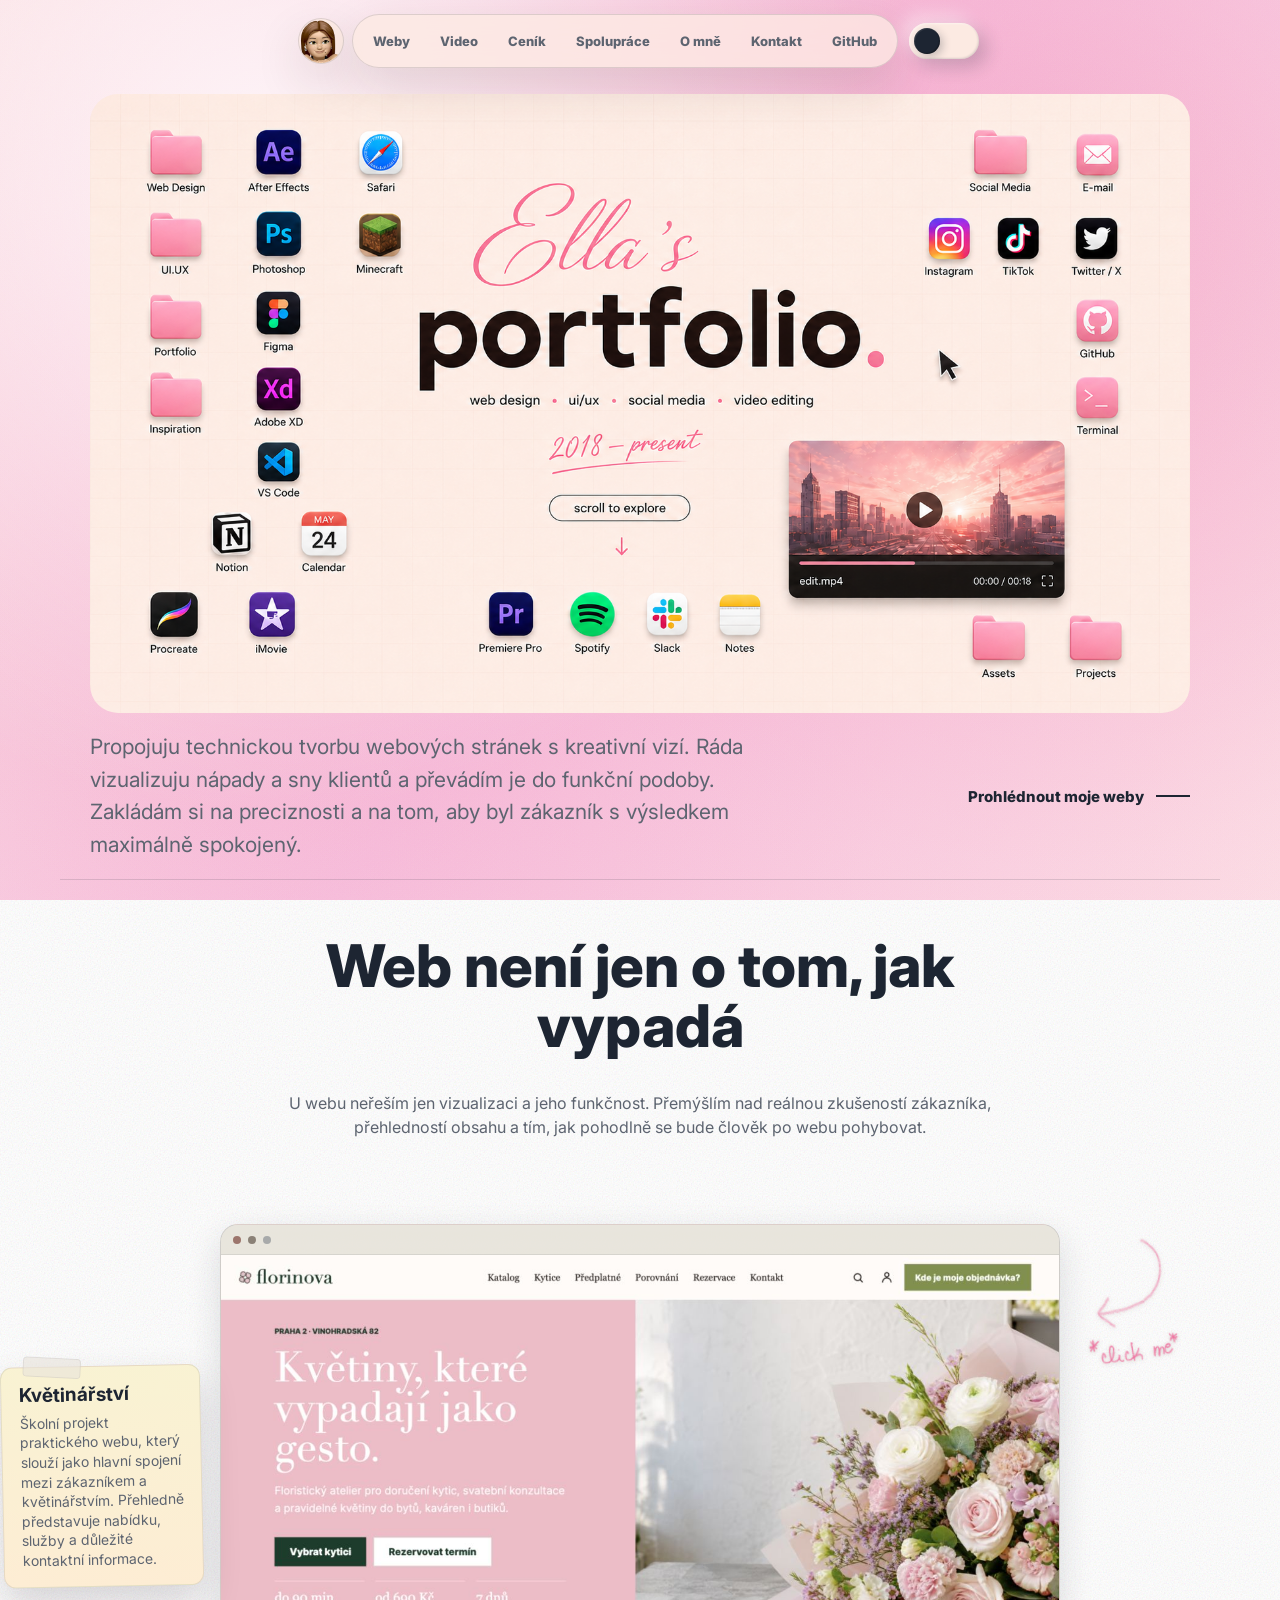
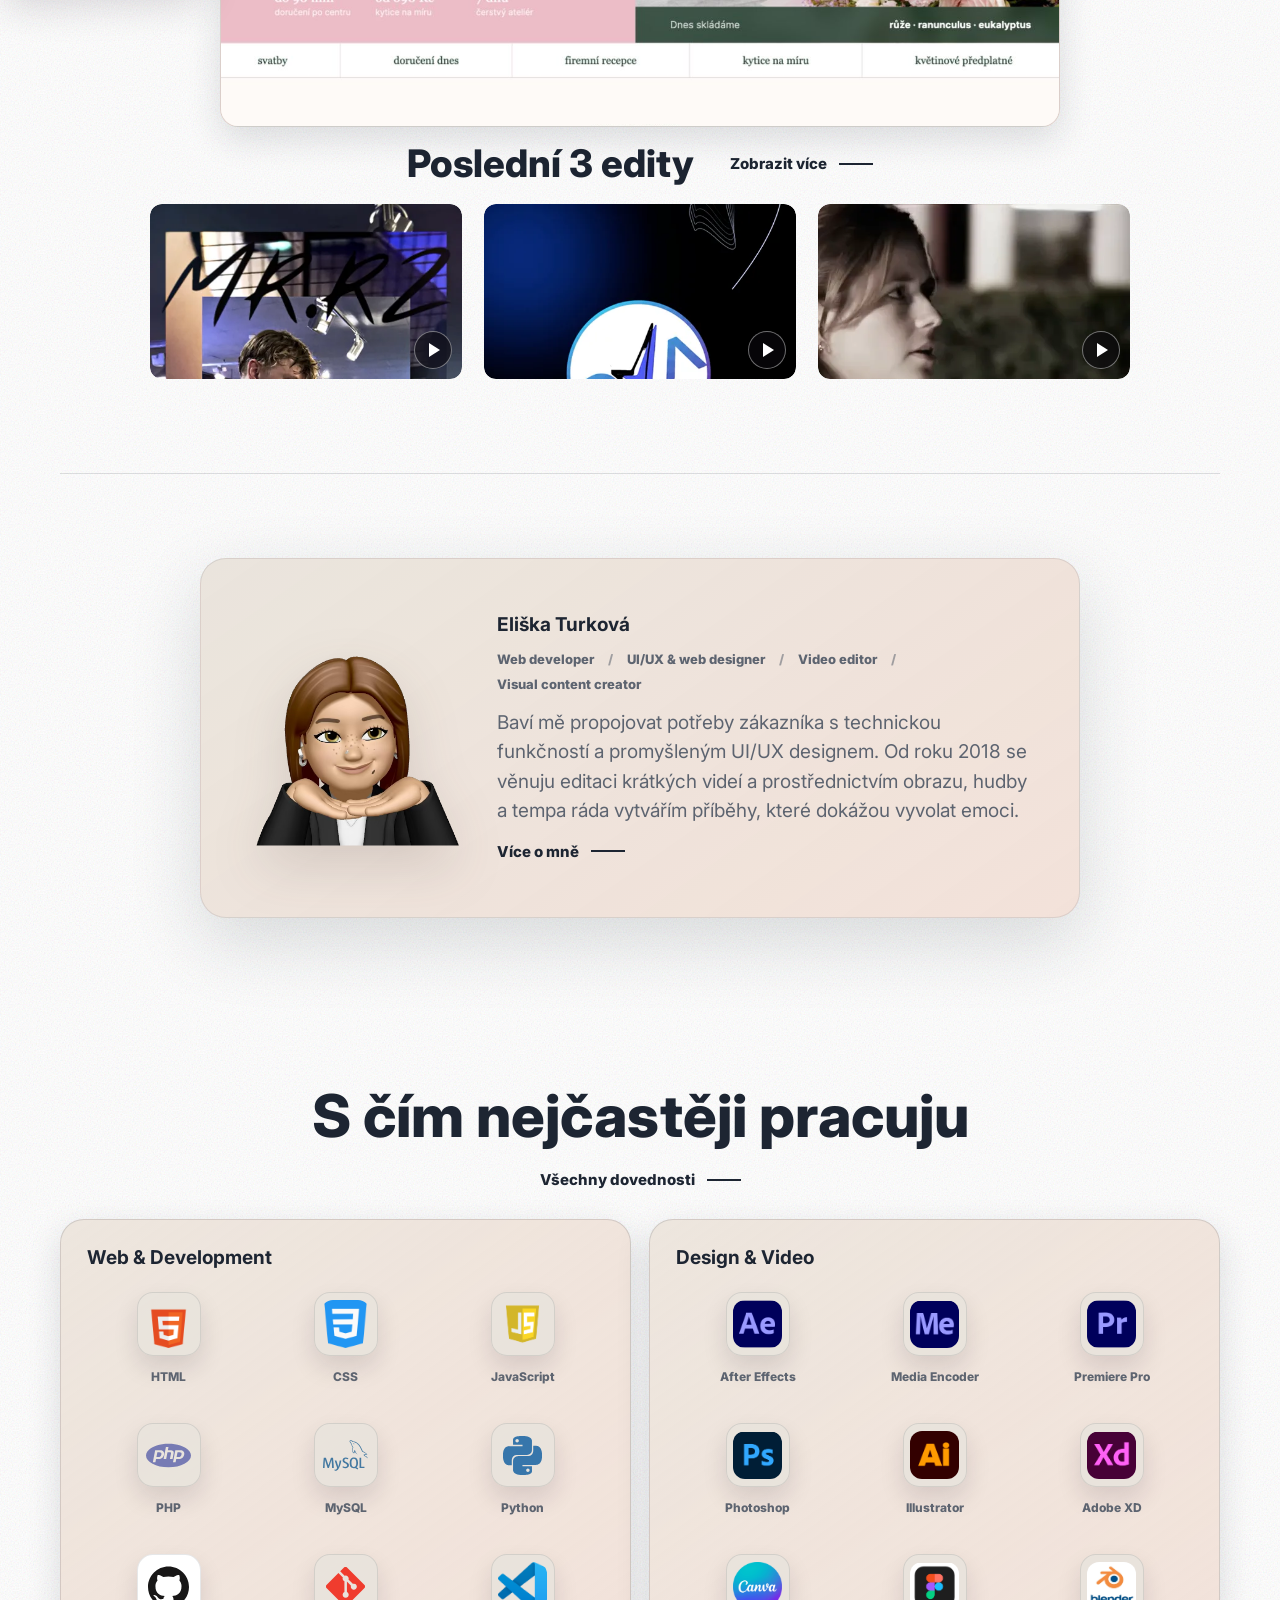
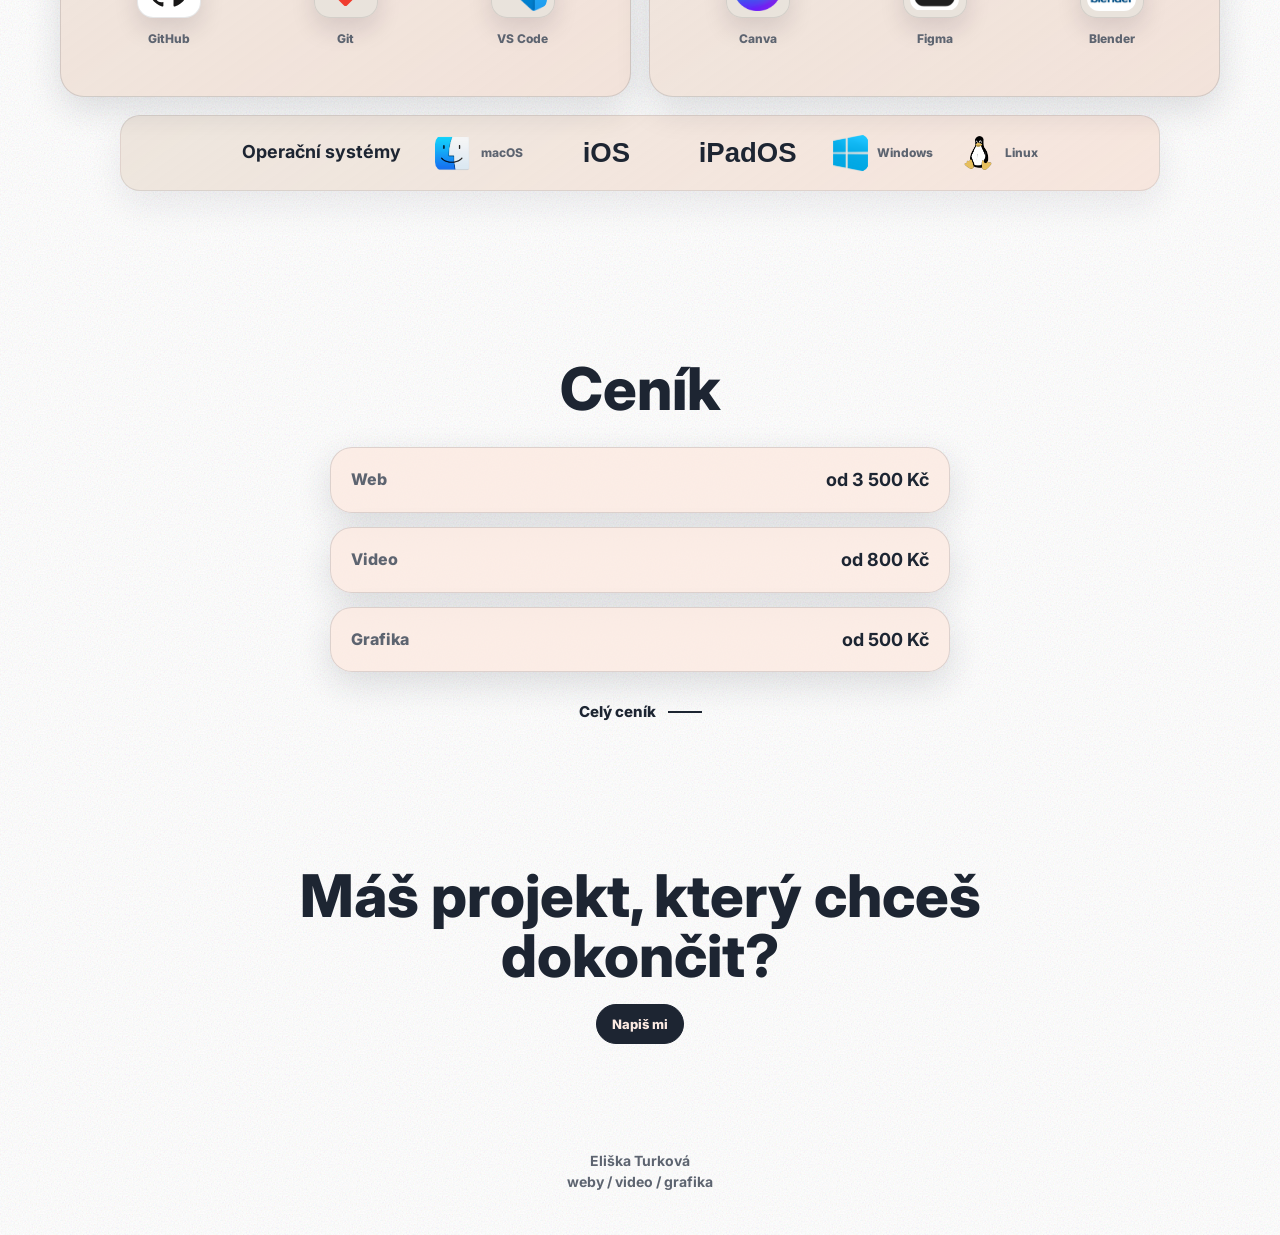
==== index.html @ 4e41598b "Apply final homepage copy" ====
<!doctype html>
<html lang="cs" data-theme="light">
  <head>
    <meta charset="utf-8">
    <meta name="viewport" content="width=device-width, initial-scale=1">
    <meta name="description" content="Portfolio Elišky Turkové: webový vývoj, UI/UX design, video editace a vizuální obsah.">
    <title>Portfolio | Eliška Turková</title>
    <link rel="preconnect" href="https://fonts.googleapis.com">
    <link rel="preconnect" href="https://fonts.gstatic.com" crossorigin>
    <link href="https://fonts.googleapis.com/css2?family=Caveat:wght@600;700&family=Inter:wght@400;500;600;700;800&family=Playfair+Display:ital,wght@1,700&display=swap" rel="stylesheet">
    <link rel="stylesheet" href="assets/styles.css?v=20260708-copy-v2">
    <script src="assets/app.js?v=20260708-copy-v2" defer></script>
  </head>
  <body>
    <header class="site-header">
      <div class="header-shell">
        <a class="brand" href="index.html" aria-label="Domů">
          <img class="brand-memoji" src="assets/memoji-about.png" alt="Eliška Turková">
        </a>
        <div class="nav-shell">
          <button class="nav-toggle" type="button" aria-expanded="false" aria-controls="site-nav">
            <span></span>
            <span></span>
          </button>
          <nav class="site-nav" id="site-nav" aria-label="Hlavní navigace">
            <a href="weby.html">Weby</a>
            <a href="work.html">Video</a>
            <a href="pricing.html">Ceník</a>
            <a href="spoluprace.html">Spolupráce</a>
            <a href="about.html">O mně</a>
            <a href="contact.html">Kontakt</a>
            <a href="https://github.com/ellaaep" target="_blank" rel="noreferrer">GitHub</a>
          </nav>
        </div>
        <div class="header-actions">
          <button class="theme-toggle" type="button" aria-label="Přepnout barevný režim">
            <span class="theme-thumb" aria-hidden="true"></span>
          </button>
        </div>
      </div>
    </header>

    <main>
      <section class="cover home-cover">
        <div class="hero-preview" aria-label="Portfolio hero náhled">
          <img class="hero-image hero-image-light" src="assets/hero-light-current.png" width="1672" height="941" alt="Světlá verze úvodního portfolia">
          <img class="hero-image hero-image-dark" src="assets/hero-dark-current.png" width="1672" height="941" alt="Tmavá verze úvodního portfolia">
        </div>
        <div class="cover-footer">
          <p>Propojuju technickou tvorbu webových stránek s kreativní vizí. Ráda vizualizuju nápady a sny klientů a převádím je do funkční podoby. Zakládám si na preciznosti a na tom, aby byl zákazník s výsledkem maximálně spokojený.</p>
          <a class="text-link" href="weby.html">Prohlédnout moje weby</a>
        </div>
      </section>

      <section class="section intro-grid home-intro">
        <div>
          <h2>Web není jen o tom, jak vypadá</h2>
        </div>
        <p class="section-note">U webu neřeším jen vizualizaci a jeho funkčnost. Přemýšlím nad reálnou zkušeností zákazníka, přehledností obsahu a tím, jak pohodlně se bude člověk po webu pohybovat.</p>
      </section>

      <section class="showcase-grid" aria-label="Vybraná práce">
        <article class="featured-web">
          <a class="featured-web-screen" href="weby.html" aria-label="Prohlédnout moje weby">
            <span class="browser-bar" aria-hidden="true"><span></span><span></span><span></span></span>
            <span class="featured-web-viewport">
              <img src="assets/preview-web-kvetinarstvi.jpg" alt="Celý náhled webového projektu Květinářství">
            </span>
          </a>
          <div class="featured-web-note">
            <h3>Květinářství</h3>
            <p>Školní projekt praktického webu, který slouží jako hlavní spojení mezi zákazníkem a květinářstvím. Přehledně představuje nabídku, služby a důležité kontaktní informace.</p>
          </div>
          <a class="featured-web-button click-arrow-link" href="weby.html" aria-label="Zobrazit další weby">
            <span class="click-arrow-asset theme-asset" aria-hidden="true">
              <img class="theme-asset-light" src="assets/handdrawn/light/sipka-02-svetly-rezim.png" alt="">
              <img class="theme-asset-dark" src="assets/handdrawn/dark/sipka-01-tmavy-rezim.png" alt="">
            </span>
            <span class="click-text-asset theme-asset" aria-hidden="true">
              <img class="theme-asset-light" src="assets/handdrawn/light/text-click-me-svetly-rezim.png" alt="">
              <img class="theme-asset-dark" src="assets/handdrawn/dark/text-click-me-tmavy-rezim.png" alt="">
            </span>
          </a>
        </article>

        <div class="home-video-strip">
          <div class="home-video-heading">
            <h2>Poslední 3 edity</h2>
            <a class="text-link" href="work.html#video">Zobrazit více</a>
          </div>
          <div class="home-video-grid">
            <a class="video-showcase-card" href="work.html#video" aria-label="Otevřít vybrané video">
              <span class="video-showcase-poster">
                <img src="assets/media/posters/akcni-reel.webp" alt="Náhled vybraného videa" loading="lazy">
                <span class="motion-play-icon" aria-hidden="true"></span>
              </span>
            </a>
            <a class="video-showcase-card" href="work.html#video" aria-label="Otevřít vybrané video">
              <span class="video-showcase-poster">
                <img src="assets/media/posters/outro-2026.webp" alt="Náhled vybraného videa" loading="lazy">
                <span class="motion-play-icon" aria-hidden="true"></span>
              </span>
            </a>
            <a class="video-showcase-card" href="work.html#video" aria-label="Otevřít vybrané video">
              <span class="video-showcase-poster">
                <img src="assets/media/posters/edit-2026-02.webp" alt="Náhled vybraného videa" loading="lazy">
                <span class="motion-play-icon" aria-hidden="true"></span>
              </span>
            </a>
          </div>
        </div>
      </section>

      <section class="section about-slice">
        <div class="ios-profile-card home-profile-card">
          <div class="memoji-photo-card">
            <img src="assets/memoji-about.png" alt="Memoji portrét Elišky">
          </div>
          <div class="home-profile-content">
            <h3>Eliška Turková</h3>
            <ul class="profile-lines" aria-label="Zaměření">
              <li>Web developer</li>
              <li>UI/UX &amp; web designer</li>
              <li>Video editor</li>
              <li>Visual content creator</li>
            </ul>
            <p>Baví mě propojovat potřeby zákazníka s technickou funkčností a promyšleným UI/UX designem. Od roku 2018 se věnuju editaci krátkých videí a prostřednictvím obrazu, hudby a tempa ráda vytvářím příběhy, které dokážou vyvolat emoci.</p>
            <a class="text-link" href="about.html">Více o mně</a>
          </div>
        </div>
      </section>

      <section class="section skills-preview-section">
        <div class="section-heading centered-heading">
          <div>
            <h2>S čím nejčastěji pracuju</h2>
          </div>
          <a class="text-link" href="about.html#skills">Všechny dovednosti</a>
        </div>
        <div class="ios-folders-preview">
          <article class="ios-skill-folder">
            <h3>Web &amp; Development</h3>
            <div class="apps-grid compact">
              <div class="app"><span class="app-icon"><img src="assets/logos/skills/html-clean.png" alt="" aria-hidden="true" class="logo-real"></span><p>HTML</p></div>
              <div class="app"><span class="app-icon"><img src="assets/logos/skills/css-3.png" alt="" aria-hidden="true" class="logo-real"></span><p>CSS</p></div>
              <div class="app"><span class="app-icon"><img src="assets/logos/skills/javascript-clean.webp" alt="" aria-hidden="true" class="logo-real"></span><p>JavaScript</p></div>
              <div class="app"><span class="app-icon"><img src="assets/logos/skills/php.svg" alt="" aria-hidden="true" class="logo-wide"></span><p>PHP</p></div>
              <div class="app"><span class="app-icon"><img src="assets/logos/skills/mysql.svg" alt="" aria-hidden="true" class="logo-wide"></span><p>MySQL</p></div>
              <div class="app"><span class="app-icon"><img src="assets/logos/skills/python.svg" alt="" aria-hidden="true"></span><p>Python</p></div>
              <div class="app"><span class="app-icon logo-github-box"><img src="assets/logos/skills/github.svg" alt="" aria-hidden="true" class="logo-github"></span><p>GitHub</p></div>
              <div class="app"><span class="app-icon"><img src="assets/logos/skills/git.svg" alt="" aria-hidden="true"></span><p>Git</p></div>
              <div class="app"><span class="app-icon"><img src="assets/logos/skills/vscode.webp" alt="" aria-hidden="true" class="logo-real"></span><p>VS Code</p></div>
            </div>
          </article>
          <article class="ios-skill-folder">
            <h3>Design &amp; Video</h3>
            <div class="apps-grid compact">
              <div class="app"><span class="app-icon"><img src="assets/logos/skills/after-effects.webp" alt="" aria-hidden="true" class="logo-real"></span><p>After Effects</p></div>
              <div class="app"><span class="app-icon"><img src="assets/logos/skills/media-encoder.webp" alt="" aria-hidden="true" class="logo-real"></span><p>Media Encoder</p></div>
              <div class="app"><span class="app-icon"><img src="assets/logos/skills/premiere-pro.webp" alt="" aria-hidden="true" class="logo-real"></span><p>Premiere Pro</p></div>
              <div class="app"><span class="app-icon"><img src="assets/logos/skills/photoshop.webp" alt="" aria-hidden="true" class="logo-real"></span><p>Photoshop</p></div>
              <div class="app"><span class="app-icon"><img src="assets/logos/skills/illustrator.webp" alt="" aria-hidden="true" class="logo-real"></span><p>Illustrator</p></div>
              <div class="app"><span class="app-icon"><img src="assets/logos/skills/adobe-xd.webp" alt="" aria-hidden="true" class="logo-real"></span><p>Adobe XD</p></div>
              <div class="app"><span class="app-icon"><img src="assets/logos/skills/canva.png" alt="" aria-hidden="true" class="logo-real"></span><p>Canva</p></div>
              <div class="app"><span class="app-icon"><img src="assets/logos/skills/figma.png" alt="" aria-hidden="true" class="logo-real"></span><p>Figma</p></div>
              <div class="app"><span class="app-icon"><img src="assets/logos/skills/blender.jpeg" alt="" aria-hidden="true" class="logo-real"></span><p>Blender</p></div>
            </div>
          </article>
        </div>
        <div class="os-strip" aria-label="Operační systémy">
          <h3>Operační systémy</h3>
          <div class="os-list">
            <div class="os-item"><img src="assets/logos/os/macos-icon.png" alt="" aria-hidden="true"><span>macOS</span></div>
            <div class="os-item os-wordmark os-ios" aria-label="iOS"><span class="os-logo-text">iOS</span></div>
            <div class="os-item os-wordmark os-ipados" aria-label="iPadOS"><span class="os-logo-text">iPadOS</span></div>
            <div class="os-item"><img src="assets/logos/os/windows.png" alt="" aria-hidden="true"><span>Windows</span></div>
            <div class="os-item"><img src="assets/logos/os/linux.png" alt="" aria-hidden="true"><span>Linux</span></div>
          </div>
        </div>
      </section>

      <section class="section pricing-preview">
        <div class="pricing-preview-heading">
          <h2>Ceník</h2>
        </div>
        <div class="pricing-mini-grid">
          <a class="price-mini" href="pricing.html">
            <span>Web</span>
            <strong>od 3 500 Kč</strong>
          </a>
          <a class="price-mini" href="pricing.html">
            <span>Video</span>
            <strong>od 800 Kč</strong>
          </a>
          <a class="price-mini" href="pricing.html">
            <span>Grafika</span>
            <strong>od 500 Kč</strong>
          </a>
        </div>
        <a class="text-link" href="pricing.html">Celý ceník</a>
      </section>

      <section class="contact-band">
        <h2>Máš projekt, který chceš dokončit?</h2>
        <a class="button button-small" href="contact.html">Napiš mi</a>
      </section>
    </main>

    <footer class="site-footer">
      <span>Eliška Turková</span>
      <span>weby / video / grafika</span>
    </footer>
  </body>
</html>
---- assets/styles.css ----
:root {
  color-scheme: light;
    --toggle-light: #fceae2;
  --toggle-dark: #1d2532;
  --noise-layer: url("data:image/svg+xml,%3Csvg viewBox='0 0 160 160' xmlns='http://www.w3.org/2000/svg'%3E%3Cfilter id='noise'%3E%3CfeTurbulence type='fractalNoise' baseFrequency='0.72' numOctaves='4' stitchTiles='stitch'/%3E%3C/filter%3E%3Crect width='100%25' height='100%25' filter='url(%23noise)' opacity='0.18'/%3E%3C/svg%3E");
  --bg: var(--toggle-light);
  --bg-soft: #f9d4ed;
  --scribble-pink: #ee719e;
  --surface: var(--toggle-light);
  --surface-strong: #e8e4dc;
  --text: var(--toggle-dark);
  --muted: #5d6470;
  --line: rgba(29, 37, 50, 0.14);
  --accent: #8b8177;
  --accent-strong: var(--toggle-dark);
  --rose: #9c756c;
  --folder: #c7c1b7;
  --folder-deep: #a9a197;
  --shadow: 0 24px 70px rgba(29, 37, 50, 0.15);
  --shadow-tight: 0 12px 34px rgba(29, 37, 50, 0.14);
  --radius: 8px;
  --window-radius: 18px;
  --panel-radius: 24px;
  --max: 1160px;
}

[data-theme="dark"] {
  color-scheme: dark;
  --bg: var(--toggle-dark);
  --bg-soft: #252f3d;
  --surface: var(--toggle-dark);
  --surface-strong: #273242;
  --text: var(--toggle-light);
  --muted: #bbb5ab;
  --line: rgba(222, 218, 211, 0.15);
  --accent: #b8b2aa;
  --accent-strong: var(--toggle-light);
  --rose: #dedad3;
  --folder: #343f50;
  --folder-deep: #4a5668;
  --shadow: 0 26px 90px rgba(0, 0, 0, 0.42);
  --shadow-tight: 0 14px 44px rgba(0, 0, 0, 0.36);
}

* {
  box-sizing: border-box;
}

html {
  scroll-behavior: smooth;
}

body {
  margin: 0;
  min-width: 320px;
  background:
    var(--noise-layer),
    radial-gradient(
      circle at 14% 12%,
      rgba(255, 255, 255, 0.82) 0%,
      rgba(255, 255, 255, 0) 32%
    ),
    radial-gradient(
      circle at 88% 18%,
      rgba(238, 113, 158, 0.38) 0%,
      rgba(238, 113, 158, 0.12) 27%,
      rgba(238, 113, 158, 0) 55%
    ),
    radial-gradient(
      circle at 18% 82%,
      rgba(238, 113, 158, 0.28) 0%,
      rgba(238, 113, 158, 0.08) 30%,
      rgba(238, 113, 158, 0) 58%
    ),
    linear-gradient(
      125deg,
      #fceae2 0%,
      #f9d4ed 32%,
      #fff3ee 63%,
      #fceae2 100%
    );
  background-size: 160px 160px, 150% 150%, 175% 175%, 165% 165%, 220% 220%;
  background-position: 0 0, 0% 0%, 100% 8%, 12% 100%, 0% 50%;
  background-blend-mode: soft-light, normal, normal, normal, normal;
  background-attachment: scroll, fixed, fixed, fixed, fixed;
  animation: portfolio-gradient-flow 18s ease-in-out infinite alternate;
  color: var(--text);
  font-family: Inter, system-ui, -apple-system, BlinkMacSystemFont, "Segoe UI", sans-serif;
  font-size: 16px;
  line-height: 1.55;
}

[data-theme="dark"] body {
  background:
    var(--noise-layer),
    radial-gradient(
      circle at 14% 12%,
      rgba(255, 236, 226, 0.10) 0%,
      rgba(255, 236, 226, 0) 34%
    ),
    radial-gradient(
      circle at 88% 18%,
      rgba(238, 113, 158, 0.30) 0%,
      rgba(238, 113, 158, 0.10) 28%,
      rgba(238, 113, 158, 0) 56%
    ),
    radial-gradient(
      circle at 18% 82%,
      rgba(238, 113, 158, 0.22) 0%,
      rgba(238, 113, 158, 0.07) 31%,
      rgba(238, 113, 158, 0) 59%
    ),
    linear-gradient(
      125deg,
      #1d2532 0%,
      #2a2130 34%,
      #202938 66%,
      #302232 100%
    );
  background-size: 160px 160px, 150% 150%, 175% 175%, 165% 165%, 220% 220%;
  background-position: 0 0, 0% 0%, 100% 8%, 12% 100%, 0% 50%;
  background-blend-mode: soft-light, normal, normal, normal, normal;
  background-attachment: scroll, fixed, fixed, fixed, fixed;
}

@keyframes portfolio-gradient-flow {
  0% {
    background-position: 0 0, 0% 0%, 100% 8%, 12% 100%, 0% 50%;
  }

  50% {
    background-position: 24px 14px, 24% 18%, 72% 34%, 42% 72%, 52% 50%;
  }

  100% {
    background-position: 0 0, 46% 30%, 54% 58%, 72% 40%, 100% 50%;
  }
}

@media (prefers-reduced-motion: reduce) {
  body {
    animation: none;
  }
}

a {
  color: inherit;
  text-decoration: none;
}

img {
  display: block;
  max-width: 100%;
}

.theme-asset {
  display: block;
  pointer-events: none;
  user-select: none;
}

.theme-asset img {
  display: block;
  width: 100%;
  height: auto;
  pointer-events: none;
  user-select: none;
}

.theme-asset img.theme-asset-dark {
  display: none;
}

[data-theme="dark"] .theme-asset img.theme-asset-light {
  display: none;
}

[data-theme="dark"] .theme-asset img.theme-asset-dark {
  display: block;
}

[data-theme="dark"] .click-arrow-link .theme-asset img.theme-asset-dark {
  filter:
    brightness(0)
    saturate(100%)
    invert(92%)
    sepia(9%)
    saturate(205%)
    hue-rotate(353deg)
    brightness(98%)
    contrast(88%)
    drop-shadow(0 2px 4px rgba(0, 0, 0, 0.28));
}

button,
input,
textarea {
  font: inherit;
}

.site-header {
  position: sticky;
  top: 14px;
  z-index: 40;
  width: min(var(--max), calc(100% - 32px));
  margin: 0 auto 16px;
  padding: 0;
  pointer-events: none;
}

.header-shell {
  display: flex;
  align-items: center;
  justify-content: center;
  gap: 8px;
  width: 100%;
  min-height: 54px;
  pointer-events: none;
}

.header-shell > * {
  pointer-events: auto;
}

.brand,
.nav-shell,
.header-actions {
  border: 1px solid var(--line);
  background: color-mix(in srgb, var(--surface) 78%, transparent);
  box-shadow: 0 18px 48px rgba(61, 43, 36, 0.14);
  backdrop-filter: blur(22px) saturate(1.35);
}

[data-theme="dark"] .brand,
[data-theme="dark"] .nav-shell,
[data-theme="dark"] .header-actions {
  background: color-mix(in srgb, var(--surface) 72%, transparent);
}

.nav-shell {
  position: relative;
  display: flex;
  gap: 8px;
  align-items: center;
  justify-content: center;
  width: max-content;
  max-width: 100%;
  margin: 0;
  padding: 8px;
  border-radius: 999px;
}

.brand {
  display: inline-flex;
  align-items: center;
  justify-content: center;
  width: 46px;
  height: 46px;
  min-height: 46px;
  overflow: hidden;
  flex: 0 0 auto;
  padding: 0;
  border-radius: 50%;
  font-weight: 800;
  white-space: nowrap;
}

.brand-memoji {
  width: 100%;
  height: 100%;
  border-radius: 0;
  object-fit: cover;
  object-position: center 35%;
  transform: scale(1.62) translateY(8%);
  transform-origin: center;
}

.site-nav {
  display: flex;
  justify-content: center;
  gap: 6px;
  padding: 0;
  border: 0;
  border-radius: 999px;
  background: transparent;
  color: var(--muted);
  font-size: 13px;
  font-weight: 800;
}

.site-nav a {
  position: relative;
  padding: 8px 12px;
  border-radius: 999px;
}

.site-nav a::after {
  content: none;
}

.site-nav a:hover,
.site-nav a[aria-current="page"] {
  color: var(--text);
  background: color-mix(in srgb, var(--surface-strong) 72%, transparent);
}

.theme-toggle,
.nav-toggle {
  border: 0;
  background: transparent;
  color: var(--text);
  cursor: pointer;
  box-shadow: none;
}

.header-actions {
  display: grid;
  width: 76px;
  height: 46px;
  place-items: center;
  flex: 0 0 auto;
  padding: 0;
  border: 0;
  border-radius: 999px;
  background: transparent;
  box-shadow: none;
  backdrop-filter: none;
}

.theme-toggle {
  position: relative;
  display: grid;
  width: 70px;
  height: 36px;
  place-items: center;
  padding: 0;
  overflow: hidden;
  border-radius: 999px;
  background: var(--toggle-light);
  box-shadow:
    8px 8px 18px color-mix(in srgb, var(--toggle-dark) 20%, transparent),
    -8px -8px 18px rgba(255, 255, 255, 0.4),
    inset 1px 1px 2px rgba(255, 255, 255, 0.48),
    inset -1px -1px 2px color-mix(in srgb, var(--toggle-dark) 14%, transparent);
}

[data-theme="dark"] .theme-toggle {
  background: var(--toggle-dark);
  box-shadow:
    8px 8px 18px rgba(0, 0, 0, 0.3),
    -8px -8px 18px rgba(222, 218, 211, 0.04),
    inset 1px 1px 2px rgba(222, 218, 211, 0.08),
    inset -1px -1px 2px rgba(0, 0, 0, 0.42);
}

.theme-thumb {
  position: absolute;
  top: 5px;
  left: 5px;
  z-index: 1;
  display: block;
  width: 26px;
  height: 26px;
  border-radius: 50%;
  background: var(--toggle-dark);
  box-shadow:
    3px 3px 8px rgba(29, 37, 50, 0.24),
    -2px -2px 6px rgba(255, 255, 255, 0.25),
    inset 1px 1px 1px rgba(222, 218, 211, 0.12),
    inset -1px -1px 1px rgba(0, 0, 0, 0.3);
  transition: background 180ms ease, box-shadow 180ms ease, transform 180ms ease;
}

.theme-thumb::after {
  content: none;
}

[data-theme="dark"] .theme-thumb {
  transform: translateX(34px);
  background: var(--toggle-light);
  box-shadow:
    3px 3px 8px rgba(0, 0, 0, 0.32),
    -2px -2px 6px rgba(222, 218, 211, 0.08),
    inset 1px 1px 1px rgba(255, 255, 255, 0.28),
    inset -1px -1px 1px rgba(29, 37, 50, 0.18);
}

[data-theme="dark"] .theme-thumb::after {
  content: none;
}

.nav-toggle {
  position: relative;
  display: none;
  width: 48px;
  height: 42px;
  place-items: center;
  overflow: hidden;
  border-radius: 999px;
  background:
    linear-gradient(135deg, rgba(255, 255, 255, 0.72), rgba(255, 255, 255, 0.34)),
    color-mix(in srgb, var(--surface) 78%, transparent);
}

[data-theme="dark"] .nav-toggle {
  background:
    linear-gradient(135deg, rgba(155, 124, 255, 0.18), rgba(255, 255, 255, 0.06)),
    color-mix(in srgb, var(--surface-strong) 82%, transparent);
}

.nav-toggle::before,
.nav-toggle span {
  position: absolute;
  left: 14px;
  display: block;
  width: 18px;
  height: 2px;
  border-radius: 999px;
  background: var(--text);
  transition: transform 180ms ease, opacity 180ms ease, top 180ms ease;
}

.nav-toggle::before {
  top: 20px;
  content: "";
}

.nav-toggle span:first-child {
  top: 15px;
}

.nav-toggle span:last-child {
  top: 25px;
}

.nav-toggle[aria-expanded="true"]::before {
  opacity: 0;
}

.nav-toggle[aria-expanded="true"] span:first-child {
  top: 20px;
  transform: rotate(42deg);
}

.nav-toggle[aria-expanded="true"] span:last-child {
  top: 20px;
  transform: rotate(-42deg);
}

main {
  width: min(var(--max), calc(100% - 32px));
  margin: 0 auto;
}

.cover {
  min-height: calc(100svh - 82px);
  padding: 26px 0 86px;
}

.home-cover {
  min-height: auto;
  padding: 10px 0 18px;
}

.hero-preview {
  position: relative;
  width: min(96%, 1100px);
  margin: 14px auto 0;
  overflow: hidden;
  border: 0;
  border-radius: 28px;
  background: transparent;
  box-shadow: none;
}

.hero-image {
  width: 100%;
  height: auto;
  aspect-ratio: 1672 / 941;
  object-fit: cover;
  image-rendering: auto;
}

.hero-image-dark {
  display: none;
}

[data-theme="dark"] .hero-image-light {
  display: none;
}

[data-theme="dark"] .hero-image-dark {
  display: block;
}

.cover-kicker {
  display: flex;
  justify-content: space-between;
  gap: 18px;
  margin-bottom: 24px;
  color: var(--text);
  font-size: 14px;
  font-weight: 800;
}

.desktop-board {
  position: relative;
  min-height: 600px;
  overflow: hidden;
  border: 1px solid var(--line);
  border-radius: var(--radius);
  background: color-mix(in srgb, var(--surface) 86%, transparent);
  box-shadow: var(--shadow);
  isolation: isolate;
}

.home-desktop {
  min-height: 640px;
  overflow: visible;
  border: 0;
  background: transparent;
  box-shadow: none;
}

.desktop-board::before {
  position: absolute;
  inset: 0;
  z-index: -1;
  background:
    linear-gradient(135deg, transparent 0 58%, color-mix(in srgb, var(--accent) 16%, transparent) 58% 100%),
    linear-gradient(180deg, color-mix(in srgb, var(--surface-strong) 62%, transparent), transparent);
  content: "";
}

.home-desktop::before {
  inset: 32px 0 16px;
  border: 1px solid color-mix(in srgb, var(--line) 54%, transparent);
  border-radius: 30px;
  background:
    linear-gradient(135deg, transparent 0 58%, color-mix(in srgb, var(--accent) 13%, transparent) 58% 100%),
    color-mix(in srgb, var(--surface) 42%, transparent);
  box-shadow: var(--shadow);
  backdrop-filter: blur(4px);
}

[data-theme="dark"] .desktop-board::before {
  background:
    linear-gradient(135deg, transparent 0 56%, rgba(111, 141, 255, 0.12) 56% 100%),
    linear-gradient(180deg, rgba(155, 124, 255, 0.12), transparent);
}

[data-theme="dark"] .home-desktop::before {
  background:
    linear-gradient(135deg, transparent 0 58%, rgba(111, 141, 255, 0.12) 58% 100%),
    color-mix(in srgb, var(--surface) 48%, transparent);
}

.cover-title {
  position: absolute;
  top: 50%;
  left: 50%;
  z-index: 3;
  width: min(760px, 88%);
  text-align: center;
  transform: translate(-50%, -50%);
  pointer-events: none;
}

.cover-title p {
  position: absolute;
  top: -42px;
  left: 8%;
  margin: 0;
  color: var(--accent-strong);
  font-family: "Playfair Display", Georgia, serif;
  font-size: clamp(46px, 8vw, 104px);
  font-style: italic;
  font-weight: 700;
  line-height: 1;
}

.cover-title h1 {
  margin: 0;
  color: var(--text);
  font-size: clamp(61px, 11.2vw, 142px);
  font-weight: 800;
  letter-spacing: 0;
  line-height: 0.9;
}

[data-theme="dark"] .cover-title h1 {
  -webkit-text-stroke: 1px rgba(11, 6, 20, 0.5);
  text-shadow: 0 14px 28px rgba(11, 6, 20, 0.72);
}

.cover-title span {
  display: block;
  margin-top: 22px;
  font-size: clamp(24px, 5vw, 44px);
  font-weight: 700;
}

.desktop-folder,
.desktop-file,
.desktop-window,
.desktop-app {
  position: absolute;
  z-index: 2;
}

.desktop-folder {
  display: grid;
  gap: 10px;
  justify-items: center;
  color: var(--text);
  font-size: 13px;
  font-weight: 700;
}

.folder-shape {
  position: relative;
  display: block;
  width: 112px;
  height: 78px;
  border: 1px solid color-mix(in srgb, var(--folder-deep) 48%, var(--line));
  border-radius: 7px;
  background: linear-gradient(180deg, var(--folder), var(--folder-deep));
  box-shadow: var(--shadow-tight);
}

.folder-shape::before {
  position: absolute;
  top: -13px;
  left: 10px;
  width: 48px;
  height: 18px;
  border: 1px solid color-mix(in srgb, var(--folder-deep) 48%, var(--line));
  border-bottom: 0;
  border-radius: 6px 6px 0 0;
  background: var(--folder);
  content: "";
}

.folder-web {
  top: 120px;
  left: 94px;
}

.folder-media {
  right: 84px;
  bottom: 92px;
}

.desktop-file,
.desktop-window {
  overflow: hidden;
  border: 1px solid var(--line);
  border-radius: var(--radius);
  background: var(--surface-strong);
  box-shadow: var(--shadow-tight);
}

.desktop-file {
  width: 132px;
  padding: 8px;
  color: var(--muted);
  font-size: 12px;
  font-weight: 700;
}

.desktop-file img {
  width: 100%;
  aspect-ratio: 1;
  object-fit: cover;
  border-radius: 6px;
  margin-bottom: 8px;
}

.file-video {
  top: 86px;
  right: 184px;
}

.desktop-window {
  right: 184px;
  bottom: 150px;
  width: 260px;
  padding: 10px;
  font-size: 12px;
  font-weight: 700;
}

.desktop-window img {
  width: 100%;
  aspect-ratio: 1.45;
  object-fit: cover;
  border-radius: 6px;
  margin-bottom: 8px;
}

.desktop-app {
  top: 178px;
  right: 90px;
  display: grid;
  width: 68px;
  height: 68px;
  place-items: center;
  padding: 10px;
  border: 1px solid color-mix(in srgb, var(--line) 76%, transparent);
  border-radius: 18px;
  background: color-mix(in srgb, var(--surface-strong) 86%, transparent);
  color: var(--text);
  box-shadow: var(--shadow-tight);
  font-weight: 800;
}

.desktop-app svg {
  display: block;
  width: 100%;
  height: 100%;
}

.home-desktop .bg-app {
  z-index: 1;
  width: 60px;
  height: 60px;
  padding: 9px;
  opacity: 0.78;
}

.bg-html { top: 94px; left: 22%; }
.bg-css { top: 120px; left: 60%; }
.bg-js { right: 19%; top: 254px; }
.bg-php { left: 22%; bottom: 180px; }
.bg-ae { left: 33%; bottom: 96px; }
.bg-ps { right: 33%; bottom: 86px; }
.bg-canva { right: 9%; bottom: 185px; }
.bg-pr { left: 7%; top: 300px; }

.home-desktop .bg-folder {
  z-index: 1;
  opacity: 0.72;
}

.bg-folder-one {
  left: 48%;
  top: 84px;
}

.bg-folder-two {
  right: 26%;
  bottom: 120px;
}

.home-desktop .folder-web,
.home-desktop .file-video,
.home-desktop .folder-media,
.home-desktop .desktop-window,
.home-desktop .app-figma {
  z-index: 2;
}

.cursor-arrow {
  position: absolute;
  right: 320px;
  bottom: 198px;
  z-index: 3;
  width: 0;
  height: 0;
  border-top: 34px solid var(--text);
  border-right: 20px solid transparent;
  border-left: 12px solid transparent;
  transform: rotate(-38deg);
}

.cursor-arrow::after {
  position: absolute;
  top: -30px;
  left: -7px;
  width: 0;
  height: 0;
  border-top: 22px solid var(--surface);
  border-right: 13px solid transparent;
  border-left: 8px solid transparent;
  content: "";
}

.cover-footer {
  display: grid;
  grid-template-columns: minmax(0, 1fr) auto;
  gap: 24px;
  align-items: center;
  width: min(96%, 1100px);
  margin: 18px auto 0;
}

.cover-footer p {
  max-width: 700px;
  margin: 0;
  color: var(--muted);
  font-size: clamp(18px, 2vw, 21px);
}

.section {
  padding: 84px 0;
}

.home-cover + .intro-grid {
  padding-top: 56px;
}

.intro-grid,
.about-slice,
.contact-layout {
  display: grid;
  grid-template-columns: minmax(0, 0.8fr) minmax(320px, 0.9fr);
  gap: clamp(28px, 5vw, 72px);
  border-top: 1px solid var(--line);
}

.home-intro {
  grid-template-columns: minmax(0, 820px);
  justify-content: center;
  justify-items: center;
  gap: 16px;
  text-align: center;
}

.home-intro h2 {
  max-width: 820px;
  margin-inline: auto;
}

.home-intro .section-note {
  max-width: 720px;
  margin: 0 auto;
}

h1,
h2,
h3,
p {
  margin-top: 0;
}

h1,
h2 {
  line-height: 1.02;
  letter-spacing: 0;
}

h1 {
  max-width: min(72vw, 920px);
  margin-bottom: 22px;
  font-size: clamp(37px, 5.6vw, 67px);
  font-weight: 800;
}

h2 {
  margin-bottom: 18px;
  font-size: clamp(34px, 4.6vw, 64px);
  font-weight: 800;
}

h3 {
  margin-bottom: 8px;
  font-size: 19px;
  line-height: 1.25;
}

.lead,
.section-note,
.project-card p,
.media-card p,
.bio-window p,
.contact-links p,
.about-slice p {
  color: var(--muted);
}

.lead {
  max-width: 680px;
  margin-bottom: 0;
  font-size: clamp(18px, 2.2vw, 22px);
}

.text-link {
  display: inline-flex;
  align-items: center;
  color: var(--text);
  font-size: 15px;
  font-weight: 800;
}

.text-link::after {
  width: 34px;
  height: 2px;
  margin-left: 12px;
  background: currentColor;
  content: "";
  transition: transform 180ms ease;
}

.text-link:hover::after {
  transform: translateX(5px);
}

.button {
  display: inline-flex;
  min-height: 50px;
  align-items: center;
  justify-content: center;
  gap: 10px;
  padding: 0 22px;
  border: 1px solid var(--text);
  border-radius: 999px;
  background: var(--text);
  color: var(--bg);
  font-weight: 800;
  cursor: pointer;
}

.button:hover {
  background: transparent;
  color: var(--text);
}

.button-small {
  min-height: 40px;
  padding: 0 15px;
  font-size: 13px;
}

.button-secondary {
  border-color: var(--line);
  background: color-mix(in srgb, var(--surface-strong) 76%, transparent);
  color: var(--text);
}

.button-secondary:hover {
  border-color: var(--text);
  background: var(--text);
  color: var(--bg);
}

.button-symbol {
  position: relative;
  display: inline-block;
  width: 16px;
  height: 16px;
  flex: 0 0 auto;
}

.play-symbol::before {
  position: absolute;
  top: 3px;
  left: 5px;
  border-top: 5px solid transparent;
  border-bottom: 5px solid transparent;
  border-left: 8px solid currentColor;
  content: "";
}

.external-symbol::before {
  position: absolute;
  top: 3px;
  right: 2px;
  width: 8px;
  height: 8px;
  border-top: 2px solid currentColor;
  border-right: 2px solid currentColor;
  content: "";
}

.external-symbol::after {
  position: absolute;
  right: 4px;
  bottom: 3px;
  width: 11px;
  height: 2px;
  border-radius: 999px;
  background: currentColor;
  content: "";
  transform: rotate(-45deg);
  transform-origin: right center;
}

.next-symbol::before {
  position: absolute;
  top: 7px;
  left: 2px;
  width: 12px;
  height: 2px;
  border-radius: 999px;
  background: currentColor;
  content: "";
}

.next-symbol::after {
  position: absolute;
  top: 4px;
  right: 2px;
  width: 7px;
  height: 7px;
  border-top: 2px solid currentColor;
  border-right: 2px solid currentColor;
  content: "";
  transform: rotate(45deg);
}

.mail-symbol::before {
  position: absolute;
  inset: 3px 1px;
  border: 2px solid currentColor;
  border-radius: 3px;
  content: "";
}

.mail-symbol::after {
  position: absolute;
  top: 5px;
  left: 3px;
  width: 10px;
  height: 10px;
  border-right: 2px solid currentColor;
  border-bottom: 2px solid currentColor;
  content: "";
  transform: rotate(45deg);
}

.showcase-grid {
  display: grid;
  grid-template-columns: repeat(3, minmax(0, 1fr));
  gap: 18px;
  padding-bottom: 94px;
}

.featured-web {
  position: relative;
  display: grid;
  grid-template-columns: 1fr;
  justify-items: center;
  grid-column: 1 / -1;
  align-items: start;
  overflow: visible;
  --web-window: min(70vw, 840px);
  --web-half: min(35vw, 420px);
  --side-note: 200px;
  --side-gap: 18px;
}

.featured-web-screen {
  position: relative;
  display: block;
  grid-column: 1;
  grid-row: 1;
  width: var(--web-window);
  max-width: 100%;
  min-width: 0;
  overflow: hidden;
  border: 1px solid var(--line);
  border-radius: var(--window-radius);
  background:
    linear-gradient(180deg, color-mix(in srgb, var(--surface-strong) 82%, transparent), color-mix(in srgb, var(--surface) 94%, transparent));
  box-shadow: var(--shadow-tight);
}

.featured-web-screen .browser-bar {
  border: 0;
  border-bottom: 1px solid color-mix(in srgb, var(--line) 62%, transparent);
  border-radius: 0;
  background: color-mix(in srgb, var(--surface-strong) 82%, transparent);
}

.featured-web-viewport {
  position: relative;
  display: block;
  overflow: hidden;
  aspect-ratio: 16 / 9;
  border: 0;
  border-radius: 0;
  background: color-mix(in srgb, var(--surface-strong) 80%, transparent);
}

.featured-web-viewport img {
  width: calc(100% + 32px);
  max-width: none;
  height: 100%;
  object-fit: cover;
  object-position: top center;
  transform: translateX(-16px);
}

.featured-web-note {
  position: absolute;
  z-index: 2;
  top: 50%;
  left: calc(50% - var(--web-half) - var(--side-note) - var(--side-gap));
  width: var(--side-note);
  padding: 16px 18px;
  border: 1px solid color-mix(in srgb, var(--line) 68%, transparent);
  border-radius: 12px;
  background:
    linear-gradient(180deg, color-mix(in srgb, #fff8cf 72%, var(--surface-strong)), color-mix(in srgb, #fff2b8 34%, var(--surface))),
    var(--surface);
  box-shadow: 0 18px 38px rgba(31, 18, 40, 0.16);
  transform: translateY(-50%) rotate(-1.2deg);
}

[data-theme="dark"] .featured-web-note {
  background:
    linear-gradient(180deg, color-mix(in srgb, var(--surface-strong) 84%, #f58ac2 8%), color-mix(in srgb, var(--surface) 86%, #9b7cff 12%)),
    var(--surface);
}

.featured-web-note::before {
  position: absolute;
  top: -10px;
  left: 22px;
  width: 56px;
  height: 18px;
  border: 1px solid color-mix(in srgb, var(--line) 50%, transparent);
  border-radius: 4px;
  background: color-mix(in srgb, var(--surface-strong) 62%, transparent);
  content: "";
  transform: rotate(4deg);
}

.featured-web-note h3,
.featured-web-note p {
  margin-bottom: 0;
}

.featured-web-note p {
  margin-top: 6px;
  color: var(--muted);
  font-size: 14px;
  line-height: 1.4;
}

.featured-web-button {
  position: absolute;
  z-index: 2;
  top: 12px;
  left: calc(50% + var(--web-half) + var(--side-gap));
}

.home-video-strip {
  display: grid;
  grid-column: 1 / -1;
  gap: clamp(16px, 2vw, 22px);
  justify-items: center;
  width: min(100%, 820px);
  margin-inline: auto;
}

.home-video-heading {
  display: flex;
  align-items: center;
  justify-content: center;
  gap: clamp(18px, 4vw, 36px);
  width: 100%;
  text-align: center;
}

.home-video-heading h2 {
  margin: 0;
  font-size: clamp(24px, 3vw, 38px);
  line-height: 0.95;
}

.home-video-grid {
  display: grid;
  grid-template-columns: repeat(3, minmax(0, 1fr));
  justify-content: center;
  gap: clamp(14px, 2vw, 22px);
  width: 100%;
}

.showcase-card {
  position: relative;
  overflow: hidden;
  min-height: 310px;
  border: 1px solid var(--line);
  border-radius: var(--radius);
  background: var(--surface);
  box-shadow: var(--shadow-tight);
}

.showcase-card.wide {
  grid-row: span 2;
}

.showcase-card img {
  width: 100%;
  height: 100%;
  min-height: 220px;
  object-fit: cover;
}

.showcase-card span {
  position: absolute;
  right: 18px;
  bottom: 18px;
  left: 18px;
  display: grid;
  gap: 4px;
  padding: 18px;
  border: 1px solid var(--line);
  border-radius: var(--radius);
  background: color-mix(in srgb, var(--surface-strong) 88%, transparent);
  backdrop-filter: blur(14px);
}

.showcase-card strong {
  font-size: 20px;
}

.showcase-card small {
  color: var(--muted);
  font-size: 13px;
  font-weight: 700;
}

.video-showcase-card {
  display: grid;
  justify-items: stretch;
  overflow: hidden;
  padding: 12px;
  border: 1px solid var(--line);
  border-radius: var(--window-radius);
  background: var(--surface);
  box-shadow: var(--shadow-tight);
  text-align: center;
  transition: transform 180ms ease, border-color 180ms ease;
}

.video-showcase-card:hover {
  border-color: var(--accent);
  transform: translateY(-3px);
}

.video-showcase-poster {
  position: relative;
  display: grid;
  place-items: center;
  overflow: hidden;
  width: 100%;
  aspect-ratio: 1;
  border: 1px solid color-mix(in srgb, var(--text) 18%, transparent);
  border-radius: calc(var(--window-radius) - 6px);
  background: #080711;
}

.video-showcase-poster img {
  width: 100%;
  height: 100%;
  object-fit: contain;
}

.video-showcase-placeholder,
.media-placeholder {
  display: grid;
  min-height: 260px;
  place-items: center;
  padding: 28px;
  background:
    linear-gradient(135deg, color-mix(in srgb, var(--surface-strong) 72%, transparent), color-mix(in srgb, var(--rose) 10%, var(--surface))),
    var(--surface);
  color: var(--muted);
  font-family: Caveat, "Bradley Hand", cursive;
  font-size: clamp(28px, 4vw, 42px);
  font-weight: 700;
  line-height: 1;
  text-align: center;
}

.year-strip {
  display: grid;
  grid-template-columns: repeat(3, minmax(0, 1fr));
  gap: 18px;
  border-top: 1px solid var(--line);
}

.year-card {
  padding: 28px;
  border: 1px solid var(--line);
  border-radius: var(--radius);
  background: var(--surface);
  box-shadow: var(--shadow-tight);
}

.year-card span,
.timeline-year {
  color: var(--rose);
  font-family: "Playfair Display", Georgia, serif;
  font-size: clamp(42px, 6vw, 74px);
  font-style: italic;
  font-weight: 700;
  line-height: 0.95;
}

.year-card p {
  margin: 18px 0 0;
  font-weight: 800;
}

.ios-profile-card {
  display: grid;
  grid-template-columns: auto minmax(0, 1fr);
  gap: 24px;
  align-items: center;
  min-height: 360px;
  padding: 32px;
  border: 1px solid color-mix(in srgb, var(--line) 72%, transparent);
  border-radius: var(--panel-radius);
  background:
    linear-gradient(145deg, color-mix(in srgb, var(--surface-strong) 92%, transparent), color-mix(in srgb, var(--accent) 8%, var(--surface))),
    var(--surface);
  box-shadow: var(--shadow);
}

[data-theme="dark"] .ios-profile-card {
  background:
    radial-gradient(circle at 34% 18%, rgba(155, 124, 255, 0.28), transparent 32%),
    linear-gradient(145deg, var(--surface-strong), var(--surface));
}

.about-profile-card {
  min-height: 420px;
  grid-template-columns: 1fr;
  align-content: center;
  justify-items: center;
  grid-row: auto;
  text-align: center;
}

.about-profile-card .memoji-photo-card.large {
  width: min(100%, 260px);
}

.about-profile-card h2 {
  font-size: clamp(34px, 4vw, 52px);
}

.ios-profile-card h2,
.ios-profile-card h3,
.ios-profile-card p {
  margin-bottom: 0;
}

.ios-profile-card h2 {
  font-size: clamp(36px, 4.5vw, 64px);
}

.memoji-photo-card {
  display: grid;
  width: clamp(150px, 18vw, 230px);
  aspect-ratio: 1;
  place-items: end center;
  overflow: visible;
  border-radius: 0;
  background: transparent;
  box-shadow: none;
}

.memoji-photo-card.large {
  width: min(100%, 300px);
}

.memoji-photo-card img {
  width: 112%;
  max-width: none;
  filter: drop-shadow(0 20px 26px rgba(61, 43, 36, 0.14));
  transform: translateY(5%);
}

.profile-lines {
  display: grid;
  gap: 2px;
  margin: 8px 0 0;
  padding: 0;
  color: var(--muted);
  font-size: clamp(17px, 2vw, 20px);
  line-height: 1.35;
  list-style: none;
}

.about-copy {
  display: grid;
  justify-items: center;
  align-content: center;
  max-width: 720px;
  text-align: center;
}

.about-copy p {
  max-width: 620px;
}

.about-copy .text-link {
  justify-self: end;
}

.portrait-panel {
  min-height: 360px;
  border: 1px solid var(--line);
  border-radius: var(--radius);
  background:
    linear-gradient(135deg, color-mix(in srgb, var(--folder) 26%, transparent), transparent),
    var(--surface);
  box-shadow: var(--shadow-tight);
  display: grid;
  place-items: center;
}

.portrait-shape {
  display: grid;
  width: min(70%, 320px);
  aspect-ratio: 1;
  place-items: center;
  border-radius: 28% 42% 34% 46%;
  background: linear-gradient(145deg, var(--text), color-mix(in srgb, var(--rose) 58%, var(--text)));
  color: var(--surface);
  font-size: clamp(54px, 9vw, 108px);
  font-weight: 800;
  box-shadow: var(--shadow);
}

.contact-band {
  display: grid;
  grid-template-columns: 1fr;
  gap: 18px;
  justify-items: center;
  align-items: center;
  padding: 58px 0 72px;
  border-top: 1px solid var(--line);
  text-align: center;
}

.contact-band h2 {
  max-width: 820px;
  margin: 0;
}

.pricing-preview {
  display: grid;
  grid-template-columns: 1fr;
  justify-items: center;
  gap: 28px;
  border-top: 1px solid var(--line);
  text-align: center;
}

.pricing-preview-heading {
  display: grid;
  justify-items: center;
  gap: 6px;
}

.pricing-preview-heading h2 {
  margin-bottom: 0;
}

.pricing-mini-grid {
  display: grid;
  gap: 14px;
  width: min(620px, 100%);
}

.price-mini {
  display: flex;
  justify-content: space-between;
  gap: 18px;
  align-items: center;
  padding: 18px 20px;
  border: 1px solid var(--line);
  border-radius: 22px;
  background: color-mix(in srgb, var(--surface) 86%, transparent);
  box-shadow: var(--shadow-tight);
}

.price-mini span {
  color: var(--muted);
  font-weight: 800;
}

.price-mini strong {
  font-size: 18px;
}

.site-footer {
  display: grid;
  justify-items: center;
  width: min(var(--max), calc(100% - 32px));
  margin: 0 auto;
  padding: 34px 0 42px;
  border-top: 1px solid var(--line);
  color: var(--muted);
  font-size: 14px;
  font-weight: 700;
}

.footer-socials {
  display: flex;
  flex-wrap: wrap;
  justify-content: center;
  gap: 12px;
}

.footer-icon {
  display: grid;
  place-items: center;
  width: 46px;
  aspect-ratio: 1;
  border: 1px solid var(--line);
  border-radius: 16px;
  background: color-mix(in srgb, var(--surface) 84%, transparent);
  box-shadow: var(--shadow-tight);
  color: var(--text);
  transition: transform 180ms ease, border-color 180ms ease, background 180ms ease;
}

.footer-icon:hover {
  border-color: rgba(238, 113, 158, 0.54);
  background: color-mix(in srgb, var(--surface-strong) 88%, var(--rose) 8%);
  transform: translateY(-2px);
}

.footer-icon svg,
.footer-icon img {
  width: 22px;
  height: 22px;
  object-fit: contain;
}

.footer-icon svg {
  fill: none;
  stroke: currentColor;
  stroke-linecap: round;
  stroke-linejoin: round;
  stroke-width: 1.8;
}

[data-theme="dark"] .footer-icon img {
  filter: invert(1);
}

.page-cover {
  padding: 92px 0 74px;
  border-bottom: 1px solid var(--line);
  margin-inline: auto;
  text-align: center;
}

.page-cover h1,
.page-cover .lead {
  margin-inline: auto;
}

.about-cover,
.contact-cover,
.websites-cover,
.pricing-cover {
  max-width: min(900px, 100%);
}

.timeline-board {
  display: grid;
  gap: 0;
  padding: 70px 0 20px;
  border-bottom: 1px solid var(--line);
}

.timeline-group {
  display: grid;
  grid-template-columns: 170px minmax(0, 1fr);
  gap: clamp(24px, 5vw, 72px);
  padding: 28px 0;
  border-top: 1px solid var(--line);
}

.timeline-grid {
  display: grid;
  grid-template-columns: repeat(2, minmax(0, 1fr));
  gap: 18px;
}

.timeline-card {
  display: grid;
  grid-template-columns: 128px minmax(0, 1fr);
  gap: 18px;
  align-items: center;
  min-height: 138px;
  padding: 14px;
  border: 1px solid var(--line);
  border-radius: var(--radius);
  background: var(--surface);
  box-shadow: var(--shadow-tight);
  font-weight: 800;
  transition: transform 180ms ease, border-color 180ms ease;
}

.timeline-card:hover {
  border-color: var(--accent);
  transform: translateY(-3px);
}

.timeline-card img {
  width: 128px;
  aspect-ratio: 1.18;
  object-fit: cover;
  border-radius: 6px;
  border: 1px solid var(--line);
}

.work-category {
  padding: 78px 0;
  border-bottom: 1px solid var(--line);
}

.section-heading {
  display: flex;
  justify-content: space-between;
  gap: 22px;
  align-items: end;
  margin-bottom: 28px;
}

.section-heading h2 {
  margin: 0;
}

.centered-heading {
  flex-direction: column;
  align-items: center;
  justify-content: center;
  text-align: center;
}

.centered-heading h2 {
  max-width: 860px;
}

.section-actions {
  display: flex;
  flex-wrap: wrap;
  gap: 10px;
  justify-content: flex-end;
}

.project-grid {
  display: grid;
  grid-template-columns: repeat(3, minmax(0, 1fr));
  gap: 18px;
}

.project-card,
.media-card,
.bio-window,
.mail-window,
.contact-links,
.skill-folder,
.ios-skill-folder,
.website-card {
  border: 1px solid var(--line);
  border-radius: var(--window-radius);
  background: var(--surface);
  box-shadow: var(--shadow-tight);
}

.project-card {
  overflow: hidden;
}

.project-card img,
.media-card img,
.media-placeholder {
  width: 100%;
  aspect-ratio: 1.32;
  object-fit: cover;
}

.project-copy,
.media-card {
  padding: 22px;
}

.project-title {
  display: flex;
  gap: 14px;
  align-items: baseline;
  justify-content: space-between;
}

.project-title h3 {
  margin-bottom: 8px;
}

.project-title span {
  color: var(--rose);
  font-size: 14px;
  font-weight: 800;
}

.media-grid {
  display: grid;
  grid-template-columns: repeat(2, minmax(0, 1fr));
  gap: 18px;
}

.video-grid {
  grid-template-columns: repeat(3, minmax(0, 1fr));
}

.more-videos {
  margin-top: 18px;
  animation: revealVideos 220ms ease both;
}

.more-videos[hidden] {
  display: none;
}

@keyframes revealVideos {
  from {
    opacity: 0;
    transform: translateY(10px);
  }

  to {
    opacity: 1;
    transform: translateY(0);
  }
}

@media (prefers-reduced-motion: reduce) {
  .more-videos {
    animation: none;
  }
}

.media-card {
  display: grid;
  gap: 14px;
}

.media-card img {
  margin: -22px -22px 2px;
  width: calc(100% + 44px);
}

.equal-grid > * {
  min-height: 100%;
}

.card-actions {
  display: flex;
  flex-wrap: wrap;
  gap: 10px;
  align-self: end;
  margin-top: auto;
}

/* Video work section */
.motion-section {
  display: grid;
  gap: clamp(28px, 5vw, 52px);
  text-align: center;
}

.motion-heading {
  display: grid;
  justify-items: center;
  text-align: center;
}

.motion-heading h2 {
  margin-bottom: 14px;
}

.motion-heading p {
  width: min(100%, 720px);
  margin: 0;
  color: var(--muted);
  font-size: clamp(16px, 2vw, 20px);
  font-weight: 700;
}

.motion-block {
  display: grid;
  gap: 20px;
  justify-items: center;
}

.motion-subheading {
  display: grid;
  gap: 18px;
  justify-items: center;
  width: 100%;
  text-align: center;
}

.motion-subheading h2,
.motion-subheading h3 {
  margin: 0;
  font-size: clamp(24px, 3.2vw, 38px);
  line-height: 0.95;
}

.motion-subheading-filtered {
  align-items: center;
}

.motion-featured-grid,
.motion-year-grid {
  display: grid;
  align-items: start;
  gap: clamp(14px, 2vw, 22px);
}

.motion-featured-grid {
  grid-template-columns: repeat(3, minmax(0, 220px));
  justify-content: center;
  width: min(100%, 860px);
  margin-inline: auto;
}

.motion-featured-item {
  display: grid;
  align-content: start;
  gap: 12px;
  justify-items: center;
  min-width: 0;
}

.motion-year-groups {
  display: grid;
  gap: clamp(28px, 5vw, 48px);
}

.motion-year-group {
  display: grid;
  gap: 16px;
  justify-items: center;
  width: 100%;
  animation: motionReveal 180ms ease both;
}

.motion-year-heading {
  display: grid;
  gap: 8px;
  justify-items: center;
  min-height: 54px;
  text-align: center;
}

.motion-year-heading h4 {
  margin: 0;
  font-size: clamp(22px, 3vw, 34px);
  line-height: 1;
}

.motion-year-heading p {
  width: min(100%, 560px);
  min-height: 1.35em;
  margin: 0;
  color: var(--muted);
  font-size: 14px;
  font-weight: 700;
  line-height: 1.35;
  letter-spacing: 0;
  text-transform: lowercase;
}

.motion-filters {
  display: flex;
  flex-wrap: wrap;
  gap: 8px;
  justify-content: center;
}

.motion-filters button {
  min-height: 36px;
  padding: 0 14px;
  border: 1px solid var(--line);
  border-radius: 999px;
  background: color-mix(in srgb, var(--surface) 82%, transparent);
  color: var(--text);
  cursor: pointer;
  font: inherit;
  font-size: 13px;
  font-weight: 900;
  box-shadow: var(--shadow-tight);
  transition: transform 180ms ease, border-color 180ms ease, background 180ms ease;
}

.motion-filters button[aria-pressed="true"] {
  border-color: rgba(238, 113, 158, 0.68);
  background: rgba(238, 113, 158, 0.16);
  color: var(--text);
}

.motion-filters button:hover {
  transform: translateY(-2px);
}

.motion-filters button:focus-visible,
.motion-video-card:focus-visible,
.video-modal-close:focus-visible {
  outline: 3px solid rgba(238, 113, 158, 0.42);
  outline-offset: 4px;
}

.motion-year-grid {
  grid-template-columns: repeat(auto-fit, minmax(clamp(130px, 14vw, 168px), clamp(130px, 14vw, 168px)));
  justify-content: center;
  width: 100%;
}

.motion-video-card {
  display: grid;
  gap: 10px;
  min-width: 0;
  padding: clamp(9px, 1.2vw, 12px);
  border: 1px solid color-mix(in srgb, var(--text) 18%, transparent);
  border-radius: var(--window-radius);
  background: color-mix(in srgb, var(--surface) 88%, transparent);
  box-shadow: var(--shadow-tight);
  color: var(--text);
  cursor: pointer;
  font: inherit;
  text-align: center;
  transition: transform 180ms ease, border-color 180ms ease, box-shadow 180ms ease;
}

.motion-video-card-featured {
  width: 100%;
  padding: 0;
  border: 0;
  background: transparent;
  box-shadow: none;
}

.motion-video-card-featured:hover {
  box-shadow: none;
}

.motion-video-card-featured[data-format="portrait"] .motion-poster-wrap {
  aspect-ratio: 9 / 16;
}

.motion-video-card-featured[data-format="landscape"] .motion-poster-wrap {
  aspect-ratio: 16 / 9;
}

.motion-video-card-featured[data-format="square"] .motion-poster-wrap {
  aspect-ratio: 1;
}

.motion-video-card:hover {
  border-color: rgba(238, 113, 158, 0.52);
  box-shadow: var(--shadow);
  transform: translateY(-3px);
}

.motion-poster-wrap {
  position: relative;
  display: grid;
  place-items: center;
  overflow: hidden;
  width: 100%;
  aspect-ratio: 1;
  border: 1px solid color-mix(in srgb, var(--text) 20%, transparent);
  border-radius: calc(var(--window-radius) - 6px);
  background: #171521;
}

.motion-poster-wrap img {
  width: 100%;
  height: 100%;
  object-fit: contain;
}

.motion-featured-caption {
  min-height: 2.7em;
  margin: 0;
  color: var(--muted);
  font-size: 14px;
  font-weight: 800;
  line-height: 1.35;
  text-align: center;
}

.motion-featured-caption a {
  color: var(--text);
  text-decoration: underline;
  text-decoration-thickness: 1px;
  text-underline-offset: 4px;
}

.motion-play-icon {
  position: absolute;
  inset: auto 12px 12px auto;
  display: grid;
  place-items: center;
  width: clamp(34px, 4vw, 44px);
  aspect-ratio: 1;
  border: 1px solid rgba(255, 255, 255, 0.42);
  border-radius: 50%;
  background: rgba(12, 9, 15, 0.58);
  backdrop-filter: blur(10px);
  transition: transform 180ms ease;
}

.motion-play-icon::before {
  content: "";
  width: 0;
  height: 0;
  margin-left: 3px;
  border-top: 7px solid transparent;
  border-bottom: 7px solid transparent;
  border-left: 11px solid #fff;
}

.motion-video-card:hover .motion-play-icon {
  transform: scale(1.08);
}

[data-theme="dark"] .motion-filters button,
[data-theme="dark"] .motion-video-card {
  background: color-mix(in srgb, var(--surface-strong) 74%, transparent);
}

[data-theme="dark"] .motion-video-card-featured {
  background: transparent;
}

[data-theme="dark"] .motion-poster-wrap {
  border-color: rgba(222, 218, 211, 0.12);
  background: #080711;
}

body.video-modal-open {
  overflow: hidden;
}

.video-modal[hidden] {
  display: none;
}

.video-modal {
  position: fixed;
  inset: 0;
  z-index: 1000;
  display: grid;
  place-items: center;
  padding: clamp(14px, 3vw, 34px);
}

.video-modal-backdrop {
  position: absolute;
  inset: 0;
  background: rgba(10, 8, 13, 0.72);
  backdrop-filter: blur(14px);
}

.video-modal-panel {
  position: relative;
  display: grid;
  gap: 16px;
  width: min(100%, 960px);
  max-height: calc(100vh - 28px);
  padding: clamp(16px, 3vw, 24px);
  overflow: auto;
  border: 1px solid var(--line);
  border-radius: var(--panel-radius);
  background: color-mix(in srgb, var(--surface) 94%, transparent);
  box-shadow: var(--shadow);
}

[data-theme="dark"] .video-modal-panel {
  background: color-mix(in srgb, var(--toggle-dark) 94%, transparent);
}

.video-modal-close {
  position: absolute;
  top: 12px;
  right: 12px;
  z-index: 2;
  display: grid;
  place-items: center;
  width: 38px;
  aspect-ratio: 1;
  border: 1px solid var(--line);
  border-radius: 50%;
  background: rgba(238, 113, 158, 0.16);
  color: var(--text);
  cursor: pointer;
  font: inherit;
  font-size: 24px;
  font-weight: 800;
  line-height: 1;
}

.video-modal-copy {
  display: grid;
  gap: 4px;
  padding-right: 42px;
}

.video-modal-copy span {
  color: #ee719e;
  font-size: 12px;
  font-weight: 900;
  letter-spacing: 0;
  text-transform: uppercase;
}

.video-modal-copy h2 {
  margin: 0;
  font-size: clamp(24px, 4vw, 40px);
}

.video-modal-media {
  display: grid;
  place-items: center;
  justify-self: center;
  width: 100%;
  max-height: calc(100vh - 170px);
  overflow: hidden;
  border: 1px solid var(--line);
  border-radius: calc(var(--panel-radius) - 8px);
  background: #080711;
}

.video-modal-media[data-format="portrait"] {
  width: min(100%, 430px);
  aspect-ratio: 9 / 16;
}

.video-modal-media[data-format="square"] {
  width: min(100%, 620px);
  aspect-ratio: 1;
}

.video-modal-media[data-format="landscape"] {
  aspect-ratio: 16 / 9;
}

.video-modal-media video {
  display: block;
  width: 100%;
  height: 100%;
  max-height: calc(100vh - 170px);
  background: #080711;
  object-fit: contain;
}

@keyframes motionReveal {
  from {
    opacity: 0;
    transform: translateY(8px);
  }

  to {
    opacity: 1;
    transform: translateY(0);
  }
}

@media (prefers-reduced-motion: reduce) {
  .motion-year-group,
  .motion-filters button,
  .motion-video-card,
  .motion-play-icon {
    animation: none;
    transition: none;
  }
}

@media (max-width: 1120px) {
  .motion-year-grid {
    grid-template-columns: repeat(4, minmax(0, 1fr));
  }
}

@media (max-width: 860px) {
  .home-video-grid,
  .motion-featured-grid {
    grid-template-columns: repeat(3, minmax(0, 1fr));
  }

  .motion-year-grid {
    grid-template-columns: repeat(auto-fit, minmax(min(100%, 150px), 150px));
    justify-content: center;
  }

  .home-video-grid .video-showcase-card:nth-child(3),
  .motion-featured-grid .motion-video-card:nth-child(3) {
    grid-column: auto;
    width: 100%;
    justify-self: center;
  }

  .motion-subheading-filtered {
    align-items: center;
  }

  .motion-filters {
    justify-content: center;
  }
}

@media (max-width: 620px) {
  .home-video-heading {
    display: grid;
    justify-items: center;
  }

  .home-video-grid {
    grid-template-columns: repeat(3, minmax(0, 1fr));
    justify-items: stretch;
  }

  .motion-section {
    gap: 32px;
  }

  .home-video-grid,
  .motion-featured-grid,
  .motion-year-grid {
    gap: 12px;
  }

  .motion-video-card {
    padding: 9px;
  }

  .video-modal-panel {
    width: 100%;
    padding: 16px;
  }

  .video-modal-media,
  .video-modal-media video {
    max-height: calc(100vh - 150px);
  }
}

@media (max-width: 380px) {
  .home-video-grid,
  .motion-featured-grid,
  .motion-year-grid {
    grid-template-columns: 1fr;
  }

  .home-video-grid .video-showcase-card:nth-child(3),
  .motion-featured-grid .motion-video-card:nth-child(3) {
    grid-column: auto;
    width: 100%;
  }
}

.about-layout {
  display: grid;
  grid-template-columns: minmax(300px, 0.85fr) minmax(0, 0.75fr);
  gap: clamp(28px, 5vw, 72px);
  align-items: stretch;
  max-width: 1040px;
  margin-inline: auto;
  padding: 72px 0 96px;
}

.bio-window {
  position: relative;
  display: grid;
  align-content: start;
  align-self: stretch;
  min-height: 420px;
  padding: 28px;
  border-radius: var(--panel-radius);
}

.window-bar {
  display: flex;
  width: 100%;
  gap: 7px;
  align-items: center;
  justify-content: flex-start;
  margin: 0 0 24px;
  padding: 0;
}

.window-bar span {
  width: 11px;
  height: 11px;
  border-radius: 50%;
  background: var(--line);
}

.window-bar span:nth-child(1) {
  background: var(--rose);
}

.window-bar span:nth-child(2) {
  background: var(--folder);
}

.window-bar span:nth-child(3) {
  background: var(--accent-strong);
}

.skills-desktop {
  display: grid;
  grid-template-columns: repeat(2, minmax(0, 1fr));
  gap: 18px;
}

.skill-folder {
  padding: 28px;
}

.skill-folder .folder-shape {
  width: 86px;
  height: 60px;
  margin-bottom: 22px;
}

.skill-folder p {
  margin-bottom: 0;
  color: var(--muted);
}

.skills-preview-section,
.skills-section {
  border-top: 1px solid var(--line);
}

.skills-section {
  padding: 0 0 96px;
}

.skills-section .section-heading {
  justify-content: center;
  text-align: center;
}

.skills-section .ios-folders-preview {
  max-width: 1040px;
  margin-inline: auto;
}

.ios-folders-preview {
  display: grid;
  grid-template-columns: repeat(2, minmax(0, 1fr));
  gap: 18px;
}

.ios-skill-folder {
  position: relative;
  overflow: hidden;
  padding: 26px;
  border-radius: var(--panel-radius);
  background:
    linear-gradient(145deg, color-mix(in srgb, var(--surface-strong) 74%, transparent), color-mix(in srgb, var(--folder) 18%, var(--surface))),
    var(--surface);
}

[data-theme="dark"] .ios-skill-folder {
  background:
    radial-gradient(circle at 20% 12%, rgba(155, 124, 255, 0.24), transparent 34%),
    var(--surface);
}

.ios-skill-folder h3 {
  margin-bottom: 22px;
}

.apps-grid {
  display: grid;
  grid-template-columns: repeat(3, minmax(0, 1fr));
  gap: 16px 14px;
}

.apps-grid.compact {
  grid-template-columns: repeat(3, minmax(0, 1fr));
}

.app {
  display: flex;
  min-height: clamp(104px, 9vw, 128px);
  flex-direction: column;
  align-items: center;
  justify-content: flex-start;
  gap: 0;
  min-width: 0;
  text-align: center;
}

.app p {
  width: 100%;
  margin: 0;
  color: var(--muted);
  font-size: 12px;
  font-weight: 800;
  line-height: 1.15;
  overflow-wrap: anywhere;
}

.app-icon {
  display: grid;
  width: clamp(64px, 5vw, 88px);
  aspect-ratio: 1;
  place-items: center;
  margin-bottom: 14px;
  overflow: hidden;
  padding: 0;
  border: 1px solid color-mix(in srgb, var(--line) 78%, transparent);
  border-radius: 16px;
  background: color-mix(in srgb, var(--surface-strong) 86%, transparent);
  color: var(--text);
  box-shadow: 0 12px 24px rgba(30, 20, 45, 0.12);
  font-size: 14px;
  font-weight: 900;
}

.app-icon img {
  display: block;
  width: 62%;
  height: 62%;
  object-fit: contain;
  object-position: center;
}

.app-icon .logo-wide {
  width: 72%;
  height: 72%;
}

.app-icon .logo-tall {
  width: 56%;
  height: 72%;
}

.app-icon .logo-small {
  width: 58%;
  height: 58%;
}

.app-icon .logo-github {
  width: 66%;
  height: 66%;
}

.app-icon .logo-real {
  width: 78%;
  height: 78%;
  border-radius: 12px;
}

.logo-github-box {
  background: #fff;
  color: #181717;
}

[data-theme="dark"] .logo-github-box,
[data-theme="dark"] .logo-figma-box,
[data-theme="dark"] .logo-blender-box {
  border-color: rgba(255, 255, 255, 0.16);
  background: rgba(255, 255, 255, 0.055);
  box-shadow:
    inset 0 0 0 1px rgba(255, 255, 255, 0.035),
    0 12px 26px rgba(0, 0, 0, 0.28);
}

[data-theme="dark"] .logo-github {
  filter: invert(1);
}

[data-theme="dark"] .logo-figma,
[data-theme="dark"] .logo-blender {
  filter: drop-shadow(0 5px 9px rgba(0, 0, 0, 0.32));
}

.os-strip {
  display: flex;
  width: min(100%, 1040px);
  margin: 18px auto 0;
  align-items: center;
  justify-content: center;
  gap: clamp(16px, 3vw, 34px);
  padding: clamp(14px, 2vw, 18px) clamp(18px, 3vw, 28px);
  border: 1px solid color-mix(in srgb, var(--line) 72%, transparent);
  border-radius: 20px;
  background:
    linear-gradient(145deg, color-mix(in srgb, var(--surface-strong) 72%, transparent), color-mix(in srgb, var(--folder) 10%, var(--surface))),
    var(--surface);
  box-shadow: 0 14px 34px rgba(30, 20, 45, 0.08);
}

[data-theme="dark"] .os-strip {
  background:
    radial-gradient(circle at 18% 0%, rgba(155, 124, 255, 0.16), transparent 32%),
    color-mix(in srgb, var(--surface) 92%, transparent);
}

.os-strip h3 {
  margin: 0;
  color: var(--text);
  font-size: clamp(15px, 1.4vw, 18px);
  white-space: nowrap;
}

.os-list {
  display: flex;
  min-width: 0;
  align-items: center;
  justify-content: center;
  gap: clamp(12px, 2.4vw, 26px);
  flex-wrap: wrap;
}

.os-item {
  display: inline-flex;
  align-items: center;
  gap: 8px;
  color: var(--muted);
  font-size: 12px;
  font-weight: 800;
  line-height: 1;
  white-space: nowrap;
}

.os-item img {
  display: block;
  width: clamp(28px, 3vw, 38px);
  aspect-ratio: 1;
  border-radius: 10px;
  object-fit: contain;
}

.os-item.os-wordmark {
  width: clamp(88px, 9vw, 116px);
  height: clamp(30px, 3vw, 38px);
  justify-content: center;
}

.os-logo-text {
  display: inline-flex;
  align-items: center;
  justify-content: center;
  height: 100%;
  color: var(--toggle-dark);
  font-family: -apple-system, BlinkMacSystemFont, "SF Pro Display", "Helvetica Neue", Arial, sans-serif;
  font-size: clamp(20px, 2.15vw, 28px);
  font-weight: 900;
  letter-spacing: 0;
  line-height: 1;
}

.os-ios .os-logo-text {
  font-size: clamp(20px, 2.15vw, 28px);
}

[data-theme="dark"] .os-logo-text {
  color: var(--toggle-light);
}

.contact-layout {
  padding: 72px 0 96px;
  align-items: start;
  max-width: 980px;
  margin-inline: auto;
}

.contact-form {
  display: grid;
  gap: 18px;
  padding: 28px;
  border-radius: var(--panel-radius);
}

.contact-form label {
  display: grid;
  gap: 8px;
  color: var(--muted);
  font-size: 14px;
  font-weight: 800;
}

.contact-form input,
.contact-form textarea {
  width: 100%;
  border: 1px solid var(--line);
  border-radius: var(--radius);
  background: var(--surface-strong);
  color: var(--text);
  outline: 0;
}

.contact-form input {
  min-height: 54px;
  padding: 0 16px;
}

.contact-form textarea {
  resize: vertical;
  padding: 14px 16px;
}

.contact-form input:focus,
.contact-form textarea:focus {
  border-color: var(--accent);
  box-shadow: 0 0 0 4px color-mix(in srgb, var(--accent) 22%, transparent);
}

.contact-form .button {
  justify-self: center;
}

.mail-toolbar {
  display: grid;
  grid-template-columns: auto 1fr auto;
  gap: 14px;
  align-items: center;
  margin-bottom: 8px;
}

.mail-toolbar .window-bar {
  margin-bottom: 0;
}

.mail-title {
  color: var(--muted);
  font-size: 14px;
  font-weight: 800;
}

.send-mail-btn {
  display: grid;
  width: 38px;
  height: 38px;
  place-items: center;
  border: 0;
  border-radius: 50%;
  background: var(--accent);
  color: #fff;
  cursor: pointer;
  font-size: 20px;
  font-weight: 900;
}

.contact-links {
  padding: 28px;
  border-radius: var(--panel-radius);
  text-align: center;
}

.contact-links h2 {
  font-size: clamp(32px, 4vw, 48px);
}

.contact-links a {
  display: block;
  padding: 15px 0;
  border-top: 1px solid var(--line);
  font-weight: 800;
}

.contact-links a:last-of-type {
  border-bottom: 1px solid var(--line);
}

.contact-links p {
  margin: 22px 0 0;
}

.websites-grid {
  position: relative;
  left: 50%;
  display: grid;
  grid-template-columns: repeat(2, minmax(0, 1fr));
  gap: clamp(34px, 4vw, 56px) clamp(32px, 4vw, 62px);
  width: min(1480px, calc(100vw - 32px));
  margin: 0 auto;
  padding: 72px 0 72px;
  transform: translateX(-50%);
}

.website-card {
  position: relative;
  display: grid;
  grid-template-columns: clamp(118px, 9vw, 145px) minmax(0, 1fr);
  gap: clamp(14px, 1.5vw, 24px);
  justify-items: stretch;
  align-items: center;
  align-self: start;
  overflow: visible;
  border: 0;
  border-radius: 0;
  background: transparent;
  box-shadow: none;
  width: 100%;
  min-width: 0;
  padding: 0;
  --side-note: 100%;
}

.website-card:nth-child(even) {
  grid-template-columns: minmax(0, 1fr) clamp(118px, 9vw, 145px);
}

.website-side-info {
  display: flex;
  min-width: 0;
  flex-direction: column;
  align-items: center;
  gap: 4px;
  grid-column: 1;
  grid-row: 1;
  justify-self: stretch;
}

.website-card:nth-child(even) .website-side-info {
  grid-column: 2;
}

.website-screen {
  position: relative;
  display: block;
  grid-column: 2;
  grid-row: 1;
  width: 100%;
  max-width: 100%;
  min-width: 0;
  overflow: hidden;
  border: 1px solid var(--line);
  border-radius: var(--window-radius);
  background:
    linear-gradient(180deg, color-mix(in srgb, var(--surface-strong) 82%, transparent), color-mix(in srgb, var(--surface) 94%, transparent));
  box-shadow: var(--shadow-tight);
}

.website-card:nth-child(even) .website-screen {
  grid-column: 1;
}

.website-screen .browser-bar {
  border: 0;
  border-bottom: 1px solid color-mix(in srgb, var(--line) 62%, transparent);
  border-radius: 0;
  background: color-mix(in srgb, var(--surface-strong) 82%, transparent);
}

.browser-bar {
  display: flex;
  gap: 7px;
  align-items: center;
  height: 30px;
  padding: 0 12px;
  border: 1px solid color-mix(in srgb, var(--line) 62%, transparent);
  border-bottom: 0;
  border-radius: 16px 16px 0 0;
  background: color-mix(in srgb, var(--surface-strong) 88%, transparent);
}

.browser-bar span {
  width: 8px;
  height: 8px;
  border-radius: 50%;
  background: color-mix(in srgb, var(--muted) 46%, transparent);
}

.browser-bar span:first-child {
  background: var(--rose);
}

.browser-bar span:nth-child(2) {
  background: var(--accent);
}

.website-viewport {
  position: relative;
  display: block;
  overflow: hidden;
  aspect-ratio: 16 / 10;
  border: 0;
  border-radius: 0;
  background: color-mix(in srgb, var(--surface-strong) 80%, transparent);
}

.website-viewport img {
  width: 100%;
  height: 100%;
  object-fit: cover;
  object-position: top;
}

.website-note {
  position: relative;
  z-index: 2;
  display: grid;
  gap: 6px;
  width: var(--side-note);
  padding: 10px 11px;
  border: 1px solid color-mix(in srgb, var(--line) 68%, transparent);
  border-radius: 10px;
  background:
    linear-gradient(180deg, color-mix(in srgb, #fff8cf 72%, var(--surface-strong)), color-mix(in srgb, #fff2b8 34%, var(--surface))),
    var(--surface);
  box-shadow: 0 12px 24px rgba(31, 18, 40, 0.12);
  transform: rotate(1.3deg);
}

[data-theme="dark"] .website-note {
  background:
    linear-gradient(180deg, color-mix(in srgb, var(--surface-strong) 84%, #f58ac2 8%), color-mix(in srgb, var(--surface) 86%, #9b7cff 12%)),
    var(--surface);
}

.website-note::before {
  position: absolute;
  top: -10px;
  left: 18px;
  width: 44px;
  height: 14px;
  border: 1px solid color-mix(in srgb, var(--line) 50%, transparent);
  border-radius: 4px;
  background: color-mix(in srgb, var(--surface-strong) 62%, transparent);
  content: "";
  transform: rotate(4deg);
}

.website-card:nth-child(even) .website-note {
  left: auto;
  transform: rotate(-1.2deg);
}

.website-open-button {
  position: static;
  white-space: nowrap;
}

.website-card:nth-child(even) .website-open-button {
  left: auto;
}

.click-arrow-link {
  display: grid;
  width: clamp(72px, 6vw, 96px);
  gap: 0;
  justify-items: center;
  filter: drop-shadow(0 1px 2px rgba(80, 55, 45, 0.25));
  transform: rotate(-5deg);
}

.featured-web-button.click-arrow-link,
.website-open-button.click-arrow-link {
  width: clamp(78px, 6vw, 102px);
}

.featured-web-button.click-arrow-link {
  width: clamp(104px, 8vw, 138px);
}

.website-open-button.click-arrow-link {
  transform: rotate(-4deg);
}

.click-arrow-asset {
  width: 74%;
  margin-bottom: -2px;
  transform: scaleX(-1) scaleY(-1);
}

.website-card:nth-child(even) .click-arrow-asset {
  transform: scaleY(-1);
}

.websites-page .click-arrow-asset {
  transform: scaleX(-1);
}

.websites-page .website-card:nth-child(even) .click-arrow-asset {
  transform: none;
}

.featured-web-button .click-arrow-asset {
  transform: none;
}

.website-card:nth-child(even) .click-arrow-link {
  transform: rotate(4deg);
}

.click-text-asset {
  width: 100%;
}

.website-card h2,
.website-card p {
  margin-bottom: 0;
}

.website-card h2 {
  font-size: clamp(15px, 1.35vw, 19px);
  line-height: 1.08;
}

.website-card p {
  color: var(--muted);
  font-size: 12px;
  line-height: 1.4;
}

.pricing-table-section {
  display: grid;
  justify-items: center;
  gap: 18px;
  padding: 72px 0 96px;
}

.pricing-note {
  width: min(980px, 100%);
  max-width: 980px;
  margin: 0;
  padding: 0 8px;
  border: 0;
  border-radius: 0;
  background: transparent;
  color: var(--muted);
  font-size: 14px;
  font-weight: 800;
  text-align: center;
}

.pricing-contact {
  display: flex;
  gap: 18px;
  align-items: center;
  justify-content: center;
  width: min(980px, 100%);
  padding: 20px;
  border: 1px solid color-mix(in srgb, var(--line) 76%, transparent);
  border-radius: var(--panel-radius);
  background: color-mix(in srgb, var(--surface) 92%, transparent);
  box-shadow: var(--shadow-tight);
}

.pricing-contact p {
  max-width: 560px;
  margin: 0;
  color: var(--muted);
  font-weight: 800;
  text-align: center;
}

.pricing-table-wrap {
  width: min(980px, 100%);
  overflow-x: auto;
  border: 1px solid color-mix(in srgb, var(--line) 76%, transparent);
  border-radius: var(--panel-radius);
  background: color-mix(in srgb, var(--surface) 92%, transparent);
  box-shadow: var(--shadow-tight);
}

.pricing-table {
  width: 100%;
  min-width: 680px;
  border-collapse: collapse;
}

.pricing-table th,
.pricing-table td {
  padding: 22px 24px;
  border-bottom: 1px solid var(--line);
  text-align: left;
  vertical-align: top;
}

.pricing-table th {
  color: var(--rose);
  font-size: 12px;
  font-weight: 900;
  letter-spacing: 0.12em;
  text-transform: uppercase;
}

.pricing-table td:first-child,
.pricing-table td:last-child {
  color: var(--text);
  font-weight: 900;
}

.pricing-table td:nth-child(2) {
  color: var(--muted);
}

.pricing-table td:last-child {
  white-space: nowrap;
}

.pricing-table tr:last-child td {
  border-bottom: 0;
}

.collaboration-cover {
  display: flex;
  max-width: min(930px, 100%);
  flex-direction: column;
  align-items: center;
  padding: 86px 0 80px;
  text-align: center;
}

.collaboration-cover h1,
.collaboration-cover .lead {
  margin-inline: auto;
}

.collaboration-cover h1 {
  max-width: 920px;
}

.collaboration-cover .lead {
  max-width: 850px;
}

.collaboration-cover-copy {
  display: grid;
  justify-items: center;
  gap: 22px;
}

.collaboration-actions {
  display: flex;
  flex-wrap: wrap;
  gap: 12px;
  align-items: center;
  justify-content: center;
}

.collaboration-intro {
  display: grid;
  justify-items: center;
  gap: 18px;
  align-items: center;
  max-width: 820px;
  margin-inline: auto;
  padding: 72px 0;
  border-bottom: 1px solid var(--line);
  text-align: center;
}

.collaboration-intro h2 {
  max-width: 720px;
  margin-bottom: 16px;
}

.collaboration-intro p {
  max-width: 720px;
  margin: 0;
  color: var(--muted);
  font-size: 18px;
}

.process-timeline {
  position: relative;
  display: grid;
  left: 50%;
  width: min(1500px, calc(100vw - 32px));
  max-width: 1500px;
  gap: clamp(30px, 4vw, 56px);
  margin-inline: auto;
  padding: 76px 0 36px;
  transform: translateX(-50%);
}

.process-axis {
  position: absolute;
  top: 82px;
  bottom: 48px;
  left: 50%;
  z-index: 0;
  width: clamp(34px, 3.8vw, 54px);
  overflow: hidden;
  transform: translateX(-50%);
}

.process-axis img {
  width: 100%;
  height: 100%;
  object-fit: fill;
  object-position: center;
}

.process-step {
  position: relative;
  display: grid;
  grid-template-columns: minmax(0, 1fr) clamp(72px, 6.8vw, 104px) minmax(0, 1fr);
  gap: clamp(16px, 2vw, 28px);
  align-items: center;
  width: 100%;
  min-height: clamp(236px, 23vw, 340px);
}

.process-window {
  position: relative;
  z-index: 1;
  grid-column: 1;
  grid-row: 1;
  justify-self: end;
  width: min(96%, 820px);
  padding: clamp(26px, 3.2vw, 46px);
  overflow: visible;
  border: 1px solid color-mix(in srgb, var(--line) 82%, transparent);
  border-radius: var(--panel-radius);
  background:
    linear-gradient(160deg, color-mix(in srgb, var(--surface-strong) 84%, transparent), color-mix(in srgb, var(--surface) 94%, transparent));
  box-shadow: var(--shadow-tight);
}

.process-step:nth-of-type(even) .process-window {
  grid-column: 3;
  justify-self: start;
}

.process-window-grid {
  display: block;
}

.process-copy {
  display: grid;
  align-content: center;
  gap: 20px;
}

.process-copy h2 {
  width: 100%;
  min-width: 0;
  max-width: 760px;
  margin: 0;
  font-size: clamp(28px, 3.1vw, 44px);
  line-height: 1.06;
  overflow-wrap: anywhere;
}

.process-copy p {
  width: 100%;
  min-width: 0;
  max-width: 720px;
  margin: 0;
  color: var(--muted);
  font-size: clamp(15px, 1.1vw, 17px);
  line-height: 1.65;
  overflow-wrap: anywhere;
}

.process-copy .process-small-copy {
  max-width: 760px;
  padding-top: 0;
  font-size: 14px;
}

.process-optional {
  position: relative;
  display: grid;
  justify-items: center;
  gap: 14px;
  padding: 40px 0 82px;
  border-bottom: 1px solid var(--line);
}

.optional-window {
  background:
    linear-gradient(145deg, color-mix(in srgb, var(--surface-strong) 88%, var(--rose) 4%), color-mix(in srgb, var(--surface) 92%, var(--accent) 5%));
}

.process-optional .process-step {
  display: block;
  min-height: auto;
  max-width: 900px;
  margin-inline: auto;
}

.process-optional .process-window {
  width: 100%;
  max-width: 900px;
  margin-inline: auto;
}

.process-optional .process-copy {
  justify-items: center;
  text-align: center;
}

.optional-handwritten {
  width: min(100%, 430px);
  margin: 0 auto 4px;
  transform: rotate(-1deg);
}

.collaboration-cta {
  padding-top: 72px;
}

.collaboration-cta p {
  max-width: 680px;
  margin: 0;
  color: var(--muted);
  font-size: 18px;
}

.websites-process-cta {
  display: grid;
  justify-items: center;
  gap: 14px;
  width: min(820px, 100%);
  margin: 10px auto 82px;
  padding: 34px clamp(20px, 4vw, 42px);
  border: 1px solid var(--line);
  border-radius: var(--panel-radius);
  background: color-mix(in srgb, var(--surface) 88%, transparent);
  box-shadow: var(--shadow-tight);
  text-align: center;
}

.websites-process-cta h2 {
  margin: 0;
  font-size: clamp(28px, 3.8vw, 46px);
}

.websites-process-cta p {
  max-width: 560px;
  margin: 0;
  color: var(--muted);
}

@media (max-width: 1120px) {
  .video-grid {
    grid-template-columns: repeat(2, minmax(0, 1fr));
  }
}

@media (max-width: 980px) {
  .header-shell {
    justify-content: center;
  }

  .cover {
    min-height: auto;
  }

  .desktop-board {
    min-height: 560px;
  }

  .home-desktop {
    min-height: 620px;
  }

  .folder-web {
    top: 92px;
    left: 44px;
  }

  .folder-media {
    right: 36px;
    bottom: 68px;
  }

  .file-video {
    top: 72px;
    right: 96px;
  }

  .desktop-window {
    right: 92px;
    bottom: 142px;
    width: 220px;
  }

  .desktop-app {
    right: 34px;
  }

  .home-desktop .bg-app {
    opacity: 0.58;
  }

  .cursor-arrow {
    right: 256px;
  }

  .intro-grid,
  .about-slice,
  .contact-layout,
  .about-layout,
  .timeline-group {
    grid-template-columns: 1fr;
  }

  .showcase-grid,
  .project-grid,
  .media-grid,
  .year-strip,
  .ios-folders-preview,
  .pricing-preview {
    grid-template-columns: 1fr;
  }

  .websites-grid {
    grid-template-columns: repeat(2, minmax(0, 1fr));
    gap: 30px 22px;
  }

  .website-card {
    grid-template-columns: clamp(96px, 22vw, 128px) minmax(0, 1fr);
    gap: clamp(10px, 1.8vw, 16px);
  }

  .website-card:nth-child(even) {
    grid-template-columns: minmax(0, 1fr) clamp(96px, 22vw, 128px);
  }

  .featured-web-screen,
  .featured-web-note,
  .featured-web-button {
    position: static;
    inset: auto;
    transform: none;
  }

  .featured-web {
    grid-template-columns: clamp(96px, 22vw, 128px) minmax(0, 1fr) clamp(70px, 12vw, 94px);
    grid-template-rows: auto;
    gap: clamp(10px, 1.8vw, 16px);
    align-items: center;
  }

  .featured-web-screen {
    grid-column: 2;
    grid-row: 1;
  }

  .featured-web-note {
    grid-column: 1;
    grid-row: 1;
    width: 100%;
    margin: 0;
    padding: 10px 11px;
    align-self: end;
    transform: rotate(1deg);
  }

  .website-side-info {
    grid-column: 1;
    grid-row: 1;
    justify-self: stretch;
    width: 100%;
  }

  .website-card:nth-child(even) .website-side-info {
    grid-column: 2;
    grid-row: 1;
    justify-self: stretch;
    width: 100%;
  }

  .website-screen {
    grid-column: 2;
    grid-row: 1;
  }

  .website-card:nth-child(even) .website-screen {
    grid-column: 1;
    grid-row: 1;
  }

  .website-note,
  .website-card:nth-child(even) .website-note {
    transform: rotate(1deg);
  }

  .featured-web-button {
    grid-column: 3;
    grid-row: 1;
    width: clamp(70px, 12vw, 94px);
    margin: 12px 0 0;
    justify-self: center;
    align-self: start;
    transform: rotate(-4deg);
  }

  .website-open-button.click-arrow-link {
    width: 102px;
    transform: rotate(-4deg);
  }

  .website-screen {
    border: 1px solid var(--line);
  }

  .showcase-card.wide {
    grid-row: auto;
  }

  .timeline-grid,
  .skills-desktop {
    grid-template-columns: 1fr;
  }

  .contact-band {
    grid-template-columns: 1fr;
  }

  .contact-band .button {
    justify-self: center;
  }

  .collaboration-cover {
    padding: 78px 0 64px;
  }

  .collaboration-actions {
    justify-content: center;
  }

  .process-timeline {
    gap: 34px;
    padding-top: 68px;
  }

  .process-axis {
    top: 66px;
    bottom: 34px;
    left: clamp(44px, 8vw, 78px);
    width: clamp(28px, 5vw, 42px);
  }

  .process-step {
    grid-template-columns: clamp(76px, 11vw, 104px) minmax(0, 1fr);
    gap: clamp(14px, 3vw, 24px);
    min-height: auto;
  }

  .process-window,
  .process-step:nth-of-type(even) .process-window {
    grid-column: 2;
    width: 100%;
    max-width: none;
    justify-self: stretch;
  }

}

@media (max-width: 900px) {
  .websites-grid {
    grid-template-columns: 1fr;
    gap: 28px;
  }
}

@media (max-width: 760px) {
  .process-optional {
    padding-bottom: 66px;
  }

  .collaboration-cta {
    padding-top: 60px;
  }
}

@media (max-width: 760px) {
  .site-header {
    width: min(100% - 18px, var(--max));
  }

  .header-shell {
    justify-content: center;
    gap: 6px;
  }

  .brand {
    width: 44px;
    height: 44px;
    min-height: 44px;
  }

  .header-actions {
    width: 68px;
    height: 44px;
    min-height: 44px;
  }

  .theme-toggle {
    width: 62px;
    height: 32px;
  }

  [data-theme="dark"] .theme-thumb {
    transform: translateX(28px);
  }

  .nav-shell {
    padding: 6px;
  }

  .nav-toggle {
    display: grid;
    gap: 5px;
    width: 42px;
    height: 32px;
  }

  .nav-toggle::before,
  .nav-toggle span {
    left: 12px;
  }

  .nav-toggle::before,
  .nav-toggle[aria-expanded="true"] span:first-child,
  .nav-toggle[aria-expanded="true"] span:last-child {
    top: 15px;
  }

  .nav-toggle span:first-child {
    top: 10px;
  }

  .nav-toggle span:last-child {
    top: 20px;
  }

  .site-nav {
    position: absolute;
    top: 52px;
    left: 50%;
    display: none;
    flex-direction: column;
    gap: 8px;
    width: min(300px, calc(100vw - 24px));
    padding: 18px;
    border: 1px solid var(--line);
    border-radius: 24px;
    background: color-mix(in srgb, var(--surface) 94%, transparent);
    box-shadow: var(--shadow);
    backdrop-filter: blur(18px);
    transform: translateX(-50%);
  }

  .site-nav.is-open {
    display: flex;
  }
}

@media (max-width: 620px) {
  body {
    background-size: 160px 160px, auto;
  }

  [data-theme="dark"] body {
    background-size: 160px 160px, auto;
  }

  .site-header,
  main,
  .site-footer {
    width: min(100% - 24px, var(--max));
  }

  .collaboration-cover {
    padding: 58px 0 52px;
  }

  .collaboration-cover-copy {
    gap: 18px;
  }

  .collaboration-actions {
    display: grid;
    width: 100%;
  }

  .collaboration-actions .button,
  .collaboration-cta .button {
    width: 100%;
  }

  .collaboration-intro {
    padding: 58px 0;
  }

  .collaboration-intro p,
  .collaboration-cta p {
    font-size: 16px;
  }

  .process-timeline {
    gap: 26px;
    padding: 50px 0 22px;
  }

  .process-axis {
    top: 50px;
    bottom: 22px;
    left: clamp(29px, 10vw, 46px);
    width: clamp(22px, 7vw, 32px);
  }

  .process-step {
    grid-template-columns: clamp(46px, 15vw, 62px) minmax(0, 1fr);
    gap: 10px;
  }

  .process-window {
    padding: 24px;
    border-radius: 20px;
  }

  .process-copy h2 {
    font-size: clamp(26px, 10vw, 34px);
  }

  .video-showcase-placeholder,
  .media-placeholder {
    min-height: clamp(150px, 46vw, 180px);
  }

  .video-showcase-card {
    width: min(100%, 300px);
    min-height: 0;
    justify-self: center;
  }

  .video-grid {
    justify-items: center;
  }

  .video-grid .media-card {
    width: min(100%, 320px);
  }

  .video-grid .media-card img,
  .video-grid .media-card video,
  .video-grid .media-card iframe {
    width: 100%;
    min-height: 0;
    aspect-ratio: 1.32;
    object-fit: cover;
  }

  .video-showcase-poster img {
    width: 100%;
    height: 100%;
    min-height: 0;
    aspect-ratio: auto;
    object-fit: contain;
  }

  .website-card {
    grid-template-columns: clamp(84px, 28vw, 108px) minmax(0, 1fr);
    gap: 8px;
  }

  .website-card:nth-child(even) {
    grid-template-columns: minmax(0, 1fr) clamp(84px, 28vw, 108px);
  }

  .website-note {
    gap: 4px;
    padding: 8px;
  }

  .website-note::before {
    top: -7px;
    left: 14px;
    width: 34px;
    height: 11px;
  }

  .website-card h2 {
    font-size: clamp(12px, 3.8vw, 15px);
  }

  .website-card p {
    display: -webkit-box;
    overflow: hidden;
    font-size: 10px;
    line-height: 1.25;
    -webkit-box-orient: vertical;
    -webkit-line-clamp: 4;
  }

  .website-open-button.click-arrow-link {
    width: clamp(64px, 22vw, 84px);
  }

  .click-arrow-asset {
    width: 82%;
  }

  .websites-process-cta {
    margin-bottom: 64px;
  }

  .brand span:last-child {
    display: none;
  }

  .cover-kicker {
    flex-direction: column;
    gap: 6px;
  }

  .desktop-board {
    min-height: 500px;
  }

  .cover-title {
    top: 44%;
    width: 94%;
  }

  .cover-title p {
    top: -42px;
    left: 5%;
    font-size: 48px;
  }

  .cover-title h1 {
    font-size: clamp(46px, 14.4vw, 59px);
  }

  .cover-title span {
    margin-top: 12px;
    font-size: 30px;
  }

  .folder-shape {
    width: 86px;
    height: 60px;
  }

  .folder-web {
    top: 74px;
    left: 24px;
  }

  .folder-media {
    right: 22px;
    bottom: 58px;
  }

  .file-video {
    top: 78px;
    right: 22px;
    width: 96px;
  }

  .desktop-window {
    right: auto;
    bottom: 42px;
    left: 50%;
    width: 162px;
    transform: translateX(-50%);
  }

  .desktop-app {
    display: none;
  }

  .home-desktop .bg-app,
  .home-desktop .bg-folder {
    display: grid;
  }

  .home-desktop .bg-app {
    opacity: 0.36;
  }

  .bg-html { top: 74px; left: 36px; }
  .bg-css { top: 82px; left: auto; right: 28px; }
  .bg-js { top: 250px; right: 26px; }
  .bg-php { left: 28px; bottom: 160px; }
  .home-desktop .bg-ae,
  .home-desktop .bg-ps,
  .home-desktop .bg-canva,
  .home-desktop .bg-pr,
  .home-desktop .bg-folder-one,
  .home-desktop .bg-folder-two {
    display: none;
  }

  .cursor-arrow {
    display: none;
  }

  .cover-footer {
    grid-template-columns: 1fr;
  }

  .featured-web {
    grid-template-columns: clamp(96px, 26vw, 118px) minmax(0, 1fr);
    grid-template-rows: auto;
  }

  .featured-web-screen {
    grid-column: 2;
    grid-row: 1;
  }

  .featured-web-note {
    grid-column: 1;
    grid-row: 1;
    width: 100%;
    margin: 0;
    transform: rotate(1deg);
  }

  .featured-web-note::before {
    display: block;
  }

  .featured-web-button {
    position: absolute;
    top: 8px;
    right: 0;
    bottom: auto;
    left: auto;
    grid-column: auto;
    grid-row: auto;
    width: clamp(64px, 22vw, 84px);
    margin: 0;
    transform: rotate(-4deg);
  }

  .section-heading {
    flex-direction: column;
    align-items: flex-start;
  }

  .section-actions,
  .card-actions {
    justify-content: flex-start;
  }

  .pricing-contact {
    flex-direction: column;
    align-items: center;
  }

  h1 {
    max-width: 100%;
    font-size: 35px;
  }

  h2 {
    font-size: 36px;
  }

  .section,
  .work-category {
    padding: 58px 0;
  }

  .page-cover {
    padding: 64px 0 52px;
  }

  .timeline-card {
    grid-template-columns: 96px minmax(0, 1fr);
  }

  .timeline-card img {
    width: 96px;
  }

  .project-title {
    align-items: flex-start;
  }

  .site-footer {
    flex-direction: column;
  }

  .ios-profile-card,
  .about-profile-card {
    grid-template-columns: 1fr;
    min-height: auto;
  }

  .memoji-photo-card.large,
  .memoji-photo-card {
    width: min(100%, 210px);
  }

  .apps-grid,
  .apps-grid.compact {
    grid-template-columns: repeat(3, minmax(0, 1fr));
  }

  .app-icon {
    width: clamp(54px, 14vw, 62px);
    border-radius: 14px;
  }

  .os-strip {
    flex-direction: column;
    gap: 12px;
    padding: 14px;
    text-align: center;
  }

  .os-list {
    width: 100%;
    gap: 12px 14px;
  }

  .os-item {
    font-size: 11px;
  }

  .pricing-table {
    min-width: 0;
  }

  .pricing-table thead {
    display: none;
  }

  .pricing-table,
  .pricing-table tbody,
  .pricing-table tr,
  .pricing-table td {
    display: block;
    width: 100%;
  }

  .pricing-table tr {
    padding: 18px 0;
    border-bottom: 1px solid var(--line);
  }

  .pricing-table tr:last-child {
    border-bottom: 0;
  }

  .pricing-table td {
    padding: 5px 18px;
    border-bottom: 0;
  }

  .pricing-table td:last-child {
    padding-top: 12px;
  }
}

@media (max-width: 360px) {
  body {
    min-width: 0;
  }
}
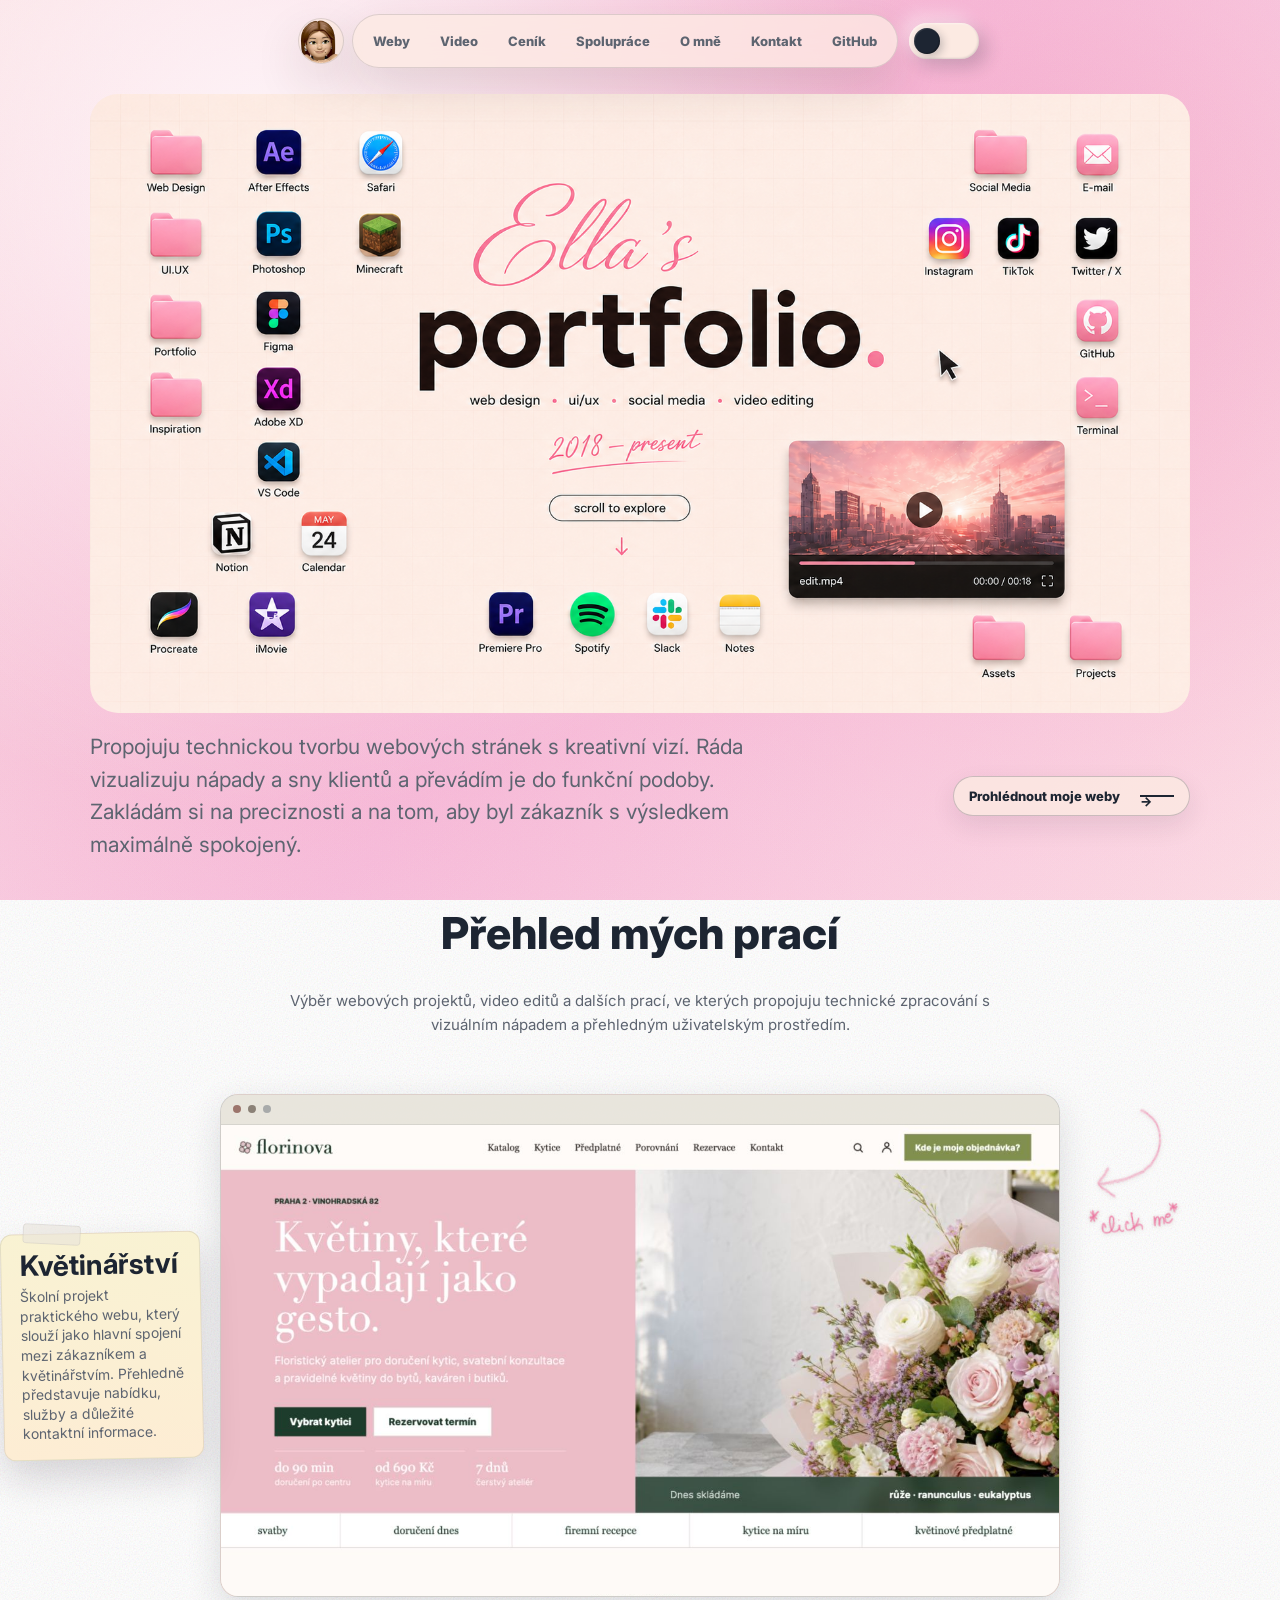
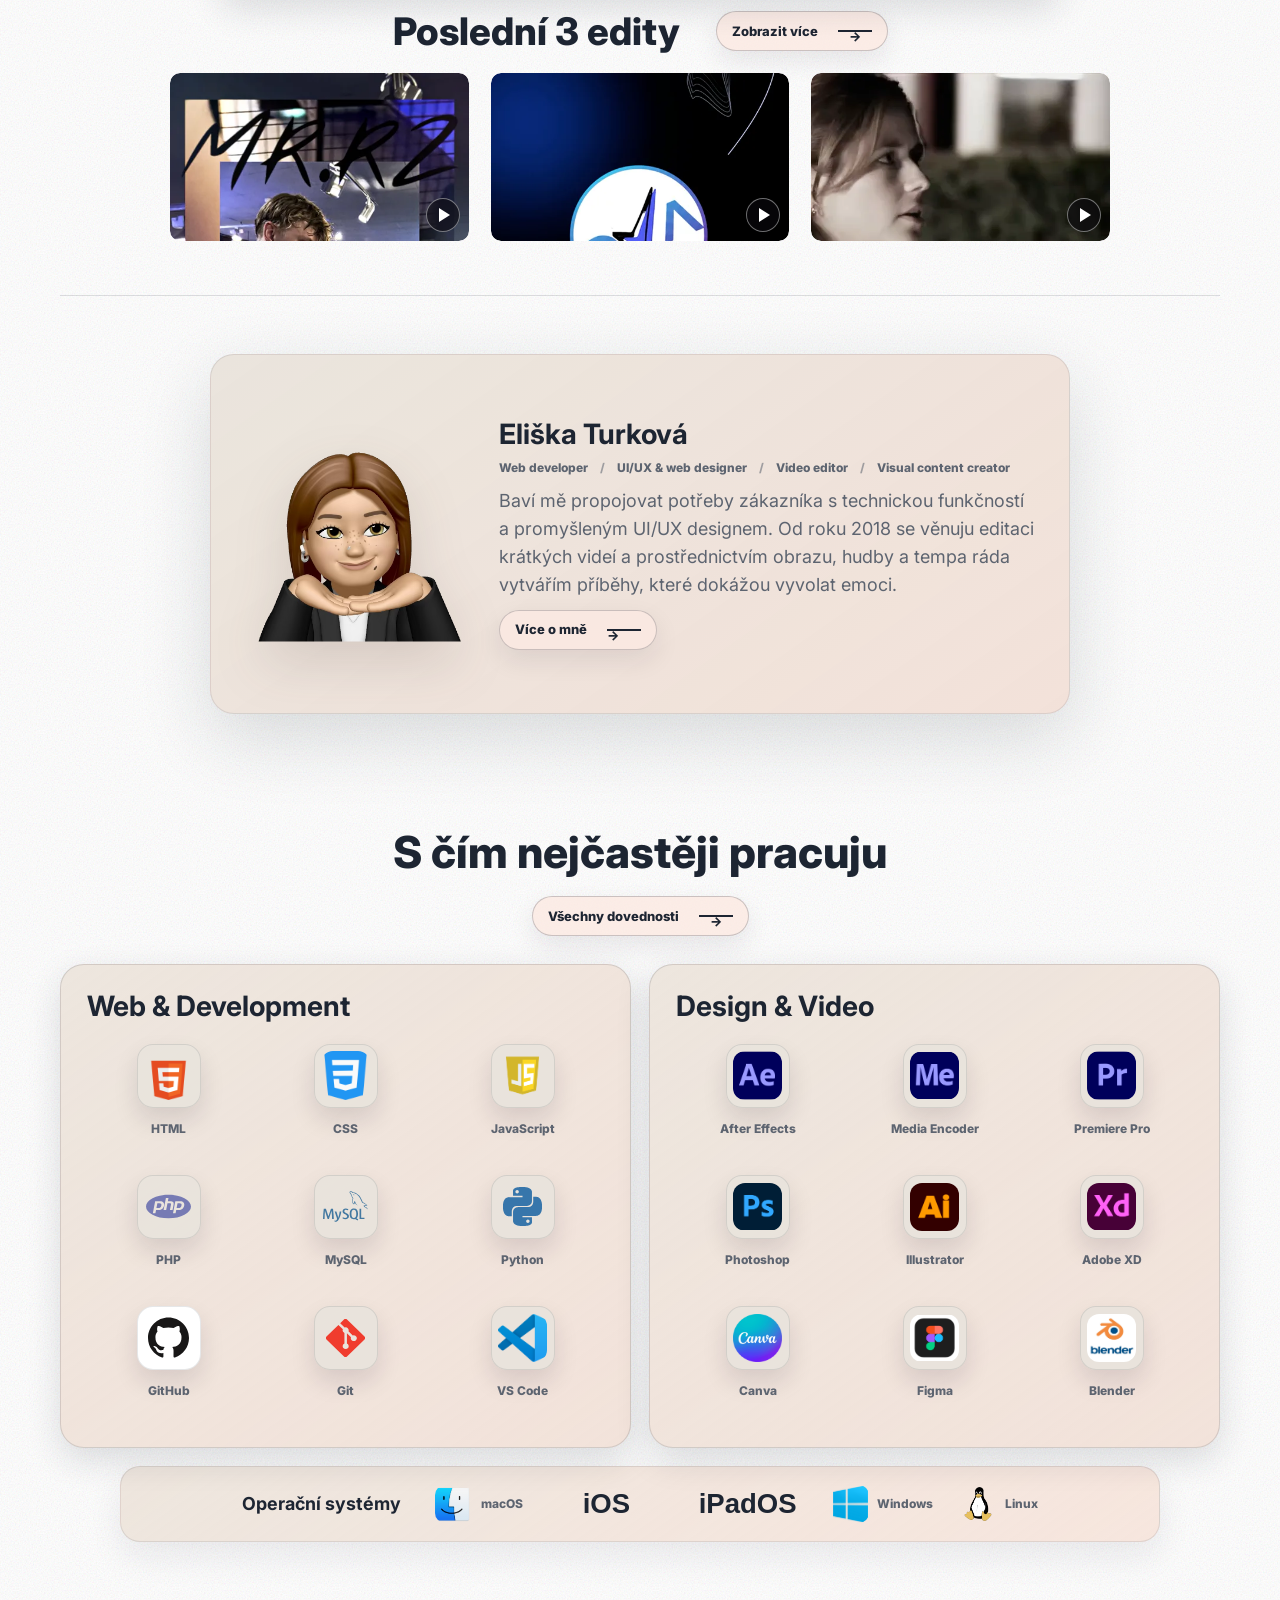
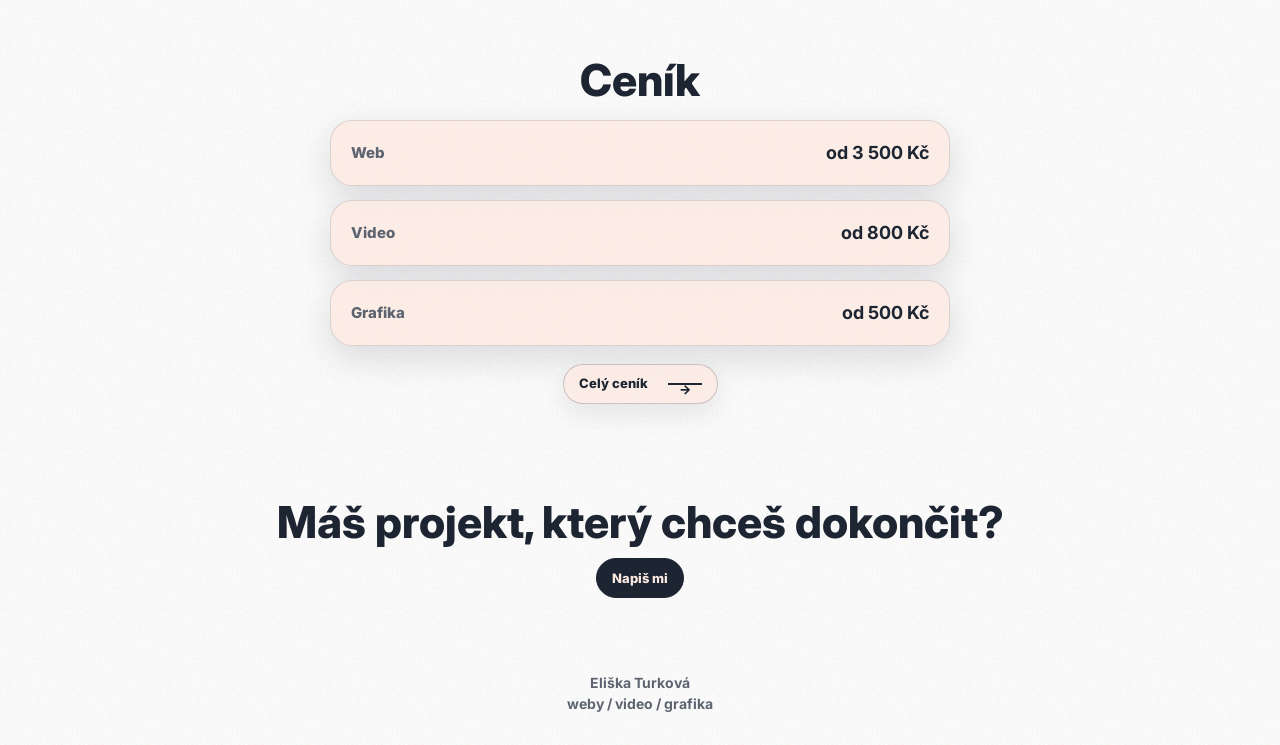
==== commit 9b4aec4a: "Refine homepage heading and compact link presentation" ====
--- a/index.html
+++ b/index.html
@@ -8,8 +8,8 @@
     <link rel="preconnect" href="https://fonts.googleapis.com">
     <link rel="preconnect" href="https://fonts.gstatic.com" crossorigin>
     <link href="https://fonts.googleapis.com/css2?family=Caveat:wght@600;700&family=Inter:wght@400;500;600;700;800&family=Playfair+Display:ital,wght@1,700&display=swap" rel="stylesheet">
-    <link rel="stylesheet" href="assets/styles.css?v=20260708-copy-v2">
-    <script src="assets/app.js?v=20260708-copy-v2" defer></script>
+    <link rel="stylesheet" href="assets/styles.css?v=20260708-copy-v3">
+    <script src="assets/app.js?v=20260708-copy-v3" defer></script>
   </head>
   <body>
     <header class="site-header">
@@ -54,9 +54,9 @@
 
       <section class="section intro-grid home-intro">
         <div>
-          <h2>Web není jen o tom, jak vypadá</h2>
-        </div>
-        <p class="section-note">U webu neřeším jen vizualizaci a jeho funkčnost. Přemýšlím nad reálnou zkušeností zákazníka, přehledností obsahu a tím, jak pohodlně se bude člověk po webu pohybovat.</p>
+          <h2>Přehled mých prací</h2>
+        </div>
+        <p class="section-note">Výběr webových projektů, video editů a dalších prací, ve kterých propojuju technické zpracování s vizuálním nápadem a přehledným uživatelským prostředím.</p>
       </section>
 
       <section class="showcase-grid" aria-label="Vybraná práce">
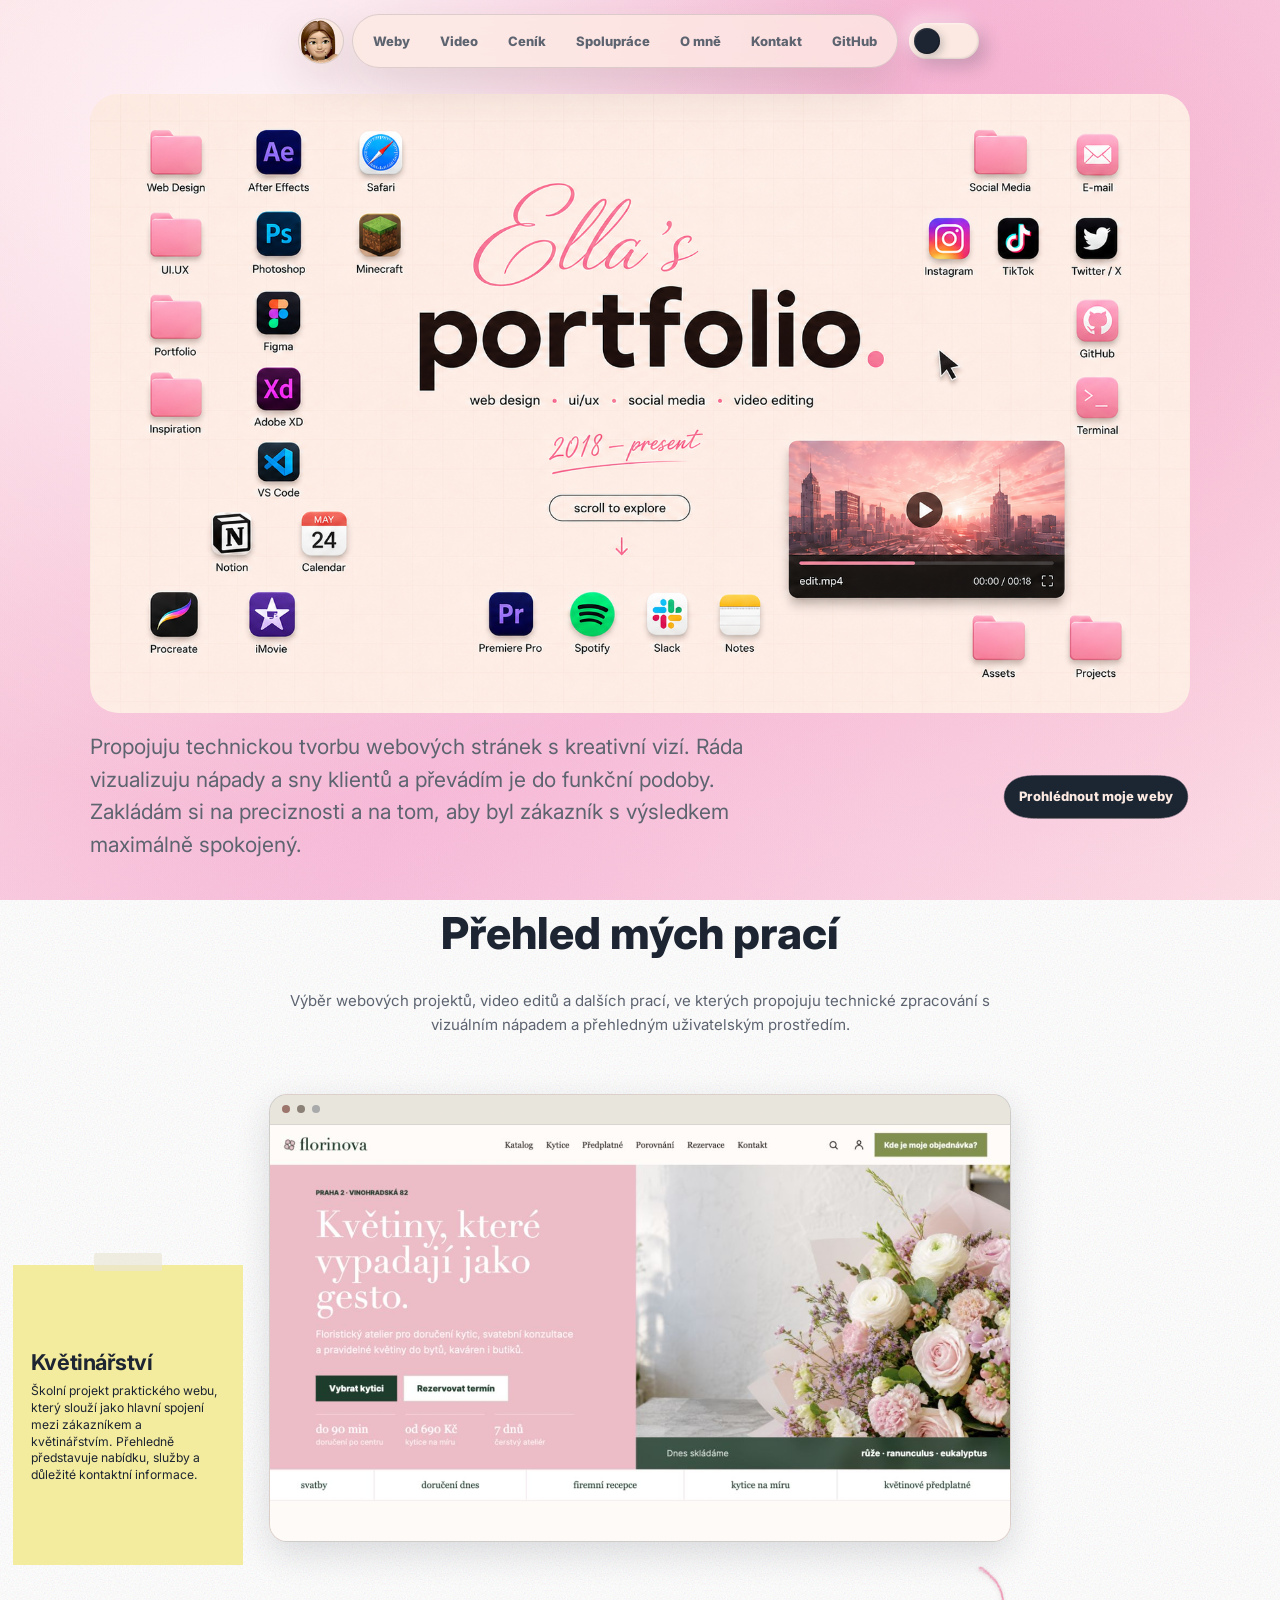
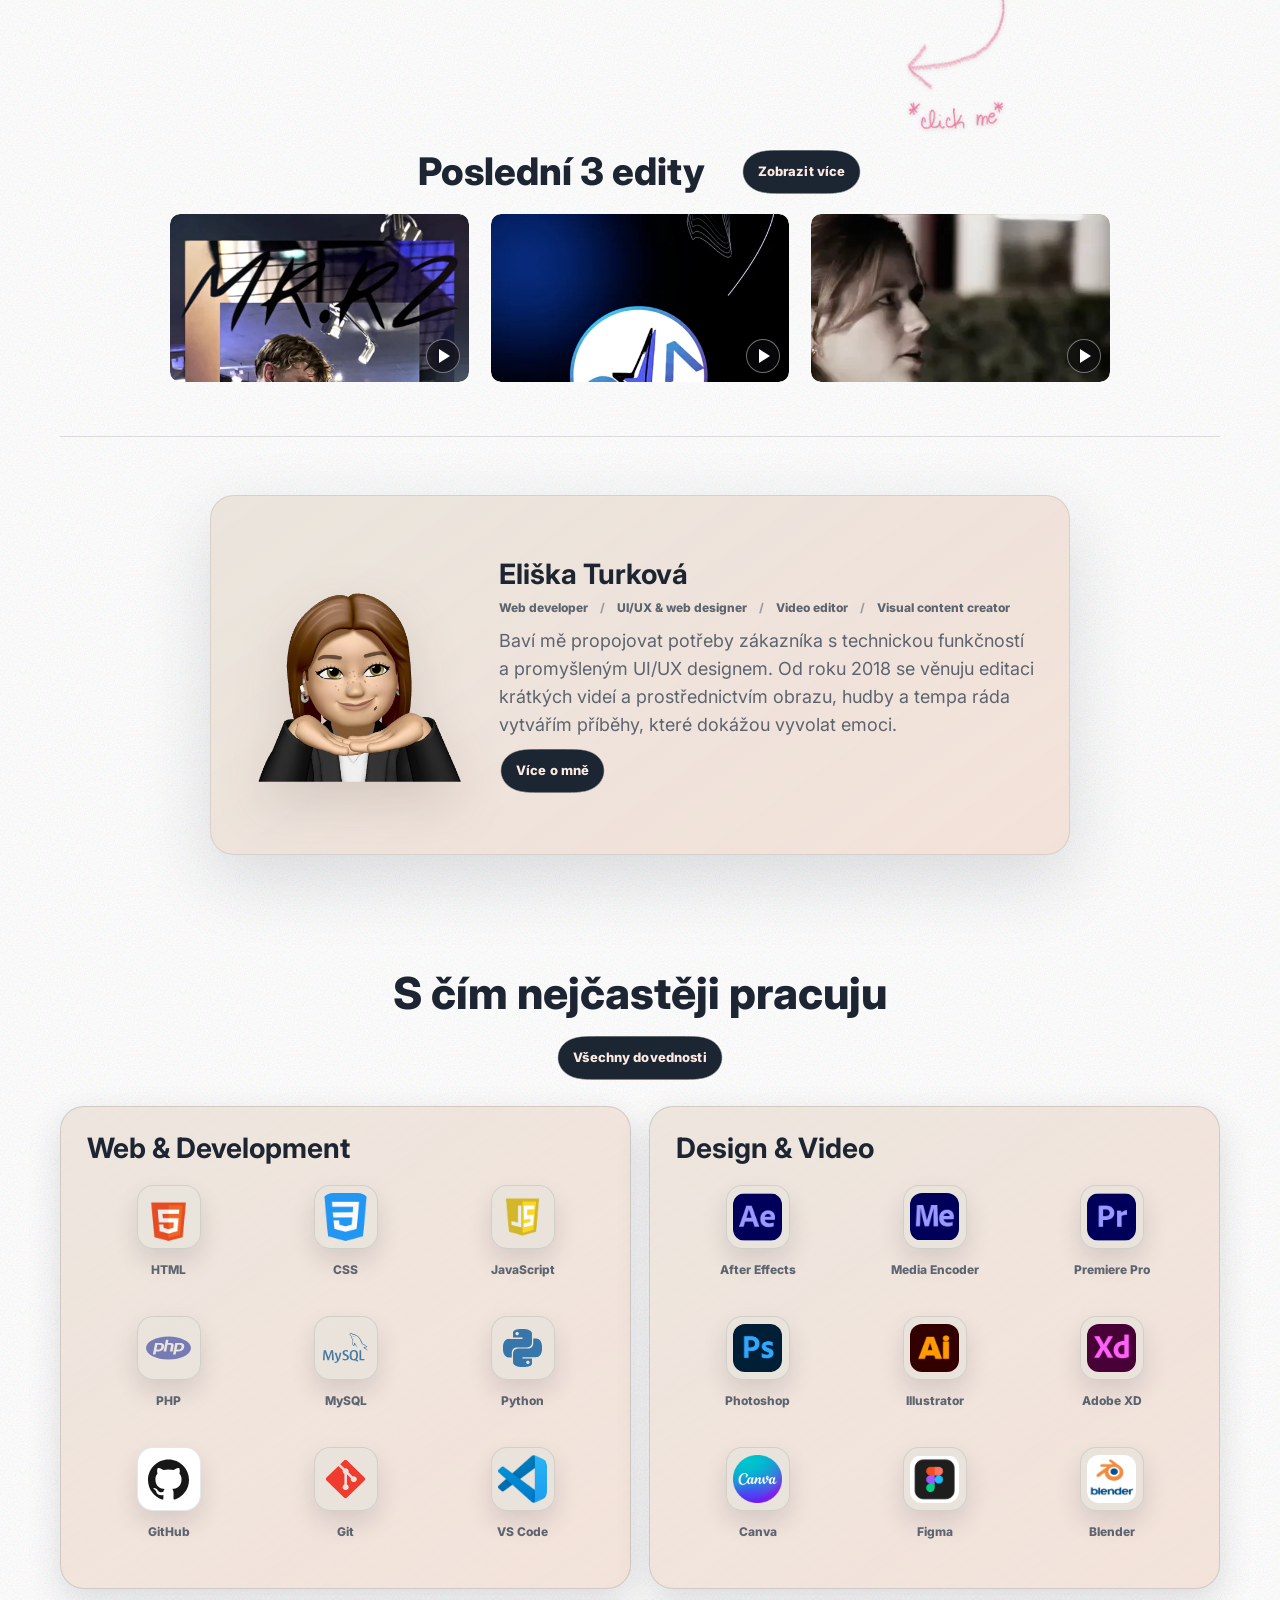
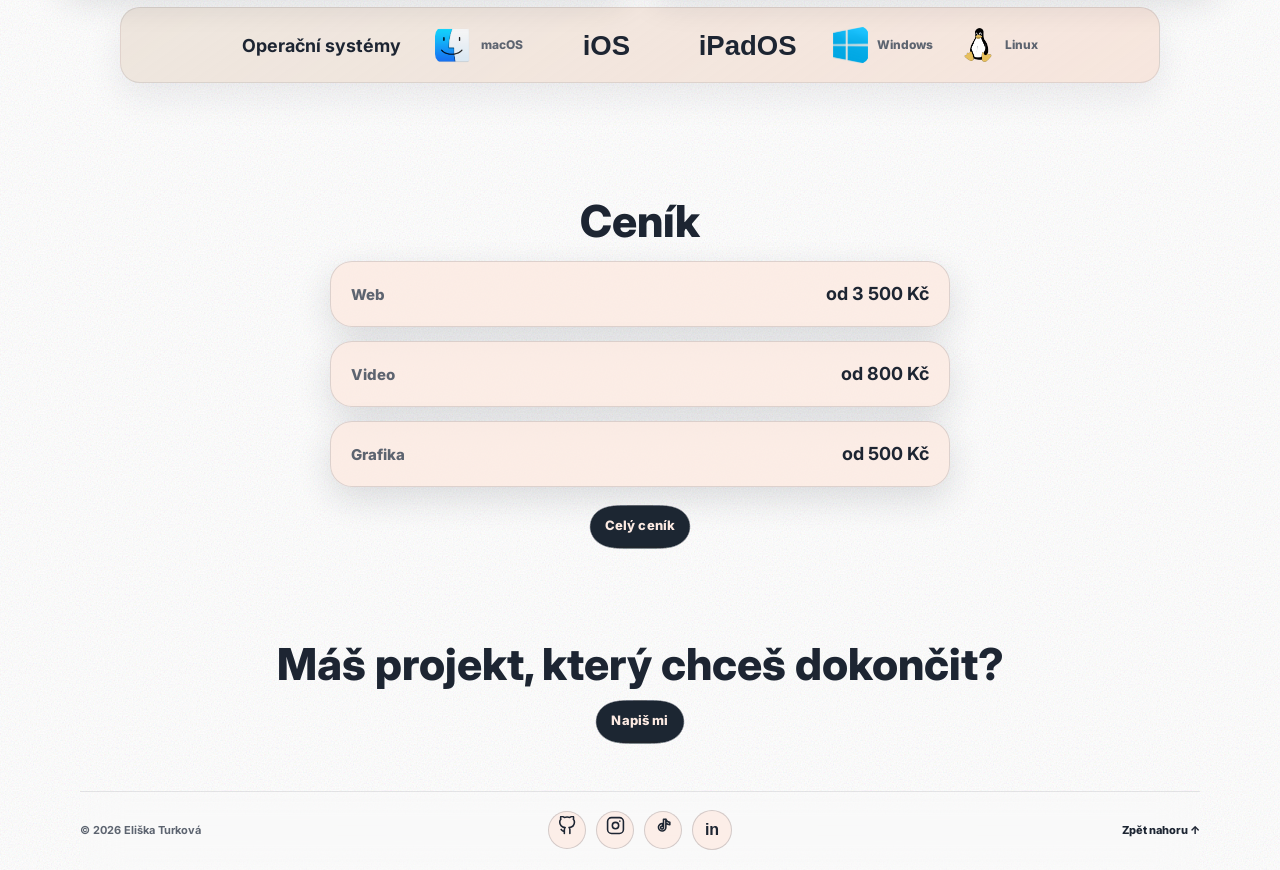
==== commit ec22d7e4: "Consolidate all CSS into styles.css" ====
--- a/index.html
+++ b/index.html
@@ -8,7 +8,7 @@
     <link rel="preconnect" href="https://fonts.googleapis.com">
     <link rel="preconnect" href="https://fonts.gstatic.com" crossorigin>
     <link href="https://fonts.googleapis.com/css2?family=Caveat:wght@600;700&family=Inter:wght@400;500;600;700;800&family=Playfair+Display:ital,wght@1,700&display=swap" rel="stylesheet">
-    <link rel="stylesheet" href="assets/styles.css?v=20260708-copy-v3">
+    <link rel="stylesheet" href="assets/styles.css?v=20260708-single-v1">
     <script src="assets/app.js?v=20260708-copy-v3" defer></script>
   </head>
   <body>
--- a/assets/styles.css
+++ b/assets/styles.css
@@ -3962,3 +3962,2179 @@
     min-width: 0;
   }
 }
+
+/* ===== CONSOLIDATED PORTFOLIO OVERRIDES ===== */
+
+/* Source: content-overrides.css */
+/* Compact typography, spacing and media layout — 2026-07-08 */
+
+.sr-only {
+  position: absolute;
+  width: 1px;
+  height: 1px;
+  padding: 0;
+  margin: -1px;
+  overflow: hidden;
+  clip: rect(0, 0, 0, 0);
+  white-space: nowrap;
+  border: 0;
+}
+
+body {
+  font-size: 15px;
+}
+
+h1 {
+  font-size: clamp(36px, 5.4vw, 64px);
+  line-height: 0.98;
+}
+
+h2 {
+  font-size: clamp(27px, 3.6vw, 44px);
+  line-height: 1;
+}
+
+h3 {
+  font-size: clamp(19px, 2.2vw, 28px);
+  line-height: 1.08;
+}
+
+.lead {
+  font-size: clamp(16px, 1.8vw, 20px);
+}
+
+hr {
+  display: none;
+}
+
+.page-cover,
+.work-category,
+.skills-preview-section,
+.skills-section,
+.contact-band,
+.pricing-preview,
+.site-footer,
+.timeline-board,
+.timeline-group,
+.year-strip,
+.home-intro,
+.websites-process-cta,
+.process-optional,
+.pricing-table-section {
+  border-top: 0 !important;
+  border-bottom: 0 !important;
+}
+
+.section,
+.work-category {
+  padding-block: clamp(38px, 5vw, 58px);
+}
+
+.page-cover {
+  padding: clamp(48px, 7vw, 70px) 0 clamp(34px, 5vw, 48px);
+}
+
+.home-cover + .intro-grid {
+  padding-top: 32px;
+}
+
+.showcase-grid {
+  gap: 14px;
+  padding-bottom: 54px;
+}
+
+.about-layout,
+.contact-layout {
+  padding: 48px 0 64px;
+}
+
+.skills-section {
+  padding-bottom: 64px;
+}
+
+.websites-grid {
+  gap: 30px 36px;
+  padding: 48px 0 54px;
+}
+
+.websites-process-cta {
+  margin-bottom: 54px;
+  padding: 26px clamp(18px, 3vw, 32px);
+}
+
+.pricing-table-section {
+  padding: 44px 0 62px;
+}
+
+.pricing-preview {
+  gap: 18px;
+}
+
+.contact-band {
+  gap: 14px;
+  padding: 38px 0 50px;
+}
+
+.process-timeline {
+  gap: 24px;
+  padding-top: 48px;
+}
+
+.process-window {
+  padding: clamp(20px, 3vw, 28px);
+}
+
+.process-optional {
+  padding-bottom: 52px;
+}
+
+.site-footer {
+  padding: 24px 0 30px;
+  text-align: center;
+}
+
+/* Make important text links read as buttons */
+.text-link {
+  display: inline-flex;
+  min-height: 40px;
+  align-items: center;
+  justify-content: center;
+  gap: 8px;
+  padding: 0 15px;
+  border: 1px solid color-mix(in srgb, var(--text) 22%, transparent);
+  border-radius: 999px;
+  background: color-mix(in srgb, var(--surface) 82%, transparent);
+  box-shadow: 0 10px 26px rgba(30, 20, 45, 0.09);
+  color: var(--text);
+  font-size: 13px;
+  font-weight: 800;
+  line-height: 1;
+  transition: transform 180ms ease, background 180ms ease, box-shadow 180ms ease;
+}
+
+.text-link::after {
+  display: inline-block;
+  content: "→";
+  transition: transform 180ms ease;
+}
+
+.text-link:hover {
+  background: color-mix(in srgb, var(--surface-strong) 88%, var(--rose) 7%);
+  box-shadow: 0 14px 30px rgba(30, 20, 45, 0.14);
+  transform: translateY(-2px);
+}
+
+.text-link:hover::after {
+  transform: translateX(4px);
+}
+
+/* Home profile */
+.home-profile-card {
+  grid-column: 1 / -1;
+  width: min(860px, 100%);
+  margin-inline: auto;
+  padding: clamp(22px, 3.5vw, 34px);
+  border-radius: 24px;
+}
+
+.home-profile-content {
+  display: grid;
+  gap: 11px;
+  min-width: 0;
+}
+
+.home-profile-content h3,
+.home-profile-content p {
+  margin: 0;
+}
+
+.home-profile-content p {
+  color: var(--muted);
+  font-size: clamp(15px, 1.6vw, 18px);
+}
+
+.home-profile-content .text-link {
+  justify-self: start;
+}
+
+.home-profile-card .profile-lines {
+  display: flex;
+  flex-wrap: wrap;
+  gap: 7px 12px;
+  margin: 0;
+  padding: 0;
+  list-style: none;
+  color: var(--muted);
+  font-size: 12px;
+  font-weight: 800;
+}
+
+.home-profile-card .profile-lines li:not(:last-child)::after {
+  margin-left: 12px;
+  color: color-mix(in srgb, var(--muted) 55%, transparent);
+  content: "/";
+}
+
+/* Clean video presentation */
+.home-video-strip {
+  width: min(100%, 940px);
+}
+
+.home-video-grid,
+.motion-featured-grid {
+  grid-template-columns: repeat(3, minmax(0, 1fr));
+  width: min(100%, 940px);
+}
+
+.video-showcase-card,
+.motion-video-card {
+  overflow: hidden;
+  padding: 0;
+  border: 0;
+  border-radius: 10px;
+  background: transparent;
+  box-shadow: none;
+}
+
+.video-showcase-card:hover,
+.motion-video-card:hover {
+  border-color: transparent;
+  box-shadow: none;
+  transform: translateY(-3px);
+}
+
+.video-showcase-poster,
+.motion-poster-wrap,
+.motion-video-card-featured[data-format="portrait"] .motion-poster-wrap,
+.motion-video-card-featured[data-format="square"] .motion-poster-wrap,
+.motion-video-card-featured[data-format="landscape"] .motion-poster-wrap {
+  width: 100%;
+  aspect-ratio: 16 / 9;
+  border: 0;
+  border-radius: 10px;
+  background: #080711;
+}
+
+.video-showcase-poster img,
+.motion-poster-wrap img {
+  width: 100%;
+  height: 100%;
+  object-fit: cover;
+  object-position: center;
+}
+
+.video-showcase-copy,
+.motion-featured-caption {
+  display: none;
+}
+
+.motion-featured-item {
+  gap: 0;
+}
+
+.motion-play-icon {
+  right: 9px;
+  bottom: 9px;
+  width: 34px;
+}
+
+/* Selected-work placeholders */
+.featured-placeholder-card {
+  display: grid;
+  gap: 12px;
+  min-width: 0;
+}
+
+.featured-placeholder-visual {
+  position: relative;
+  display: grid;
+  aspect-ratio: 16 / 9;
+  place-items: center;
+  overflow: hidden;
+  border-radius: 10px;
+  background:
+    radial-gradient(circle at 22% 18%, rgba(238, 113, 158, 0.35), transparent 36%),
+    linear-gradient(135deg, color-mix(in srgb, var(--surface-strong) 78%, transparent), color-mix(in srgb, var(--toggle-dark) 84%, var(--rose) 16%));
+  color: rgba(255, 255, 255, 0.78);
+  font-size: clamp(30px, 5vw, 58px);
+  font-weight: 800;
+  letter-spacing: -0.04em;
+}
+
+.featured-placeholder-copy {
+  display: grid;
+  gap: 4px;
+  text-align: left;
+}
+
+.featured-placeholder-copy h3,
+.featured-placeholder-copy p {
+  margin: 0;
+}
+
+.featured-placeholder-copy h3 {
+  font-size: 17px;
+}
+
+.featured-placeholder-copy p {
+  color: var(--muted);
+  font-size: 13px;
+  line-height: 1.45;
+}
+
+/* Year selector and horizontal edit row */
+.motion-year-select-wrap {
+  position: relative;
+  width: min(100%, 300px);
+  margin-inline: auto;
+}
+
+.motion-year-select {
+  width: 100%;
+  min-height: 44px;
+  padding: 0 44px 0 15px;
+  border: 1px solid var(--line);
+  border-radius: 13px;
+  appearance: none;
+  background:
+    linear-gradient(45deg, transparent 50%, var(--text) 50%) calc(100% - 20px) 19px / 6px 6px no-repeat,
+    linear-gradient(135deg, var(--text) 50%, transparent 50%) calc(100% - 14px) 19px / 6px 6px no-repeat,
+    color-mix(in srgb, var(--surface) 88%, transparent);
+  color: var(--text);
+  box-shadow: var(--shadow-tight);
+  font-size: 14px;
+  font-weight: 800;
+  cursor: pointer;
+}
+
+.motion-year-select:focus-visible {
+  outline: 3px solid rgba(238, 113, 158, 0.38);
+  outline-offset: 3px;
+}
+
+.motion-filters {
+  display: none;
+}
+
+.motion-year-groups,
+.motion-year-group {
+  width: 100%;
+  margin-inline: auto;
+}
+
+.motion-year-heading {
+  display: none;
+}
+
+.motion-year-grid {
+  display: flex;
+  width: fit-content;
+  max-width: 100%;
+  gap: clamp(12px, 1.8vw, 18px);
+  justify-content: center;
+  margin-inline: auto;
+  padding: 4px 2px 14px;
+  overflow-x: auto;
+  overscroll-behavior-inline: contain;
+  scroll-snap-type: inline mandatory;
+  scrollbar-width: thin;
+}
+
+.motion-year-grid .motion-video-card {
+  flex: 0 0 clamp(210px, 24vw, 285px);
+  scroll-snap-align: center;
+}
+
+/* Lighter full-screen video modal */
+.video-modal-panel {
+  width: min(100%, 1080px);
+  padding: 0;
+  border: 0;
+  border-radius: 0;
+  overflow: visible;
+  background: transparent;
+  box-shadow: none;
+}
+
+[data-theme="dark"] .video-modal-panel {
+  background: transparent;
+}
+
+.video-modal-copy {
+  color: #fff;
+}
+
+.video-modal-copy span {
+  color: rgba(255, 255, 255, 0.72);
+}
+
+.video-modal-media {
+  border: 0;
+  border-radius: 10px;
+  box-shadow: 0 24px 90px rgba(0, 0, 0, 0.45);
+}
+
+.video-modal-close {
+  top: -8px;
+  right: -8px;
+  border-color: rgba(255, 255, 255, 0.28);
+  background: rgba(10, 8, 13, 0.72);
+  color: #fff;
+  backdrop-filter: blur(12px);
+}
+
+@media (max-width: 760px) {
+  h1 {
+    font-size: clamp(34px, 11vw, 48px);
+  }
+
+  h2 {
+    font-size: clamp(25px, 8vw, 34px);
+  }
+
+  .section,
+  .work-category {
+    padding-block: 36px;
+  }
+}
+
+@media (max-width: 620px) {
+  body,
+  [data-theme="dark"] body {
+    background-repeat: repeat, no-repeat, no-repeat, no-repeat, no-repeat;
+    background-attachment: scroll;
+    background-size: 160px 160px, 175% 175%, 190% 190%, 190% 190%, 230% 230%;
+  }
+
+  .page-cover {
+    padding: 44px 0 30px;
+  }
+
+  .home-profile-card {
+    grid-template-columns: 1fr;
+    justify-items: center;
+    text-align: center;
+  }
+
+  .home-profile-content {
+    justify-items: center;
+  }
+
+  .home-profile-content .text-link {
+    justify-self: center;
+  }
+
+  .home-profile-card .profile-lines {
+    justify-content: center;
+  }
+
+  .home-video-grid,
+  .motion-featured-grid {
+    display: flex;
+    justify-content: flex-start;
+    gap: 12px;
+    padding: 2px 2px 12px;
+    overflow-x: auto;
+    scroll-snap-type: inline mandatory;
+  }
+
+  .home-video-grid .video-showcase-card,
+  .motion-featured-grid .motion-featured-item {
+    flex: 0 0 min(82vw, 300px);
+    width: min(82vw, 300px);
+    scroll-snap-align: center;
+  }
+
+  .motion-year-grid {
+    width: 100%;
+    justify-content: flex-start;
+    margin-inline: 0;
+  }
+
+  .motion-year-grid .motion-video-card {
+    flex-basis: min(82vw, 300px);
+  }
+
+  .video-modal {
+    padding: 12px;
+  }
+
+  .video-modal-copy {
+    padding-inline: 4px 44px;
+  }
+
+  .video-modal-close {
+    top: 0;
+    right: 0;
+  }
+}
+
+/* Source: responsive-fixes.css */
+/* Responsive presentation fixes, paper notes and full footer. */
+
+[data-theme="dark"] body {
+  background:
+    var(--noise-layer),
+    radial-gradient(circle at 82% 14%, rgba(155, 124, 255, 0.18), transparent 38%),
+    radial-gradient(circle at 16% 84%, rgba(238, 113, 158, 0.09), transparent 42%),
+    linear-gradient(135deg, #1d2532 0%, #222c3b 52%, #1d2532 100%);
+  background-size: 160px 160px, 160% 160%, 170% 170%, 100% 100%;
+  background-position: 0 0, 100% 0%, 0% 100%, 0 0;
+  background-attachment: scroll, fixed, fixed, fixed;
+}
+
+/* Paper notes on desktop */
+.website-note {
+  isolation: isolate;
+  border-color: rgba(109, 82, 53, 0.20);
+  background:
+    radial-gradient(circle at 14% 12%, rgba(255, 255, 255, 0.48), transparent 28%),
+    radial-gradient(circle at 82% 78%, rgba(100, 68, 38, 0.07), transparent 36%),
+    linear-gradient(180deg, #ead9b8 0%, #dfc99e 100%);
+  box-shadow:
+    0 12px 24px rgba(64, 42, 24, 0.14),
+    inset 0 1px 0 rgba(255, 255, 255, 0.45);
+}
+
+.website-note::after {
+  position: absolute;
+  inset: 0;
+  z-index: -1;
+  border-radius: inherit;
+  background-image: url("data:image/svg+xml,%3Csvg xmlns='http://www.w3.org/2000/svg' width='130' height='130' viewBox='0 0 130 130'%3E%3Cfilter id='paper'%3E%3CfeTurbulence type='fractalNoise' baseFrequency='.78' numOctaves='3' seed='8' stitchTiles='stitch'/%3E%3C/filter%3E%3Crect width='130' height='130' filter='url(%23paper)' opacity='.30'/%3E%3C/svg%3E");
+  background-size: 130px 130px;
+  content: "";
+  mix-blend-mode: multiply;
+  opacity: 0.20;
+  pointer-events: none;
+}
+
+[data-theme="dark"] .website-note {
+  border-color: rgba(171, 211, 239, 0.30);
+  background:
+    radial-gradient(circle at 14% 12%, rgba(255, 255, 255, 0.45), transparent 28%),
+    radial-gradient(circle at 82% 78%, rgba(40, 79, 112, 0.10), transparent 38%),
+    linear-gradient(180deg, #bfdcf0 0%, #9fc5df 100%);
+  box-shadow:
+    0 14px 30px rgba(0, 0, 0, 0.30),
+    inset 0 1px 0 rgba(255, 255, 255, 0.50);
+  color: #1d2532;
+}
+
+[data-theme="dark"] .website-note h2 {
+  color: #1d2532;
+}
+
+[data-theme="dark"] .website-note p {
+  color: #40566c;
+}
+
+[data-theme="dark"] .website-note::after {
+  opacity: 0.15;
+}
+
+/* Mobile text link replacing the hand-drawn Click me artwork */
+.featured-web-mobile-link {
+  display: none !important;
+  justify-self: center;
+  margin-top: 4px;
+}
+
+/* Arrow-controlled media carousel */
+.media-arrow-carousel {
+  position: relative;
+  width: 100%;
+  min-width: 0;
+}
+
+.media-arrow-carousel__button {
+  position: absolute;
+  top: 50%;
+  z-index: 8;
+  display: none;
+  width: 42px;
+  height: 42px;
+  place-items: center;
+  padding: 0;
+  border: 1px solid color-mix(in srgb, var(--text) 20%, transparent);
+  border-radius: 50%;
+  background: color-mix(in srgb, var(--surface) 88%, transparent);
+  color: var(--text);
+  box-shadow: var(--shadow-tight);
+  cursor: pointer;
+  font: inherit;
+  font-size: 24px;
+  font-weight: 800;
+  line-height: 1;
+  transform: translateY(-50%);
+  backdrop-filter: blur(12px);
+  transition: transform 160ms ease, opacity 160ms ease, background 160ms ease;
+}
+
+.media-arrow-carousel__button:hover {
+  background: color-mix(in srgb, var(--surface-strong) 76%, var(--scribble-pink) 12%);
+  transform: translateY(-50%) scale(1.06);
+}
+
+[data-theme="dark"] .media-arrow-carousel__button:hover {
+  background: color-mix(in srgb, var(--surface-strong) 72%, #9b7cff 20%);
+}
+
+.media-arrow-carousel__button:disabled {
+  opacity: 0.28;
+  cursor: default;
+  transform: translateY(-50%);
+}
+
+.media-arrow-carousel__button--previous {
+  left: 0;
+}
+
+.media-arrow-carousel__button--next {
+  right: 0;
+}
+
+/* Full footer used on every page */
+.site-footer {
+  display: block;
+  width: min(1160px, calc(100% - 32px));
+  margin: 0 auto;
+  padding: 34px 0 26px;
+  border-top: 0;
+  color: var(--text);
+}
+
+.footer-shell {
+  display: grid;
+  grid-template-columns: minmax(220px, 1.2fr) minmax(180px, 0.8fr) minmax(180px, 0.8fr);
+  gap: 26px 42px;
+  align-items: start;
+  padding: clamp(24px, 4vw, 38px);
+  border: 1px solid color-mix(in srgb, var(--line) 72%, transparent);
+  border-radius: 24px;
+  background: color-mix(in srgb, var(--surface) 86%, transparent);
+  box-shadow: 0 16px 42px rgba(29, 37, 50, 0.09);
+  backdrop-filter: blur(18px);
+}
+
+[data-theme="dark"] .footer-shell {
+  background: color-mix(in srgb, #1d2532 90%, transparent);
+  box-shadow: 0 18px 46px rgba(0, 0, 0, 0.28);
+}
+
+.footer-brand,
+.footer-column,
+.footer-socials {
+  display: grid;
+  gap: 9px;
+}
+
+.footer-brand strong {
+  font-size: clamp(22px, 2.6vw, 34px);
+  line-height: 1;
+  letter-spacing: -0.04em;
+}
+
+.footer-brand span,
+.footer-column span {
+  color: var(--muted);
+  font-size: 13px;
+  font-weight: 700;
+}
+
+.footer-column strong,
+.footer-socials strong {
+  margin-bottom: 3px;
+  font-size: 13px;
+  letter-spacing: 0.08em;
+  text-transform: uppercase;
+}
+
+.footer-column a,
+.footer-socials a,
+.footer-bottom a {
+  width: fit-content;
+  color: var(--text);
+  font-size: 14px;
+  font-weight: 800;
+  text-decoration: none;
+  text-underline-offset: 4px;
+  transition: color 160ms ease, transform 160ms ease;
+}
+
+.footer-column a:hover,
+.footer-socials a:hover,
+.footer-bottom a:hover {
+  color: var(--scribble-pink);
+  transform: translateX(3px);
+}
+
+[data-theme="dark"] .footer-column a:hover,
+[data-theme="dark"] .footer-socials a:hover,
+[data-theme="dark"] .footer-bottom a:hover {
+  color: #9b7cff;
+}
+
+.footer-bottom {
+  display: flex;
+  grid-column: 1 / -1;
+  align-items: center;
+  justify-content: space-between;
+  gap: 16px;
+  padding-top: 20px;
+  border-top: 1px solid color-mix(in srgb, var(--line) 72%, transparent);
+  color: var(--muted);
+  font-size: 12px;
+  font-weight: 700;
+}
+
+@media (max-width: 1120px) {
+  .websites-grid {
+    grid-template-columns: 1fr;
+    width: min(900px, calc(100vw - 32px));
+    gap: 52px;
+  }
+
+  .website-card,
+  .website-card:nth-child(even) {
+    grid-template-columns: minmax(0, 1fr);
+    gap: 14px;
+    width: 100%;
+    max-width: 900px;
+    margin-inline: auto;
+  }
+
+  .website-screen,
+  .website-card:nth-child(even) .website-screen {
+    grid-column: 1;
+    grid-row: 1;
+  }
+
+  .website-side-info,
+  .website-card:nth-child(even) .website-side-info {
+    grid-column: 1;
+    grid-row: 2;
+    width: min(720px, 100%);
+    margin-inline: auto;
+  }
+
+  .website-note,
+  .website-card:nth-child(even) .website-note {
+    left: auto;
+    width: 100%;
+    padding: 12px 4px 0;
+    border: 0;
+    border-radius: 0;
+    background: transparent;
+    box-shadow: none;
+    color: var(--text);
+    text-align: center;
+    transform: none;
+  }
+
+  [data-theme="dark"] .website-note,
+  [data-theme="dark"] .website-note h2 {
+    background: transparent;
+    color: var(--text);
+  }
+
+  [data-theme="dark"] .website-note p {
+    color: var(--muted);
+  }
+
+  .website-note::before,
+  .website-note::after {
+    display: none;
+  }
+
+  .website-open-button.click-arrow-link {
+    display: none;
+  }
+
+  .website-card h2 {
+    font-size: clamp(20px, 3vw, 26px);
+  }
+
+  .website-card p {
+    max-width: 680px;
+    margin-inline: auto;
+    font-size: 14px;
+    line-height: 1.55;
+  }
+}
+
+@media (max-width: 760px) {
+  main,
+  .section-heading,
+  .centered-heading,
+  .home-video-heading,
+  .cover-footer,
+  .about-copy,
+  .pricing-preview-heading,
+  .process-copy,
+  .websites-process-cta,
+  .contact-band,
+  .contact-links,
+  .featured-placeholder-copy {
+    text-align: center;
+  }
+
+  .section-heading,
+  .centered-heading,
+  .home-video-heading,
+  .pricing-preview-heading {
+    align-items: center;
+    justify-content: center;
+    justify-items: center;
+  }
+
+  .section-heading .text-link,
+  .centered-heading .text-link,
+  .home-video-heading .text-link,
+  .pricing-preview .text-link {
+    justify-self: center;
+    margin-inline: auto;
+  }
+
+  .lead,
+  .section-note,
+  .about-copy p,
+  .process-copy p,
+  .contact-band p,
+  .websites-process-cta p {
+    margin-inline: auto;
+  }
+
+  .ios-skill-folder h3,
+  .os-strip h3 {
+    text-align: center;
+  }
+
+  .contact-form label,
+  .contact-form input,
+  .contact-form textarea {
+    text-align: left;
+  }
+
+  .website-card,
+  .website-card:nth-child(even) {
+    gap: 10px;
+  }
+
+  .website-note,
+  .website-card:nth-child(even) .website-note {
+    padding-top: 10px;
+  }
+
+  .featured-web-button.click-arrow-link {
+    display: none;
+  }
+
+  .featured-web-mobile-link {
+    display: inline-grid !important;
+  }
+
+  .media-arrow-carousel {
+    padding-inline: 48px;
+  }
+
+  .media-arrow-carousel__button {
+    display: grid;
+  }
+
+  .media-arrow-carousel .home-video-grid,
+  .media-arrow-carousel .motion-featured-grid {
+    display: flex;
+    width: 100%;
+    max-width: 100%;
+    justify-content: flex-start;
+    gap: 0;
+    padding: 0;
+    overflow-x: auto;
+    overflow-y: hidden;
+    scroll-behavior: smooth;
+    scroll-snap-type: x mandatory;
+    scrollbar-width: none;
+    -ms-overflow-style: none;
+  }
+
+  .media-arrow-carousel .home-video-grid::-webkit-scrollbar,
+  .media-arrow-carousel .motion-featured-grid::-webkit-scrollbar {
+    display: none;
+  }
+
+  .media-arrow-carousel .home-video-grid > *,
+  .media-arrow-carousel .motion-featured-grid > * {
+    flex: 0 0 100% !important;
+    width: 100% !important;
+    max-width: none;
+    scroll-snap-align: center;
+  }
+
+  .featured-placeholder-copy {
+    justify-items: center;
+    padding-top: 10px;
+  }
+
+  .footer-shell {
+    grid-template-columns: 1fr 1fr;
+  }
+
+  .footer-brand {
+    grid-column: 1 / -1;
+    justify-items: center;
+    text-align: center;
+  }
+}
+
+@media (max-width: 620px) {
+  [data-theme="dark"] body {
+    background-repeat: repeat, no-repeat, no-repeat, no-repeat;
+    background-attachment: scroll;
+    background-size: 160px 160px, 210% 210%, 220% 220%, 100% 100%;
+  }
+
+  .websites-grid {
+    width: min(100% - 24px, 900px);
+    gap: 42px;
+  }
+
+  .website-card p {
+    font-size: 13px;
+  }
+
+  .media-arrow-carousel {
+    padding-inline: 42px;
+  }
+
+  .media-arrow-carousel__button {
+    width: 36px;
+    height: 36px;
+    font-size: 21px;
+  }
+
+  .site-footer {
+    width: min(100% - 24px, 1160px);
+    padding-top: 26px;
+  }
+
+  .footer-shell {
+    grid-template-columns: 1fr;
+    gap: 24px;
+    padding: 24px 20px;
+    text-align: center;
+  }
+
+  .footer-column,
+  .footer-socials {
+    justify-items: center;
+  }
+
+  .footer-bottom {
+    flex-direction: column;
+    justify-content: center;
+    text-align: center;
+  }
+}
+
+/* Source: final-ui-fixes.css */
+/* Final visual corrections: aligned website previews, paper sticky notes and compact footer. */
+
+/* Bubble buttons stay perfectly centred before their hover animation starts. */
+.bubble-button__particle {
+  opacity: 0 !important;
+}
+
+.bubble-button__core {
+  top: 50% !important;
+  transform: translateY(-50%) !important;
+}
+
+.bubble-button:hover .bubble-button__core,
+.bubble-button:focus-visible .bubble-button__core {
+  animation-name: bubble-core-bounce !important;
+}
+
+/* Sticky notes: plain coloured paper, visible fibres, no folds or colour gradients. */
+.featured-web-note,
+.website-note {
+  position: relative !important;
+  isolation: isolate;
+  overflow: visible !important;
+  border: 1px solid rgba(76, 69, 61, 0.16) !important;
+  border-radius: 3px 4px 10px 4px / 3px 4px 7px 4px !important;
+  background: #ebe6dc !important;
+  color: #1d2532 !important;
+  box-shadow:
+    -2px 3px 12px rgba(40, 34, 28, 0.17),
+    0 12px 22px rgba(40, 34, 28, 0.10) !important;
+  transform-origin: 50% 0;
+}
+
+.featured-web-note h3,
+.featured-web-note p,
+.website-note h2,
+.website-note p {
+  position: relative;
+  z-index: 2;
+  color: #1d2532 !important;
+}
+
+/* Real paper surface inspired by the supplied Post-it texture, without creases. */
+.featured-web-note::after,
+.website-note::after {
+  position: absolute !important;
+  inset: 0 !important;
+  z-index: 1 !important;
+  display: block !important;
+  border-radius: inherit !important;
+  background-image:
+    url("https://www.101computing.net/wp/wp-content/uploads/post-it.jpg"),
+    url("data:image/svg+xml,%3Csvg xmlns='http://www.w3.org/2000/svg' width='260' height='260' viewBox='0 0 260 260'%3E%3Cfilter id='paper'%3E%3CfeTurbulence type='fractalNoise' baseFrequency='.022 .12' numOctaves='3' seed='18' result='fibres'/%3E%3CfeTurbulence type='fractalNoise' baseFrequency='.7' numOctaves='2' seed='7' result='grain'/%3E%3CfeBlend in='fibres' in2='grain' mode='multiply' result='paper'/%3E%3CfeColorMatrix in='paper' type='matrix' values='.55 0 0 0 .16  0 .55 0 0 .14  0 0 .55 0 .12  0 0 0 .48 0'/%3E%3C/filter%3E%3Crect width='260' height='260' filter='url(%23paper)' opacity='.92'/%3E%3C/svg%3E") !important;
+  background-repeat: no-repeat, repeat !important;
+  background-position: center, 0 0 !important;
+  background-size: cover, 260px 260px !important;
+  background-blend-mode: multiply, multiply !important;
+  content: "" !important;
+  filter: grayscale(1) contrast(1.36) brightness(1.12) !important;
+  mix-blend-mode: multiply !important;
+  opacity: 0.34 !important;
+  pointer-events: none !important;
+}
+
+/* Semi-transparent paper tape. */
+.featured-web-note::before,
+.website-note::before {
+  position: absolute !important;
+  z-index: 4 !important;
+  top: -11px !important;
+  left: 50% !important;
+  width: 58px !important;
+  height: 19px !important;
+  border: 1px solid rgba(97, 88, 76, 0.16) !important;
+  border-radius: 2px !important;
+  background-color: rgba(224, 218, 205, 0.72) !important;
+  background-image: url("data:image/svg+xml,%3Csvg xmlns='http://www.w3.org/2000/svg' width='80' height='30' viewBox='0 0 80 30'%3E%3Cfilter id='tape'%3E%3CfeTurbulence type='fractalNoise' baseFrequency='.5' numOctaves='2' seed='5'/%3E%3C/filter%3E%3Crect width='80' height='30' filter='url(%23tape)' opacity='.18'/%3E%3C/svg%3E") !important;
+  background-size: 80px 30px !important;
+  box-shadow: 0 2px 5px rgba(41, 35, 28, 0.10) !important;
+  content: "" !important;
+  opacity: 0.88 !important;
+  transform: translateX(-50%) rotate(-2deg) !important;
+}
+
+[data-theme="dark"] .featured-web-note,
+[data-theme="dark"] .website-note {
+  border-color: rgba(93, 128, 151, 0.24) !important;
+  background: #bddbea !important;
+  color: #1d2532 !important;
+  box-shadow:
+    -2px 3px 14px rgba(0, 0, 0, 0.28),
+    0 13px 24px rgba(0, 0, 0, 0.20) !important;
+}
+
+[data-theme="dark"] .featured-web-note::after,
+[data-theme="dark"] .website-note::after {
+  filter: grayscale(1) contrast(1.42) brightness(1.18) !important;
+  opacity: 0.29 !important;
+}
+
+[data-theme="dark"] .featured-web-note::before,
+[data-theme="dark"] .website-note::before {
+  border-color: rgba(96, 129, 150, 0.20) !important;
+  background-color: rgba(210, 226, 236, 0.72) !important;
+}
+
+/* Homepage project: note on the left, website on the right, action directly below it. */
+.featured-web {
+  display: grid !important;
+  grid-template-columns: clamp(150px, 17vw, 195px) minmax(0, min(68vw, 780px)) !important;
+  grid-template-rows: auto auto !important;
+  grid-template-areas:
+    "note screen"
+    ". action" !important;
+  gap: 18px 24px !important;
+  align-items: center !important;
+  justify-content: center !important;
+  justify-items: stretch !important;
+  width: 100% !important;
+}
+
+.featured-web-note {
+  position: relative !important;
+  inset: auto !important;
+  grid-area: note !important;
+  width: 100% !important;
+  min-height: 220px !important;
+  margin: 0 !important;
+  padding: 22px 18px 20px !important;
+  align-content: center !important;
+  text-align: left !important;
+  transform: rotate(-0.8deg) !important;
+}
+
+.featured-web-screen {
+  grid-area: screen !important;
+  width: 100% !important;
+  max-width: 780px !important;
+  margin: 0 !important;
+}
+
+.featured-web-button {
+  position: static !important;
+  inset: auto !important;
+  grid-area: action !important;
+  justify-self: center !important;
+  margin: 0 !important;
+}
+
+.featured-web-mobile-link {
+  display: none !important;
+  grid-area: action !important;
+  justify-self: center !important;
+  margin: 0 !important;
+}
+
+/* Website portfolio: previews align to each other, notes have the same footprint. */
+.websites-grid {
+  position: relative !important;
+  left: auto !important;
+  grid-template-columns: repeat(2, minmax(0, 1fr)) !important;
+  align-items: start !important;
+  width: min(1320px, calc(100vw - 36px)) !important;
+  gap: 44px 38px !important;
+  margin: 0 auto !important;
+  transform: none !important;
+}
+
+.website-card,
+.website-card:nth-child(even) {
+  position: relative !important;
+  display: grid !important;
+  grid-template-columns: clamp(128px, 11vw, 158px) minmax(0, 1fr) !important;
+  grid-template-rows: auto !important;
+  gap: 18px !important;
+  align-items: start !important;
+  width: 100% !important;
+  max-width: none !important;
+  margin: 0 !important;
+}
+
+.website-side-info,
+.website-card:nth-child(even) .website-side-info {
+  position: static !important;
+  display: grid !important;
+  grid-column: 1 !important;
+  grid-row: 1 !important;
+  width: 100% !important;
+  min-width: 0 !important;
+  align-self: start !important;
+  justify-items: stretch !important;
+  margin: 0 !important;
+}
+
+.website-note,
+.website-card:nth-child(even) .website-note {
+  position: relative !important;
+  inset: auto !important;
+  left: auto !important;
+  width: 100% !important;
+  min-height: 222px !important;
+  max-height: 222px !important;
+  margin: 0 !important;
+  padding: 19px 14px 15px !important;
+  align-content: start !important;
+  text-align: left !important;
+  transform: rotate(-0.65deg) !important;
+}
+
+.website-card:nth-child(even) .website-note {
+  transform: rotate(0.65deg) !important;
+}
+
+.website-note h2 {
+  font-size: clamp(15px, 1.3vw, 18px) !important;
+}
+
+.website-note p {
+  font-size: 11.5px !important;
+  line-height: 1.38 !important;
+}
+
+.website-screen,
+.website-card:nth-child(even) .website-screen {
+  position: relative !important;
+  inset: auto !important;
+  grid-column: 2 !important;
+  grid-row: 1 !important;
+  width: 100% !important;
+  max-width: none !important;
+  margin: 0 !important;
+}
+
+.website-viewport {
+  aspect-ratio: 16 / 10 !important;
+}
+
+/* The handwritten arrow belongs to its website preview, not beside the note. */
+.website-open-button,
+.website-card:nth-child(even) .website-open-button {
+  position: absolute !important;
+  z-index: 5 !important;
+  right: 10px !important;
+  bottom: 8px !important;
+  left: auto !important;
+  width: clamp(68px, 6vw, 84px) !important;
+  margin: 0 !important;
+  transform: rotate(-4deg) !important;
+}
+
+.website-card:nth-child(even) .click-arrow-asset,
+.websites-page .website-card:nth-child(even) .click-arrow-asset,
+.websites-page .click-arrow-asset {
+  transform: scaleX(-1) !important;
+}
+
+/* Compact footer in the same colour as the page. */
+.site-footer,
+[data-theme="dark"] .site-footer {
+  display: block !important;
+  width: 100% !important;
+  max-width: none !important;
+  margin: 0 !important;
+  padding: 0 !important;
+  border: 0 !important;
+  background: transparent !important;
+  color: var(--text) !important;
+}
+
+.footer-shell {
+  display: grid !important;
+  width: min(1120px, calc(100% - 32px)) !important;
+  grid-template-columns: minmax(0, 1fr) auto minmax(0, 1fr) !important;
+  gap: 18px !important;
+  align-items: center !important;
+  justify-items: stretch !important;
+  margin: 0 auto !important;
+  padding: 18px 0 20px !important;
+  border: 0 !important;
+  border-top: 1px solid color-mix(in srgb, var(--line) 72%, transparent) !important;
+  border-radius: 0 !important;
+  background: transparent !important;
+  box-shadow: none !important;
+  color: var(--text) !important;
+}
+
+.footer-brand,
+.footer-column {
+  display: none !important;
+}
+
+.footer-socials {
+  grid-column: 2 !important;
+  grid-row: 1 !important;
+  display: flex !important;
+  align-items: center !important;
+  justify-content: center !important;
+  gap: 10px !important;
+}
+
+.footer-bottom {
+  display: contents !important;
+}
+
+.footer-bottom span {
+  grid-column: 1 !important;
+  grid-row: 1 !important;
+  justify-self: start !important;
+  color: var(--muted) !important;
+  font-size: 11px !important;
+  font-weight: 700 !important;
+}
+
+.footer-bottom a {
+  grid-column: 3 !important;
+  grid-row: 1 !important;
+  justify-self: end !important;
+  color: var(--text) !important;
+  font-size: 11px !important;
+  font-weight: 800 !important;
+  text-decoration: none !important;
+}
+
+.footer-bottom a:hover {
+  color: var(--scribble-pink) !important;
+  transform: none !important;
+}
+
+[data-theme="dark"] .footer-bottom a:hover {
+  color: #9b7cff !important;
+}
+
+@media (max-width: 980px) {
+  .websites-grid {
+    grid-template-columns: 1fr !important;
+    width: min(760px, calc(100vw - 28px)) !important;
+    gap: 38px !important;
+  }
+
+  .website-card,
+  .website-card:nth-child(even) {
+    grid-template-columns: clamp(130px, 24vw, 168px) minmax(0, 1fr) !important;
+  }
+
+  .website-note,
+  .website-card:nth-child(even) .website-note {
+    min-height: 228px !important;
+    max-height: 228px !important;
+  }
+}
+
+@media (max-width: 760px) {
+  .featured-web {
+    grid-template-columns: minmax(118px, 0.52fr) minmax(0, 1.48fr) !important;
+    gap: 14px 14px !important;
+  }
+
+  .featured-web-note {
+    min-height: 205px !important;
+    padding: 18px 13px 15px !important;
+  }
+
+  .featured-web-note h3 {
+    font-size: 18px !important;
+  }
+
+  .featured-web-note p {
+    font-size: 11.5px !important;
+    line-height: 1.35 !important;
+  }
+
+  .featured-web-button {
+    display: none !important;
+  }
+
+  .featured-web-mobile-link {
+    display: inline-grid !important;
+  }
+
+  .website-card,
+  .website-card:nth-child(even) {
+    grid-template-columns: minmax(116px, 0.52fr) minmax(0, 1.48fr) !important;
+    gap: 13px !important;
+  }
+
+  .website-note,
+  .website-card:nth-child(even) .website-note {
+    min-height: 214px !important;
+    max-height: 214px !important;
+    padding: 17px 12px 14px !important;
+  }
+
+  .website-note p {
+    font-size: 10.7px !important;
+    line-height: 1.34 !important;
+  }
+
+  .website-open-button,
+  .website-card:nth-child(even) .website-open-button {
+    width: 64px !important;
+    right: 6px !important;
+    bottom: 4px !important;
+  }
+
+  .footer-shell {
+    width: min(100% - 22px, 1120px) !important;
+    grid-template-columns: 1fr auto 1fr !important;
+    gap: 10px !important;
+    padding: 14px 0 16px !important;
+  }
+}
+
+@media (max-width: 480px) {
+  .featured-web {
+    grid-template-columns: 110px minmax(0, 1fr) !important;
+    gap: 12px !important;
+  }
+
+  .featured-web-note {
+    min-height: 194px !important;
+    padding: 17px 11px 13px !important;
+  }
+
+  .featured-web-note h3 {
+    font-size: 16px !important;
+  }
+
+  .featured-web-note p {
+    font-size: 10.4px !important;
+  }
+
+  .website-card,
+  .website-card:nth-child(even) {
+    grid-template-columns: 108px minmax(0, 1fr) !important;
+    gap: 11px !important;
+  }
+
+  .website-note,
+  .website-card:nth-child(even) .website-note {
+    min-height: 202px !important;
+    max-height: 202px !important;
+    padding: 16px 10px 12px !important;
+  }
+
+  .website-note h2 {
+    font-size: 14px !important;
+  }
+
+  .website-note p {
+    font-size: 9.9px !important;
+    line-height: 1.31 !important;
+  }
+
+  .footer-shell {
+    grid-template-columns: 1fr !important;
+    justify-items: center !important;
+    gap: 10px !important;
+  }
+
+  .footer-socials,
+  .footer-bottom span,
+  .footer-bottom a {
+    grid-column: 1 !important;
+  }
+
+  .footer-socials {
+    grid-row: 1 !important;
+  }
+
+  .footer-bottom span {
+    grid-row: 2 !important;
+    justify-self: center !important;
+  }
+
+  .footer-bottom a {
+    grid-row: 3 !important;
+    justify-self: center !important;
+  }
+}
+
+/* Source: footer-icons-overrides.css */
+/* Minimal footer icons placed between copyright and the back-to-top link. */
+
+.bubble-button:hover .bubble-button__particle,
+.bubble-button:focus-visible .bubble-button__particle {
+  opacity: 1 !important;
+}
+
+.footer-brand,
+.footer-column,
+.footer-socials > strong {
+  display: none !important;
+}
+
+.footer-socials a[href="contact.html"] {
+  display: none !important;
+}
+
+.footer-socials a,
+.footer-socials::after {
+  display: grid !important;
+  width: 38px !important;
+  height: 38px !important;
+  place-items: center !important;
+  overflow: hidden !important;
+  border: 1px solid color-mix(in srgb, var(--text) 18%, transparent) !important;
+  border-radius: 50% !important;
+  background: color-mix(in srgb, var(--surface) 74%, transparent) !important;
+  color: var(--text) !important;
+  box-shadow: none !important;
+  text-decoration: none !important;
+  transform: none !important;
+  transition: background 160ms ease, border-color 160ms ease, color 160ms ease, transform 160ms ease !important;
+}
+
+.footer-socials a {
+  font-size: 0 !important;
+}
+
+.footer-socials a::before {
+  display: block;
+  width: 19px;
+  height: 19px;
+  background: currentColor;
+  content: "";
+  mask-position: center;
+  mask-repeat: no-repeat;
+  mask-size: contain;
+  -webkit-mask-position: center;
+  -webkit-mask-repeat: no-repeat;
+  -webkit-mask-size: contain;
+}
+
+.footer-socials a[href*="github"]::before {
+  mask-image: url("data:image/svg+xml,%3Csvg xmlns='http://www.w3.org/2000/svg' viewBox='0 0 24 24'%3E%3Cpath d='M15 22v-4a4.8 4.8 0 0 0-1-3.5c3.3-.4 6.8-1.6 6.8-7A5.4 5.4 0 0 0 19.4 4 5 5 0 0 0 19.3.5S18.2.1 15 1.8a13.4 13.4 0 0 0-7 0C4.8.1 3.7.5 3.7.5A5 5 0 0 0 3.6 4a5.4 5.4 0 0 0-1.4 3.7c0 5.4 3.5 6.6 6.8 7A4.8 4.8 0 0 0 8 18v4M8 19c-3 .9-3-1.5-4-2' fill='none' stroke='black' stroke-width='2' stroke-linecap='round' stroke-linejoin='round'/%3E%3C/svg%3E");
+  -webkit-mask-image: url("data:image/svg+xml,%3Csvg xmlns='http://www.w3.org/2000/svg' viewBox='0 0 24 24'%3E%3Cpath d='M15 22v-4a4.8 4.8 0 0 0-1-3.5c3.3-.4 6.8-1.6 6.8-7A5.4 5.4 0 0 0 19.4 4 5 5 0 0 0 19.3.5S18.2.1 15 1.8a13.4 13.4 0 0 0-7 0C4.8.1 3.7.5 3.7.5A5 5 0 0 0 3.6 4a5.4 5.4 0 0 0-1.4 3.7c0 5.4 3.5 6.6 6.8 7A4.8 4.8 0 0 0 8 18v4M8 19c-3 .9-3-1.5-4-2' fill='none' stroke='black' stroke-width='2' stroke-linecap='round' stroke-linejoin='round'/%3E%3C/svg%3E");
+}
+
+.footer-socials a[href*="instagram"]::before {
+  mask-image: url("data:image/svg+xml,%3Csvg xmlns='http://www.w3.org/2000/svg' viewBox='0 0 24 24'%3E%3Crect x='2' y='2' width='20' height='20' rx='5' ry='5' fill='none' stroke='black' stroke-width='2'/%3E%3Ccircle cx='12' cy='12' r='4' fill='none' stroke='black' stroke-width='2'/%3E%3Ccircle cx='17.5' cy='6.5' r='1' fill='black'/%3E%3C/svg%3E");
+  -webkit-mask-image: url("data:image/svg+xml,%3Csvg xmlns='http://www.w3.org/2000/svg' viewBox='0 0 24 24'%3E%3Crect x='2' y='2' width='20' height='20' rx='5' ry='5' fill='none' stroke='black' stroke-width='2'/%3E%3Ccircle cx='12' cy='12' r='4' fill='none' stroke='black' stroke-width='2'/%3E%3Ccircle cx='17.5' cy='6.5' r='1' fill='black'/%3E%3C/svg%3E");
+}
+
+.footer-socials a[href*="tiktok"]::before {
+  mask-image: url("data:image/svg+xml,%3Csvg xmlns='http://www.w3.org/2000/svg' viewBox='0 0 24 24'%3E%3Cpath d='M15 4v10.2a4.7 4.7 0 1 1-4-4.6V13a1.8 1.8 0 1 0 1 1.6V4h3Zm0 0c.8 2.2 2.3 3.6 5 4v3.1c-2.1-.2-3.7-1-5-2.1' fill='none' stroke='black' stroke-width='2' stroke-linecap='round' stroke-linejoin='round'/%3E%3C/svg%3E");
+  -webkit-mask-image: url("data:image/svg+xml,%3Csvg xmlns='http://www.w3.org/2000/svg' viewBox='0 0 24 24'%3E%3Cpath d='M15 4v10.2a4.7 4.7 0 1 1-4-4.6V13a1.8 1.8 0 1 0 1 1.6V4h3Zm0 0c.8 2.2 2.3 3.6 5 4v3.1c-2.1-.2-3.7-1-5-2.1' fill='none' stroke='black' stroke-width='2' stroke-linecap='round' stroke-linejoin='round'/%3E%3C/svg%3E");
+}
+
+.footer-socials::after {
+  content: "in" !important;
+  font-family: Arial, sans-serif !important;
+  font-size: 16px !important;
+  font-weight: 800 !important;
+  line-height: 1 !important;
+}
+
+.footer-socials a:hover,
+.footer-socials::after:hover {
+  border-color: #ee719e !important;
+  background: #ee719e !important;
+  color: #ffffff !important;
+  transform: translateY(-2px) scale(1.03) !important;
+}
+
+[data-theme="dark"] .footer-socials a:hover,
+[data-theme="dark"] .footer-socials::after:hover {
+  border-color: #9b7cff !important;
+  background: #9b7cff !important;
+}
+
+@media (max-width: 620px) {
+  .footer-socials a,
+  .footer-socials::after {
+    width: 36px !important;
+    height: 36px !important;
+  }
+}
+
+/* Source: bubble-buttons.css */
+/* Gooey bubble buttons based on the referenced CodePen, adapted to the portfolio palette. */
+
+.bubble-button {
+  --bubble-base: #1d2532;
+  --bubble-action: #ee719e;
+  --bubble-label: #fceae2;
+  position: relative;
+  z-index: 0;
+  display: inline-grid !important;
+  min-height: auto !important;
+  place-items: center;
+  overflow: visible !important;
+  padding: 0 !important;
+  border: 0 !important;
+  border-radius: 999px !important;
+  background: transparent !important;
+  box-shadow: none !important;
+  color: var(--bubble-label) !important;
+  isolation: isolate;
+  text-decoration: none;
+  transform: translateZ(0);
+  transition: transform 120ms ease;
+}
+
+[data-theme="dark"] .bubble-button {
+  --bubble-base: #fceae2;
+  --bubble-action: #9b7cff;
+  --bubble-label: #1d2532;
+}
+
+.bubble-button.text-link::after {
+  content: none !important;
+}
+
+.bubble-button__label {
+  position: relative;
+  z-index: 3;
+  display: inline-flex;
+  min-height: 44px;
+  width: 100%;
+  align-items: center;
+  justify-content: center;
+  padding: 0 20px;
+  border-radius: inherit;
+  color: inherit;
+  font-size: 13px;
+  font-weight: 800;
+  line-height: 1;
+  letter-spacing: 0.01em;
+  white-space: nowrap;
+  transition: color 120ms ease;
+}
+
+.button-small.bubble-button .bubble-button__label,
+.text-link.bubble-button .bubble-button__label {
+  min-height: 41px;
+  padding-inline: 17px;
+}
+
+.send-mail-btn.bubble-button .bubble-button__label {
+  min-height: 38px;
+  width: 38px;
+  padding: 0;
+  font-size: 20px;
+}
+
+.bubble-button__effect {
+  position: absolute;
+  z-index: 1;
+  display: block;
+  width: 200%;
+  height: 400%;
+  top: -150%;
+  left: -50%;
+  overflow: visible;
+  pointer-events: none;
+  filter: url("#portfolio-bubble-goo");
+  -webkit-filter: url("#portfolio-bubble-goo");
+}
+
+.bubble-button__core {
+  position: absolute;
+  z-index: 1;
+  width: 50%;
+  height: 25%;
+  top: 50%;
+  left: 25%;
+  border-radius: 999px;
+  background: var(--bubble-base);
+  box-shadow: 0 12px 26px color-mix(in srgb, var(--bubble-base) 24%, transparent);
+  transform: translateY(-50%);
+  transition: background 100ms ease, box-shadow 140ms ease;
+}
+
+.bubble-button__particle {
+  position: absolute;
+  z-index: 2;
+  width: 25px;
+  height: 25px;
+  border-radius: 50%;
+  background: var(--bubble-base);
+  opacity: 1;
+  transition: background 100ms ease;
+  will-change: transform, opacity;
+}
+
+.bubble-button__particle.top-left {
+  top: 40%;
+  left: 27%;
+}
+
+.bubble-button__particle.bottom-right {
+  right: 27%;
+  bottom: 40%;
+}
+
+.bubble-button:hover .bubble-button__core,
+.bubble-button:hover .bubble-button__particle,
+.bubble-button:focus-visible .bubble-button__core,
+.bubble-button:focus-visible .bubble-button__particle {
+  background: var(--bubble-action);
+}
+
+.bubble-button:hover .bubble-button__core,
+.bubble-button:focus-visible .bubble-button__core {
+  box-shadow: 0 16px 34px color-mix(in srgb, var(--bubble-action) 40%, transparent);
+  animation: bubble-core-bounce 720ms 120ms cubic-bezier(0.16, 1.2, 0.3, 1) both;
+}
+
+.bubble-button:hover .bubble-button__label,
+.bubble-button:focus-visible .bubble-button__label {
+  color: #fff;
+}
+
+.bubble-button:hover .top-left.bubble-one,
+.bubble-button:focus-visible .top-left.bubble-one {
+  animation: bubble-top-left-one 820ms cubic-bezier(0.16, 0.84, 0.44, 1) both;
+}
+
+.bubble-button:hover .top-left.bubble-two,
+.bubble-button:focus-visible .top-left.bubble-two {
+  animation: bubble-top-left-two 900ms 30ms cubic-bezier(0.16, 0.84, 0.44, 1) both;
+}
+
+.bubble-button:hover .top-left.bubble-three,
+.bubble-button:focus-visible .top-left.bubble-three {
+  animation: bubble-top-left-three 860ms 55ms cubic-bezier(0.16, 0.84, 0.44, 1) both;
+}
+
+.bubble-button:hover .bottom-right.bubble-one,
+.bubble-button:focus-visible .bottom-right.bubble-one {
+  animation: bubble-bottom-right-one 840ms 70ms cubic-bezier(0.16, 0.84, 0.44, 1) both;
+}
+
+.bubble-button:hover .bottom-right.bubble-two,
+.bubble-button:focus-visible .bottom-right.bubble-two {
+  animation: bubble-bottom-right-two 920ms 25ms cubic-bezier(0.16, 0.84, 0.44, 1) both;
+}
+
+.bubble-button:hover .bottom-right.bubble-three,
+.bubble-button:focus-visible .bottom-right.bubble-three {
+  animation: bubble-bottom-right-three 860ms 90ms cubic-bezier(0.16, 0.84, 0.44, 1) both;
+}
+
+.bubble-button:active {
+  transform: scale(0.95);
+}
+
+.bubble-button:focus-visible {
+  outline: 3px solid color-mix(in srgb, var(--bubble-action) 48%, transparent);
+  outline-offset: 6px;
+}
+
+.bubble-goo-defs {
+  position: absolute;
+  width: 0;
+  height: 0;
+  overflow: hidden;
+  pointer-events: none;
+}
+
+@keyframes bubble-core-bounce {
+  0% { transform: translateY(-50%) scale(1); }
+  35% { transform: translateY(-50%) scale(1.04, 1.16); }
+  68% { transform: translateY(-50%) scale(0.99, 0.96); }
+  100% { transform: translateY(-50%) scale(1); }
+}
+
+@keyframes bubble-top-left-one {
+  0% { opacity: 1; transform: translate(0, 0) rotate(-45deg) scale(1); }
+  42% { opacity: 1; transform: translate(-25px, -25px) rotate(-45deg) scale(0.2, 2); }
+  52% { opacity: 1; transform: translate(-19px, -27px) rotate(-45deg) scale(0.2); }
+  100% { opacity: 0; transform: translate(-24px, -42px) rotate(-45deg) scale(0); }
+}
+
+@keyframes bubble-top-left-two {
+  0% { opacity: 1; transform: translate(0, 0) rotate(-45deg) scale(1); }
+  42% { opacity: 1; transform: translate(-25px, -25px) rotate(-45deg) scale(1, 2); }
+  52% { opacity: 1; transform: translate(-35px, -32px) rotate(-45deg) scale(1, 0.8); }
+  100% { opacity: 0; transform: translate(-45px, -42px) rotate(-45deg) scale(0.4); }
+}
+
+@keyframes bubble-top-left-three {
+  0% { opacity: 1; transform: translate(0, 0) rotate(-45deg) scale(1); }
+  42% { opacity: 1; transform: translate(-25px, -25px) rotate(-45deg) scale(0.2, 2); }
+  52% { opacity: 1; transform: translate(-40px, -19px) rotate(-45deg) scale(0.2); }
+  100% { opacity: 0; transform: translate(-55px, -14px) rotate(-45deg) scale(0); }
+}
+
+@keyframes bubble-bottom-right-one {
+  0% { opacity: 1; transform: translate(0, 0) rotate(45deg) scale(1); }
+  42% { opacity: 1; transform: translate(30px, 30px) rotate(45deg) scale(0.2, 2); }
+  52% { opacity: 1; transform: translate(24px, 33px) rotate(45deg) scale(0.2); }
+  100% { opacity: 0; transform: translate(29px, 48px) rotate(45deg) scale(0); }
+}
+
+@keyframes bubble-bottom-right-two {
+  0% { opacity: 1; transform: translate(0, 0) rotate(45deg) scale(1); }
+  42% { opacity: 1; transform: translate(30px, 30px) rotate(45deg) scale(1, 2); }
+  52% { opacity: 1; transform: translate(37px, 33px) rotate(45deg) scale(0.8); }
+  100% { opacity: 0; transform: translate(44px, 40px) rotate(45deg) scale(0.4); }
+}
+
+@keyframes bubble-bottom-right-three {
+  0% { opacity: 1; transform: translate(0, 0) rotate(45deg) scale(1); }
+  42% { opacity: 1; transform: translate(30px, 30px) rotate(45deg) scale(0.2, 2); }
+  52% { opacity: 1; transform: translate(45px, 24px) rotate(45deg) scale(0.2); }
+  100% { opacity: 0; transform: translate(60px, 19px) rotate(45deg) scale(0); }
+}
+
+@media (prefers-reduced-motion: reduce) {
+  .bubble-button,
+  .bubble-button__core,
+  .bubble-button__label,
+  .bubble-button__particle {
+    animation: none !important;
+    transition: none !important;
+  }
+}
+
+/* Source: screenshot-fixes.css */
+.featured-web-note,
+.website-note,
+.website-card:nth-child(even) .website-note {
+  position: relative !important;
+  overflow: visible !important;
+  background: #f3eb9d !important;
+  background-image: none !important;
+  border: none !important;
+  border-radius: 0 !important;
+  box-shadow: none !important;
+  filter: none !important;
+  transform: none !important;
+}
+
+[data-theme="dark"] .featured-web-note,
+[data-theme="dark"] .website-note,
+[data-theme="dark"] .website-card:nth-child(even) .website-note {
+  background: #b8d8ea !important;
+  background-image: none !important;
+  border: none !important;
+  box-shadow: none !important;
+}
+
+.featured-web-note::after,
+.website-note::after,
+.website-card:nth-child(even) .website-note::after {
+  display: none !important;
+  content: none !important;
+}
+
+/* izolepa ven z lístečku */
+.featured-web-note::before,
+.website-note::before,
+.website-card:nth-child(even) .website-note::before {
+  content: "" !important;
+  position: absolute !important;
+  top: -12px !important;
+  left: 50% !important;
+  transform: translateX(-50%) !important;
+  width: 68px !important;
+  height: 18px !important;
+  background: rgba(235, 230, 215, 0.78) !important;
+  border: none !important;
+  border-radius: 2px !important;
+  box-shadow: none !important;
+  z-index: 5 !important;
+}
+
+[data-theme="dark"] .featured-web-note::before,
+[data-theme="dark"] .website-note::before,
+[data-theme="dark"] .website-card:nth-child(even) .website-note::before {
+  background: rgba(226, 235, 242, 0.78) !important;
+}
+
+/* text v lístku */
+.featured-web-note h3,
+.website-note h2,
+.website-card:nth-child(even) .website-note h2 {
+  margin: 0 0 10px !important;
+  line-height: 1.05 !important;
+  letter-spacing: -0.02em !important;
+  color: #1d2532 !important;
+}
+
+.featured-web-note p,
+.website-note p,
+.website-card:nth-child(even) .website-note p {
+  margin: 0 !important;
+  line-height: 1.38 !important;
+  color: #1d2532 !important;
+}
+
+/* menší nápis na homepage */
+.featured-web-note h3 {
+  font-size: clamp(18px, 1.7vw, 23px) !important;
+}
+
+.featured-web-note p {
+  font-size: clamp(12px, 0.95vw, 14px) !important;
+}
+
+/* větší lístečky na stránce weby */
+.website-note,
+.website-card:nth-child(even) .website-note {
+  min-height: 310px !important;
+  height: 310px !important;
+  width: 230px !important;
+  padding: 22px 18px 18px !important;
+}
+
+.website-note h2,
+.website-card:nth-child(even) .website-note h2 {
+  font-size: clamp(18px, 1.25vw, 22px) !important;
+}
+
+.website-note p,
+.website-card:nth-child(even) .website-note p {
+  font-size: clamp(12px, 0.9vw, 14px) !important;
+}
+
+/* -------------------------
+   2) HOMEPAGE
+   web uprostřed,
+   lístek vlevo,
+   šipka vpravo od webu
+-------------------------- */
+.featured-web {
+  position: relative !important;
+  display: grid !important;
+  grid-template-columns: 1fr !important;
+  grid-template-rows: auto auto !important;
+  grid-template-areas:
+    "screen"
+    "action" !important;
+  justify-items: center !important;
+  align-items: start !important;
+  row-gap: 18px !important;
+  width: 100% !important;
+}
+
+.featured-web-screen {
+  grid-area: screen !important;
+  width: min(58vw, 840px) !important;
+  max-width: 100% !important;
+  margin: 0 auto !important;
+}
+
+.featured-web-note {
+  position: absolute !important;
+  top: 50% !important;
+  left: calc(50% - min(29vw, 420px) - 230px - 26px) !important;
+  transform: translateY(-50%) !important;
+  width: 230px !important;
+  min-height: 300px !important;
+  height: 300px !important;
+  padding: 22px 18px 18px !important;
+  text-align: left !important;
+  z-index: 4 !important;
+}
+
+.featured-web-button {
+  grid-area: action !important;
+  position: static !important;
+  display: grid !important;
+  width: min(58vw, 840px) !important;
+  max-width: 100% !important;
+  justify-self: center !important;
+  justify-items: end !important;
+  margin: 0 !important;
+  padding-right: 0 !important;
+  transform: none !important;
+}
+
+.featured-web-button .click-arrow-asset,
+.featured-web-button .click-text-asset {
+  width: 110px !important;
+}
+
+/* mobilní tlačítko nech schované na desktopu */
+.featured-web-mobile-link {
+  display: none !important;
+}
+
+/* -------------------------
+   3) STRÁNKA WEBY
+   všechno na střed,
+   levé projekty = lístek vlevo
+   pravé projekty = lístek vpravo
+-------------------------- */
+.websites-grid {
+  display: grid !important;
+  grid-template-columns: repeat(2, minmax(0, 1fr)) !important;
+  gap: 52px 40px !important;
+  width: min(1420px, calc(100vw - 48px)) !important;
+  margin: 0 auto !important;
+  justify-items: center !important;
+  align-items: start !important;
+  left: auto !important;
+  transform: none !important;
+}
+
+.website-card,
+.website-card:nth-child(even) {
+  position: relative !important;
+  display: grid !important;
+  align-items: center !important;
+  justify-content: center !important;
+  gap: 22px !important;
+  width: 100% !important;
+  max-width: 700px !important;
+  margin: 0 auto !important;
+}
+
+/* levé karty = lístek vlevo */
+.website-card:nth-child(odd) {
+  grid-template-columns: 230px minmax(0, 1fr) !important;
+  grid-template-areas: "note screen" !important;
+}
+
+/* pravé karty = lístek vpravo */
+.website-card:nth-child(even) {
+  grid-template-columns: minmax(0, 1fr) 230px !important;
+  grid-template-areas: "screen note" !important;
+}
+
+.website-side-info,
+.website-card:nth-child(even) .website-side-info {
+  grid-area: note !important;
+  position: static !important;
+  width: 230px !important;
+  margin: 0 !important;
+  justify-self: center !important;
+}
+
+.website-note,
+.website-card:nth-child(even) .website-note {
+  position: relative !important;
+  inset: auto !important;
+  left: auto !important;
+  text-align: left !important;
+}
+
+.website-screen,
+.website-card:nth-child(even) .website-screen {
+  grid-area: screen !important;
+  position: relative !important;
+  inset: auto !important;
+  width: 100% !important;
+  max-width: 470px !important;
+  margin: 0 !important;
+  justify-self: center !important;
+}
+
+.website-viewport {
+  aspect-ratio: 16 / 10 !important;
+}
+
+/* -------------------------
+   4) ŠIPKY "CLICK ME"
+   mají mířit od lístku
+   směrem na web
+-------------------------- */
+
+/* projekty s lístkem vlevo -> šipka zleva doprava */
+.website-card:nth-child(odd) .website-open-button {
+  position: absolute !important;
+  left: -82px !important;
+  right: auto !important;
+  bottom: 20px !important;
+  width: 92px !important;
+  margin: 0 !important;
+  transform: none !important;
+}
+
+.website-card:nth-child(odd) .click-arrow-asset,
+.website-card:nth-child(odd) .click-text-asset {
+  transform: scaleX(-1) !important;
+}
+
+/* projekty s lístkem vpravo -> šipka zprava doleva */
+.website-card:nth-child(even) .website-open-button {
+  position: absolute !important;
+  right: -82px !important;
+  left: auto !important;
+  bottom: 20px !important;
+  width: 92px !important;
+  margin: 0 !important;
+  transform: none !important;
+}
+
+.website-card:nth-child(even) .click-arrow-asset,
+.website-card:nth-child(even) .click-text-asset {
+  transform: none !important;
+}
+
+/* homepage šipka taky vpravo */
+.featured-web-button .click-arrow-asset,
+.featured-web-button .click-text-asset {
+  transform: none !important;
+}
+
+/* -------------------------
+   5) HOVER BARVY TLAČÍTEK
+-------------------------- */
+.bubble-button {
+  --bubble-action: #f5a6c2 !important;
+}
+
+[data-theme="dark"] .bubble-button {
+  --bubble-action: #7052c7 !important;
+}
+
+/* -------------------------
+   6) TABLET
+-------------------------- */
+@media (max-width: 1180px) {
+  .websites-grid {
+    grid-template-columns: 1fr !important;
+    width: min(780px, calc(100vw - 32px)) !important;
+    gap: 44px !important;
+  }
+
+  .website-card:nth-child(odd) {
+    grid-template-columns: 230px minmax(0, 1fr) !important;
+  }
+
+  .website-card:nth-child(even) {
+    grid-template-columns: minmax(0, 1fr) 230px !important;
+  }
+}
+
+/* -------------------------
+   7) MOBIL
+-------------------------- */
+@media (max-width: 760px) {
+  .featured-web {
+    grid-template-columns: 1fr !important;
+    grid-template-areas:
+      "screen"
+      "note"
+      "action" !important;
+    justify-items: center !important;
+  }
+
+  .featured-web-note {
+    position: relative !important;
+    top: auto !important;
+    left: auto !important;
+    transform: none !important;
+    width: min(320px, 92vw) !important;
+    min-height: auto !important;
+    height: auto !important;
+    text-align: center !important;
+  }
+
+  .featured-web-button {
+    justify-items: center !important;
+    width: auto !important;
+  }
+
+  .websites-grid {
+    grid-template-columns: 1fr !important;
+    width: min(92vw, 860px) !important;
+  }
+
+  .website-card,
+  .website-card:nth-child(even),
+  .website-card:nth-child(odd) {
+    grid-template-columns: 1fr !important;
+    grid-template-areas:
+      "screen"
+      "note" !important;
+    justify-items: center !important;
+  }
+
+  .website-side-info,
+  .website-card:nth-child(even) .website-side-info,
+  .website-note,
+  .website-card:nth-child(even) .website-note {
+    width: min(320px, 92vw) !important;
+    min-height: auto !important;
+    height: auto !important;
+    text-align: center !important;
+  }
+
+  .website-card:nth-child(odd) .website-open-button,
+  .website-card:nth-child(even) .website-open-button {
+    right: 8px !important;
+    left: auto !important;
+    bottom: 8px !important;
+    width: 82px !important;
+  }
+
+  .website-card:nth-child(odd) .click-arrow-asset,
+  .website-card:nth-child(odd) .click-text-asset,
+  .website-card:nth-child(even) .click-arrow-asset,
+  .website-card:nth-child(even) .click-text-asset {
+    transform: none !important;
+  }
+}
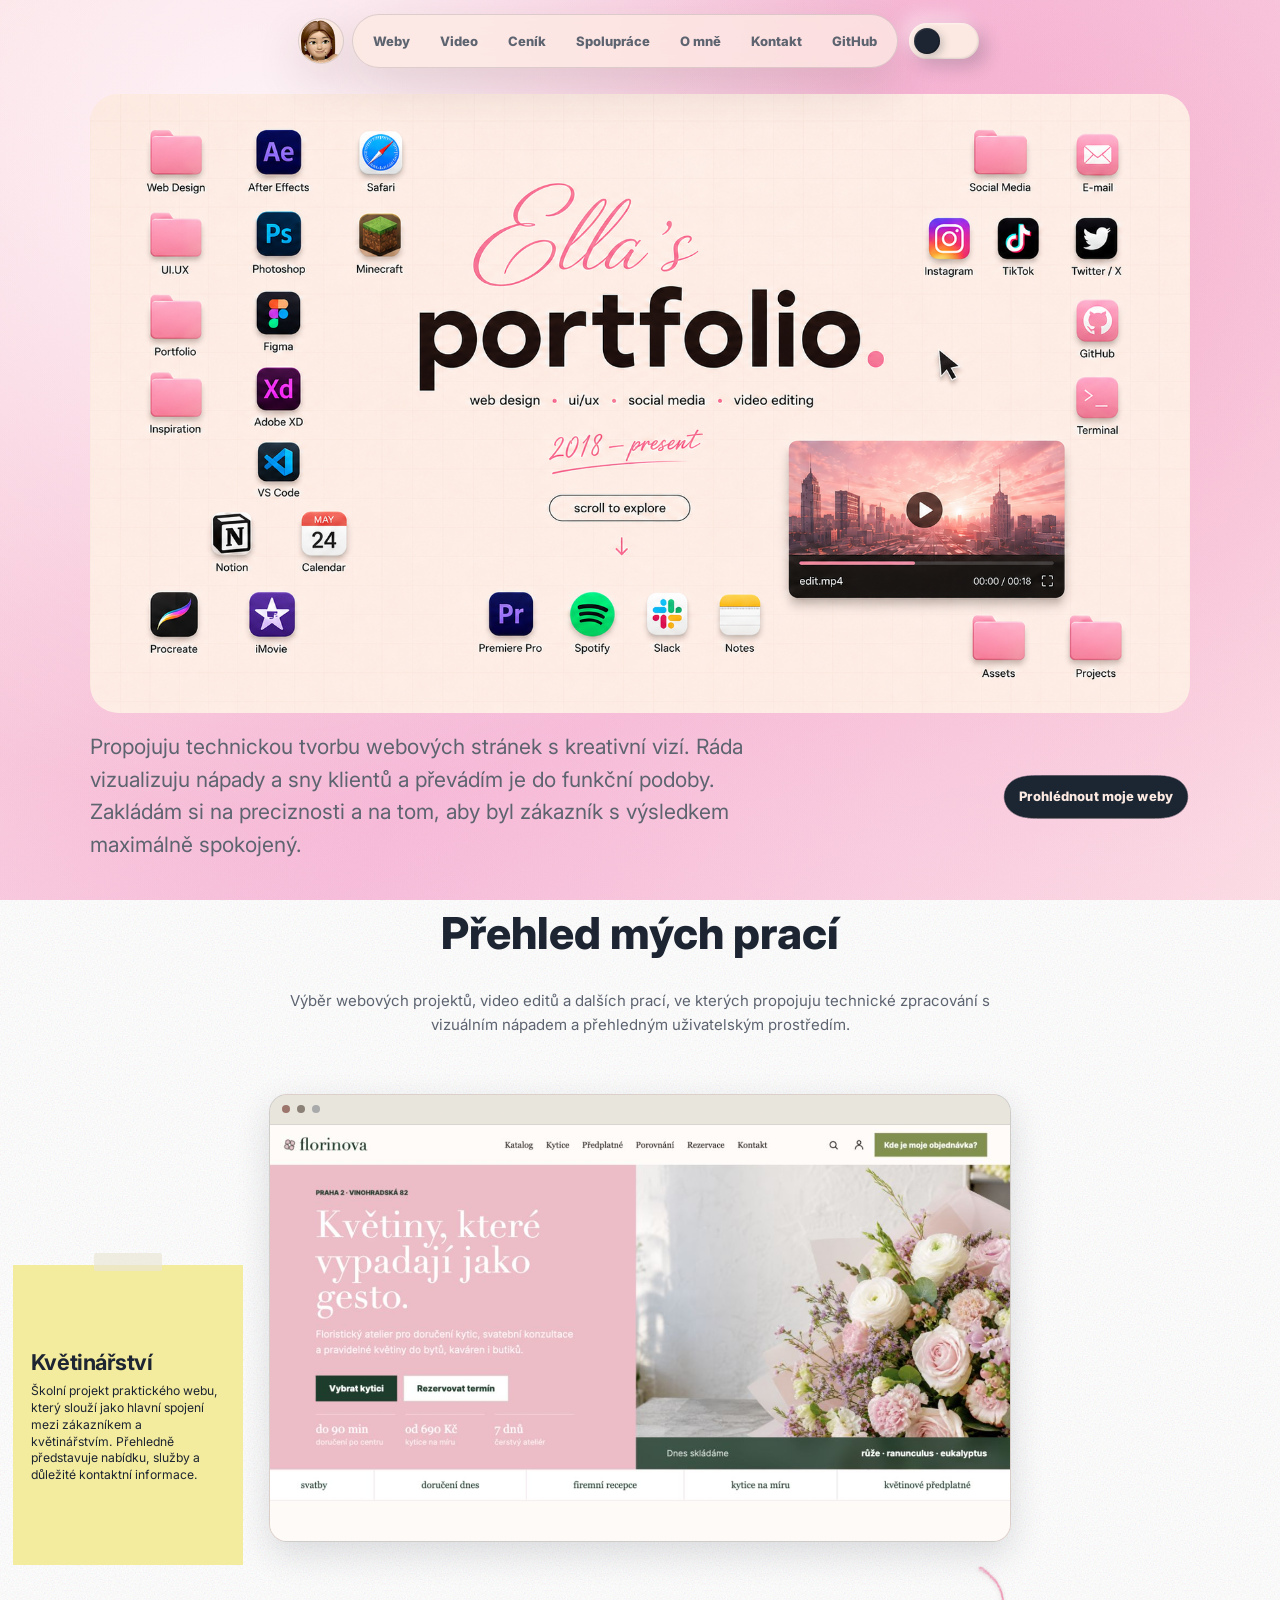
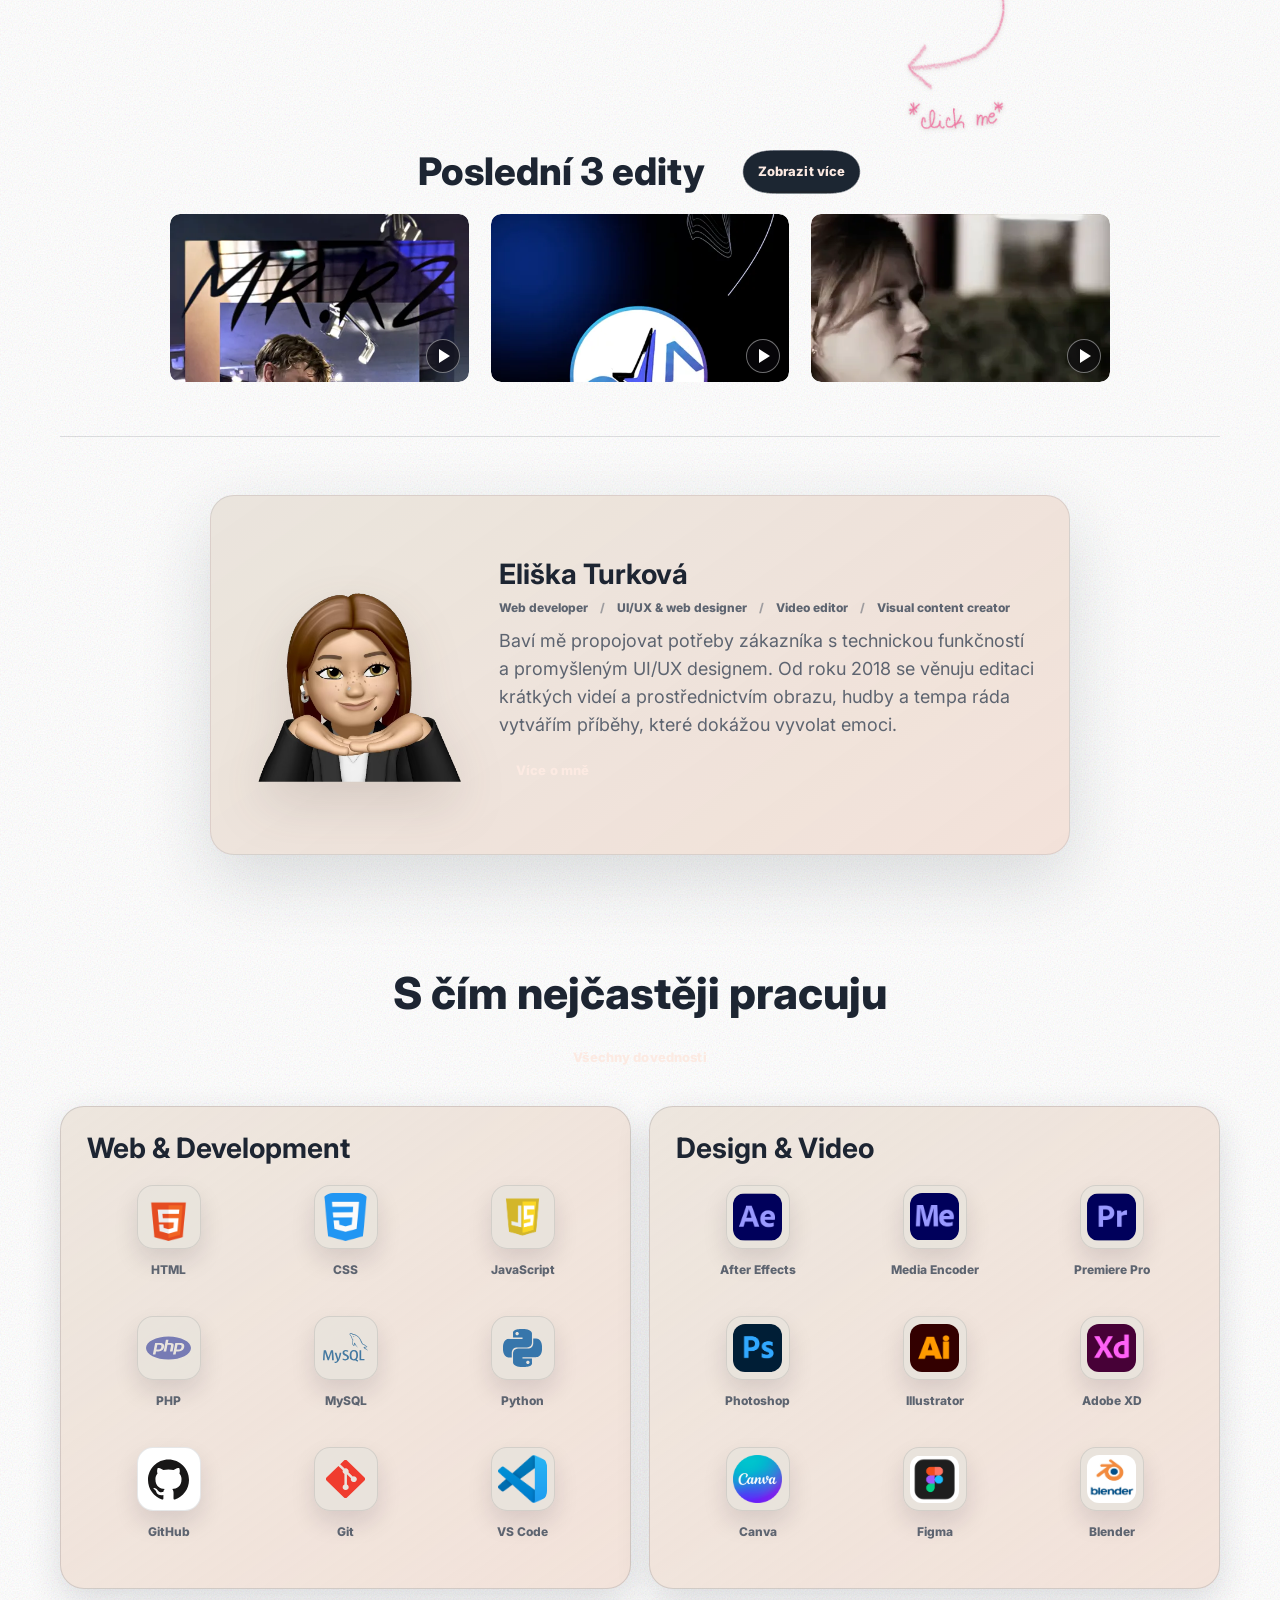
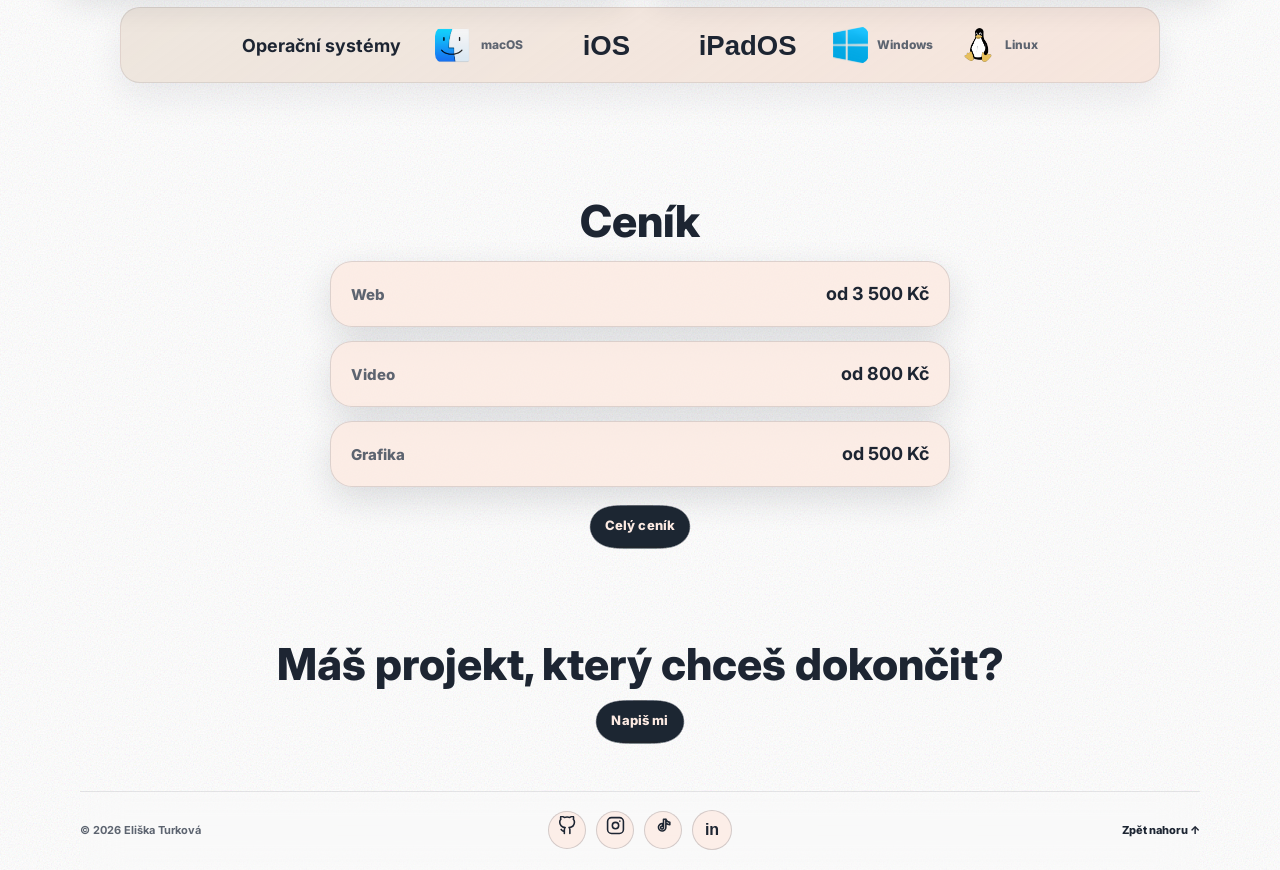
==== commit 23b0eb1f: "Refresh app.js cache key after CSS consolidation" ====
--- a/index.html
+++ b/index.html
@@ -9,7 +9,7 @@
     <link rel="preconnect" href="https://fonts.gstatic.com" crossorigin>
     <link href="https://fonts.googleapis.com/css2?family=Caveat:wght@600;700&family=Inter:wght@400;500;600;700;800&family=Playfair+Display:ital,wght@1,700&display=swap" rel="stylesheet">
     <link rel="stylesheet" href="assets/styles.css?v=20260708-single-v1">
-    <script src="assets/app.js?v=20260708-copy-v3" defer></script>
+    <script src="assets/app.js?v=20260708-single-v1" defer></script>
   </head>
   <body>
     <header class="site-header">
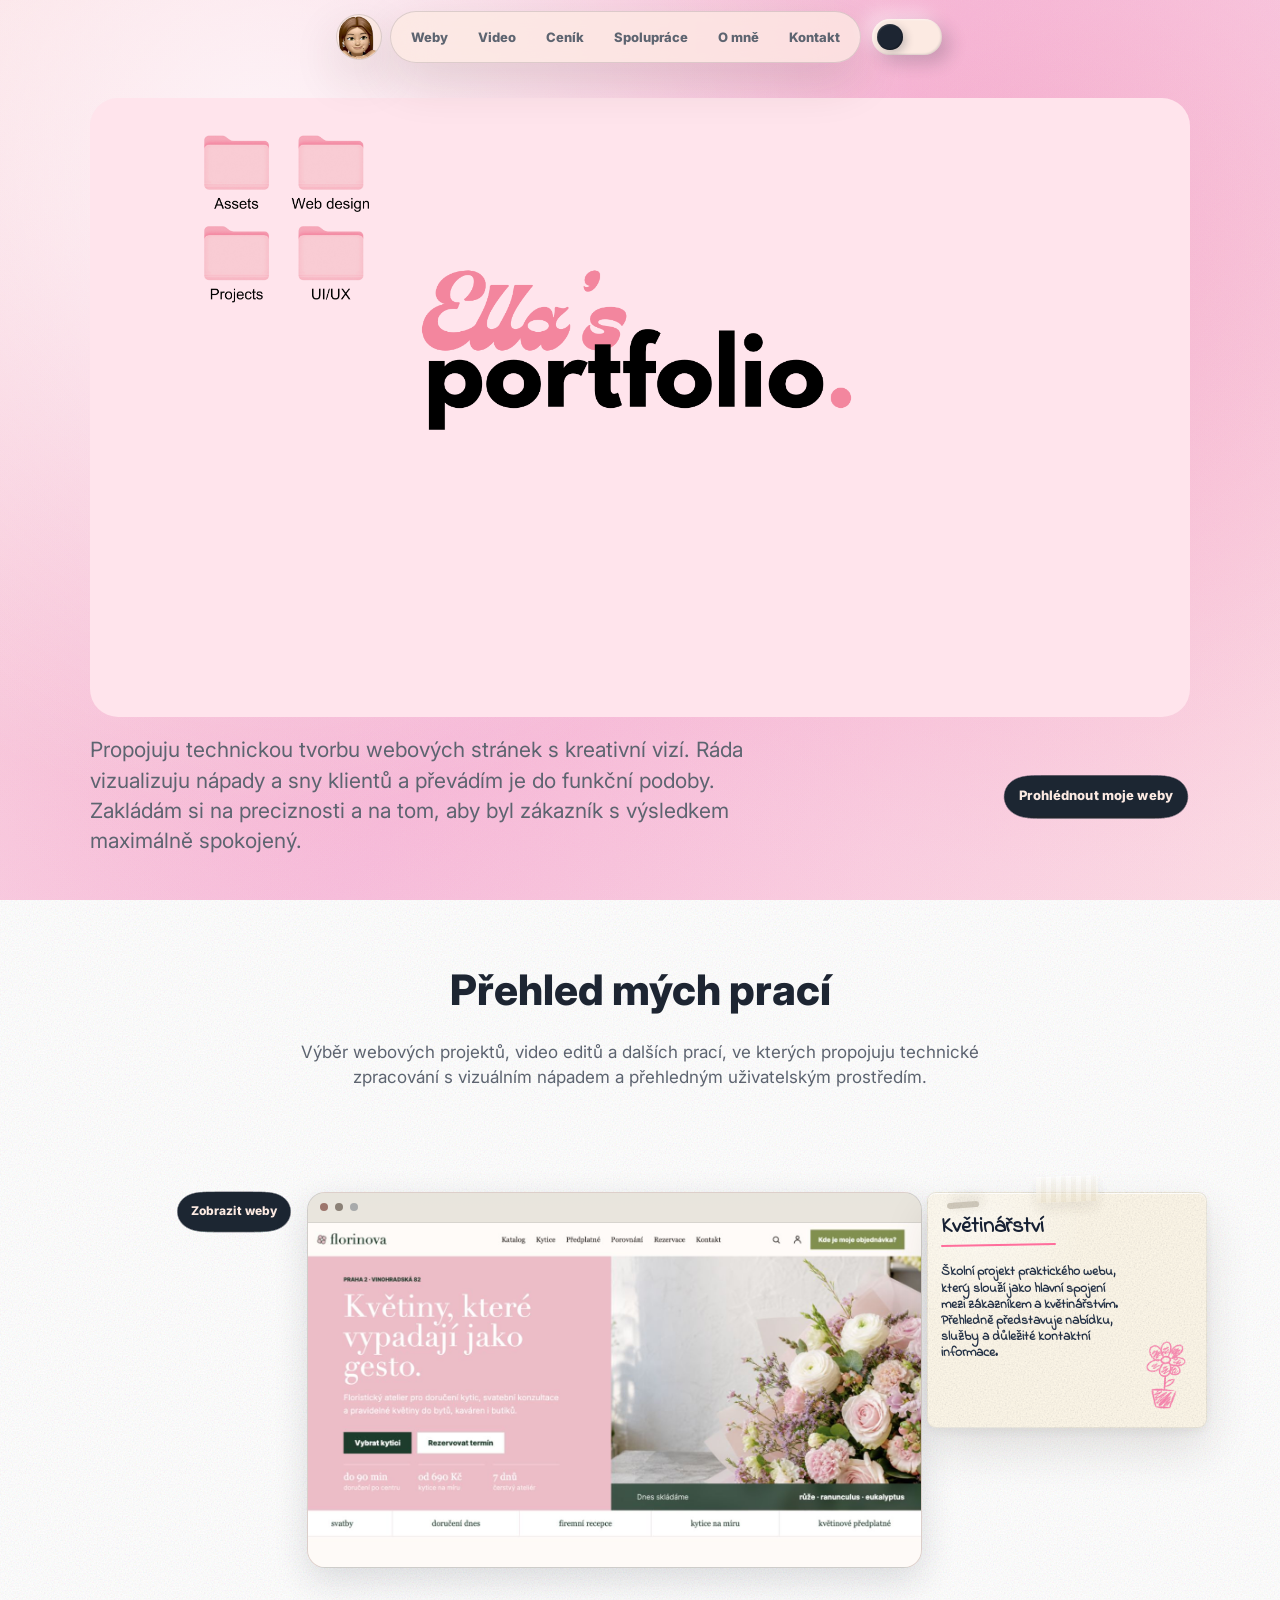
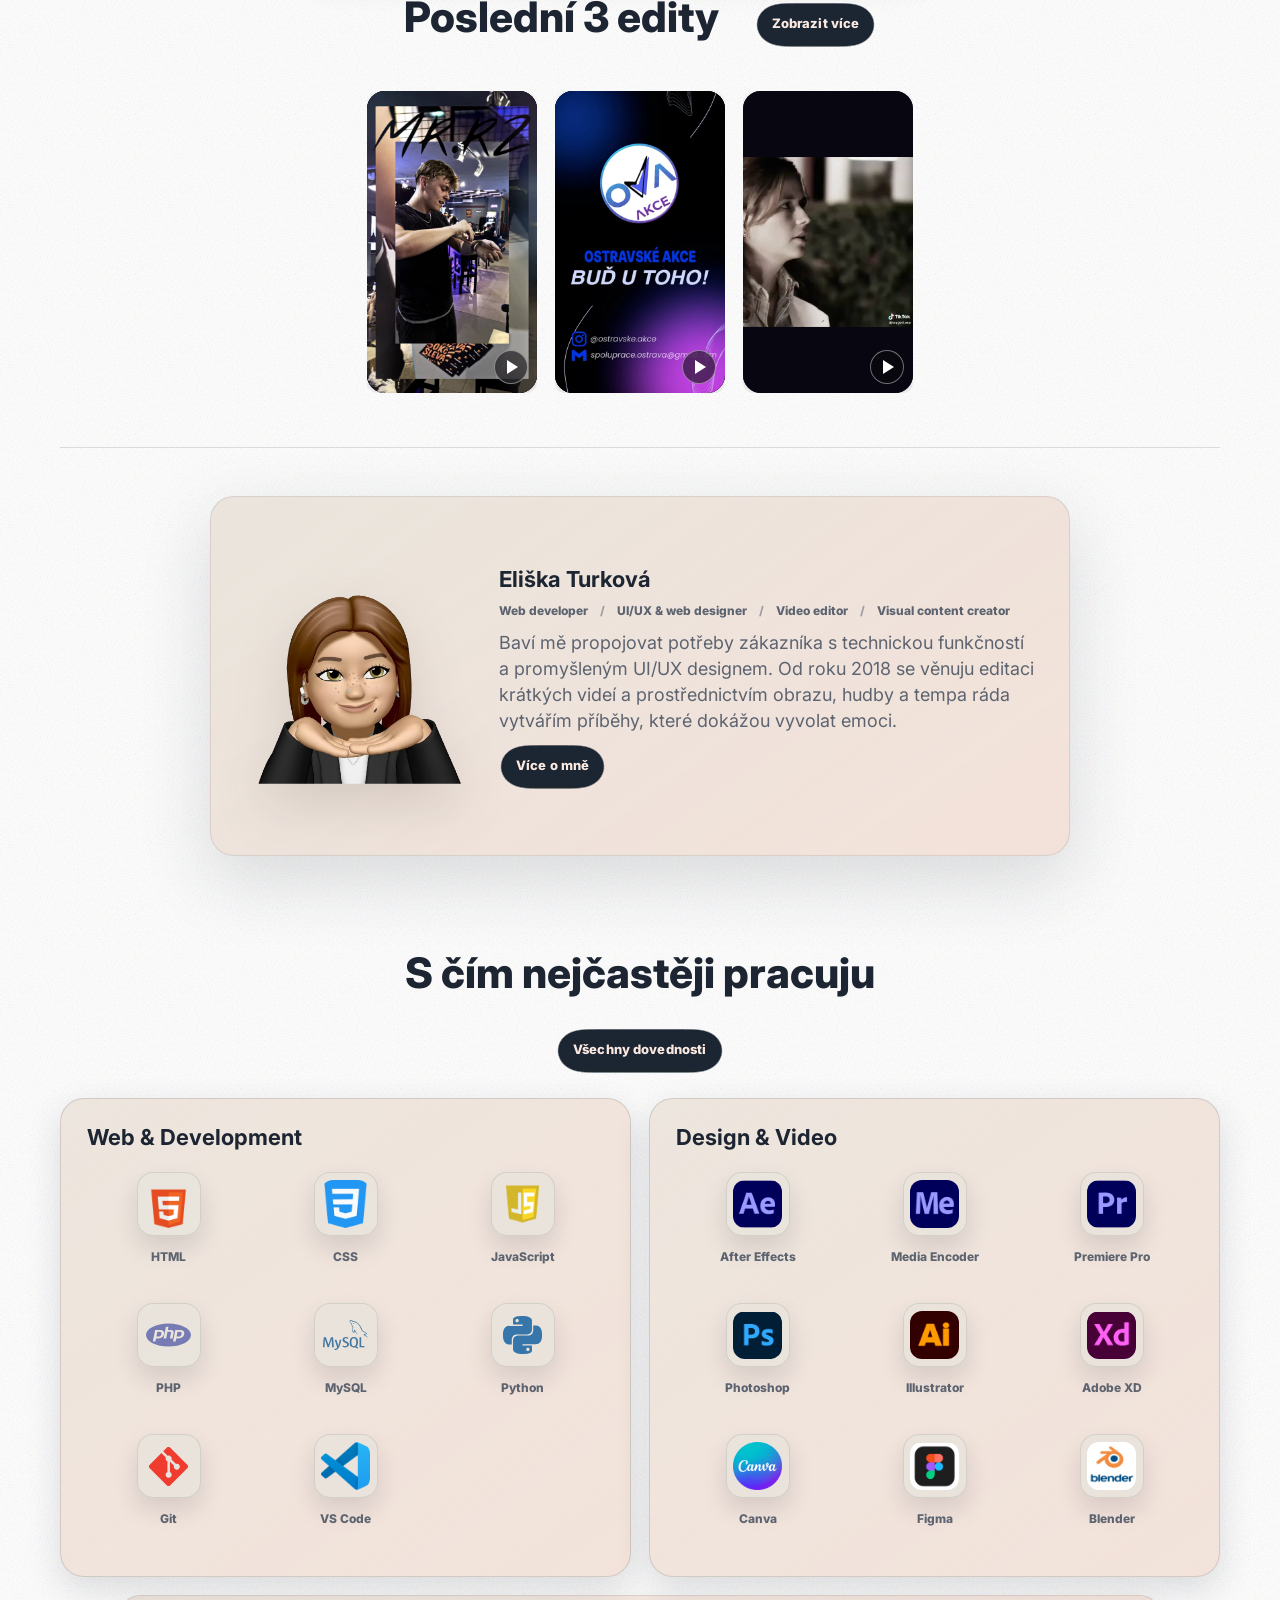
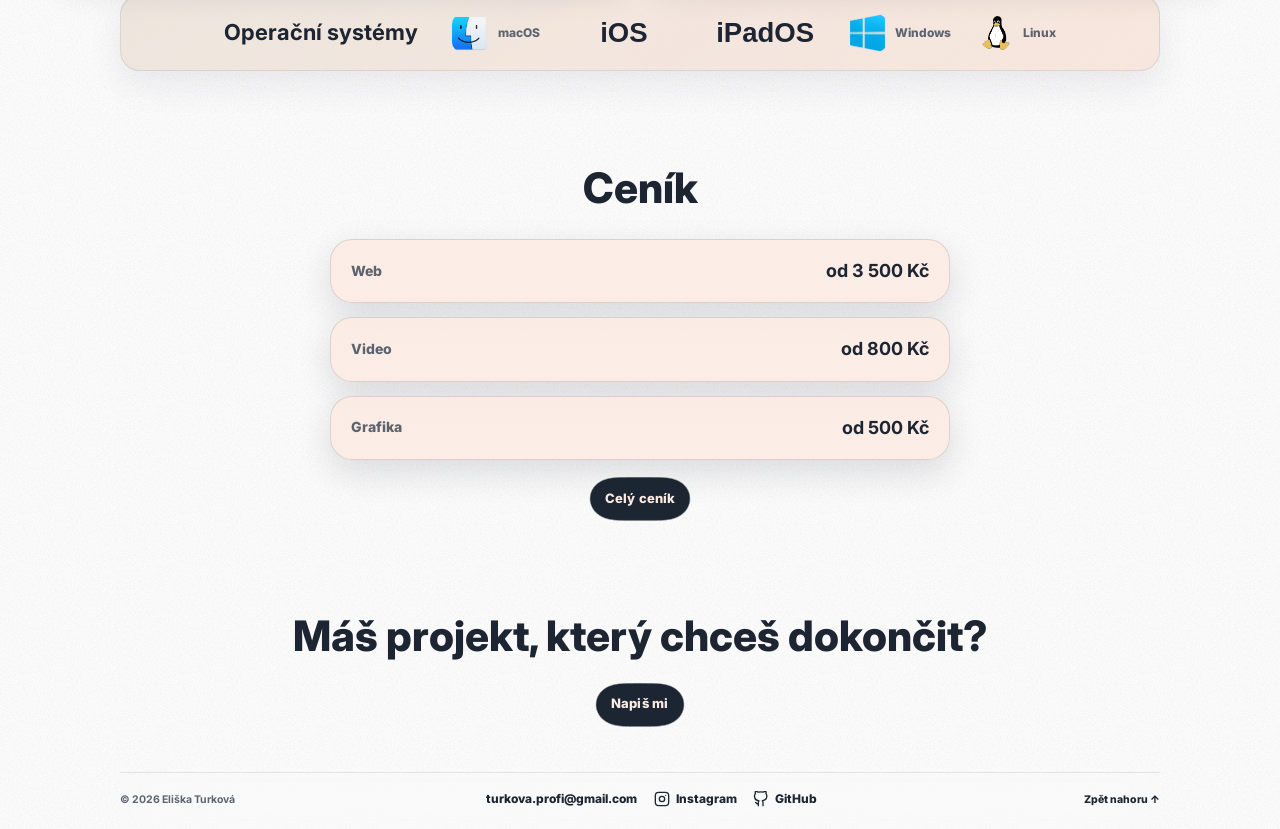
==== commit af4bccf6: "Update portfolio design" ====
--- a/index.html
+++ b/index.html
@@ -7,9 +7,10 @@
     <title>Portfolio | Eliška Turková</title>
     <link rel="preconnect" href="https://fonts.googleapis.com">
     <link rel="preconnect" href="https://fonts.gstatic.com" crossorigin>
-    <link href="https://fonts.googleapis.com/css2?family=Caveat:wght@600;700&family=Inter:wght@400;500;600;700;800&family=Playfair+Display:ital,wght@1,700&display=swap" rel="stylesheet">
-    <link rel="stylesheet" href="assets/styles.css?v=20260708-single-v1">
-    <script src="assets/app.js?v=20260708-single-v1" defer></script>
+    <link href="https://fonts.googleapis.com/css2?family=Caveat:wght@600;700&family=Indie+Flower&family=Inter:wght@400;500;600;700;800&family=Patrick+Hand&family=Playfair+Display:ital,wght@1,700&display=swap" rel="stylesheet">
+    <link rel="stylesheet" href="assets/styles.css?v=20260709-final-portrait-fix">
+    <link rel="stylesheet" href="assets/final-notes.css?v=20260708-notes-v1">
+    <script src="assets/app.js?v=20260709-final-portrait-fix" defer></script>
   </head>
   <body>
     <header class="site-header">
@@ -29,8 +30,7 @@
             <a href="spoluprace.html">Spolupráce</a>
             <a href="about.html">O mně</a>
             <a href="contact.html">Kontakt</a>
-            <a href="https://github.com/ellaaep" target="_blank" rel="noreferrer">GitHub</a>
-          </nav>
+                      </nav>
         </div>
         <div class="header-actions">
           <button class="theme-toggle" type="button" aria-label="Přepnout barevný režim">
@@ -61,6 +61,7 @@
 
       <section class="showcase-grid" aria-label="Vybraná práce">
         <article class="featured-web">
+          <a class="featured-web-cta-button" href="weby.html">Zobrazit weby</a>
           <a class="featured-web-screen" href="weby.html" aria-label="Prohlédnout moje weby">
             <span class="browser-bar" aria-hidden="true"><span></span><span></span><span></span></span>
             <span class="featured-web-viewport">
@@ -68,19 +69,14 @@
             </span>
           </a>
           <div class="featured-web-note">
+            <span class="sticky-tape" aria-hidden="true"></span>
             <h3>Květinářství</h3>
             <p>Školní projekt praktického webu, který slouží jako hlavní spojení mezi zákazníkem a květinářstvím. Přehledně představuje nabídku, služby a důležité kontaktní informace.</p>
-          </div>
-          <a class="featured-web-button click-arrow-link" href="weby.html" aria-label="Zobrazit další weby">
-            <span class="click-arrow-asset theme-asset" aria-hidden="true">
-              <img class="theme-asset-light" src="assets/handdrawn/light/sipka-02-svetly-rezim.png" alt="">
-              <img class="theme-asset-dark" src="assets/handdrawn/dark/sipka-01-tmavy-rezim.png" alt="">
+            <span class="note-doodle note-doodle-flower theme-asset" aria-hidden="true">
+              <img class="theme-asset-light" src="assets/custom-doodles/light-mode-pink-flower-transparent.png" alt="">
+              <img class="theme-asset-dark" src="assets/custom-doodles/dark-mode-purple-flower-transparent.png" alt="">
             </span>
-            <span class="click-text-asset theme-asset" aria-hidden="true">
-              <img class="theme-asset-light" src="assets/handdrawn/light/text-click-me-svetly-rezim.png" alt="">
-              <img class="theme-asset-dark" src="assets/handdrawn/dark/text-click-me-tmavy-rezim.png" alt="">
-            </span>
-          </a>
+          </div>
         </article>
 
         <div class="home-video-strip">
@@ -88,26 +84,7 @@
             <h2>Poslední 3 edity</h2>
             <a class="text-link" href="work.html#video">Zobrazit více</a>
           </div>
-          <div class="home-video-grid">
-            <a class="video-showcase-card" href="work.html#video" aria-label="Otevřít vybrané video">
-              <span class="video-showcase-poster">
-                <img src="assets/media/posters/akcni-reel.webp" alt="Náhled vybraného videa" loading="lazy">
-                <span class="motion-play-icon" aria-hidden="true"></span>
-              </span>
-            </a>
-            <a class="video-showcase-card" href="work.html#video" aria-label="Otevřít vybrané video">
-              <span class="video-showcase-poster">
-                <img src="assets/media/posters/outro-2026.webp" alt="Náhled vybraného videa" loading="lazy">
-                <span class="motion-play-icon" aria-hidden="true"></span>
-              </span>
-            </a>
-            <a class="video-showcase-card" href="work.html#video" aria-label="Otevřít vybrané video">
-              <span class="video-showcase-poster">
-                <img src="assets/media/posters/edit-2026-02.webp" alt="Náhled vybraného videa" loading="lazy">
-                <span class="motion-play-icon" aria-hidden="true"></span>
-              </span>
-            </a>
-          </div>
+          <div class="home-video-grid" data-home-videos></div>
         </div>
       </section>
 
@@ -147,7 +124,6 @@
               <div class="app"><span class="app-icon"><img src="assets/logos/skills/php.svg" alt="" aria-hidden="true" class="logo-wide"></span><p>PHP</p></div>
               <div class="app"><span class="app-icon"><img src="assets/logos/skills/mysql.svg" alt="" aria-hidden="true" class="logo-wide"></span><p>MySQL</p></div>
               <div class="app"><span class="app-icon"><img src="assets/logos/skills/python.svg" alt="" aria-hidden="true"></span><p>Python</p></div>
-              <div class="app"><span class="app-icon logo-github-box"><img src="assets/logos/skills/github.svg" alt="" aria-hidden="true" class="logo-github"></span><p>GitHub</p></div>
               <div class="app"><span class="app-icon"><img src="assets/logos/skills/git.svg" alt="" aria-hidden="true"></span><p>Git</p></div>
               <div class="app"><span class="app-icon"><img src="assets/logos/skills/vscode.webp" alt="" aria-hidden="true" class="logo-real"></span><p>VS Code</p></div>
             </div>
@@ -206,6 +182,21 @@
       </section>
     </main>
 
+    <div class="video-modal" data-video-modal hidden role="dialog" aria-modal="true" aria-labelledby="video-modal-title">
+      <div class="video-modal-backdrop" data-video-close></div>
+      <div class="video-modal-panel">
+        <button class="video-modal-close" type="button" data-video-close aria-label="Zavřít video">×</button>
+        <div class="video-modal-copy">
+          <span data-video-modal-meta></span>
+          <h2 id="video-modal-title" data-video-modal-title>Ukázka</h2>
+          <p data-video-modal-description></p>
+        </div>
+        <div class="video-modal-media" data-video-modal-media>
+          <video controls preload="none" playsinline data-video-player></video>
+        </div>
+      </div>
+    </div>
+
     <footer class="site-footer">
       <span>Eliška Turková</span>
       <span>weby / video / grafika</span>
--- a/assets/styles.css
+++ b/assets/styles.css
@@ -137,6 +137,662 @@
   }
 }
 
+/* Video gallery polish: bigger centered previews, hidden native scrollbar and custom year picker */
+.home-video-strip,
+.motion-block {
+  justify-items: center !important;
+}
+
+.home-video-strip .media-arrow-carousel,
+.motion-block .media-arrow-carousel {
+  width: min(100%, 1120px) !important;
+  padding-inline: 54px !important;
+}
+
+.motion-featured-grid,
+.motion-year-grid,
+.home-video-grid,
+.media-arrow-carousel .motion-featured-grid,
+.media-arrow-carousel .motion-year-grid,
+.media-arrow-carousel .home-video-grid {
+  justify-content: center !important;
+  overflow-x: auto !important;
+  scrollbar-width: none !important;
+  -ms-overflow-style: none !important;
+}
+
+.motion-featured-grid::-webkit-scrollbar,
+.motion-year-grid::-webkit-scrollbar,
+.home-video-grid::-webkit-scrollbar,
+.media-arrow-carousel .motion-featured-grid::-webkit-scrollbar,
+.media-arrow-carousel .motion-year-grid::-webkit-scrollbar,
+.media-arrow-carousel .home-video-grid::-webkit-scrollbar {
+  display: none !important;
+  width: 0 !important;
+  height: 0 !important;
+}
+
+.media-arrow-carousel.is-scrollable .motion-featured-grid,
+.media-arrow-carousel.is-scrollable .motion-year-grid,
+.media-arrow-carousel.is-scrollable .home-video-grid {
+  justify-content: flex-start !important;
+}
+
+.motion-featured-item,
+.home-video-grid .video-showcase-card {
+  flex: 0 0 clamp(300px, 31vw, 370px) !important;
+  width: clamp(300px, 31vw, 370px) !important;
+}
+
+.motion-year-grid .motion-video-card {
+  flex: 0 0 clamp(280px, 28vw, 350px) !important;
+  width: clamp(280px, 28vw, 350px) !important;
+}
+
+.video-showcase-poster,
+.motion-poster-wrap,
+.motion-video-card-featured[data-format="portrait"] .motion-poster-wrap,
+.motion-video-card-featured[data-format="square"] .motion-poster-wrap,
+.motion-video-card-featured[data-format="landscape"] .motion-poster-wrap {
+  aspect-ratio: 4 / 3 !important;
+  border-radius: 16px !important;
+  background:
+    radial-gradient(circle at 24% 16%, rgba(238, 113, 158, 0.22), transparent 36%),
+    #080711 !important;
+  box-shadow:
+    inset 0 0 0 1px rgba(255, 255, 255, 0.08),
+    0 16px 40px rgba(29, 37, 50, 0.16) !important;
+}
+
+.video-showcase-poster img,
+.motion-poster-wrap img {
+  filter: saturate(1.08) contrast(1.04) brightness(1.02) !important;
+  object-fit: cover !important;
+  object-position: center 38% !important;
+}
+
+.motion-video-card[data-video-id="edit-2022-01"] .motion-poster-wrap img,
+.motion-video-card[data-video-id="edit-2024-01"] .motion-poster-wrap img,
+.motion-video-card[data-video-id="edit-2025-02"] .motion-poster-wrap img {
+  object-position: center 30% !important;
+}
+
+.motion-video-card[data-video-id="outro-2026"] .motion-poster-wrap img,
+.video-showcase-card[data-video-id="outro-2026"] .video-showcase-poster img {
+  object-position: center 42% !important;
+}
+
+.motion-year-note {
+  width: min(680px, 100%) !important;
+  margin: -4px auto 10px !important;
+  color: var(--muted) !important;
+  font-size: clamp(13px, 1.1vw, 15px) !important;
+  font-weight: 750 !important;
+  line-height: 1.45 !important;
+  text-align: center !important;
+}
+
+.motion-year-select-wrap {
+  width: min(100%, 230px) !important;
+}
+
+.motion-year-picker {
+  position: relative !important;
+  width: min(100%, 230px) !important;
+  margin-inline: auto !important;
+}
+
+.motion-year-picker .motion-year-select {
+  position: absolute !important;
+  width: 1px !important;
+  height: 1px !important;
+  overflow: hidden !important;
+  clip: rect(0 0 0 0) !important;
+  white-space: nowrap !important;
+}
+
+.motion-year-picker__button {
+  display: flex !important;
+  width: 100% !important;
+  min-height: 44px !important;
+  align-items: center !important;
+  justify-content: space-between !important;
+  gap: 12px !important;
+  padding: 0 16px !important;
+  border: 1px solid color-mix(in srgb, var(--text) 16%, transparent) !important;
+  border-radius: 16px !important;
+  background: color-mix(in srgb, var(--surface) 88%, transparent) !important;
+  color: var(--text) !important;
+  box-shadow: var(--shadow-tight) !important;
+  cursor: pointer !important;
+  font: inherit !important;
+  font-size: 14px !important;
+  font-weight: 900 !important;
+}
+
+.motion-year-picker__button::after {
+  width: 8px !important;
+  height: 8px !important;
+  border-right: 2px solid currentColor !important;
+  border-bottom: 2px solid currentColor !important;
+  content: "" !important;
+  transform: translateY(-2px) rotate(45deg) !important;
+}
+
+.motion-year-picker__menu {
+  position: absolute !important;
+  top: calc(100% + 8px) !important;
+  left: 0 !important;
+  z-index: 30 !important;
+  display: grid !important;
+  width: 100% !important;
+  gap: 4px !important;
+  padding: 8px !important;
+  border: 1px solid color-mix(in srgb, var(--text) 16%, transparent) !important;
+  border-radius: 16px !important;
+  background: color-mix(in srgb, var(--surface) 94%, transparent) !important;
+  box-shadow: var(--shadow) !important;
+  backdrop-filter: blur(18px) !important;
+}
+
+.motion-year-picker__menu[hidden] {
+  display: none !important;
+}
+
+.motion-year-picker__option {
+  min-height: 34px !important;
+  padding: 0 11px !important;
+  border: 0 !important;
+  border-radius: 11px !important;
+  background: transparent !important;
+  color: var(--text) !important;
+  cursor: pointer !important;
+  font: inherit !important;
+  font-size: 13px !important;
+  font-weight: 850 !important;
+  text-align: left !important;
+}
+
+.motion-year-picker__option:hover,
+.motion-year-picker__option[aria-selected="true"] {
+  background: color-mix(in srgb, var(--scribble-pink) 18%, var(--surface) 82%) !important;
+}
+
+.video-modal-copy {
+  width: min(100%, 760px) !important;
+  margin: 0 auto 12px !important;
+  text-align: center !important;
+}
+
+.video-modal-copy span {
+  display: none !important;
+}
+
+.video-modal-copy h2 {
+  margin-bottom: 8px !important;
+}
+
+.video-modal-copy p {
+  width: min(100%, 620px) !important;
+  margin: 0 auto !important;
+  color: rgba(255, 255, 255, 0.78) !important;
+  font-size: 14px !important;
+  font-weight: 700 !important;
+  line-height: 1.45 !important;
+}
+
+.video-modal-copy a {
+  color: #fff !important;
+  text-decoration: underline !important;
+  text-underline-offset: 3px !important;
+}
+
+@media (max-width: 760px) {
+  .home-video-strip .media-arrow-carousel,
+  .motion-block .media-arrow-carousel {
+    padding-inline: 42px !important;
+  }
+
+  .motion-featured-item,
+  .home-video-grid .video-showcase-card,
+  .motion-year-grid .motion-video-card {
+    flex-basis: min(76vw, 320px) !important;
+    width: min(76vw, 320px) !important;
+  }
+
+  .video-showcase-poster,
+  .motion-poster-wrap,
+  .motion-video-card-featured[data-format="portrait"] .motion-poster-wrap,
+  .motion-video-card-featured[data-format="square"] .motion-poster-wrap,
+  .motion-video-card-featured[data-format="landscape"] .motion-poster-wrap {
+    aspect-ratio: 1 / 1 !important;
+  }
+}
+
+/* end-of-file final overrides anchor */
+
+/* Absolute last note override: photo-reference paper notes and top click arrows. */
+.featured-web-note,
+.website-note,
+.website-card:nth-child(even) .website-note {
+  overflow: visible !important;
+  border: 1px solid rgba(32, 38, 48, 0.08) !important;
+  border-radius: 9px !important;
+  background:
+    radial-gradient(circle at 18% 14%, rgba(255, 255, 255, 0.88), transparent 34%),
+    linear-gradient(155deg, rgba(255, 255, 255, 0.42), transparent 42%),
+    var(--sticky-fibers),
+    var(--note-paper-final, #fff8e8) !important;
+  box-shadow:
+    0 22px 46px rgba(38, 31, 22, 0.12),
+    0 4px 12px rgba(38, 31, 22, 0.06),
+    inset 0 1px 0 rgba(255, 255, 255, 0.82) !important;
+  color: var(--note-ink-final, #162033) !important;
+}
+
+.featured-web-note::before,
+.website-note::before,
+.website-card:nth-child(even) .website-note::before {
+  display: block !important;
+  position: absolute !important;
+  top: 9px !important;
+  left: 19px !important;
+  z-index: 0 !important;
+  width: 32px !important;
+  height: 6px !important;
+  border-radius: 999px !important;
+  background: rgba(76, 63, 45, 0.055) !important;
+  content: "" !important;
+  transform: rotate(-4deg) !important;
+}
+
+.featured-web-note::after,
+.website-note::after,
+.website-card:nth-child(even) .website-note::after {
+  display: block !important;
+  position: absolute !important;
+  right: 18px !important;
+  bottom: 17px !important;
+  z-index: 2 !important;
+  width: 34px !important;
+  height: 40px !important;
+  background-color: var(--note-line-final, #ff6e9c) !important;
+  content: "" !important;
+  opacity: 0.94 !important;
+  transform: rotate(-5deg) !important;
+  mask-position: center !important;
+  mask-repeat: no-repeat !important;
+  mask-size: contain !important;
+  -webkit-mask-position: center !important;
+  -webkit-mask-repeat: no-repeat !important;
+  -webkit-mask-size: contain !important;
+}
+
+.featured-web-note::after,
+.website-card:nth-child(1) .website-note::after {
+  mask-image: url("data:image/svg+xml,%3Csvg viewBox='0 0 42 48' xmlns='http://www.w3.org/2000/svg'%3E%3Cpath d='M21 42C11 31 5 22 8 14c2-5 8-6 13 2 5-8 12-7 14-2 3 8-4 17-14 28Z' fill='none' stroke='black' stroke-width='3' stroke-linejoin='round'/%3E%3C/svg%3E") !important;
+  -webkit-mask-image: url("data:image/svg+xml,%3Csvg viewBox='0 0 42 48' xmlns='http://www.w3.org/2000/svg'%3E%3Cpath d='M21 42C11 31 5 22 8 14c2-5 8-6 13 2 5-8 12-7 14-2 3 8-4 17-14 28Z' fill='none' stroke='black' stroke-width='3' stroke-linejoin='round'/%3E%3C/svg%3E") !important;
+}
+
+.website-card:nth-child(2) .website-note::after {
+  mask-image: url("data:image/svg+xml,%3Csvg viewBox='0 0 44 48' xmlns='http://www.w3.org/2000/svg'%3E%3Cpath d='M23 5l4 14 13 2-11 8 4 14-11-9-12 9 5-14L4 21l14-2 5-14Z' fill='none' stroke='black' stroke-width='3' stroke-linejoin='round'/%3E%3C/svg%3E") !important;
+  -webkit-mask-image: url("data:image/svg+xml,%3Csvg viewBox='0 0 44 48' xmlns='http://www.w3.org/2000/svg'%3E%3Cpath d='M23 5l4 14 13 2-11 8 4 14-11-9-12 9 5-14L4 21l14-2 5-14Z' fill='none' stroke='black' stroke-width='3' stroke-linejoin='round'/%3E%3C/svg%3E") !important;
+}
+
+.website-card:nth-child(3) .website-note::after {
+  mask-image: url("data:image/svg+xml,%3Csvg viewBox='0 0 36 48' xmlns='http://www.w3.org/2000/svg'%3E%3Cpath d='M21 3L7 27h12l-5 18 16-26H18l3-16Z' fill='none' stroke='black' stroke-width='3' stroke-linejoin='round'/%3E%3C/svg%3E") !important;
+  -webkit-mask-image: url("data:image/svg+xml,%3Csvg viewBox='0 0 36 48' xmlns='http://www.w3.org/2000/svg'%3E%3Cpath d='M21 3L7 27h12l-5 18 16-26H18l3-16Z' fill='none' stroke='black' stroke-width='3' stroke-linejoin='round'/%3E%3C/svg%3E") !important;
+}
+
+.website-card:nth-child(4) .website-note::after {
+  width: 38px !important;
+  mask-image: url("data:image/svg+xml,%3Csvg viewBox='0 0 42 48' xmlns='http://www.w3.org/2000/svg'%3E%3Cpath d='M19 5v24M11 18v15M27 18v14M35 23v12c0 6-5 10-12 10h-3c-8 0-13-5-13-12v-5c0-3 5-3 6 0l2 5M8 39l-5 3M8 35H2M12 42l-3 4' fill='none' stroke='black' stroke-width='3' stroke-linecap='round' stroke-linejoin='round'/%3E%3C/svg%3E") !important;
+  -webkit-mask-image: url("data:image/svg+xml,%3Csvg viewBox='0 0 42 48' xmlns='http://www.w3.org/2000/svg'%3E%3Cpath d='M19 5v24M11 18v15M27 18v14M35 23v12c0 6-5 10-12 10h-3c-8 0-13-5-13-12v-5c0-3 5-3 6 0l2 5M8 39l-5 3M8 35H2M12 42l-3 4' fill='none' stroke='black' stroke-width='3' stroke-linecap='round' stroke-linejoin='round'/%3E%3C/svg%3E") !important;
+}
+
+.sticky-tape {
+  top: -17px !important;
+  left: 50% !important;
+  width: 62px !important;
+  height: 26px !important;
+  border-radius: 2px !important;
+  background:
+    repeating-linear-gradient(90deg, rgba(255, 255, 255, 0.16) 0 5px, rgba(172, 154, 118, 0.055) 5px 10px),
+    linear-gradient(180deg, rgba(255, 255, 255, 0.48), var(--note-tape-final, rgba(232, 222, 198, 0.64))) !important;
+  box-shadow:
+    0 7px 13px rgba(46, 34, 20, 0.09),
+    inset 0 1px 0 rgba(255, 255, 255, 0.45) !important;
+  opacity: 0.86 !important;
+  transform: translateX(-50%) rotate(-2deg) !important;
+}
+
+.website-card:nth-child(even) .sticky-tape {
+  transform: translateX(-50%) rotate(2deg) !important;
+}
+
+.featured-web-note h3,
+.website-note h2,
+.website-card:nth-child(even) .website-note h2 {
+  position: relative !important;
+  display: inline-block !important;
+  margin-bottom: 18px !important;
+  color: var(--note-ink-final, #162033) !important;
+  font-family: "Indie Flower", "Patrick Hand", "Segoe Print", cursive !important;
+  font-size: clamp(22px, 1.75vw, 27px) !important;
+  font-weight: 600 !important;
+  line-height: 1.05 !important;
+}
+
+.featured-web-note h3::after,
+.website-note h2::after,
+.website-card:nth-child(even) .website-note h2::after {
+  position: absolute !important;
+  left: 0 !important;
+  bottom: -8px !important;
+  width: 112% !important;
+  height: 2px !important;
+  border-radius: 999px !important;
+  background: var(--note-line-final, #ff6e9c) !important;
+  content: "" !important;
+  transform: rotate(-1deg) !important;
+}
+
+.featured-web-note p,
+.website-note p,
+.website-card:nth-child(even) .website-note p {
+  color: var(--note-muted-final, #233146) !important;
+  font-family: "Indie Flower", "Patrick Hand", "Segoe Print", cursive !important;
+  font-size: clamp(13.5px, 1vw, 15.8px) !important;
+  font-weight: 600 !important;
+  line-height: 1.2 !important;
+}
+
+.websites-top-click {
+  gap: 8px !important;
+  width: min(390px, 90vw) !important;
+  min-height: 96px !important;
+  margin: clamp(8px, 1.8vw, 20px) auto clamp(20px, 3vw, 36px) !important;
+}
+
+.websites-top-click .click-text-asset {
+  width: clamp(156px, 19vw, 228px) !important;
+}
+
+.websites-top-click .click-arrow-asset {
+  width: clamp(112px, 13vw, 168px) !important;
+  transform: translateY(4px) rotate(4deg) !important;
+}
+
+.websites-top-click::before,
+.websites-top-click::after {
+  display: block !important;
+  position: absolute !important;
+  top: 54px !important;
+  width: 84px !important;
+  height: 48px !important;
+  background-color: var(--note-line-final, #ff6e9c) !important;
+  content: "" !important;
+  opacity: 0.8 !important;
+  pointer-events: none !important;
+  mask-image: url("data:image/svg+xml,%3Csvg viewBox='0 0 92 54' xmlns='http://www.w3.org/2000/svg'%3E%3Cpath d='M5 8c28 5 52 15 77 35M70 25l13 18-23 2' fill='none' stroke='black' stroke-width='4' stroke-linecap='round' stroke-linejoin='round'/%3E%3C/svg%3E") !important;
+  mask-position: center !important;
+  mask-repeat: no-repeat !important;
+  mask-size: contain !important;
+  -webkit-mask-image: url("data:image/svg+xml,%3Csvg viewBox='0 0 92 54' xmlns='http://www.w3.org/2000/svg'%3E%3Cpath d='M5 8c28 5 52 15 77 35M70 25l13 18-23 2' fill='none' stroke='black' stroke-width='4' stroke-linecap='round' stroke-linejoin='round'/%3E%3C/svg%3E") !important;
+  -webkit-mask-position: center !important;
+  -webkit-mask-repeat: no-repeat !important;
+  -webkit-mask-size: contain !important;
+}
+
+.websites-top-click::before {
+  left: -74px !important;
+  transform: scaleX(-1) rotate(-4deg) !important;
+}
+
+.websites-top-click::after {
+  right: -74px !important;
+  transform: rotate(-4deg) !important;
+}
+
+@media (max-width: 760px) {
+  .websites-top-click::before,
+  .websites-top-click::after {
+    display: none !important;
+  }
+
+  .websites-top-click {
+    width: min(304px, 90vw) !important;
+    min-height: 86px !important;
+  }
+
+  .websites-top-click .click-text-asset {
+    width: clamp(132px, 42vw, 164px) !important;
+  }
+
+  .websites-top-click .click-arrow-asset {
+    width: clamp(86px, 26vw, 110px) !important;
+  }
+}
+
+/* Final sticky-note pass from the photo references. */
+:root {
+  --note-paper-final: #fff8e8;
+  --note-ink-final: #162033;
+  --note-muted-final: #233146;
+  --note-line-final: #ff6e9c;
+  --note-tape-final: rgba(232, 222, 198, 0.64);
+}
+
+[data-theme="dark"] {
+  --note-paper-final: #efe8d9;
+  --note-ink-final: #141b2a;
+  --note-muted-final: #243046;
+  --note-line-final: #f06a98;
+  --note-tape-final: rgba(239, 232, 214, 0.64);
+}
+
+.featured-web-note,
+.website-note,
+.website-card:nth-child(even) .website-note {
+  overflow: visible !important;
+  border: 1px solid rgba(32, 38, 48, 0.08) !important;
+  border-radius: 9px !important;
+  background:
+    radial-gradient(circle at 18% 14%, rgba(255, 255, 255, 0.88), transparent 34%),
+    linear-gradient(155deg, rgba(255, 255, 255, 0.42), transparent 42%),
+    var(--sticky-fibers),
+    var(--note-paper-final) !important;
+  box-shadow:
+    0 22px 46px rgba(38, 31, 22, 0.12),
+    0 4px 12px rgba(38, 31, 22, 0.06),
+    inset 0 1px 0 rgba(255, 255, 255, 0.82) !important;
+  color: var(--note-ink-final) !important;
+}
+
+.featured-web-note::before,
+.website-note::before,
+.website-card:nth-child(even) .website-note::before {
+  display: block !important;
+  position: absolute !important;
+  top: 9px !important;
+  left: 19px !important;
+  z-index: 0 !important;
+  width: 32px !important;
+  height: 6px !important;
+  border-radius: 999px !important;
+  background: rgba(76, 63, 45, 0.055) !important;
+  content: "" !important;
+  transform: rotate(-4deg) !important;
+}
+
+.featured-web-note::after,
+.website-note::after,
+.website-card:nth-child(even) .website-note::after {
+  display: block !important;
+  position: absolute !important;
+  right: 18px !important;
+  bottom: 17px !important;
+  z-index: 2 !important;
+  width: 34px !important;
+  height: 40px !important;
+  background-color: var(--note-line-final) !important;
+  content: "" !important;
+  opacity: 0.94 !important;
+  transform: rotate(-5deg) !important;
+  mask-position: center !important;
+  mask-repeat: no-repeat !important;
+  mask-size: contain !important;
+  -webkit-mask-position: center !important;
+  -webkit-mask-repeat: no-repeat !important;
+  -webkit-mask-size: contain !important;
+}
+
+.featured-web-note::after,
+.website-card:nth-child(1) .website-note::after {
+  mask-image: url("data:image/svg+xml,%3Csvg viewBox='0 0 42 48' xmlns='http://www.w3.org/2000/svg'%3E%3Cpath d='M21 42C11 31 5 22 8 14c2-5 8-6 13 2 5-8 12-7 14-2 3 8-4 17-14 28Z' fill='none' stroke='black' stroke-width='3' stroke-linejoin='round'/%3E%3C/svg%3E");
+  -webkit-mask-image: url("data:image/svg+xml,%3Csvg viewBox='0 0 42 48' xmlns='http://www.w3.org/2000/svg'%3E%3Cpath d='M21 42C11 31 5 22 8 14c2-5 8-6 13 2 5-8 12-7 14-2 3 8-4 17-14 28Z' fill='none' stroke='black' stroke-width='3' stroke-linejoin='round'/%3E%3C/svg%3E");
+}
+
+.website-card:nth-child(2) .website-note::after {
+  mask-image: url("data:image/svg+xml,%3Csvg viewBox='0 0 44 48' xmlns='http://www.w3.org/2000/svg'%3E%3Cpath d='M23 5l4 14 13 2-11 8 4 14-11-9-12 9 5-14L4 21l14-2 5-14Z' fill='none' stroke='black' stroke-width='3' stroke-linejoin='round'/%3E%3C/svg%3E");
+  -webkit-mask-image: url("data:image/svg+xml,%3Csvg viewBox='0 0 44 48' xmlns='http://www.w3.org/2000/svg'%3E%3Cpath d='M23 5l4 14 13 2-11 8 4 14-11-9-12 9 5-14L4 21l14-2 5-14Z' fill='none' stroke='black' stroke-width='3' stroke-linejoin='round'/%3E%3C/svg%3E");
+}
+
+.website-card:nth-child(3) .website-note::after {
+  mask-image: url("data:image/svg+xml,%3Csvg viewBox='0 0 36 48' xmlns='http://www.w3.org/2000/svg'%3E%3Cpath d='M21 3L7 27h12l-5 18 16-26H18l3-16Z' fill='none' stroke='black' stroke-width='3' stroke-linejoin='round'/%3E%3C/svg%3E");
+  -webkit-mask-image: url("data:image/svg+xml,%3Csvg viewBox='0 0 36 48' xmlns='http://www.w3.org/2000/svg'%3E%3Cpath d='M21 3L7 27h12l-5 18 16-26H18l3-16Z' fill='none' stroke='black' stroke-width='3' stroke-linejoin='round'/%3E%3C/svg%3E");
+}
+
+.website-card:nth-child(4) .website-note::after {
+  width: 38px !important;
+  mask-image: url("data:image/svg+xml,%3Csvg viewBox='0 0 42 48' xmlns='http://www.w3.org/2000/svg'%3E%3Cpath d='M19 5v24M11 18v15M27 18v14M35 23v12c0 6-5 10-12 10h-3c-8 0-13-5-13-12v-5c0-3 5-3 6 0l2 5M8 39l-5 3M8 35H2M12 42l-3 4' fill='none' stroke='black' stroke-width='3' stroke-linecap='round' stroke-linejoin='round'/%3E%3C/svg%3E");
+  -webkit-mask-image: url("data:image/svg+xml,%3Csvg viewBox='0 0 42 48' xmlns='http://www.w3.org/2000/svg'%3E%3Cpath d='M19 5v24M11 18v15M27 18v14M35 23v12c0 6-5 10-12 10h-3c-8 0-13-5-13-12v-5c0-3 5-3 6 0l2 5M8 39l-5 3M8 35H2M12 42l-3 4' fill='none' stroke='black' stroke-width='3' stroke-linecap='round' stroke-linejoin='round'/%3E%3C/svg%3E");
+}
+
+.sticky-tape {
+  top: -17px !important;
+  left: 50% !important;
+  width: 62px !important;
+  height: 26px !important;
+  border-radius: 2px !important;
+  background:
+    repeating-linear-gradient(90deg, rgba(255, 255, 255, 0.16) 0 5px, rgba(172, 154, 118, 0.055) 5px 10px),
+    linear-gradient(180deg, rgba(255, 255, 255, 0.48), var(--note-tape-final)) !important;
+  box-shadow:
+    0 7px 13px rgba(46, 34, 20, 0.09),
+    inset 0 1px 0 rgba(255, 255, 255, 0.45) !important;
+  opacity: 0.86 !important;
+  transform: translateX(-50%) rotate(-2deg) !important;
+}
+
+.website-card:nth-child(even) .sticky-tape {
+  transform: translateX(-50%) rotate(2deg) !important;
+}
+
+.featured-web-note h3,
+.website-note h2,
+.website-card:nth-child(even) .website-note h2 {
+  position: relative !important;
+  display: inline-block !important;
+  margin-bottom: 18px !important;
+  color: var(--note-ink-final) !important;
+  font-family: "Indie Flower", "Patrick Hand", "Segoe Print", cursive !important;
+  font-size: clamp(22px, 1.75vw, 27px) !important;
+  font-weight: 600 !important;
+  line-height: 1.05 !important;
+}
+
+.featured-web-note h3::after,
+.website-note h2::after,
+.website-card:nth-child(even) .website-note h2::after {
+  position: absolute !important;
+  left: 0 !important;
+  bottom: -8px !important;
+  width: 112% !important;
+  height: 2px !important;
+  border-radius: 999px !important;
+  background: var(--note-line-final) !important;
+  content: "" !important;
+  transform: rotate(-1deg) !important;
+}
+
+.featured-web-note p,
+.website-note p,
+.website-card:nth-child(even) .website-note p {
+  color: var(--note-muted-final) !important;
+  font-family: "Indie Flower", "Patrick Hand", "Segoe Print", cursive !important;
+  font-size: clamp(13.5px, 1vw, 15.8px) !important;
+  font-weight: 600 !important;
+  line-height: 1.2 !important;
+}
+
+.websites-top-click {
+  gap: 8px !important;
+  width: min(390px, 90vw) !important;
+  min-height: 96px !important;
+  margin: clamp(8px, 1.8vw, 20px) auto clamp(20px, 3vw, 36px) !important;
+}
+
+.websites-top-click .click-text-asset {
+  width: clamp(156px, 19vw, 228px) !important;
+}
+
+.websites-top-click .click-arrow-asset {
+  width: clamp(112px, 13vw, 168px) !important;
+  transform: translateY(4px) rotate(4deg) !important;
+}
+
+.websites-top-click::before,
+.websites-top-click::after {
+  display: block !important;
+  position: absolute !important;
+  top: 54px !important;
+  width: 84px !important;
+  height: 48px !important;
+  background-color: var(--note-line-final) !important;
+  content: "" !important;
+  opacity: 0.8 !important;
+  pointer-events: none !important;
+  mask-image: url("data:image/svg+xml,%3Csvg viewBox='0 0 92 54' xmlns='http://www.w3.org/2000/svg'%3E%3Cpath d='M5 8c28 5 52 15 77 35M70 25l13 18-23 2' fill='none' stroke='black' stroke-width='4' stroke-linecap='round' stroke-linejoin='round'/%3E%3C/svg%3E");
+  mask-position: center !important;
+  mask-repeat: no-repeat !important;
+  mask-size: contain !important;
+  -webkit-mask-image: url("data:image/svg+xml,%3Csvg viewBox='0 0 92 54' xmlns='http://www.w3.org/2000/svg'%3E%3Cpath d='M5 8c28 5 52 15 77 35M70 25l13 18-23 2' fill='none' stroke='black' stroke-width='4' stroke-linecap='round' stroke-linejoin='round'/%3E%3C/svg%3E");
+  -webkit-mask-position: center !important;
+  -webkit-mask-repeat: no-repeat !important;
+  -webkit-mask-size: contain !important;
+}
+
+.websites-top-click::before {
+  left: -74px !important;
+  transform: scaleX(-1) rotate(-4deg) !important;
+}
+
+.websites-top-click::after {
+  right: -74px !important;
+  transform: rotate(-4deg) !important;
+}
+
+@media (max-width: 760px) {
+  .websites-top-click::before,
+  .websites-top-click::after {
+    display: none !important;
+  }
+
+  .websites-top-click {
+    width: min(304px, 90vw) !important;
+    min-height: 86px !important;
+  }
+
+  .websites-top-click .click-text-asset {
+    width: clamp(132px, 42vw, 164px) !important;
+  }
+
+  .websites-top-click .click-arrow-asset {
+    width: clamp(86px, 26vw, 110px) !important;
+  }
+}
+
 @media (prefers-reduced-motion: reduce) {
   body {
     animation: none;
@@ -6138,3 +6794,2625 @@
     transform: none !important;
   }
 }
+
+/* Position-only pass: keep the page design, move only sticky notes and click arrows. */
+.featured-web {
+  --featured-web-width: min(58vw, 840px);
+  --featured-web-half: min(29vw, 420px);
+  position: relative !important;
+  grid-template-columns: 1fr !important;
+  grid-template-areas: "screen" !important;
+  justify-items: center !important;
+  row-gap: 0 !important;
+}
+
+.featured-web-screen {
+  width: var(--featured-web-width) !important;
+  max-width: 100% !important;
+}
+
+.featured-web-note {
+  position: absolute !important;
+  top: 50% !important;
+  left: calc(50% + var(--featured-web-half) + 26px) !important;
+  transform: translateY(-50%) rotate(1deg) !important;
+  display: grid !important;
+  gap: 8px !important;
+  align-content: start !important;
+  justify-items: start !important;
+  width: 230px !important;
+  min-height: 300px !important;
+  height: auto !important;
+  text-align: left !important;
+}
+
+.featured-web-button {
+  position: static !important;
+  inset: auto !important;
+  grid-area: auto !important;
+  display: grid !important;
+  justify-self: end !important;
+  justify-items: end !important;
+  width: 110px !important;
+  margin: 4px 0 0 !important;
+  padding: 0 !important;
+  transform: none !important;
+}
+
+.featured-web-button .click-arrow-asset,
+.featured-web-button .click-text-asset {
+  width: 100% !important;
+  transform: none !important;
+}
+
+.website-note,
+.website-card:nth-child(even) .website-note {
+  display: grid !important;
+  gap: 8px !important;
+  align-content: start !important;
+  justify-items: start !important;
+  height: auto !important;
+  max-height: none !important;
+  min-height: 310px !important;
+}
+
+.website-note .website-open-button,
+.website-card:nth-child(even) .website-note .website-open-button {
+  position: static !important;
+  inset: auto !important;
+  left: auto !important;
+  right: auto !important;
+  bottom: auto !important;
+  display: grid !important;
+  justify-self: center !important;
+  justify-items: center !important;
+  width: 92px !important;
+  margin: 2px auto 0 !important;
+  transform: none !important;
+}
+
+.websites-page main {
+  width: min(1280px, calc(100% - 32px)) !important;
+  margin-inline: auto !important;
+}
+
+.websites-grid {
+  width: 100% !important;
+  max-width: 1280px !important;
+  margin-inline: auto !important;
+  left: auto !important;
+  transform: none !important;
+}
+
+.websites-page .website-card:nth-child(odd) .website-note .website-open-button,
+.websites-page .website-card:nth-child(even) .website-note .website-open-button {
+  position: static !important;
+  inset: auto !important;
+  left: auto !important;
+  right: auto !important;
+  bottom: auto !important;
+  justify-self: center !important;
+  width: 92px !important;
+  margin: 2px auto 0 !important;
+  transform: none !important;
+}
+
+.websites-page .website-card:nth-child(odd) .website-note .click-arrow-asset {
+  transform: scaleX(-1) !important;
+}
+
+.websites-page .website-card:nth-child(even) .website-note .click-arrow-asset,
+.websites-page .website-note .click-text-asset {
+  transform: none !important;
+}
+
+@media (max-width: 1180px) {
+  .featured-web {
+    --featured-web-width: min(56vw, 640px);
+    --featured-web-half: min(28vw, 320px);
+  }
+
+  .featured-web-note {
+    left: calc(50% + var(--featured-web-half) + 12px) !important;
+    width: clamp(144px, 17vw, 190px) !important;
+    min-height: 260px !important;
+    padding: 18px 14px 14px !important;
+  }
+
+  .featured-web-note h3 {
+    font-size: clamp(16px, 1.7vw, 20px) !important;
+  }
+
+  .featured-web-note p {
+    font-size: 12px !important;
+  }
+
+  .featured-web-button {
+    width: 94px !important;
+  }
+}
+
+@media (max-width: 760px) {
+  .featured-web {
+    grid-template-columns: minmax(0, 1fr) clamp(124px, 34vw, 156px) !important;
+    grid-template-areas: "screen note" !important;
+    gap: 10px !important;
+    align-items: center !important;
+  }
+
+  .featured-web-screen {
+    width: 100% !important;
+    max-width: none !important;
+  }
+
+  .featured-web-note {
+    position: relative !important;
+    grid-area: note !important;
+    top: auto !important;
+    left: auto !important;
+    width: 100% !important;
+    min-height: 0 !important;
+    height: auto !important;
+    padding: 9px 8px !important;
+    gap: 5px !important;
+    transform: rotate(1deg) !important;
+    text-align: left !important;
+  }
+
+  .featured-web-note h3 {
+    font-size: clamp(13px, 3.4vw, 16px) !important;
+    margin-bottom: 2px !important;
+  }
+
+  .featured-web-note p {
+    display: -webkit-box !important;
+    overflow: hidden !important;
+    -webkit-box-orient: vertical !important;
+    -webkit-line-clamp: 8 !important;
+    font-size: 10.5px !important;
+    line-height: 1.25 !important;
+  }
+
+  .featured-web-button {
+    justify-self: center !important;
+    width: clamp(72px, 22vw, 92px) !important;
+    margin-top: 2px !important;
+  }
+
+  .website-note,
+  .website-card:nth-child(even) .website-note {
+    width: min(320px, 92vw) !important;
+    min-height: auto !important;
+    height: auto !important;
+    justify-items: center !important;
+    text-align: center !important;
+  }
+
+  .website-note .website-open-button,
+  .website-card:nth-child(even) .website-note .website-open-button {
+    width: 82px !important;
+  }
+
+  .websites-page .website-card:nth-child(odd) .website-note .click-arrow-asset,
+  .websites-page .website-card:nth-child(even) .website-note .click-arrow-asset {
+    transform: none !important;
+  }
+}
+
+/* Sticky-note detail pass: post-it shape, paper grain, tape, and mobile cleanup. */
+:root {
+  --sticky-paper: #fff4a3;
+  --sticky-paper-shadow: rgba(80, 63, 20, 0.28);
+  --sticky-paper-ink: #19124c;
+  --sticky-tape: rgba(247, 238, 217, 0.76);
+  --sticky-fibers: url("data:image/svg+xml,%3Csvg viewBox='0 0 180 180' xmlns='http://www.w3.org/2000/svg'%3E%3Cfilter id='paper'%3E%3CfeTurbulence type='fractalNoise' baseFrequency='0.82' numOctaves='5' stitchTiles='stitch'/%3E%3CfeColorMatrix type='saturate' values='0'/%3E%3C/filter%3E%3Crect width='100%25' height='100%25' filter='url(%23paper)' opacity='0.28'/%3E%3C/svg%3E");
+}
+
+[data-theme="dark"] {
+  --sticky-paper: #d8c6ff;
+  --sticky-paper-shadow: rgba(16, 9, 35, 0.46);
+  --sticky-paper-ink: #171020;
+  --sticky-tape: rgba(230, 222, 252, 0.72);
+}
+
+.featured-web-note,
+.website-note,
+.website-card:nth-child(even) .website-note {
+  isolation: isolate !important;
+  overflow: visible !important;
+  border: 0 !important;
+  border-radius: 0 0 0 30px / 45px !important;
+  background:
+    linear-gradient(rgba(255, 255, 255, 0.08), rgba(42, 31, 9, 0.08)),
+    var(--sticky-fibers),
+    radial-gradient(circle at 22% 18%, rgba(255, 255, 255, 0.32), transparent 42%),
+    linear-gradient(150deg, color-mix(in srgb, var(--sticky-paper) 95%, #ffffff 5%), var(--sticky-paper)) !important;
+  background-blend-mode: soft-light, multiply, normal, normal !important;
+  box-shadow:
+    inset 0 -34px 34px rgba(55, 40, 0, 0.13),
+    inset 0 18px 10px rgba(255, 255, 255, 0.18),
+    0 16px 26px var(--sticky-paper-shadow) !important;
+  color: var(--sticky-paper-ink) !important;
+  font-family: Caveat, "Segoe Print", cursive !important;
+}
+
+.featured-web-note {
+  width: 258px !important;
+  min-height: 336px !important;
+  padding: 30px 22px 24px !important;
+}
+
+.website-note,
+.website-card:nth-child(even) .website-note {
+  width: 260px !important;
+  min-height: 336px !important;
+  padding: 30px 22px 24px !important;
+}
+
+.featured-web-note::before,
+.website-note::before,
+.website-card:nth-child(even) .website-note::before {
+  content: "" !important;
+  position: absolute !important;
+  left: 0 !important;
+  bottom: 0 !important;
+  z-index: 1 !important;
+  display: block !important;
+  width: 34px !important;
+  height: 42px !important;
+  border: 0 !important;
+  border-radius: 0 !important;
+  background:
+    var(--sticky-fibers),
+    linear-gradient(135deg, color-mix(in srgb, var(--sticky-paper) 92%, #ffffff 8%), color-mix(in srgb, var(--sticky-paper) 68%, #5b4b20 32%)) !important;
+  box-shadow:
+    4px -3px 13px rgba(45, 31, 0, 0.22),
+    inset 16px -18px 16px rgba(45, 31, 0, 0.22) !important;
+  transform: skewX(25deg) !important;
+  pointer-events: none !important;
+}
+
+.featured-web-note::after,
+.website-note::after,
+.website-card:nth-child(even) .website-note::after {
+  content: "" !important;
+  position: absolute !important;
+  left: 12% !important;
+  bottom: 7px !important;
+  z-index: 2 !important;
+  display: block !important;
+  width: 72% !important;
+  height: 20px !important;
+  border-top: 2px solid color-mix(in srgb, var(--sticky-paper-ink) 70%, transparent) !important;
+  border-radius: 50% !important;
+  opacity: 0.38 !important;
+  pointer-events: none !important;
+}
+
+.sticky-tape {
+  position: absolute !important;
+  top: -13px !important;
+  left: 50% !important;
+  z-index: 5 !important;
+  display: block !important;
+  width: 84px !important;
+  height: 24px !important;
+  border-radius: 3px !important;
+  background:
+    linear-gradient(90deg, rgba(255, 255, 255, 0.28), rgba(255, 255, 255, 0.02)),
+    repeating-linear-gradient(90deg, rgba(255, 255, 255, 0.16) 0 1px, transparent 1px 7px),
+    var(--sticky-tape) !important;
+  box-shadow: 0 4px 10px rgba(22, 16, 10, 0.16) !important;
+  transform: translateX(-50%) rotate(-2deg) !important;
+  pointer-events: none !important;
+}
+
+.website-card:nth-child(even) .sticky-tape {
+  transform: translateX(-50%) rotate(2deg) !important;
+}
+
+.featured-web-note h3,
+.featured-web-note p,
+.website-note h2,
+.website-note p,
+.website-card:nth-child(even) .website-note h2,
+.website-card:nth-child(even) .website-note p {
+  position: relative !important;
+  z-index: 3 !important;
+  color: var(--sticky-paper-ink) !important;
+  letter-spacing: 0 !important;
+}
+
+.featured-web-note h3,
+.website-note h2,
+.website-card:nth-child(even) .website-note h2 {
+  font-size: clamp(24px, 2.2vw, 31px) !important;
+  line-height: 1 !important;
+  margin-bottom: 10px !important;
+}
+
+.featured-web-note p,
+.website-note p,
+.website-card:nth-child(even) .website-note p {
+  font-size: clamp(17px, 1.35vw, 21px) !important;
+  line-height: 1.16 !important;
+}
+
+.featured-web-button,
+.website-note .website-open-button,
+.website-card:nth-child(even) .website-note .website-open-button {
+  position: relative !important;
+  z-index: 4 !important;
+}
+
+[data-theme="dark"] .click-arrow-link .theme-asset img.theme-asset-dark {
+  filter:
+    brightness(0)
+    saturate(100%)
+    invert(9%)
+    sepia(32%)
+    saturate(1850%)
+    hue-rotate(235deg)
+    brightness(82%)
+    contrast(112%)
+    drop-shadow(0 1px 2px rgba(255, 255, 255, 0.18)) !important;
+  opacity: 0.98 !important;
+}
+
+[data-theme="dark"] .featured-web-note,
+[data-theme="dark"] .website-note,
+[data-theme="dark"] .website-card:nth-child(even) .website-note {
+  background:
+    linear-gradient(rgba(255, 255, 255, 0.10), rgba(25, 13, 55, 0.10)),
+    var(--sticky-fibers),
+    radial-gradient(circle at 20% 16%, rgba(255, 255, 255, 0.32), transparent 44%),
+    linear-gradient(150deg, #e0ceff 0%, #cab1ff 100%) !important;
+  background-blend-mode: soft-light, multiply, normal, normal !important;
+  box-shadow:
+    inset 0 -34px 34px rgba(39, 20, 80, 0.15),
+    inset 0 18px 10px rgba(255, 255, 255, 0.18),
+    0 18px 32px rgba(4, 0, 16, 0.54) !important;
+  color: #15101d !important;
+}
+
+[data-theme="dark"] .featured-web-note::before,
+[data-theme="dark"] .website-note::before,
+[data-theme="dark"] .website-card:nth-child(even) .website-note::before {
+  background:
+    var(--sticky-fibers),
+    linear-gradient(135deg, #e5d6ff 0%, #9f83e5 100%) !important;
+  box-shadow:
+    4px -3px 13px rgba(26, 13, 58, 0.30),
+    inset 16px -18px 16px rgba(33, 16, 72, 0.28) !important;
+}
+
+[data-theme="dark"] .featured-web-note::after,
+[data-theme="dark"] .website-note::after,
+[data-theme="dark"] .website-card:nth-child(even) .website-note::after {
+  border-top-color: rgba(34, 18, 72, 0.55) !important;
+}
+
+[data-theme="dark"] .sticky-tape {
+  background:
+    linear-gradient(90deg, rgba(255, 255, 255, 0.28), rgba(255, 255, 255, 0.02)),
+    repeating-linear-gradient(90deg, rgba(65, 42, 122, 0.16) 0 1px, transparent 1px 7px),
+    rgba(230, 222, 252, 0.82) !important;
+}
+
+[data-theme="dark"] .featured-web-note h3,
+[data-theme="dark"] .featured-web-note p,
+[data-theme="dark"] .website-note h2,
+[data-theme="dark"] .website-note p,
+[data-theme="dark"] .website-card:nth-child(even) .website-note h2,
+[data-theme="dark"] .website-card:nth-child(even) .website-note p {
+  color: #15101d !important;
+}
+
+[data-theme="dark"] .click-arrow-link .click-arrow-asset img.theme-asset-dark,
+[data-theme="dark"] .click-arrow-link .click-text-asset img.theme-asset-dark {
+  filter:
+    brightness(0)
+    saturate(100%)
+    invert(8%)
+    sepia(16%)
+    saturate(1516%)
+    hue-rotate(231deg)
+    brightness(78%)
+    contrast(112%)
+    drop-shadow(0 1px 1px rgba(255, 255, 255, 0.20)) !important;
+}
+
+.theme-thumb {
+  top: 50% !important;
+  left: 5px !important;
+  transform: translateY(-50%) !important;
+}
+
+[data-theme="dark"] .theme-thumb {
+  transform: translate(34px, -50%) !important;
+}
+
+@media (min-width: 761px) {
+  .website-card:nth-child(odd) {
+    grid-template-columns: 260px minmax(0, 1fr) !important;
+  }
+
+  .website-card:nth-child(even) {
+    grid-template-columns: minmax(0, 1fr) 260px !important;
+  }
+}
+
+@media (max-width: 1180px) and (min-width: 761px) {
+  .featured-web-note {
+    width: clamp(196px, 20vw, 230px) !important;
+    min-height: 306px !important;
+    padding: 28px 18px 22px !important;
+  }
+
+  .featured-web-note h3,
+  .website-note h2,
+  .website-card:nth-child(even) .website-note h2 {
+    font-size: clamp(22px, 2.2vw, 28px) !important;
+  }
+
+  .featured-web-note p,
+  .website-note p,
+  .website-card:nth-child(even) .website-note p {
+    font-size: clamp(16px, 1.55vw, 19px) !important;
+  }
+}
+
+@media (max-width: 760px) {
+  .theme-toggle {
+    width: 62px !important;
+    height: 32px !important;
+  }
+
+  .theme-thumb {
+    top: 50% !important;
+    left: 4px !important;
+    width: 24px !important;
+    height: 24px !important;
+    transform: translateY(-50%) !important;
+  }
+
+  [data-theme="dark"] .theme-thumb {
+    transform: translate(30px, -50%) !important;
+  }
+
+  .featured-web {
+    grid-template-columns: minmax(0, 1fr) clamp(154px, 42vw, 210px) !important;
+    gap: 8px !important;
+  }
+
+  .featured-web-note {
+    width: 100% !important;
+    min-height: 212px !important;
+    padding: 24px 12px 18px !important;
+  }
+
+  .website-note,
+  .website-card:nth-child(even) .website-note {
+    width: min(350px, 92vw) !important;
+    min-height: 228px !important;
+    padding: 28px 20px 22px !important;
+  }
+
+  .featured-web-note h3,
+  .website-note h2,
+  .website-card:nth-child(even) .website-note h2 {
+    font-size: clamp(23px, 7.1vw, 30px) !important;
+  }
+
+  .featured-web-note p,
+  .website-note p,
+  .website-card:nth-child(even) .website-note p {
+    display: block !important;
+    overflow: visible !important;
+    -webkit-line-clamp: unset !important;
+    font-size: clamp(15px, 4.8vw, 18px) !important;
+    line-height: 1.12 !important;
+  }
+
+  .featured-web-button,
+  .website-note .website-open-button,
+  .website-card:nth-child(even) .website-note .website-open-button {
+    display: none !important;
+  }
+}
+
+@media (max-width: 360px) {
+  .featured-web {
+    grid-template-columns: 1fr !important;
+    grid-template-areas:
+      "screen"
+      "note" !important;
+  }
+
+  .featured-web-note {
+    width: min(330px, 92vw) !important;
+    justify-self: center !important;
+  }
+}
+
+/* Final polish: smaller readable notes, no folded corner/line, index CTA, centered footer icons. */
+.featured-web-note,
+.website-note,
+.website-card:nth-child(even) .website-note {
+  overflow: visible !important;
+  border-radius: 2px !important;
+  font-family: Inter, system-ui, -apple-system, BlinkMacSystemFont, "Segoe UI", sans-serif !important;
+  box-shadow:
+    inset 0 12px 10px rgba(255, 255, 255, 0.14),
+    0 12px 22px color-mix(in srgb, var(--sticky-paper-shadow) 76%, transparent) !important;
+}
+
+.featured-web-note::before,
+.featured-web-note::after,
+.website-note::before,
+.website-note::after,
+.website-card:nth-child(even) .website-note::before,
+.website-card:nth-child(even) .website-note::after {
+  display: none !important;
+  content: none !important;
+}
+
+.sticky-tape {
+  top: -10px !important;
+  width: 66px !important;
+  height: 18px !important;
+  opacity: 0.88 !important;
+}
+
+.featured-web-note h3,
+.featured-web-note p,
+.website-note h2,
+.website-note p,
+.website-card:nth-child(even) .website-note h2,
+.website-card:nth-child(even) .website-note p {
+  font-family: Inter, system-ui, -apple-system, BlinkMacSystemFont, "Segoe UI", sans-serif !important;
+  font-style: normal !important;
+  font-weight: 700 !important;
+  letter-spacing: 0 !important;
+}
+
+.featured-web-note h3,
+.website-note h2,
+.website-card:nth-child(even) .website-note h2 {
+  font-size: clamp(16px, 1.45vw, 20px) !important;
+  line-height: 1.08 !important;
+  margin: 0 0 8px !important;
+}
+
+.featured-web-note p,
+.website-note p,
+.website-card:nth-child(even) .website-note p {
+  font-size: clamp(10.5px, 0.82vw, 12.5px) !important;
+  font-weight: 650 !important;
+  line-height: 1.32 !important;
+}
+
+.website-note,
+.website-card:nth-child(even) .website-note {
+  width: 190px !important;
+  min-height: 230px !important;
+  max-height: 248px !important;
+  padding: 22px 14px 14px !important;
+  gap: 5px !important;
+}
+
+.featured-web {
+  display: grid !important;
+  grid-template-columns: clamp(116px, 11vw, 146px) minmax(0, min(48vw, 620px)) clamp(152px, 14vw, 188px) !important;
+  grid-template-areas: "cta screen note" !important;
+  gap: 16px !important;
+  align-items: center !important;
+  justify-content: center !important;
+  justify-items: center !important;
+  width: 100% !important;
+}
+
+.featured-web-screen {
+  grid-area: screen !important;
+  width: 100% !important;
+  max-width: 620px !important;
+  margin: 0 !important;
+}
+
+.featured-web-note {
+  position: relative !important;
+  grid-area: note !important;
+  top: auto !important;
+  left: auto !important;
+  width: 178px !important;
+  min-height: 216px !important;
+  max-height: 236px !important;
+  padding: 22px 13px 14px !important;
+  transform: rotate(1deg) !important;
+}
+
+.featured-web-cta-button {
+  grid-area: cta !important;
+  justify-self: end !important;
+  display: inline-flex !important;
+  align-items: center !important;
+  justify-content: center !important;
+  min-width: 116px !important;
+  min-height: 42px !important;
+  padding: 10px 16px !important;
+  border-radius: 999px !important;
+  background: var(--text) !important;
+  color: var(--bg) !important;
+  font-size: 13px !important;
+  font-weight: 800 !important;
+  line-height: 1 !important;
+  text-align: center !important;
+  box-shadow: 0 12px 24px rgba(29, 37, 50, 0.16) !important;
+}
+
+[data-theme="dark"] .featured-web-cta-button {
+  background: var(--toggle-light) !important;
+  color: var(--toggle-dark) !important;
+}
+
+.websites-page .website-card:nth-child(odd),
+.websites-page .website-card:nth-child(even) {
+  gap: 14px !important;
+}
+
+.websites-page .website-card:nth-child(odd) {
+  grid-template-columns: 190px minmax(0, 1fr) !important;
+}
+
+.websites-page .website-card:nth-child(even) {
+  grid-template-columns: minmax(0, 1fr) 190px !important;
+}
+
+.websites-page .website-screen,
+.websites-page .website-card:nth-child(even) .website-screen {
+  max-width: 430px !important;
+}
+
+.footer-socials {
+  justify-content: center !important;
+  justify-items: center !important;
+  text-align: center !important;
+}
+
+.site-footer .footer-socials a,
+.site-footer .footer-socials::after {
+  margin-inline: auto !important;
+}
+
+.site-footer .footer-icon {
+  margin-inline: auto !important;
+}
+
+.featured-web-button,
+.website-note .website-open-button,
+.website-card:nth-child(even) .website-note .website-open-button {
+  display: none !important;
+}
+
+@media (max-width: 1180px) and (min-width: 761px) {
+  .featured-web {
+    grid-template-columns: clamp(104px, 12vw, 132px) minmax(0, min(50vw, 540px)) clamp(142px, 18vw, 178px) !important;
+    gap: 12px !important;
+  }
+
+  .featured-web-note {
+    width: clamp(146px, 18vw, 174px) !important;
+    min-height: 204px !important;
+    padding: 20px 12px 13px !important;
+  }
+
+  .featured-web-note h3 {
+    font-size: clamp(15px, 1.7vw, 18px) !important;
+  }
+
+  .featured-web-note p {
+    font-size: clamp(9.8px, 1.1vw, 11.5px) !important;
+    line-height: 1.28 !important;
+  }
+}
+
+@media (max-width: 760px) {
+  .featured-web {
+    grid-template-columns: minmax(0, 1fr) clamp(130px, 36vw, 160px) !important;
+    grid-template-areas:
+      "screen note"
+      "cta cta" !important;
+    gap: 10px 8px !important;
+  }
+
+  .featured-web-screen {
+    width: 100% !important;
+  }
+
+  .featured-web-note {
+    width: 100% !important;
+    min-height: 0 !important;
+    max-height: none !important;
+    padding: 16px 8px 10px !important;
+  }
+
+  .featured-web-note h3 {
+    font-size: clamp(14px, 3.8vw, 17px) !important;
+  }
+
+  .featured-web-note p {
+    font-size: clamp(8.4px, 2.45vw, 9.8px) !important;
+    line-height: 1.2 !important;
+  }
+
+  .featured-web-cta-button {
+    justify-self: center !important;
+    min-width: 132px !important;
+    min-height: 40px !important;
+    margin-top: 10px !important;
+  }
+
+  .website-note,
+  .website-card:nth-child(even) .website-note {
+    width: min(310px, 88vw) !important;
+    min-height: 184px !important;
+    max-height: none !important;
+    padding: 22px 15px 14px !important;
+  }
+
+  .website-note h2,
+  .website-card:nth-child(even) .website-note h2 {
+    font-size: clamp(16px, 4.8vw, 20px) !important;
+  }
+
+  .website-note p,
+  .website-card:nth-child(even) .website-note p {
+    font-size: clamp(10px, 3.1vw, 12px) !important;
+    line-height: 1.28 !important;
+  }
+
+  .websites-page .website-card,
+  .websites-page .website-card:nth-child(odd),
+  .websites-page .website-card:nth-child(even) {
+    display: grid !important;
+    grid-template-columns: 1fr !important;
+    grid-template-areas:
+      "screen"
+      "note" !important;
+    justify-items: center !important;
+    width: 100% !important;
+    max-width: 100% !important;
+    margin-inline: auto !important;
+  }
+
+  .websites-page .website-side-info,
+  .websites-page .website-card:nth-child(even) .website-side-info {
+    grid-area: note !important;
+    width: 100% !important;
+    justify-items: center !important;
+    margin: 0 auto !important;
+  }
+
+  .websites-page .website-screen,
+  .websites-page .website-card:nth-child(even) .website-screen {
+    grid-area: screen !important;
+    width: min(100%, 358px) !important;
+    max-width: 358px !important;
+    justify-self: center !important;
+    margin-inline: auto !important;
+  }
+
+  .websites-page .website-note,
+  .websites-page .website-card:nth-child(even) .website-note {
+    position: relative !important;
+    inset: auto !important;
+    left: auto !important;
+    right: auto !important;
+    justify-self: center !important;
+    margin-inline: auto !important;
+    transform: rotate(0.4deg) !important;
+  }
+}
+
+@media (max-width: 360px) {
+  .featured-web {
+    grid-template-columns: 1fr !important;
+    grid-template-areas:
+      "screen"
+      "note"
+      "cta" !important;
+  }
+
+  .featured-web-note {
+    width: min(300px, 88vw) !important;
+  }
+}
+
+.websites-top-click {
+  display: grid !important;
+  grid-template-columns: auto auto !important;
+  align-items: center !important;
+  justify-content: center !important;
+  justify-items: center !important;
+  gap: clamp(4px, 1.4vw, 14px) !important;
+  width: min(420px, 92vw) !important;
+  min-height: 128px !important;
+  margin: clamp(-32px, -2.5vw, -16px) auto clamp(18px, 3vw, 32px) !important;
+  text-decoration: none !important;
+  transform: rotate(-2deg) !important;
+  position: relative !important;
+  z-index: 3 !important;
+}
+
+.websites-top-click .click-text-asset,
+.websites-top-click .click-arrow-asset {
+  display: block !important;
+  position: relative !important;
+  inset: auto !important;
+  width: auto !important;
+  height: auto !important;
+  margin: 0 !important;
+  transform-origin: center !important;
+}
+
+.websites-top-click .click-text-asset {
+  width: clamp(132px, 18vw, 190px) !important;
+  transform: rotate(1deg) !important;
+}
+
+.websites-top-click .click-arrow-asset {
+  width: clamp(112px, 17vw, 178px) !important;
+  transform: rotate(11deg) translateY(4px) !important;
+}
+
+.websites-top-click .theme-asset img {
+  display: block !important;
+  width: 100% !important;
+  height: auto !important;
+  filter: none !important;
+  opacity: 1 !important;
+}
+
+.websites-top-click .theme-asset img.theme-asset-light {
+  display: block !important;
+}
+
+.websites-top-click .theme-asset img.theme-asset-dark {
+  display: none !important;
+}
+
+[data-theme="dark"] .websites-top-click .theme-asset img.theme-asset-light {
+  display: none !important;
+}
+
+[data-theme="dark"] .websites-top-click .theme-asset img.theme-asset-dark {
+  display: block !important;
+  filter: none !important;
+}
+
+.websites-page .website-note .website-open-button,
+.websites-page .website-card:nth-child(even) .website-note .website-open-button {
+  display: none !important;
+}
+
+.featured-web-note h3,
+.website-note h2,
+.website-card:nth-child(even) .website-note h2 {
+  font-weight: 600 !important;
+}
+
+.featured-web-note p,
+.website-note p,
+.website-card:nth-child(even) .website-note p {
+  font-weight: 500 !important;
+}
+
+html,
+body {
+  max-width: 100% !important;
+  overflow-x: hidden !important;
+}
+
+@media (min-width: 761px) {
+  .websites-grid {
+    width: min(1120px, calc(100vw - 72px)) !important;
+    max-width: 1120px !important;
+    justify-content: center !important;
+    margin-inline: auto !important;
+  }
+
+  .websites-page .website-card:nth-child(odd),
+  .websites-page .website-card:nth-child(even) {
+    grid-template-columns: 180px minmax(0, 1fr) !important;
+  }
+
+  .websites-page .website-card:nth-child(even) {
+    grid-template-columns: minmax(0, 1fr) 180px !important;
+  }
+
+  .websites-page .website-screen,
+  .websites-page .website-card:nth-child(even) .website-screen {
+    max-width: 400px !important;
+  }
+
+  .website-note,
+  .website-card:nth-child(even) .website-note {
+    width: 180px !important;
+  }
+}
+
+@media (max-width: 760px) {
+  .websites-top-click {
+    grid-template-columns: 1fr !important;
+    gap: 0 !important;
+    width: min(210px, 82vw) !important;
+    min-height: 172px !important;
+    margin: -18px auto 22px !important;
+    transform: rotate(-2deg) !important;
+  }
+
+  .websites-top-click .click-text-asset {
+    width: clamp(132px, 42vw, 158px) !important;
+    transform: rotate(1deg) !important;
+  }
+
+  .websites-top-click .click-arrow-asset {
+    width: clamp(84px, 28vw, 112px) !important;
+    transform: rotate(95deg) translateX(-2px) translateY(-8px) !important;
+  }
+}
+
+/* Final detail pass: downward top arrow, Patrick Hand notes, and animated index CTA. */
+.websites-top-click {
+  grid-template-columns: 1fr !important;
+  gap: 0 !important;
+  width: min(230px, 86vw) !important;
+  min-height: clamp(158px, 16vw, 190px) !important;
+  margin: clamp(-30px, -2vw, -14px) auto clamp(12px, 2.2vw, 24px) !important;
+  transform: rotate(-1.5deg) !important;
+}
+
+.websites-top-click .click-text-asset {
+  width: clamp(142px, 13vw, 174px) !important;
+  transform: rotate(1deg) !important;
+}
+
+.websites-top-click .click-arrow-asset {
+  width: clamp(92px, 8.5vw, 124px) !important;
+  transform: rotate(95deg) translateX(-2px) translateY(-8px) !important;
+}
+
+.featured-web-note h3,
+.featured-web-note p,
+.website-note h2,
+.website-note p,
+.website-card:nth-child(even) .website-note h2,
+.website-card:nth-child(even) .website-note p {
+  font-family: "Patrick Hand", "Segoe Print", "Comic Sans MS", cursive !important;
+  font-weight: 400 !important;
+}
+
+.featured-web-note h3,
+.website-note h2,
+.website-card:nth-child(even) .website-note h2 {
+  font-size: clamp(21px, 1.8vw, 25px) !important;
+  line-height: 1.02 !important;
+}
+
+.featured-web-note p,
+.website-note p,
+.website-card:nth-child(even) .website-note p {
+  font-size: clamp(13px, 1vw, 15.5px) !important;
+  line-height: 1.1 !important;
+}
+
+.featured-web {
+  align-items: start !important;
+}
+
+.featured-web-cta-button {
+  align-self: start !important;
+  justify-self: start !important;
+  margin-top: clamp(-16px, -1vw, -8px) !important;
+}
+
+.featured-web-cta-button.bubble-button {
+  display: inline-grid !important;
+  min-width: 128px !important;
+  min-height: 42px !important;
+  padding: 0 !important;
+  border: 0 !important;
+  border-radius: 999px !important;
+  background: transparent !important;
+  box-shadow: none !important;
+  color: var(--bubble-label) !important;
+  overflow: visible !important;
+}
+
+.featured-web-cta-button.bubble-button .bubble-button__label {
+  min-height: 42px !important;
+  padding-inline: 18px !important;
+  font-size: 13px !important;
+}
+
+[data-theme="dark"] .featured-web-cta-button.bubble-button {
+  background: transparent !important;
+  color: var(--bubble-label) !important;
+}
+
+@media (min-width: 761px) {
+  .websites-page .website-card:nth-child(odd) .website-note {
+    transform: translateX(24px) rotate(-0.65deg) !important;
+  }
+}
+
+@media (max-width: 760px) {
+  .featured-web {
+    grid-template-areas:
+      "cta cta"
+      "screen note" !important;
+    align-items: center !important;
+  }
+
+  .featured-web-cta-button,
+  .featured-web-cta-button.bubble-button {
+    justify-self: start !important;
+    margin: 0 0 6px !important;
+  }
+
+  .websites-top-click {
+    width: min(216px, 82vw) !important;
+    min-height: 178px !important;
+    margin: -18px auto 22px !important;
+  }
+
+  .websites-top-click .click-text-asset {
+    width: clamp(132px, 42vw, 158px) !important;
+  }
+
+  .websites-top-click .click-arrow-asset {
+    width: clamp(84px, 28vw, 112px) !important;
+  }
+
+  .featured-web-note h3,
+  .website-note h2,
+  .website-card:nth-child(even) .website-note h2 {
+    font-size: clamp(21px, 6.2vw, 27px) !important;
+  }
+
+  .featured-web-note p,
+  .website-note p,
+  .website-card:nth-child(even) .website-note p {
+    font-size: clamp(14px, 4.2vw, 16.5px) !important;
+    line-height: 1.08 !important;
+  }
+}
+
+@media (max-width: 360px) {
+  .featured-web {
+    grid-template-areas:
+      "cta"
+      "screen"
+      "note" !important;
+  }
+}
+
+/* Final arrow alignment: same downward read on mobile and desktop. */
+.websites-top-click {
+  min-height: clamp(136px, 14vw, 166px) !important;
+  margin: clamp(-30px, -2vw, -14px) auto clamp(4px, 1.4vw, 14px) !important;
+  overflow: visible !important;
+}
+
+.websites-top-click .click-arrow-asset {
+  height: clamp(96px, 8vw, 124px) !important;
+  transform: translateY(-8px) !important;
+  overflow: visible !important;
+}
+
+.websites-top-click .click-arrow-asset img {
+  transform-origin: center !important;
+}
+
+.websites-top-click .click-arrow-asset img.theme-asset-light {
+  transform: rotate(135deg) scale(0.76) !important;
+}
+
+.websites-top-click .click-arrow-asset img.theme-asset-dark {
+  transform: rotate(-45deg) scale(0.72) !important;
+}
+
+@media (min-width: 761px) {
+  .websites-page .website-card:nth-child(odd) .website-note {
+    transform: translateX(34px) rotate(-0.65deg) !important;
+  }
+}
+
+@media (max-width: 760px) {
+  .websites-top-click {
+    min-height: 150px !important;
+    margin: -18px auto 10px !important;
+  }
+
+  .websites-top-click .click-arrow-asset {
+    height: 104px !important;
+    transform: translateY(-6px) !important;
+  }
+}
+
+/* Compact readability pass: calmer typography, tighter sections, aligned CTA and plain footer links. */
+body {
+  font-size: 14px !important;
+  line-height: 1.45 !important;
+}
+
+.site-header {
+  position: sticky !important;
+  top: 10px !important;
+  z-index: 100 !important;
+  margin-bottom: 8px !important;
+}
+
+h1 {
+  font-size: clamp(30px, 4.4vw, 54px) !important;
+  line-height: 0.98 !important;
+  margin-bottom: 14px !important;
+}
+
+h2 {
+  font-size: clamp(23px, 3.4vw, 42px) !important;
+  line-height: 1.02 !important;
+  margin-bottom: 12px !important;
+}
+
+h3 {
+  font-size: clamp(17px, 2vw, 22px) !important;
+  line-height: 1.12 !important;
+}
+
+.lead,
+.section-note {
+  max-width: 720px !important;
+  font-size: clamp(14px, 1.45vw, 17px) !important;
+  line-height: 1.48 !important;
+}
+
+.section,
+.about-layout,
+.contact-layout,
+.skills-preview-section,
+.skills-section,
+.pricing-preview,
+.contact-band,
+.pricing-table-section,
+.process-optional {
+  padding-block: clamp(30px, 4.5vw, 48px) !important;
+}
+
+.page-cover {
+  padding: clamp(42px, 6vw, 64px) 0 clamp(22px, 3.8vw, 34px) !important;
+}
+
+.cover {
+  padding-bottom: clamp(42px, 6vw, 64px) !important;
+}
+
+.showcase-grid,
+.websites-grid {
+  padding-block: clamp(34px, 4.8vw, 54px) !important;
+}
+
+.process-timeline {
+  padding: clamp(40px, 5vw, 58px) 0 clamp(18px, 3vw, 28px) !important;
+}
+
+.process-window {
+  padding: clamp(18px, 2.4vw, 28px) !important;
+}
+
+.process-copy h2 {
+  font-size: clamp(23px, 2.6vw, 34px) !important;
+}
+
+.process-copy p,
+.pricing-note,
+.pricing-contact p,
+.contact-band p,
+.websites-process-cta p {
+  font-size: clamp(13px, 1.1vw, 15px) !important;
+  line-height: 1.48 !important;
+}
+
+.pricing-contact {
+  align-items: center !important;
+  gap: 14px !important;
+  padding: 15px 16px !important;
+}
+
+.pricing-table th,
+.pricing-table td {
+  padding: 15px 18px !important;
+  font-size: 13px !important;
+  line-height: 1.38 !important;
+}
+
+.pricing-table td:first-child,
+.pricing-table td:last-child {
+  font-size: 13px !important;
+}
+
+.featured-web {
+  grid-template-columns: clamp(112px, 10vw, 132px) minmax(0, min(48vw, 620px)) clamp(152px, 14vw, 188px) !important;
+  align-items: start !important;
+  gap: 14px !important;
+}
+
+.featured-web-cta-button,
+.featured-web-cta-button.bubble-button {
+  align-self: start !important;
+  justify-self: end !important;
+  min-width: 118px !important;
+  min-height: 38px !important;
+  margin: 0 !important;
+}
+
+.featured-web-cta-button.bubble-button .bubble-button__label {
+  min-height: 38px !important;
+  padding-inline: 15px !important;
+  font-size: 12px !important;
+}
+
+.featured-web-note h3,
+.website-note h2,
+.website-card:nth-child(even) .website-note h2 {
+  font-size: clamp(19px, 1.55vw, 23px) !important;
+}
+
+.featured-web-note p,
+.website-note p,
+.website-card:nth-child(even) .website-note p {
+  font-size: clamp(12px, 0.92vw, 14px) !important;
+}
+
+.site-footer {
+  padding: 0 !important;
+}
+
+.footer-shell {
+  width: min(1040px, calc(100% - 32px)) !important;
+  grid-template-columns: 1fr auto 1fr !important;
+  gap: 14px !important;
+  padding: 14px 0 18px !important;
+}
+
+.footer-socials {
+  display: flex !important;
+  align-items: center !important;
+  justify-content: center !important;
+  gap: 16px !important;
+}
+
+.footer-socials::after,
+.footer-socials a[href="contact.html"] {
+  display: none !important;
+  content: none !important;
+}
+
+.footer-socials a {
+  display: inline-flex !important;
+  width: auto !important;
+  height: auto !important;
+  min-height: 24px !important;
+  align-items: center !important;
+  justify-content: center !important;
+  gap: 6px !important;
+  overflow: visible !important;
+  border: 0 !important;
+  border-radius: 0 !important;
+  background: transparent !important;
+  box-shadow: none !important;
+  color: var(--text) !important;
+  font-size: 12px !important;
+  font-weight: 800 !important;
+  line-height: 1 !important;
+  text-decoration: none !important;
+  transform: none !important;
+}
+
+.footer-socials a::before {
+  width: 16px !important;
+  height: 16px !important;
+  flex: 0 0 16px !important;
+}
+
+.footer-socials a:hover {
+  background: transparent !important;
+  color: var(--scribble-pink) !important;
+  transform: translateY(-1px) !important;
+}
+
+[data-theme="dark"] .footer-socials a:hover {
+  color: #9b7cff !important;
+}
+
+.footer-bottom span,
+.footer-bottom a {
+  font-size: 10.5px !important;
+}
+
+@media (max-width: 760px) {
+  body {
+    font-size: 13px !important;
+  }
+
+  h1 {
+    font-size: clamp(30px, 9vw, 42px) !important;
+  }
+
+  h2 {
+    font-size: clamp(24px, 7vw, 32px) !important;
+  }
+
+  .lead,
+  .section-note {
+    font-size: 14px !important;
+    line-height: 1.42 !important;
+  }
+
+  .section,
+  .about-layout,
+  .contact-layout,
+  .skills-preview-section,
+  .skills-section,
+  .pricing-preview,
+  .contact-band,
+  .pricing-table-section,
+  .process-optional {
+    padding-block: 30px !important;
+  }
+
+  .page-cover {
+    padding: 42px 0 24px !important;
+  }
+
+  .featured-web {
+    grid-template-areas:
+      "cta cta"
+      "screen note" !important;
+    grid-template-columns: minmax(0, 1fr) clamp(126px, 34vw, 154px) !important;
+    gap: 9px 8px !important;
+  }
+
+  .featured-web-cta-button,
+  .featured-web-cta-button.bubble-button {
+    justify-self: start !important;
+    margin-left: 2px !important;
+    margin-bottom: 2px !important;
+  }
+
+  .pricing-contact {
+    text-align: center !important;
+  }
+
+  .pricing-table td {
+    font-size: 12.5px !important;
+  }
+
+  .footer-shell {
+    grid-template-columns: 1fr !important;
+    justify-items: center !important;
+    gap: 8px !important;
+  }
+
+  .footer-socials {
+    flex-wrap: wrap !important;
+    gap: 12px !important;
+  }
+
+  .footer-bottom span,
+  .footer-bottom a {
+    grid-column: 1 !important;
+    justify-self: center !important;
+  }
+}
+
+@media (max-width: 760px) {
+  main,
+  .page-cover,
+  .pricing-cover,
+  .collaboration-cover,
+  .collaboration-cover-copy,
+  .pricing-table-section,
+  .pricing-contact,
+  .pricing-table-wrap,
+  .process-timeline,
+  .process-step,
+  .process-window,
+  .process-copy,
+  .contact-band {
+    left: auto !important;
+    width: 100% !important;
+    max-width: 100% !important;
+    min-width: 0 !important;
+    transform: none !important;
+  }
+
+  .page-cover .lead,
+  .collaboration-cover .lead,
+  .pricing-cover .lead,
+  .pricing-contact p,
+  .pricing-note,
+  .process-copy p,
+  .process-copy h2,
+  .contact-band p {
+    width: 100% !important;
+    max-width: 100% !important;
+    white-space: normal !important;
+    overflow-wrap: anywhere !important;
+    word-break: normal !important;
+  }
+
+  .pricing-contact {
+    flex-direction: column !important;
+    align-items: center !important;
+  }
+
+  .pricing-table-wrap {
+    overflow: visible !important;
+  }
+
+  .pricing-table {
+    width: 100% !important;
+    min-width: 0 !important;
+  }
+
+  .pricing-table td,
+  .pricing-table th {
+    white-space: normal !important;
+    overflow-wrap: anywhere !important;
+  }
+
+  .pricing-table td:last-child {
+    white-space: normal !important;
+  }
+
+  .process-timeline {
+    gap: 18px !important;
+    padding: 28px 0 18px !important;
+  }
+
+  .process-step,
+  .process-step:nth-of-type(even) {
+    display: block !important;
+    min-height: 0 !important;
+  }
+
+  .process-window,
+  .process-step:nth-of-type(even) .process-window {
+    justify-self: stretch !important;
+    margin: 0 !important;
+  }
+
+  .process-axis {
+    left: 14px !important;
+    transform: none !important;
+    opacity: 0.55 !important;
+  }
+}
+
+/* Final mobile fit pass for pricing/collaboration pages */
+@media (max-width: 760px) {
+  html,
+  body {
+    width: 100% !important;
+    max-width: 100% !important;
+    overflow-x: hidden !important;
+  }
+
+  main {
+    overflow-x: clip !important;
+  }
+
+  .page-cover,
+  .pricing-cover,
+  .collaboration-cover,
+  .pricing-table-section,
+  .process-timeline,
+  .process-optional,
+  .contact-band {
+    padding-inline: 16px !important;
+  }
+
+  .pricing-cover .lead,
+  .collaboration-cover .lead {
+    max-width: 36rem !important;
+    margin-inline: auto !important;
+    padding-inline: 2px !important;
+    text-align: center !important;
+  }
+
+  .pricing-contact,
+  .pricing-table-wrap,
+  .pricing-note,
+  .process-window,
+  .process-step:nth-of-type(even) .process-window,
+  .collaboration-cta {
+    width: min(100%, 540px) !important;
+    max-width: calc(100vw - 32px) !important;
+    margin-inline: auto !important;
+  }
+
+  .pricing-contact {
+    padding: 16px !important;
+  }
+
+  .pricing-contact p {
+    max-width: 26rem !important;
+    margin-inline: auto !important;
+  }
+
+  .pricing-contact .button,
+  .collaboration-actions .button,
+  .collaboration-cta .button {
+    width: min(100%, 230px) !important;
+    margin-inline: auto !important;
+  }
+
+  .pricing-table-wrap {
+    padding: 0 !important;
+  }
+
+  .pricing-table td {
+    padding-inline: 16px !important;
+  }
+
+  .process-timeline {
+    gap: 16px !important;
+  }
+
+  .process-window {
+    padding: 18px 16px !important;
+    border-radius: 20px !important;
+  }
+
+  .process-copy {
+    gap: 10px !important;
+    text-align: center !important;
+  }
+
+  .process-copy p {
+    max-width: 38rem !important;
+    margin-inline: auto !important;
+    line-height: 1.46 !important;
+  }
+
+  .bubble-button {
+    overflow: hidden !important;
+    contain: paint !important;
+  }
+
+  .bubble-button__effect {
+    width: 100% !important;
+    left: 0 !important;
+    height: 260% !important;
+    top: -80% !important;
+  }
+
+  .footer-socials {
+    gap: 14px !important;
+  }
+
+  .footer-socials a {
+    min-height: 22px !important;
+    font-size: 12px !important;
+  }
+}
+
+@media (max-width: 760px) {
+  .bubble-button__effect {
+    width: 200% !important;
+    left: -50% !important;
+    height: 300% !important;
+    top: -100% !important;
+  }
+
+  .pricing-contact .button {
+    width: min(100%, 304px) !important;
+  }
+
+  .pricing-contact .button .bubble-button__label {
+    padding-inline: 16px !important;
+    font-size: 12.5px !important;
+  }
+
+  .collaboration-actions .button,
+  .collaboration-cta .button {
+    width: min(100%, 242px) !important;
+  }
+}
+
+/* Video media rows, refreshed sticky notes and side-by-side click artwork */
+body {
+  padding-top: 74px !important;
+}
+
+.site-header {
+  position: fixed !important;
+  top: 10px !important;
+  left: 50% !important;
+  z-index: 1000 !important;
+  margin: 0 !important;
+  transform: translateX(-50%) !important;
+}
+
+.motion-section {
+  width: min(1160px, calc(100% - 32px)) !important;
+  margin-inline: auto !important;
+}
+
+.motion-block,
+.motion-year-groups,
+.motion-year-group {
+  width: 100% !important;
+  max-width: 100% !important;
+}
+
+.media-arrow-carousel {
+  width: min(100%, 1060px) !important;
+  margin-inline: auto !important;
+  padding-inline: 50px !important;
+}
+
+.media-arrow-carousel__button {
+  display: grid !important;
+}
+
+.motion-featured-grid,
+.motion-year-grid,
+.media-arrow-carousel .motion-featured-grid,
+.media-arrow-carousel .motion-year-grid {
+  display: flex !important;
+  width: 100% !important;
+  max-width: 100% !important;
+  gap: clamp(14px, 2vw, 22px) !important;
+  justify-content: flex-start !important;
+  margin-inline: auto !important;
+  padding: 4px 2px 16px !important;
+  overflow-x: auto !important;
+  overscroll-behavior-inline: contain !important;
+  scroll-padding-inline: 4px !important;
+  scroll-snap-type: inline mandatory !important;
+  scrollbar-width: thin !important;
+}
+
+.motion-featured-item {
+  display: grid !important;
+  grid-template-rows: auto 1fr !important;
+  gap: 12px !important;
+  flex: 0 0 clamp(250px, 29vw, 326px) !important;
+  width: clamp(250px, 29vw, 326px) !important;
+  min-width: 0 !important;
+  scroll-snap-align: center !important;
+}
+
+.motion-year-grid .motion-video-card {
+  flex: 0 0 clamp(210px, 23vw, 286px) !important;
+  width: clamp(210px, 23vw, 286px) !important;
+  scroll-snap-align: center !important;
+}
+
+.motion-video-card,
+.motion-video-card-featured {
+  width: 100% !important;
+  min-width: 0 !important;
+}
+
+.motion-poster-wrap,
+.motion-video-card-featured[data-format="portrait"] .motion-poster-wrap,
+.motion-video-card-featured[data-format="square"] .motion-poster-wrap,
+.motion-video-card-featured[data-format="landscape"] .motion-poster-wrap {
+  aspect-ratio: 16 / 9 !important;
+  border-radius: 12px !important;
+  background: #080711 !important;
+}
+
+.motion-poster-wrap img {
+  object-fit: cover !important;
+  object-position: center !important;
+}
+
+.motion-featured-caption {
+  display: grid !important;
+  gap: 5px !important;
+  min-height: 0 !important;
+  margin: 0 !important;
+  color: var(--muted) !important;
+  font-size: 13px !important;
+  font-weight: 700 !important;
+  line-height: 1.38 !important;
+  text-align: left !important;
+}
+
+.motion-featured-caption h3,
+.motion-featured-caption p {
+  margin: 0 !important;
+}
+
+.motion-featured-caption h3 {
+  color: var(--text) !important;
+  font-size: 17px !important;
+  line-height: 1.12 !important;
+}
+
+.motion-featured-caption a {
+  color: var(--text) !important;
+  font-weight: 900 !important;
+  text-decoration: underline !important;
+  text-decoration-thickness: 1px !important;
+  text-underline-offset: 3px !important;
+}
+
+.motion-year-heading {
+  display: none !important;
+}
+
+.featured-web-note,
+.website-note,
+.website-card:nth-child(even) .website-note {
+  border: 1px solid color-mix(in srgb, var(--sticky-paper-ink) 14%, transparent) !important;
+  border-radius: 7px !important;
+  background:
+    var(--sticky-fibers),
+    linear-gradient(145deg, color-mix(in srgb, var(--sticky-paper) 96%, #ffffff 4%), color-mix(in srgb, var(--sticky-paper) 82%, #ffffff 18%)) !important;
+  box-shadow:
+    0 16px 28px color-mix(in srgb, var(--sticky-paper-shadow) 70%, transparent),
+    inset 0 1px 0 rgba(255, 255, 255, 0.42) !important;
+}
+
+.sticky-tape {
+  width: 64px !important;
+  height: 22px !important;
+  border-radius: 4px !important;
+  opacity: 0.88 !important;
+}
+
+.featured-web-note h3,
+.featured-web-note p,
+.website-note h2,
+.website-note p,
+.website-card:nth-child(even) .website-note h2,
+.website-card:nth-child(even) .website-note p {
+  font-family: "Indie Flower", "Patrick Hand", "Segoe Print", cursive !important;
+  letter-spacing: 0 !important;
+}
+
+.featured-web-note h3,
+.website-note h2,
+.website-card:nth-child(even) .website-note h2 {
+  font-size: clamp(21px, 1.65vw, 25px) !important;
+  font-weight: 600 !important;
+}
+
+.featured-web-note p,
+.website-note p,
+.website-card:nth-child(even) .website-note p {
+  font-size: clamp(13px, 0.95vw, 15px) !important;
+  line-height: 1.15 !important;
+  font-weight: 500 !important;
+}
+
+.featured-web-button,
+.website-note .website-open-button,
+.website-card:nth-child(even) .website-note .website-open-button {
+  display: inline-flex !important;
+  flex-direction: row !important;
+  align-items: center !important;
+  justify-content: center !important;
+  gap: 6px !important;
+  width: auto !important;
+  max-width: 150px !important;
+}
+
+.featured-web-button .click-text-asset,
+.website-note .website-open-button .click-text-asset {
+  order: 1 !important;
+  width: 76px !important;
+}
+
+.featured-web-button .click-arrow-asset,
+.website-note .website-open-button .click-arrow-asset {
+  order: 2 !important;
+  width: 52px !important;
+  transform: none !important;
+}
+
+.websites-top-click {
+  display: flex !important;
+  grid-template-columns: none !important;
+  align-items: center !important;
+  justify-content: center !important;
+  gap: 10px !important;
+  width: min(318px, 88vw) !important;
+  min-height: 92px !important;
+  margin: clamp(8px, 2vw, 22px) auto clamp(18px, 3vw, 34px) !important;
+  transform: rotate(-1deg) !important;
+}
+
+.websites-top-click .click-text-asset {
+  width: clamp(134px, 16vw, 182px) !important;
+  transform: rotate(1deg) !important;
+}
+
+.websites-top-click .click-arrow-asset {
+  width: clamp(86px, 10vw, 122px) !important;
+  height: auto !important;
+  transform: translateY(8px) !important;
+}
+
+@media (max-width: 760px) {
+  body {
+    padding-top: 70px !important;
+  }
+
+  .media-arrow-carousel {
+    padding-inline: 40px !important;
+  }
+
+  .motion-featured-item,
+  .motion-year-grid .motion-video-card {
+    flex-basis: min(78vw, 292px) !important;
+    width: min(78vw, 292px) !important;
+  }
+
+  .motion-featured-caption {
+    font-size: 12.5px !important;
+  }
+
+  .websites-top-click {
+    flex-direction: row !important;
+    width: min(286px, 88vw) !important;
+    min-height: 84px !important;
+    margin: 4px auto 20px !important;
+  }
+
+  .websites-top-click .click-text-asset {
+    width: clamp(124px, 40vw, 154px) !important;
+  }
+
+  .websites-top-click .click-arrow-asset {
+    width: clamp(76px, 24vw, 100px) !important;
+    transform: translateY(7px) !important;
+  }
+}
+
+/* Last video layout override: no native scrollbars, larger centered thumbnails, nicer year dropdown. */
+.home-video-strip,
+.motion-block {
+  justify-items: center !important;
+}
+
+.home-video-strip .media-arrow-carousel,
+.motion-block .media-arrow-carousel {
+  width: min(100%, 1120px) !important;
+  padding-inline: 54px !important;
+}
+
+.motion-featured-grid,
+.motion-year-grid,
+.home-video-grid,
+.media-arrow-carousel .motion-featured-grid,
+.media-arrow-carousel .motion-year-grid,
+.media-arrow-carousel .home-video-grid {
+  display: flex !important;
+  justify-content: center !important;
+  overflow-x: auto !important;
+  scrollbar-width: none !important;
+  -ms-overflow-style: none !important;
+}
+
+.motion-featured-grid::-webkit-scrollbar,
+.motion-year-grid::-webkit-scrollbar,
+.home-video-grid::-webkit-scrollbar,
+.media-arrow-carousel .motion-featured-grid::-webkit-scrollbar,
+.media-arrow-carousel .motion-year-grid::-webkit-scrollbar,
+.media-arrow-carousel .home-video-grid::-webkit-scrollbar {
+  display: none !important;
+  width: 0 !important;
+  height: 0 !important;
+}
+
+.media-arrow-carousel.is-scrollable .motion-featured-grid,
+.media-arrow-carousel.is-scrollable .motion-year-grid,
+.media-arrow-carousel.is-scrollable .home-video-grid {
+  justify-content: flex-start !important;
+}
+
+.motion-featured-item,
+.home-video-grid .video-showcase-card {
+  flex: 0 0 clamp(300px, 31vw, 370px) !important;
+  width: clamp(300px, 31vw, 370px) !important;
+}
+
+.motion-year-grid .motion-video-card {
+  flex: 0 0 clamp(280px, 28vw, 350px) !important;
+  width: clamp(280px, 28vw, 350px) !important;
+}
+
+.video-showcase-poster,
+.motion-poster-wrap,
+.motion-video-card-featured[data-format="portrait"] .motion-poster-wrap,
+.motion-video-card-featured[data-format="square"] .motion-poster-wrap,
+.motion-video-card-featured[data-format="landscape"] .motion-poster-wrap {
+  aspect-ratio: 4 / 3 !important;
+  border-radius: 16px !important;
+  background:
+    radial-gradient(circle at 24% 16%, rgba(238, 113, 158, 0.22), transparent 36%),
+    #080711 !important;
+  box-shadow:
+    inset 0 0 0 1px rgba(255, 255, 255, 0.08),
+    0 16px 40px rgba(29, 37, 50, 0.16) !important;
+}
+
+.video-showcase-poster img,
+.motion-poster-wrap img {
+  filter: saturate(1.08) contrast(1.04) brightness(1.02) !important;
+  object-fit: cover !important;
+  object-position: center 38% !important;
+}
+
+.motion-video-card[data-video-id="edit-2022-01"] .motion-poster-wrap img,
+.motion-video-card[data-video-id="edit-2024-01"] .motion-poster-wrap img,
+.motion-video-card[data-video-id="edit-2025-02"] .motion-poster-wrap img {
+  object-position: center 30% !important;
+}
+
+.motion-year-note {
+  width: min(680px, 100%) !important;
+  margin: -4px auto 10px !important;
+  color: var(--muted) !important;
+  font-size: clamp(13px, 1.1vw, 15px) !important;
+  font-weight: 750 !important;
+  line-height: 1.45 !important;
+  text-align: center !important;
+}
+
+.motion-year-picker {
+  position: relative !important;
+  width: min(100%, 230px) !important;
+  margin-inline: auto !important;
+}
+
+.motion-year-picker .motion-year-select {
+  position: absolute !important;
+  width: 1px !important;
+  height: 1px !important;
+  overflow: hidden !important;
+  clip: rect(0 0 0 0) !important;
+  white-space: nowrap !important;
+}
+
+.motion-year-picker__button {
+  display: flex !important;
+  width: 100% !important;
+  min-height: 44px !important;
+  align-items: center !important;
+  justify-content: space-between !important;
+  gap: 12px !important;
+  padding: 0 16px !important;
+  border: 1px solid color-mix(in srgb, var(--text) 16%, transparent) !important;
+  border-radius: 16px !important;
+  background: color-mix(in srgb, var(--surface) 88%, transparent) !important;
+  color: var(--text) !important;
+  box-shadow: var(--shadow-tight) !important;
+  cursor: pointer !important;
+  font: inherit !important;
+  font-size: 14px !important;
+  font-weight: 900 !important;
+}
+
+.motion-year-picker__button::after {
+  width: 8px !important;
+  height: 8px !important;
+  border-right: 2px solid currentColor !important;
+  border-bottom: 2px solid currentColor !important;
+  content: "" !important;
+  transform: translateY(-2px) rotate(45deg) !important;
+}
+
+.motion-year-picker__menu {
+  position: absolute !important;
+  top: calc(100% + 8px) !important;
+  left: 0 !important;
+  z-index: 30 !important;
+  display: grid !important;
+  width: 100% !important;
+  gap: 4px !important;
+  padding: 8px !important;
+  border: 1px solid color-mix(in srgb, var(--text) 16%, transparent) !important;
+  border-radius: 16px !important;
+  background: color-mix(in srgb, var(--surface) 94%, transparent) !important;
+  box-shadow: var(--shadow) !important;
+  backdrop-filter: blur(18px) !important;
+}
+
+.motion-year-picker__menu[hidden] {
+  display: none !important;
+}
+
+.motion-year-picker__option {
+  min-height: 34px !important;
+  padding: 0 11px !important;
+  border: 0 !important;
+  border-radius: 11px !important;
+  background: transparent !important;
+  color: var(--text) !important;
+  cursor: pointer !important;
+  font: inherit !important;
+  font-size: 13px !important;
+  font-weight: 850 !important;
+  text-align: left !important;
+}
+
+.motion-year-picker__option:hover,
+.motion-year-picker__option[aria-selected="true"] {
+  background: color-mix(in srgb, var(--scribble-pink) 18%, var(--surface) 82%) !important;
+}
+
+.video-modal-copy {
+  width: min(100%, 760px) !important;
+  margin: 0 auto 12px !important;
+  text-align: center !important;
+}
+
+.video-modal-copy span {
+  display: none !important;
+}
+
+.video-modal-copy h2 {
+  margin-bottom: 8px !important;
+}
+
+.video-modal-copy p {
+  width: min(100%, 620px) !important;
+  margin: 0 auto !important;
+  color: rgba(255, 255, 255, 0.78) !important;
+  font-size: 14px !important;
+  font-weight: 700 !important;
+  line-height: 1.45 !important;
+}
+
+.video-modal-copy a {
+  color: #fff !important;
+  text-decoration: underline !important;
+  text-underline-offset: 3px !important;
+}
+
+@media (max-width: 760px) {
+  .home-video-strip .media-arrow-carousel,
+  .motion-block .media-arrow-carousel {
+    padding-inline: 42px !important;
+  }
+
+  .motion-featured-item,
+  .home-video-grid .video-showcase-card,
+  .motion-year-grid .motion-video-card {
+    flex-basis: min(76vw, 320px) !important;
+    width: min(76vw, 320px) !important;
+  }
+
+  .video-showcase-poster,
+  .motion-poster-wrap,
+  .motion-video-card-featured[data-format="portrait"] .motion-poster-wrap,
+  .motion-video-card-featured[data-format="square"] .motion-poster-wrap,
+  .motion-video-card-featured[data-format="landscape"] .motion-poster-wrap {
+    aspect-ratio: 1 / 1 !important;
+  }
+}
+
+
+/* === 2026-07-09: video sizing, footer email, pricing header tweak === */
+.media-arrow-carousel:not(.is-scrollable) .media-arrow-carousel__button {
+  display: none !important;
+}
+
+.media-arrow-carousel.is-scrollable .media-arrow-carousel__button {
+  display: grid !important;
+}
+
+.home-video-strip .media-arrow-carousel,
+.motion-block .media-arrow-carousel {
+  width: min(100%, 1040px) !important;
+  padding-inline: 38px !important;
+}
+
+.home-video-grid,
+.motion-featured-grid,
+.media-arrow-carousel .home-video-grid,
+.media-arrow-carousel .motion-featured-grid {
+  gap: clamp(12px, 1.6vw, 18px) !important;
+  justify-content: center !important;
+}
+
+.home-video-grid .video-showcase-card,
+.motion-featured-item {
+  flex: 0 0 clamp(224px, 23.2vw, 278px) !important;
+  width: clamp(224px, 23.2vw, 278px) !important;
+}
+
+.video-showcase-card {
+  padding: 10px !important;
+}
+
+.video-showcase-poster,
+.motion-poster-wrap {
+  border-radius: 14px !important;
+}
+
+/* Selected / featured videos in original-looking ratios */
+.video-showcase-card[data-video-id="akcni-reel"] .video-showcase-poster,
+.motion-video-card-featured[data-video-id="akcni-reel"] .motion-poster-wrap {
+  aspect-ratio: 16 / 9 !important;
+}
+
+.video-showcase-card[data-video-id="outro-2026"] .video-showcase-poster,
+.motion-video-card-featured[data-video-id="outro-2026"] .motion-poster-wrap {
+  aspect-ratio: 1 / 1 !important;
+}
+
+.video-showcase-card[data-video-id="edit-2026-02"] .video-showcase-poster,
+.motion-video-card-featured[data-video-id="edit-2026-02"] .motion-poster-wrap {
+  aspect-ratio: 16 / 9 !important;
+}
+
+.video-showcase-card[data-video-id="akcni-reel"] .video-showcase-poster img,
+.motion-video-card-featured[data-video-id="akcni-reel"] .motion-poster-wrap img {
+  object-fit: cover !important;
+  object-position: center center !important;
+  transform: none !important;
+}
+
+.video-showcase-card[data-video-id="outro-2026"] .video-showcase-poster img,
+.motion-video-card-featured[data-video-id="outro-2026"] .motion-poster-wrap img {
+  object-fit: contain !important;
+  object-position: center center !important;
+  transform: scale(1.02) !important;
+}
+
+.video-showcase-card[data-video-id="edit-2026-02"] .video-showcase-poster img,
+.motion-video-card-featured[data-video-id="edit-2026-02"] .motion-poster-wrap img {
+  object-fit: cover !important;
+  object-position: center 36% !important;
+  transform: scale(1.14) !important;
+}
+
+/* Keep the 3 featured / homepage videos neatly side by side */
+@media (min-width: 1180px) {
+  .home-video-strip .media-arrow-carousel,
+  .motion-block .media-arrow-carousel {
+    width: min(100%, 1000px) !important;
+    padding-inline: 28px !important;
+  }
+
+  .home-video-grid .video-showcase-card,
+  .motion-featured-item {
+    flex-basis: clamp(220px, 22vw, 268px) !important;
+    width: clamp(220px, 22vw, 268px) !important;
+  }
+}
+
+@media (max-width: 980px) {
+  .home-video-grid .video-showcase-card,
+  .motion-featured-item {
+    flex-basis: clamp(210px, 40vw, 250px) !important;
+    width: clamp(210px, 40vw, 250px) !important;
+  }
+}
+
+@media (max-width: 760px) {
+  .home-video-strip .media-arrow-carousel,
+  .motion-block .media-arrow-carousel {
+    padding-inline: 22px !important;
+  }
+
+  .home-video-grid .video-showcase-card,
+  .motion-featured-item {
+    flex-basis: min(86vw, 260px) !important;
+    width: min(86vw, 260px) !important;
+  }
+}
+
+[data-theme="light"] .pricing-table th {
+  color: #8d72ff !important;
+}
+
+.footer-socials a[href^="mailto:"]::before {
+  content: "✉" !important;
+  font-size: 0.95rem;
+  transform: none !important;
+}
+
+
+/* === Final video polish: no carousel arrows, smaller 16:9 featured edits, no GitHub footer icon === */
+
+/* Hide carousel arrows for homepage selected edits and Video page selected works */
+.home-video-strip .media-arrow-carousel__button,
+.motion-block:first-child .media-arrow-carousel__button,
+.media-arrow-carousel:has(.home-video-grid) .media-arrow-carousel__button,
+.media-arrow-carousel:has(.motion-featured-grid) .media-arrow-carousel__button {
+  display: none !important;
+}
+
+/* Force selected videos into a normal 3-across 16:9 layout */
+.home-video-strip .media-arrow-carousel,
+.motion-block:first-child .media-arrow-carousel {
+  width: min(100%, 900px) !important;
+  max-width: 900px !important;
+  padding-inline: 0 !important;
+  margin-inline: auto !important;
+}
+
+.home-video-grid,
+.motion-featured-grid,
+.media-arrow-carousel .home-video-grid,
+.media-arrow-carousel .motion-featured-grid {
+  display: grid !important;
+  grid-template-columns: repeat(3, minmax(0, 1fr)) !important;
+  gap: clamp(12px, 1.4vw, 18px) !important;
+  justify-content: center !important;
+  align-items: start !important;
+  width: 100% !important;
+  max-width: 900px !important;
+  overflow: visible !important;
+  padding: 0 !important;
+}
+
+.home-video-grid .video-showcase-card,
+.motion-featured-item {
+  width: 100% !important;
+  max-width: 280px !important;
+  min-width: 0 !important;
+  flex: none !important;
+  justify-self: center !important;
+}
+
+.video-showcase-card {
+  padding: 8px !important;
+}
+
+.video-showcase-poster,
+.motion-video-card-featured .motion-poster-wrap,
+.motion-video-card-featured[data-format="portrait"] .motion-poster-wrap,
+.motion-video-card-featured[data-format="square"] .motion-poster-wrap,
+.motion-video-card-featured[data-format="landscape"] .motion-poster-wrap,
+.video-showcase-card[data-video-id="akcni-reel"] .video-showcase-poster,
+.video-showcase-card[data-video-id="outro-2026"] .video-showcase-poster,
+.video-showcase-card[data-video-id="edit-2026-02"] .video-showcase-poster,
+.motion-video-card-featured[data-video-id="akcni-reel"] .motion-poster-wrap,
+.motion-video-card-featured[data-video-id="outro-2026"] .motion-poster-wrap,
+.motion-video-card-featured[data-video-id="edit-2026-02"] .motion-poster-wrap {
+  aspect-ratio: 16 / 9 !important;
+  border-radius: 12px !important;
+}
+
+.video-showcase-poster img,
+.motion-video-card-featured .motion-poster-wrap img {
+  object-fit: cover !important;
+  width: 100% !important;
+  height: 100% !important;
+}
+
+.video-showcase-card[data-video-id="akcni-reel"] .video-showcase-poster img,
+.motion-video-card-featured[data-video-id="akcni-reel"] .motion-poster-wrap img {
+  object-position: center 42% !important;
+  transform: scale(1.02) !important;
+}
+
+.video-showcase-card[data-video-id="outro-2026"] .video-showcase-poster img,
+.motion-video-card-featured[data-video-id="outro-2026"] .motion-poster-wrap img {
+  object-fit: cover !important;
+  object-position: center center !important;
+  transform: scale(1.18) !important;
+}
+
+.video-showcase-card[data-video-id="edit-2026-02"] .video-showcase-poster img,
+.motion-video-card-featured[data-video-id="edit-2026-02"] .motion-poster-wrap img {
+  object-position: center 36% !important;
+  transform: scale(1.16) !important;
+}
+
+.motion-featured-caption {
+  max-width: 280px !important;
+  font-size: 12.5px !important;
+  line-height: 1.35 !important;
+}
+
+/* Responsive: selected videos stack cleanly without arrows */
+@media (max-width: 820px) {
+  .home-video-grid,
+  .motion-featured-grid,
+  .media-arrow-carousel .home-video-grid,
+  .media-arrow-carousel .motion-featured-grid {
+    grid-template-columns: 1fr !important;
+    max-width: 300px !important;
+  }
+
+  .home-video-grid .video-showcase-card,
+  .motion-featured-item {
+    max-width: 300px !important;
+  }
+}
+
+/* Pricing first row / table head light-mode purple */
+[data-theme="light"] .pricing-table th {
+  color: #8d72ff !important;
+}
+
+/* Replace the weird arrow/auto symbol with a real email icon */
+.footer-socials a[href^="mailto:"]::before {
+  content: "✉" !important;
+  font-size: 0.95rem !important;
+  line-height: 1 !important;
+  transform: none !important;
+}
+
+/* Remove any generated GitHub icon/link leftovers in footer */
+.footer-socials a[href*="github"] {
+  display: none !important;
+}
+
+.footer-socials a[href*="github"]::before {
+  content: none !important;
+}
+
+
+/* === Requested final fix: featured videos vertical 9:16 instead of landscape === */
+.home-video-strip .media-arrow-carousel,
+.motion-block:first-child .media-arrow-carousel {
+  width: min(100%, 860px) !important;
+  max-width: 860px !important;
+  margin-inline: auto !important;
+}
+
+.home-video-grid,
+.motion-featured-grid,
+.media-arrow-carousel .home-video-grid,
+.media-arrow-carousel .motion-featured-grid {
+  display: grid !important;
+  grid-template-columns: repeat(3, minmax(0, 220px)) !important;
+  gap: 18px !important;
+  justify-content: center !important;
+  align-items: start !important;
+  max-width: 860px !important;
+  margin-inline: auto !important;
+}
+
+.home-video-grid .video-showcase-card,
+.motion-featured-item {
+  width: 220px !important;
+  max-width: 220px !important;
+  justify-self: center !important;
+}
+
+.motion-featured-caption,
+.video-showcase-copy {
+  max-width: 220px !important;
+}
+
+.video-showcase-card[data-video-id="akcni-reel"] .video-showcase-poster,
+.video-showcase-card[data-video-id="outro-2026"] .video-showcase-poster,
+.video-showcase-card[data-video-id="edit-2026-02"] .video-showcase-poster,
+.motion-video-card-featured[data-video-id="akcni-reel"] .motion-poster-wrap,
+.motion-video-card-featured[data-video-id="outro-2026"] .motion-poster-wrap,
+.motion-video-card-featured[data-video-id="edit-2026-02"] .motion-poster-wrap {
+  aspect-ratio: 9 / 16 !important;
+  border-radius: 16px !important;
+}
+
+.video-showcase-card[data-video-id="akcni-reel"] .video-showcase-poster img,
+.motion-video-card-featured[data-video-id="akcni-reel"] .motion-poster-wrap img {
+  object-fit: cover !important;
+  object-position: center 42% !important;
+  transform: scale(1.05) !important;
+}
+
+.video-showcase-card[data-video-id="outro-2026"] .video-showcase-poster img,
+.motion-video-card-featured[data-video-id="outro-2026"] .motion-poster-wrap img {
+  object-fit: cover !important;
+  object-position: center center !important;
+  transform: scale(1.22) !important;
+}
+
+.video-showcase-card[data-video-id="edit-2026-02"] .video-showcase-poster img,
+.motion-video-card-featured[data-video-id="edit-2026-02"] .motion-poster-wrap img {
+  object-fit: cover !important;
+  object-position: center 32% !important;
+  transform: scale(1.18) !important;
+}
+
+@media (max-width: 980px) {
+  .home-video-grid,
+  .motion-featured-grid,
+  .media-arrow-carousel .home-video-grid,
+  .media-arrow-carousel .motion-featured-grid {
+    grid-template-columns: repeat(2, minmax(0, 220px)) !important;
+    max-width: 480px !important;
+  }
+}
+
+@media (max-width: 620px) {
+  .home-video-grid,
+  .motion-featured-grid,
+  .media-arrow-carousel .home-video-grid,
+  .media-arrow-carousel .motion-featured-grid {
+    grid-template-columns: 1fr !important;
+    max-width: 240px !important;
+  }
+
+  .home-video-grid .video-showcase-card,
+  .motion-featured-item {
+    width: 100% !important;
+    max-width: 240px !important;
+  }
+}
+
+
+/* === FINAL FIX requested by user: portrait featured videos, no arrows on index/work, pricing colors by theme === */
+
+/* Pricing table heading: light mode pink, dark mode purple */
+[data-theme="light"] .pricing-table th {
+  color: var(--rose) !important;
+}
+[data-theme="dark"] .pricing-table th {
+  color: #8d72ff !important;
+}
+
+/* Footer mail icon */
+.footer-socials a[href^="mailto:"]::before {
+  content: "✉" !important;
+  font-size: 0.95rem !important;
+  line-height: 1 !important;
+  transform: none !important;
+}
+
+/* Force selected videos into portrait 9:16 cards and remove any cropping */
+.home-video-strip .media-arrow-carousel,
+.motion-block:first-child .media-arrow-carousel {
+  width: auto !important;
+  max-width: none !important;
+  padding-inline: 0 !important;
+}
+
+.home-video-strip .media-arrow-carousel__button,
+.motion-block:first-child .media-arrow-carousel__button,
+.media-arrow-carousel:has(.home-video-grid) .media-arrow-carousel__button,
+.media-arrow-carousel:has(.motion-featured-grid) .media-arrow-carousel__button {
+  display: none !important;
+}
+
+.home-video-grid,
+.motion-featured-grid,
+.media-arrow-carousel .home-video-grid,
+.media-arrow-carousel .motion-featured-grid {
+  display: grid !important;
+  grid-template-columns: repeat(3, minmax(0, 170px)) !important;
+  justify-content: center !important;
+  align-items: start !important;
+  gap: 18px !important;
+  width: 100% !important;
+  max-width: 620px !important;
+  margin-inline: auto !important;
+  overflow: visible !important;
+  padding: 0 !important;
+  scrollbar-width: auto !important;
+}
+
+.home-video-grid .video-showcase-card,
+.motion-featured-item {
+  flex: none !important;
+  width: 170px !important;
+  min-width: 170px !important;
+  max-width: 170px !important;
+  justify-self: center !important;
+}
+
+.video-showcase-card,
+.motion-video-card-featured {
+  padding: 0 !important;
+}
+
+.video-showcase-poster,
+.motion-video-card-featured .motion-poster-wrap,
+.motion-video-card-featured[data-format="portrait"] .motion-poster-wrap,
+.motion-video-card-featured[data-format="landscape"] .motion-poster-wrap,
+.motion-video-card-featured[data-format="square"] .motion-poster-wrap,
+.video-showcase-card[data-video-id="akcni-reel"] .video-showcase-poster,
+.video-showcase-card[data-video-id="outro-2026"] .video-showcase-poster,
+.video-showcase-card[data-video-id="edit-2026-02"] .video-showcase-poster,
+.motion-video-card-featured[data-video-id="akcni-reel"] .motion-poster-wrap,
+.motion-video-card-featured[data-video-id="outro-2026"] .motion-poster-wrap,
+.motion-video-card-featured[data-video-id="edit-2026-02"] .motion-poster-wrap {
+  width: 170px !important;
+  aspect-ratio: 9 / 16 !important;
+  border-radius: 18px !important;
+  overflow: hidden !important;
+  background: #080711 !important;
+}
+
+.video-showcase-poster img,
+.motion-poster-wrap img,
+.video-showcase-card[data-video-id="akcni-reel"] .video-showcase-poster img,
+.video-showcase-card[data-video-id="outro-2026"] .video-showcase-poster img,
+.video-showcase-card[data-video-id="edit-2026-02"] .video-showcase-poster img,
+.motion-video-card-featured[data-video-id="akcni-reel"] .motion-poster-wrap img,
+.motion-video-card-featured[data-video-id="outro-2026"] .motion-poster-wrap img,
+.motion-video-card-featured[data-video-id="edit-2026-02"] .motion-poster-wrap img {
+  width: 100% !important;
+  height: 100% !important;
+  object-fit: contain !important;
+  object-position: center center !important;
+  transform: none !important;
+  filter: none !important;
+  background: #080711 !important;
+}
+
+/* Remove extra copy under selected works so the 3 posters stay clean and compact */
+.motion-featured-caption {
+  max-width: 170px !important;
+  min-height: 0 !important;
+  font-size: 12px !important;
+  line-height: 1.25 !important;
+}
+.motion-featured-caption p {
+  display: none !important;
+}
+.motion-featured-caption h3 {
+  margin-top: 8px !important;
+  font-size: 13px !important;
+}
+
+/* Make sure the last 3 edits section on home does not get a carousel wrapper feel */
+.home-video-heading {
+  margin-bottom: 18px !important;
+}
+
+/* Responsive portrait layout */
+@media (max-width: 760px) {
+  .home-video-grid,
+  .motion-featured-grid,
+  .media-arrow-carousel .home-video-grid,
+  .media-arrow-carousel .motion-featured-grid {
+    grid-template-columns: repeat(2, minmax(0, 170px)) !important;
+    max-width: 360px !important;
+  }
+}
+
+@media (max-width: 430px) {
+  .home-video-grid,
+  .motion-featured-grid,
+  .media-arrow-carousel .home-video-grid,
+  .media-arrow-carousel .motion-featured-grid {
+    grid-template-columns: 1fr !important;
+    max-width: 170px !important;
+  }
+}
+ .footer-socials a[href*="github"] {
+  display: inline-flex !important;
+}
+
+.footer-socials a[href*="github"]::before {
+  content: "⌘" !important;
+}
+
+.footer-socials a[href*="instagram"]::before {
+  content: "◎" !important;
+}
+
+.footer-socials a[href^="mailto:"]::before {
+  content: "" !important;
+  display: inline-block !important;
+  width: 18px !important;
+  height: 18px !important;
+  background: currentColor !important;
+  -webkit-mask: url("mail-icon.png") center / contain no-repeat !important;
+  mask: url("mail-icon.png") center / contain no-repeat !important;
+}
--- a/assets/final-notes.css
+++ b/assets/final-notes.css
@@ -0,0 +1,1333 @@
+:root {
+  --note-paper-final: #fff8e8;
+  --note-ink-final: #162033;
+  --note-muted-final: #233146;
+  --note-line-final: #ff6e9c;
+  --note-tape-final: rgba(232, 222, 198, 0.64);
+}
+
+[data-theme="dark"] {
+  --note-paper-final: #efe8d9;
+  --note-ink-final: #141b2a;
+  --note-muted-final: #243046;
+  --note-line-final: #f06a98;
+  --note-tape-final: rgba(239, 232, 214, 0.64);
+}
+
+.featured-web-note,
+.website-note,
+.website-card:nth-child(even) .website-note {
+  overflow: visible !important;
+  border: 1px solid rgba(32, 38, 48, 0.08) !important;
+  border-radius: 9px !important;
+  background:
+    radial-gradient(circle at 18% 14%, rgba(255, 255, 255, 0.88), transparent 34%),
+    linear-gradient(155deg, rgba(255, 255, 255, 0.42), transparent 42%),
+    var(--sticky-fibers),
+    var(--note-paper-final) !important;
+  box-shadow:
+    0 22px 46px rgba(38, 31, 22, 0.12),
+    0 4px 12px rgba(38, 31, 22, 0.06),
+    inset 0 1px 0 rgba(255, 255, 255, 0.82) !important;
+  color: var(--note-ink-final) !important;
+}
+
+.featured-web-note::before,
+.website-note::before,
+.website-card:nth-child(even) .website-note::before {
+  display: block !important;
+  position: absolute !important;
+  top: 9px !important;
+  left: 19px !important;
+  z-index: 0 !important;
+  width: 32px !important;
+  height: 6px !important;
+  border-radius: 999px !important;
+  background: rgba(76, 63, 45, 0.055) !important;
+  content: "" !important;
+  transform: rotate(-4deg) !important;
+}
+
+.featured-web-note::after,
+.website-note::after,
+.website-card:nth-child(even) .website-note::after {
+  display: block !important;
+  position: absolute !important;
+  right: 18px !important;
+  bottom: 17px !important;
+  z-index: 2 !important;
+  width: 34px !important;
+  height: 40px !important;
+  background-color: var(--note-line-final) !important;
+  content: "" !important;
+  opacity: 0.94 !important;
+  transform: rotate(-5deg) !important;
+  mask-position: center !important;
+  mask-repeat: no-repeat !important;
+  mask-size: contain !important;
+  -webkit-mask-position: center !important;
+  -webkit-mask-repeat: no-repeat !important;
+  -webkit-mask-size: contain !important;
+}
+
+.featured-web-note::after,
+.website-card:nth-child(1) .website-note::after {
+  mask-image: url("data:image/svg+xml,%3Csvg viewBox='0 0 42 48' xmlns='http://www.w3.org/2000/svg'%3E%3Cpath d='M21 42C11 31 5 22 8 14c2-5 8-6 13 2 5-8 12-7 14-2 3 8-4 17-14 28Z' fill='none' stroke='black' stroke-width='3' stroke-linejoin='round'/%3E%3C/svg%3E") !important;
+  -webkit-mask-image: url("data:image/svg+xml,%3Csvg viewBox='0 0 42 48' xmlns='http://www.w3.org/2000/svg'%3E%3Cpath d='M21 42C11 31 5 22 8 14c2-5 8-6 13 2 5-8 12-7 14-2 3 8-4 17-14 28Z' fill='none' stroke='black' stroke-width='3' stroke-linejoin='round'/%3E%3C/svg%3E") !important;
+}
+
+.website-card:nth-child(2) .website-note::after {
+  mask-image: url("data:image/svg+xml,%3Csvg viewBox='0 0 44 48' xmlns='http://www.w3.org/2000/svg'%3E%3Cpath d='M23 5l4 14 13 2-11 8 4 14-11-9-12 9 5-14L4 21l14-2 5-14Z' fill='none' stroke='black' stroke-width='3' stroke-linejoin='round'/%3E%3C/svg%3E") !important;
+  -webkit-mask-image: url("data:image/svg+xml,%3Csvg viewBox='0 0 44 48' xmlns='http://www.w3.org/2000/svg'%3E%3Cpath d='M23 5l4 14 13 2-11 8 4 14-11-9-12 9 5-14L4 21l14-2 5-14Z' fill='none' stroke='black' stroke-width='3' stroke-linejoin='round'/%3E%3C/svg%3E") !important;
+}
+
+.website-card:nth-child(3) .website-note::after {
+  mask-image: url("data:image/svg+xml,%3Csvg viewBox='0 0 36 48' xmlns='http://www.w3.org/2000/svg'%3E%3Cpath d='M21 3L7 27h12l-5 18 16-26H18l3-16Z' fill='none' stroke='black' stroke-width='3' stroke-linejoin='round'/%3E%3C/svg%3E") !important;
+  -webkit-mask-image: url("data:image/svg+xml,%3Csvg viewBox='0 0 36 48' xmlns='http://www.w3.org/2000/svg'%3E%3Cpath d='M21 3L7 27h12l-5 18 16-26H18l3-16Z' fill='none' stroke='black' stroke-width='3' stroke-linejoin='round'/%3E%3C/svg%3E") !important;
+}
+
+.website-card:nth-child(4) .website-note::after {
+  width: 38px !important;
+  mask-image: url("data:image/svg+xml,%3Csvg viewBox='0 0 42 48' xmlns='http://www.w3.org/2000/svg'%3E%3Cpath d='M19 5v24M11 18v15M27 18v14M35 23v12c0 6-5 10-12 10h-3c-8 0-13-5-13-12v-5c0-3 5-3 6 0l2 5M8 39l-5 3M8 35H2M12 42l-3 4' fill='none' stroke='black' stroke-width='3' stroke-linecap='round' stroke-linejoin='round'/%3E%3C/svg%3E") !important;
+  -webkit-mask-image: url("data:image/svg+xml,%3Csvg viewBox='0 0 42 48' xmlns='http://www.w3.org/2000/svg'%3E%3Cpath d='M19 5v24M11 18v15M27 18v14M35 23v12c0 6-5 10-12 10h-3c-8 0-13-5-13-12v-5c0-3 5-3 6 0l2 5M8 39l-5 3M8 35H2M12 42l-3 4' fill='none' stroke='black' stroke-width='3' stroke-linecap='round' stroke-linejoin='round'/%3E%3C/svg%3E") !important;
+}
+
+.sticky-tape {
+  top: -17px !important;
+  left: 50% !important;
+  width: 62px !important;
+  height: 26px !important;
+  border-radius: 2px !important;
+  background:
+    repeating-linear-gradient(90deg, rgba(255, 255, 255, 0.16) 0 5px, rgba(172, 154, 118, 0.055) 5px 10px),
+    linear-gradient(180deg, rgba(255, 255, 255, 0.48), var(--note-tape-final)) !important;
+  box-shadow:
+    0 7px 13px rgba(46, 34, 20, 0.09),
+    inset 0 1px 0 rgba(255, 255, 255, 0.45) !important;
+  opacity: 0.86 !important;
+  transform: translateX(-50%) rotate(-2deg) !important;
+}
+
+.website-card:nth-child(even) .sticky-tape {
+  transform: translateX(-50%) rotate(2deg) !important;
+}
+
+.featured-web-note h3,
+.website-note h2,
+.website-card:nth-child(even) .website-note h2 {
+  position: relative !important;
+  display: inline-block !important;
+  margin-bottom: 18px !important;
+  color: var(--note-ink-final) !important;
+  font-family: "Indie Flower", "Patrick Hand", "Segoe Print", cursive !important;
+  font-size: clamp(22px, 1.75vw, 27px) !important;
+  font-weight: 600 !important;
+  line-height: 1.05 !important;
+}
+
+.featured-web-note h3::after,
+.website-note h2::after,
+.website-card:nth-child(even) .website-note h2::after {
+  position: absolute !important;
+  left: 0 !important;
+  bottom: -8px !important;
+  width: 112% !important;
+  height: 2px !important;
+  border-radius: 999px !important;
+  background: var(--note-line-final) !important;
+  content: "" !important;
+  transform: rotate(-1deg) !important;
+}
+
+.featured-web-note p,
+.website-note p,
+.website-card:nth-child(even) .website-note p {
+  color: var(--note-muted-final) !important;
+  font-family: "Indie Flower", "Patrick Hand", "Segoe Print", cursive !important;
+  font-size: clamp(13.5px, 1vw, 15.8px) !important;
+  font-weight: 600 !important;
+  line-height: 1.2 !important;
+}
+
+.websites-top-click {
+  gap: 8px !important;
+  width: min(390px, 90vw) !important;
+  min-height: 96px !important;
+  margin: clamp(8px, 1.8vw, 20px) auto clamp(20px, 3vw, 36px) !important;
+}
+
+.websites-top-click .click-text-asset {
+  width: clamp(156px, 19vw, 228px) !important;
+}
+
+.websites-top-click .click-arrow-asset {
+  width: clamp(112px, 13vw, 168px) !important;
+  transform: translateY(4px) rotate(4deg) !important;
+}
+
+.websites-top-click::before,
+.websites-top-click::after {
+  display: block !important;
+  position: absolute !important;
+  top: 54px !important;
+  width: 84px !important;
+  height: 48px !important;
+  background-color: var(--note-line-final) !important;
+  content: "" !important;
+  opacity: 0.8 !important;
+  pointer-events: none !important;
+  mask-image: url("data:image/svg+xml,%3Csvg viewBox='0 0 92 54' xmlns='http://www.w3.org/2000/svg'%3E%3Cpath d='M5 8c28 5 52 15 77 35M70 25l13 18-23 2' fill='none' stroke='black' stroke-width='4' stroke-linecap='round' stroke-linejoin='round'/%3E%3C/svg%3E") !important;
+  mask-position: center !important;
+  mask-repeat: no-repeat !important;
+  mask-size: contain !important;
+  -webkit-mask-image: url("data:image/svg+xml,%3Csvg viewBox='0 0 92 54' xmlns='http://www.w3.org/2000/svg'%3E%3Cpath d='M5 8c28 5 52 15 77 35M70 25l13 18-23 2' fill='none' stroke='black' stroke-width='4' stroke-linecap='round' stroke-linejoin='round'/%3E%3C/svg%3E") !important;
+  -webkit-mask-position: center !important;
+  -webkit-mask-repeat: no-repeat !important;
+  -webkit-mask-size: contain !important;
+}
+
+.websites-top-click::before {
+  left: -74px !important;
+  transform: scaleX(-1) rotate(-4deg) !important;
+}
+
+.websites-top-click::after {
+  right: -74px !important;
+  transform: rotate(-4deg) !important;
+}
+
+@media (max-width: 760px) {
+  .websites-top-click::before,
+  .websites-top-click::after {
+    display: none !important;
+  }
+
+  .websites-top-click {
+    width: min(304px, 90vw) !important;
+    min-height: 86px !important;
+  }
+
+  .websites-top-click .click-text-asset {
+    width: clamp(132px, 42vw, 164px) !important;
+  }
+
+  .websites-top-click .click-arrow-asset {
+    width: clamp(86px, 26vw, 110px) !important;
+  }
+}
+
+/* Correct temp workspace tweak: shrink handwritten arrows by 40%. */
+.featured-web-button .click-arrow-asset,
+.website-note .website-open-button .click-arrow-asset {
+  width: 31px !important;
+}
+
+.websites-top-click {
+  width: min(330px, 90vw) !important;
+  min-height: 74px !important;
+}
+
+.websites-top-click .click-arrow-asset {
+  width: clamp(67px, 7.8vw, 101px) !important;
+}
+
+.websites-top-click::before,
+.websites-top-click::after {
+  top: 60px !important;
+  width: 50px !important;
+  height: 29px !important;
+}
+
+.websites-top-click::before {
+  left: -48px !important;
+}
+
+.websites-top-click::after {
+  right: -48px !important;
+}
+
+@media (max-width: 760px) {
+  .featured-web-button .click-arrow-asset,
+  .website-note .website-open-button .click-arrow-asset {
+    width: 31px !important;
+  }
+
+  .websites-top-click {
+    width: min(244px, 88vw) !important;
+    min-height: 70px !important;
+  }
+
+  .websites-top-click .click-arrow-asset {
+    width: clamp(52px, 15.6vw, 66px) !important;
+  }
+}
+
+
+/* === Final doodle swap overrides (user-supplied PNG doodles) === */
+.featured-web-note::after,
+.website-note::after,
+.website-card:nth-child(even) .website-note::after {
+  display: none !important;
+  content: none !important;
+}
+
+.featured-web-note,
+.website-note,
+.website-card:nth-child(even) .website-note {
+  padding-bottom: 54px !important;
+}
+
+.website-note,
+.featured-web-note {
+  isolation: isolate;
+}
+
+.note-doodle {
+  position: absolute;
+  right: 14px;
+  bottom: 12px;
+  z-index: 3;
+  display: block;
+  width: 38px;
+  pointer-events: none;
+  user-select: none;
+}
+
+.note-doodle img {
+  display: block;
+  width: 100%;
+  height: auto;
+}
+
+.note-doodle-flower { width: 34px; }
+.note-doodle-apple { width: 33px; }
+.note-doodle-ball { width: 42px; }
+.note-doodle-bow { width: 38px; }
+
+.featured-web-note .note-doodle {
+  right: 18px;
+  bottom: 14px;
+  width: 36px;
+}
+
+/* remove old right-side handwritten CTA on homepage featured note */
+.featured-web-button {
+  display: none !important;
+}
+
+/* use the user's combined click-me + arrows artwork above the grid */
+.websites-top-click {
+  display: grid !important;
+  place-items: center !important;
+  width: min(420px, 92vw) !important;
+  min-height: auto !important;
+  margin: 8px auto 34px !important;
+  filter: drop-shadow(0 6px 18px rgba(80, 55, 45, 0.08));
+  transform: none !important;
+}
+
+.websites-top-click::before,
+.websites-top-click::after {
+  display: none !important;
+  content: none !important;
+}
+
+.websites-top-click .click-combined-asset {
+  display: block;
+  width: clamp(190px, 25vw, 320px);
+}
+
+.websites-top-click .click-combined-asset img {
+  display: block;
+  width: 100%;
+  height: auto;
+}
+
+@media (max-width: 900px) {
+  .website-note,
+  .featured-web-note,
+  .website-card:nth-child(even) .website-note {
+    padding-bottom: 50px !important;
+  }
+
+  .note-doodle {
+    right: 12px;
+    bottom: 10px;
+    width: 34px;
+  }
+
+  .note-doodle-ball {
+    width: 38px;
+  }
+}
+
+@media (max-width: 760px) {
+  .websites-top-click {
+    width: min(280px, 88vw) !important;
+    margin-bottom: 26px !important;
+  }
+
+  .websites-top-click .click-combined-asset {
+    width: clamp(180px, 60vw, 250px);
+  }
+}
+
+
+/* === Final placement polish === */
+.websites-top-click {
+  margin: 54px auto 8px !important;
+}
+
+.featured-web-note {
+  padding-right: 78px !important;
+  padding-bottom: 76px !important;
+}
+
+.featured-web-note p {
+  max-width: calc(100% - 6px) !important;
+}
+
+.featured-web-note .note-doodle {
+  right: 18px !important;
+  bottom: 16px !important;
+  width: 44px !important;
+}
+
+@media (max-width: 900px) {
+  .websites-top-click {
+    margin: 36px auto 8px !important;
+  }
+
+  .featured-web-note {
+    padding-right: 72px !important;
+    padding-bottom: 72px !important;
+  }
+
+  .featured-web-note .note-doodle {
+    right: 16px !important;
+    bottom: 14px !important;
+    width: 40px !important;
+  }
+}
+
+@media (max-width: 760px) {
+  .websites-top-click {
+    margin: 24px auto 8px !important;
+  }
+
+  .featured-web-note {
+    padding-right: 68px !important;
+    padding-bottom: 68px !important;
+  }
+
+  .featured-web-note .note-doodle {
+    width: 38px !important;
+  }
+}
+
+
+/* === Wider sticky notes so text fits better === */
+.featured-web {
+  --side-note: 252px !important;
+  --side-gap: 24px !important;
+}
+
+.website-card:nth-child(odd) {
+  grid-template-columns: 260px minmax(0, 1fr) !important;
+}
+
+.website-card:nth-child(even) {
+  grid-template-columns: minmax(0, 1fr) 260px !important;
+}
+
+.website-side-info,
+.website-card:nth-child(even) .website-side-info,
+.website-note,
+.website-card:nth-child(even) .website-note {
+  width: 260px !important;
+}
+
+@media (max-width: 1100px) {
+  .featured-web {
+    --side-note: 232px !important;
+    --side-gap: 18px !important;
+  }
+
+  .website-card:nth-child(odd) {
+    grid-template-columns: 232px minmax(0, 1fr) !important;
+  }
+
+  .website-card:nth-child(even) {
+    grid-template-columns: minmax(0, 1fr) 232px !important;
+  }
+
+  .website-side-info,
+  .website-card:nth-child(even) .website-side-info,
+  .website-note,
+  .website-card:nth-child(even) .website-note {
+    width: 232px !important;
+  }
+}
+
+
+/* === Sticky notes wider in all formats === */
+.featured-web {
+  --side-note: 300px !important;
+  --side-gap: 28px !important;
+}
+
+.featured-web-note {
+  width: 300px !important;
+  max-width: 300px !important;
+}
+
+.website-card:nth-child(odd) {
+  grid-template-columns: 280px minmax(0, 1fr) !important;
+}
+
+.website-card:nth-child(even) {
+  grid-template-columns: minmax(0, 1fr) 280px !important;
+}
+
+.website-side-info,
+.website-card:nth-child(even) .website-side-info,
+.website-note,
+.website-card:nth-child(even) .website-note {
+  width: 280px !important;
+  max-width: 280px !important;
+}
+
+@media (max-width: 1320px) {
+  .featured-web {
+    --side-note: 280px !important;
+    --side-gap: 22px !important;
+  }
+
+  .featured-web-note {
+    width: 280px !important;
+    max-width: 280px !important;
+  }
+
+  .website-card:nth-child(odd) {
+    grid-template-columns: 260px minmax(0, 1fr) !important;
+  }
+
+  .website-card:nth-child(even) {
+    grid-template-columns: minmax(0, 1fr) 260px !important;
+  }
+
+  .website-side-info,
+  .website-card:nth-child(even) .website-side-info,
+  .website-note,
+  .website-card:nth-child(even) .website-note {
+    width: 260px !important;
+    max-width: 260px !important;
+  }
+}
+
+@media (max-width: 1100px) {
+  .featured-web {
+    --side-note: 252px !important;
+    --side-gap: 18px !important;
+  }
+
+  .featured-web-note {
+    width: 252px !important;
+    max-width: 252px !important;
+  }
+
+  .website-card:nth-child(odd) {
+    grid-template-columns: 236px minmax(0, 1fr) !important;
+  }
+
+  .website-card:nth-child(even) {
+    grid-template-columns: minmax(0, 1fr) 236px !important;
+  }
+
+  .website-side-info,
+  .website-card:nth-child(even) .website-side-info,
+  .website-note,
+  .website-card:nth-child(even) .website-note {
+    width: 236px !important;
+    max-width: 236px !important;
+  }
+}
+
+@media (max-width: 760px) {
+  .featured-web {
+    --side-note: min(280px, calc(100vw - 56px)) !important;
+    --side-gap: 0px !important;
+  }
+
+  .featured-web-note,
+  .website-side-info,
+  .website-card:nth-child(even) .website-side-info,
+  .website-note,
+  .website-card:nth-child(even) .website-note {
+    width: min(280px, calc(100vw - 56px)) !important;
+    max-width: min(280px, calc(100vw - 56px)) !important;
+  }
+}
+
+
+/* === Shift web page sticky notes slightly outward === */
+.website-card:nth-child(odd) .website-side-info {
+  transform: translateX(-14px) !important;
+}
+
+.website-card:nth-child(even) .website-side-info {
+  transform: translateX(14px) !important;
+}
+
+@media (max-width: 760px) {
+  .website-card:nth-child(odd) .website-side-info,
+  .website-card:nth-child(even) .website-side-info {
+    transform: none !important;
+  }
+}
+
+
+/* === Homepage featured note moved further right and kept above the mockup === */
+.featured-web-note {
+  position: relative !important;
+  z-index: 8 !important;
+  transform: translateX(56px) !important;
+}
+
+@media (max-width: 1320px) {
+  .featured-web-note {
+    transform: translateX(42px) !important;
+  }
+}
+
+@media (max-width: 1100px) {
+  .featured-web-note {
+    transform: translateX(26px) !important;
+  }
+}
+
+@media (max-width: 760px) {
+  .featured-web-note {
+    transform: none !important;
+  }
+}
+
+
+/* === Weby page: sticky notes stay beside the mockups, like on index === */
+@media (min-width: 761px) {
+  .websites-page .website-card,
+  .websites-page .website-card:nth-child(odd),
+  .websites-page .website-card:nth-child(even) {
+    display: grid !important;
+    align-items: center !important;
+    justify-content: center !important;
+    gap: 26px !important;
+    width: min(100%, 940px) !important;
+    max-width: 940px !important;
+    margin-inline: auto !important;
+  }
+
+  .websites-page .website-card:nth-child(odd) {
+    grid-template-columns: 280px minmax(0, 520px) !important;
+  }
+
+  .websites-page .website-card:nth-child(even) {
+    grid-template-columns: minmax(0, 520px) 280px !important;
+  }
+
+  .websites-page .website-side-info,
+  .websites-page .website-card:nth-child(even) .website-side-info {
+    width: 280px !important;
+    max-width: 280px !important;
+    justify-self: stretch !important;
+    margin: 0 !important;
+    transform: none !important;
+    z-index: 5 !important;
+  }
+
+  .websites-page .website-note,
+  .websites-page .website-card:nth-child(even) .website-note {
+    position: relative !important;
+    inset: auto !important;
+    left: auto !important;
+    right: auto !important;
+    width: 280px !important;
+    max-width: 280px !important;
+    margin: 0 !important;
+    z-index: 6 !important;
+  }
+
+  .websites-page .website-card:nth-child(odd) .website-note {
+    transform: translateX(-12px) rotate(-0.6deg) !important;
+  }
+
+  .websites-page .website-card:nth-child(even) .website-note {
+    transform: translateX(12px) rotate(0.6deg) !important;
+  }
+
+  .websites-page .website-screen,
+  .websites-page .website-card:nth-child(even) .website-screen {
+    width: 100% !important;
+    max-width: 520px !important;
+    justify-self: center !important;
+    margin: 0 !important;
+    z-index: 1 !important;
+  }
+}
+
+@media (min-width: 761px) and (max-width: 1180px) {
+  .websites-page .website-card,
+  .websites-page .website-card:nth-child(odd),
+  .websites-page .website-card:nth-child(even) {
+    gap: 20px !important;
+    width: min(100%, 860px) !important;
+    max-width: 860px !important;
+  }
+
+  .websites-page .website-card:nth-child(odd) {
+    grid-template-columns: 240px minmax(0, 470px) !important;
+  }
+
+  .websites-page .website-card:nth-child(even) {
+    grid-template-columns: minmax(0, 470px) 240px !important;
+  }
+
+  .websites-page .website-side-info,
+  .websites-page .website-card:nth-child(even) .website-side-info,
+  .websites-page .website-note,
+  .websites-page .website-card:nth-child(even) .website-note {
+    width: 240px !important;
+    max-width: 240px !important;
+  }
+
+  .websites-page .website-screen,
+  .websites-page .website-card:nth-child(even) .website-screen {
+    max-width: 470px !important;
+  }
+}
+
+
+/* === Final spacing pass: larger web mockups, notes pushed outward === */
+@media (min-width: 1181px) {
+  .websites-grid {
+    width: min(1280px, calc(100vw - 80px)) !important;
+    max-width: 1280px !important;
+  }
+
+  .websites-page .website-card,
+  .websites-page .website-card:nth-child(odd),
+  .websites-page .website-card:nth-child(even) {
+    gap: 34px !important;
+    width: min(100%, 1180px) !important;
+    max-width: 1180px !important;
+  }
+
+  .websites-page .website-card:nth-child(odd) {
+    grid-template-columns: 290px minmax(0, 620px) !important;
+  }
+
+  .websites-page .website-card:nth-child(even) {
+    grid-template-columns: minmax(0, 620px) 290px !important;
+  }
+
+  .websites-page .website-side-info,
+  .websites-page .website-card:nth-child(even) .website-side-info,
+  .websites-page .website-note,
+  .websites-page .website-card:nth-child(even) .website-note {
+    width: 290px !important;
+    max-width: 290px !important;
+  }
+
+  .websites-page .website-card:nth-child(odd) .website-note {
+    transform: translateX(-26px) rotate(-0.6deg) !important;
+  }
+
+  .websites-page .website-card:nth-child(even) .website-note {
+    transform: translateX(26px) rotate(0.6deg) !important;
+  }
+
+  .websites-page .website-screen,
+  .websites-page .website-card:nth-child(even) .website-screen {
+    max-width: 620px !important;
+  }
+}
+
+@media (min-width: 761px) and (max-width: 1180px) {
+  .websites-grid {
+    width: min(1060px, calc(100vw - 56px)) !important;
+    max-width: 1060px !important;
+  }
+
+  .websites-page .website-card,
+  .websites-page .website-card:nth-child(odd),
+  .websites-page .website-card:nth-child(even) {
+    gap: 24px !important;
+    width: min(100%, 980px) !important;
+    max-width: 980px !important;
+  }
+
+  .websites-page .website-card:nth-child(odd) {
+    grid-template-columns: 250px minmax(0, 540px) !important;
+  }
+
+  .websites-page .website-card:nth-child(even) {
+    grid-template-columns: minmax(0, 540px) 250px !important;
+  }
+
+  .websites-page .website-side-info,
+  .websites-page .website-card:nth-child(even) .website-side-info,
+  .websites-page .website-note,
+  .websites-page .website-card:nth-child(even) .website-note {
+    width: 250px !important;
+    max-width: 250px !important;
+  }
+
+  .websites-page .website-card:nth-child(odd) .website-note {
+    transform: translateX(-18px) rotate(-0.6deg) !important;
+  }
+
+  .websites-page .website-card:nth-child(even) .website-note {
+    transform: translateX(18px) rotate(0.6deg) !important;
+  }
+
+  .websites-page .website-screen,
+  .websites-page .website-card:nth-child(even) .website-screen {
+    max-width: 540px !important;
+  }
+}
+
+/* === Very small index screens: move the featured sticky note below the web preview === */
+@media (max-width: 700px) {
+  .featured-web {
+    grid-template-columns: 1fr !important;
+    grid-template-areas:
+      "cta"
+      "screen"
+      "note" !important;
+    justify-items: center !important;
+    gap: 12px !important;
+  }
+
+  .featured-web-screen {
+    width: min(100%, 420px) !important;
+    justify-self: center !important;
+  }
+
+  .featured-web-note {
+    width: min(100%, 320px) !important;
+    max-width: 320px !important;
+    justify-self: center !important;
+    margin-top: 4px !important;
+    transform: none !important;
+  }
+
+  .featured-web-cta-button,
+  .featured-web-cta-button.bubble-button {
+    justify-self: start !important;
+    margin: 0 0 8px !important;
+  }
+}
+
+
+/* === Extra +10% sizing pass === */
+@media (min-width: 1181px) {
+  .websites-grid {
+    width: min(1408px, calc(100vw - 72px)) !important;
+    max-width: 1408px !important;
+  }
+
+  .websites-page .website-card,
+  .websites-page .website-card:nth-child(odd),
+  .websites-page .website-card:nth-child(even) {
+    gap: 38px !important;
+    width: min(100%, 1300px) !important;
+    max-width: 1300px !important;
+  }
+
+  .websites-page .website-card:nth-child(odd) {
+    grid-template-columns: 320px minmax(0, 682px) !important;
+  }
+
+  .websites-page .website-card:nth-child(even) {
+    grid-template-columns: minmax(0, 682px) 320px !important;
+  }
+
+  .websites-page .website-side-info,
+  .websites-page .website-card:nth-child(even) .website-side-info,
+  .websites-page .website-note,
+  .websites-page .website-card:nth-child(even) .website-note {
+    width: 320px !important;
+    max-width: 320px !important;
+  }
+
+  .websites-page .website-card:nth-child(odd) .website-note {
+    transform: translateX(-32px) rotate(-0.6deg) !important;
+  }
+
+  .websites-page .website-card:nth-child(even) .website-note {
+    transform: translateX(32px) rotate(0.6deg) !important;
+  }
+
+  .websites-page .website-screen,
+  .websites-page .website-card:nth-child(even) .website-screen {
+    max-width: 682px !important;
+  }
+}
+
+@media (min-width: 761px) and (max-width: 1180px) {
+  .websites-grid {
+    width: min(1166px, calc(100vw - 48px)) !important;
+    max-width: 1166px !important;
+  }
+
+  .websites-page .website-card,
+  .websites-page .website-card:nth-child(odd),
+  .websites-page .website-card:nth-child(even) {
+    gap: 28px !important;
+    width: min(100%, 1080px) !important;
+    max-width: 1080px !important;
+  }
+
+  .websites-page .website-card:nth-child(odd) {
+    grid-template-columns: 275px minmax(0, 594px) !important;
+  }
+
+  .websites-page .website-card:nth-child(even) {
+    grid-template-columns: minmax(0, 594px) 275px !important;
+  }
+
+  .websites-page .website-side-info,
+  .websites-page .website-card:nth-child(even) .website-side-info,
+  .websites-page .website-note,
+  .websites-page .website-card:nth-child(even) .website-note {
+    width: 275px !important;
+    max-width: 275px !important;
+  }
+
+  .websites-page .website-card:nth-child(odd) .website-note {
+    transform: translateX(-22px) rotate(-0.6deg) !important;
+  }
+
+  .websites-page .website-card:nth-child(even) .website-note {
+    transform: translateX(22px) rotate(0.6deg) !important;
+  }
+
+  .websites-page .website-screen,
+  .websites-page .website-card:nth-child(even) .website-screen {
+    max-width: 594px !important;
+  }
+}
+
+
+/* === One more +10% increase, with sticky notes slightly closer === */
+@media (min-width: 1181px) {
+  .websites-grid {
+    width: min(1475px, calc(100vw - 60px)) !important;
+    max-width: 1475px !important;
+  }
+
+  .websites-page .website-card,
+  .websites-page .website-card:nth-child(odd),
+  .websites-page .website-card:nth-child(even) {
+    gap: 24px !important;
+    width: min(100%, 1360px) !important;
+    max-width: 1360px !important;
+  }
+
+  .websites-page .website-card:nth-child(odd) {
+    grid-template-columns: 352px minmax(0, 750px) !important;
+  }
+
+  .websites-page .website-card:nth-child(even) {
+    grid-template-columns: minmax(0, 750px) 352px !important;
+  }
+
+  .websites-page .website-side-info,
+  .websites-page .website-card:nth-child(even) .website-side-info,
+  .websites-page .website-note,
+  .websites-page .website-card:nth-child(even) .website-note {
+    width: 352px !important;
+    max-width: 352px !important;
+  }
+
+  .websites-page .website-card:nth-child(odd) .website-note {
+    transform: translateX(-16px) rotate(-0.5deg) !important;
+  }
+
+  .websites-page .website-card:nth-child(even) .website-note {
+    transform: translateX(16px) rotate(0.5deg) !important;
+  }
+
+  .websites-page .website-screen,
+  .websites-page .website-card:nth-child(even) .website-screen {
+    max-width: 750px !important;
+  }
+}
+
+@media (min-width: 761px) and (max-width: 1180px) {
+  .websites-grid {
+    width: min(1260px, calc(100vw - 36px)) !important;
+    max-width: 1260px !important;
+  }
+
+  .websites-page .website-card,
+  .websites-page .website-card:nth-child(odd),
+  .websites-page .website-card:nth-child(even) {
+    gap: 18px !important;
+    width: min(100%, 1160px) !important;
+    max-width: 1160px !important;
+  }
+
+  .websites-page .website-card:nth-child(odd) {
+    grid-template-columns: 302px minmax(0, 653px) !important;
+  }
+
+  .websites-page .website-card:nth-child(even) {
+    grid-template-columns: minmax(0, 653px) 302px !important;
+  }
+
+  .websites-page .website-side-info,
+  .websites-page .website-card:nth-child(even) .website-side-info,
+  .websites-page .website-note,
+  .websites-page .website-card:nth-child(even) .website-note {
+    width: 302px !important;
+    max-width: 302px !important;
+  }
+
+  .websites-page .website-card:nth-child(odd) .website-note {
+    transform: translateX(-12px) rotate(-0.5deg) !important;
+  }
+
+  .websites-page .website-card:nth-child(even) .website-note {
+    transform: translateX(12px) rotate(0.5deg) !important;
+  }
+
+  .websites-page .website-screen,
+  .websites-page .website-card:nth-child(even) .website-screen {
+    max-width: 653px !important;
+  }
+}
+
+
+/* === Center the Weby layout better and bring sticky notes closer to the mockups === */
+.websites-grid {
+  margin-inline: auto !important;
+  justify-content: center !important;
+  justify-items: center !important;
+}
+
+@media (min-width: 761px) {
+  .websites-page .website-card,
+  .websites-page .website-card:nth-child(odd),
+  .websites-page .website-card:nth-child(even) {
+    margin-inline: auto !important;
+    justify-self: center !important;
+    align-items: center !important;
+  }
+
+  .websites-page .website-screen,
+  .websites-page .website-card:nth-child(even) .website-screen,
+  .websites-page .website-side-info,
+  .websites-page .website-card:nth-child(even) .website-side-info {
+    align-self: center !important;
+  }
+}
+
+@media (min-width: 1181px) {
+  .websites-grid {
+    width: min(1420px, calc(100vw - 56px)) !important;
+    max-width: 1420px !important;
+  }
+
+  .websites-page .website-card,
+  .websites-page .website-card:nth-child(odd),
+  .websites-page .website-card:nth-child(even) {
+    gap: 14px !important;
+    width: min(100%, 1340px) !important;
+    max-width: 1340px !important;
+  }
+
+  .websites-page .website-card:nth-child(odd) {
+    grid-template-columns: 352px minmax(0, 750px) !important;
+  }
+
+  .websites-page .website-card:nth-child(even) {
+    grid-template-columns: minmax(0, 750px) 352px !important;
+  }
+
+  .websites-page .website-card:nth-child(odd) .website-note {
+    transform: translateX(10px) rotate(-0.4deg) !important;
+  }
+
+  .websites-page .website-card:nth-child(even) .website-note {
+    transform: translateX(-10px) rotate(0.4deg) !important;
+  }
+}
+
+@media (min-width: 761px) and (max-width: 1180px) {
+  .websites-grid {
+    width: min(1240px, calc(100vw - 32px)) !important;
+    max-width: 1240px !important;
+  }
+
+  .websites-page .website-card,
+  .websites-page .website-card:nth-child(odd),
+  .websites-page .website-card:nth-child(even) {
+    gap: 12px !important;
+    width: min(100%, 1140px) !important;
+    max-width: 1140px !important;
+  }
+
+  .websites-page .website-card:nth-child(odd) {
+    grid-template-columns: 302px minmax(0, 653px) !important;
+  }
+
+  .websites-page .website-card:nth-child(even) {
+    grid-template-columns: minmax(0, 653px) 302px !important;
+  }
+
+  .websites-page .website-card:nth-child(odd) .website-note {
+    transform: translateX(8px) rotate(-0.4deg) !important;
+  }
+
+  .websites-page .website-card:nth-child(even) .website-note {
+    transform: translateX(-8px) rotate(0.4deg) !important;
+  }
+}
+
+
+/* === Rebalanced Weby layout: centered, narrower sticky notes, larger web previews === */
+.websites-grid {
+  margin-inline: auto !important;
+  justify-items: center !important;
+}
+
+@media (min-width: 1181px) {
+  .websites-grid {
+    width: min(1380px, calc(100vw - 48px)) !important;
+    max-width: 1380px !important;
+  }
+
+  .websites-page .website-card,
+  .websites-page .website-card:nth-child(odd),
+  .websites-page .website-card:nth-child(even) {
+    display: grid !important;
+    align-items: center !important;
+    justify-content: center !important;
+    justify-items: center !important;
+    width: min(100%, 1260px) !important;
+    max-width: 1260px !important;
+    margin-inline: auto !important;
+    gap: 14px !important;
+  }
+
+  .websites-page .website-card:nth-child(odd) {
+    grid-template-columns: 272px minmax(0, 820px) !important;
+  }
+
+  .websites-page .website-card:nth-child(even) {
+    grid-template-columns: minmax(0, 820px) 272px !important;
+  }
+
+  .websites-page .website-side-info,
+  .websites-page .website-card:nth-child(even) .website-side-info,
+  .websites-page .website-note,
+  .websites-page .website-card:nth-child(even) .website-note {
+    width: 272px !important;
+    max-width: 272px !important;
+    margin: 0 !important;
+    justify-self: center !important;
+  }
+
+  .websites-page .website-card:nth-child(odd) .website-note,
+  .websites-page .website-card:nth-child(even) .website-note {
+    transform: none !important;
+  }
+
+  .websites-page .website-screen,
+  .websites-page .website-card:nth-child(even) .website-screen {
+    width: 100% !important;
+    max-width: 820px !important;
+    justify-self: center !important;
+    margin: 0 !important;
+  }
+}
+
+@media (min-width: 761px) and (max-width: 1180px) {
+  .websites-grid {
+    width: min(1130px, calc(100vw - 32px)) !important;
+    max-width: 1130px !important;
+  }
+
+  .websites-page .website-card,
+  .websites-page .website-card:nth-child(odd),
+  .websites-page .website-card:nth-child(even) {
+    display: grid !important;
+    align-items: center !important;
+    justify-content: center !important;
+    justify-items: center !important;
+    width: min(100%, 1070px) !important;
+    max-width: 1070px !important;
+    margin-inline: auto !important;
+    gap: 12px !important;
+  }
+
+  .websites-page .website-card:nth-child(odd) {
+    grid-template-columns: 228px minmax(0, 710px) !important;
+  }
+
+  .websites-page .website-card:nth-child(even) {
+    grid-template-columns: minmax(0, 710px) 228px !important;
+  }
+
+  .websites-page .website-side-info,
+  .websites-page .website-card:nth-child(even) .website-side-info,
+  .websites-page .website-note,
+  .websites-page .website-card:nth-child(even) .website-note {
+    width: 228px !important;
+    max-width: 228px !important;
+    margin: 0 !important;
+    justify-self: center !important;
+  }
+
+  .websites-page .website-card:nth-child(odd) .website-note,
+  .websites-page .website-card:nth-child(even) .website-note {
+    transform: none !important;
+  }
+
+  .websites-page .website-screen,
+  .websites-page .website-card:nth-child(even) .website-screen {
+    width: 100% !important;
+    max-width: 710px !important;
+    justify-self: center !important;
+    margin: 0 !important;
+  }
+}
+
+
+/* === Safe retry: centered layout, slightly bigger websites, notes a bit closer === */
+@media (min-width: 1181px) {
+  .websites-grid {
+    width: min(1360px, calc(100vw - 56px)) !important;
+    max-width: 1360px !important;
+    margin-inline: auto !important;
+    justify-content: center !important;
+    justify-items: center !important;
+  }
+
+  .websites-page .website-card,
+  .websites-page .website-card:nth-child(odd),
+  .websites-page .website-card:nth-child(even) {
+    width: min(100%, 1120px) !important;
+    max-width: 1120px !important;
+    margin-inline: auto !important;
+    justify-self: center !important;
+    align-items: center !important;
+    justify-content: center !important;
+    gap: 8px !important;
+  }
+
+  .websites-page .website-card:nth-child(odd) {
+    grid-template-columns: 272px minmax(0, 585px) !important;
+  }
+
+  .websites-page .website-card:nth-child(even) {
+    grid-template-columns: minmax(0, 585px) 272px !important;
+  }
+
+  .websites-page .website-side-info,
+  .websites-page .website-card:nth-child(even) .website-side-info,
+  .websites-page .website-note,
+  .websites-page .website-card:nth-child(even) .website-note {
+    width: 272px !important;
+    max-width: 272px !important;
+    margin: 0 !important;
+  }
+
+  .websites-page .website-card:nth-child(odd) .website-note {
+    transform: translateX(6px) rotate(-0.45deg) !important;
+  }
+
+  .websites-page .website-card:nth-child(even) .website-note {
+    transform: translateX(-6px) rotate(0.45deg) !important;
+  }
+
+  .websites-page .website-screen,
+  .websites-page .website-card:nth-child(even) .website-screen {
+    width: 100% !important;
+    max-width: 585px !important;
+    margin: 0 !important;
+    justify-self: center !important;
+  }
+}
+
+@media (min-width: 761px) and (max-width: 1180px) {
+  .websites-grid {
+    width: min(1080px, calc(100vw - 32px)) !important;
+    max-width: 1080px !important;
+    margin-inline: auto !important;
+    justify-content: center !important;
+    justify-items: center !important;
+  }
+
+  .websites-page .website-card,
+  .websites-page .website-card:nth-child(odd),
+  .websites-page .website-card:nth-child(even) {
+    width: min(100%, 980px) !important;
+    max-width: 980px !important;
+    margin-inline: auto !important;
+    justify-self: center !important;
+    align-items: center !important;
+    justify-content: center !important;
+    gap: 6px !important;
+  }
+
+  .websites-page .website-card:nth-child(odd) {
+    grid-template-columns: 228px minmax(0, 510px) !important;
+  }
+
+  .websites-page .website-card:nth-child(even) {
+    grid-template-columns: minmax(0, 510px) 228px !important;
+  }
+
+  .websites-page .website-side-info,
+  .websites-page .website-card:nth-child(even) .website-side-info,
+  .websites-page .website-note,
+  .websites-page .website-card:nth-child(even) .website-note {
+    width: 228px !important;
+    max-width: 228px !important;
+    margin: 0 !important;
+  }
+
+  .websites-page .website-card:nth-child(odd) .website-note {
+    transform: translateX(5px) rotate(-0.45deg) !important;
+  }
+
+  .websites-page .website-card:nth-child(even) .website-note {
+    transform: translateX(-5px) rotate(0.45deg) !important;
+  }
+
+  .websites-page .website-screen,
+  .websites-page .website-card:nth-child(even) .website-screen {
+    width: 100% !important;
+    max-width: 510px !important;
+    margin: 0 !important;
+    justify-self: center !important;
+  }
+}
+
+
+/* === Fine alignment tweak: shift whole Weby section a bit left for visual centering === */
+@media (min-width: 1181px) {
+  .websites-grid {
+    position: relative !important;
+    left: -44px !important;
+  }
+}
+
+@media (min-width: 761px) and (max-width: 1180px) {
+  .websites-grid {
+    position: relative !important;
+    left: -32px !important;
+  }
+}
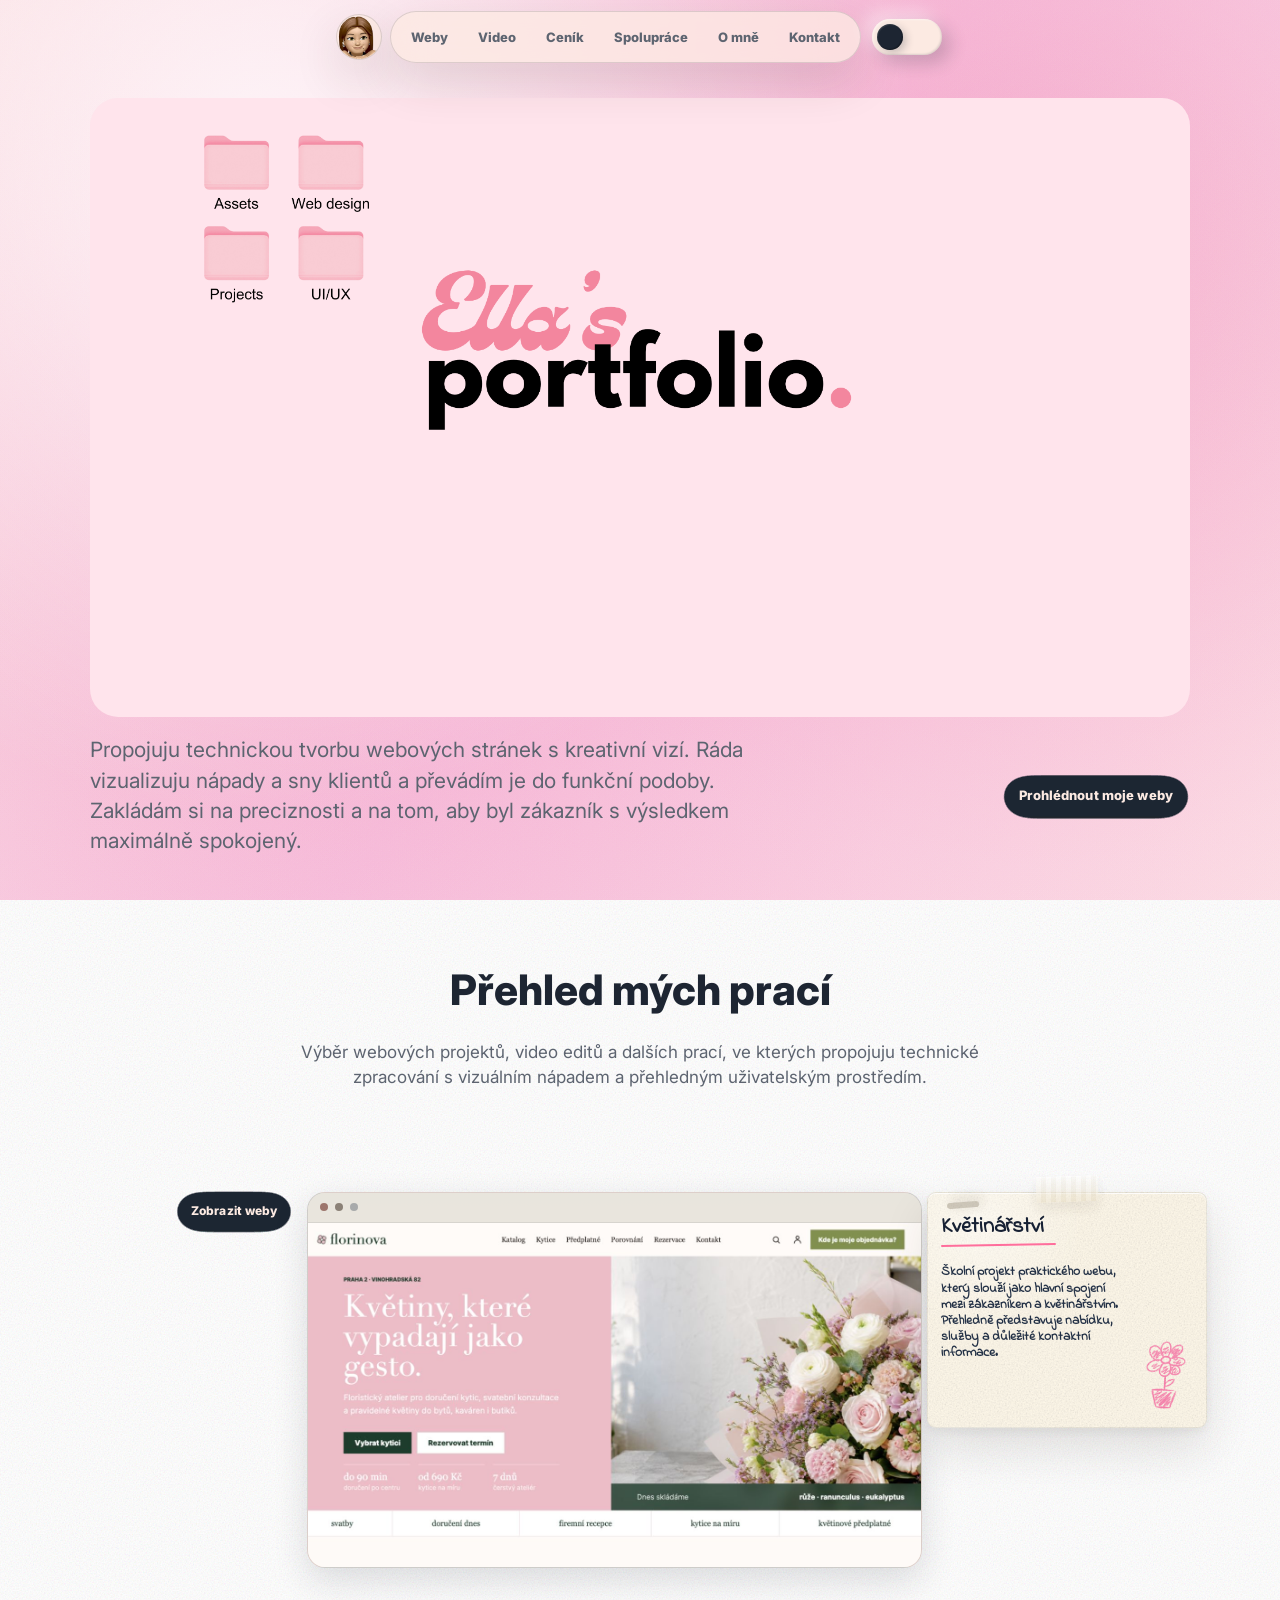
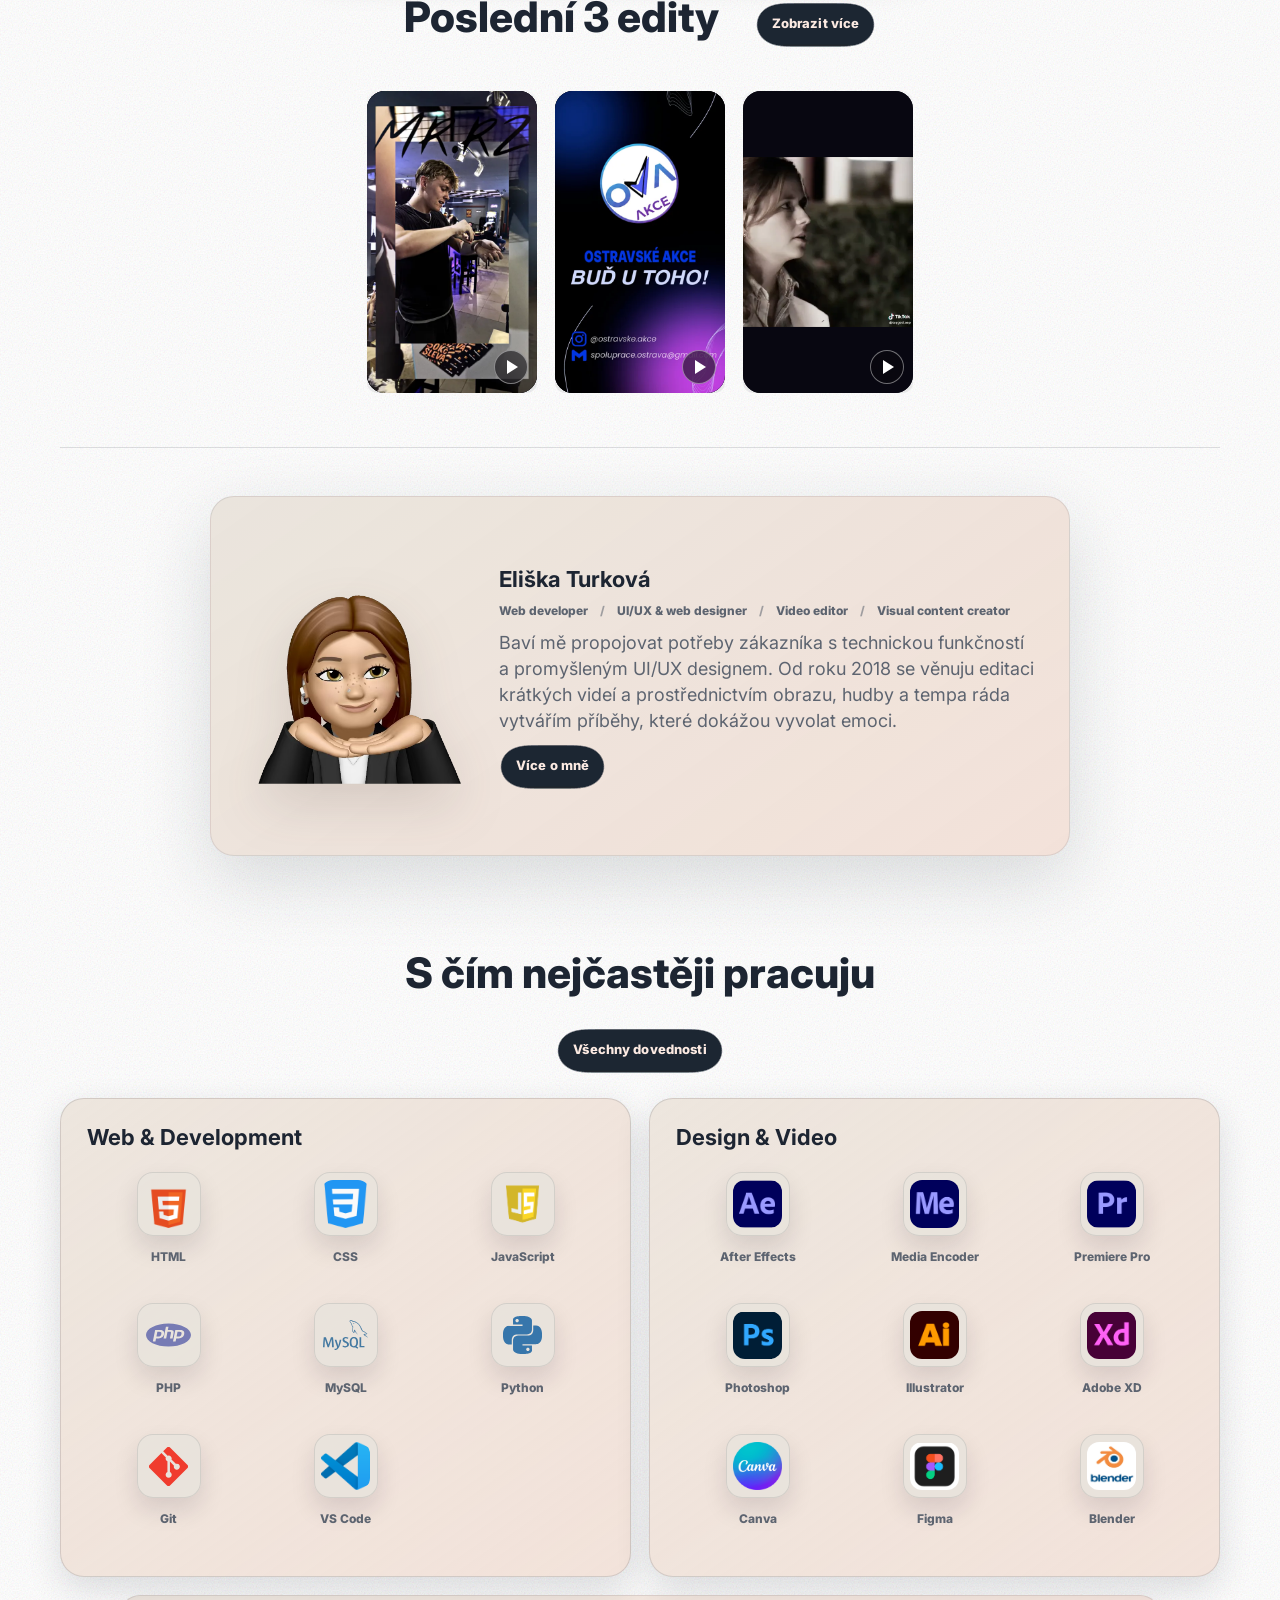
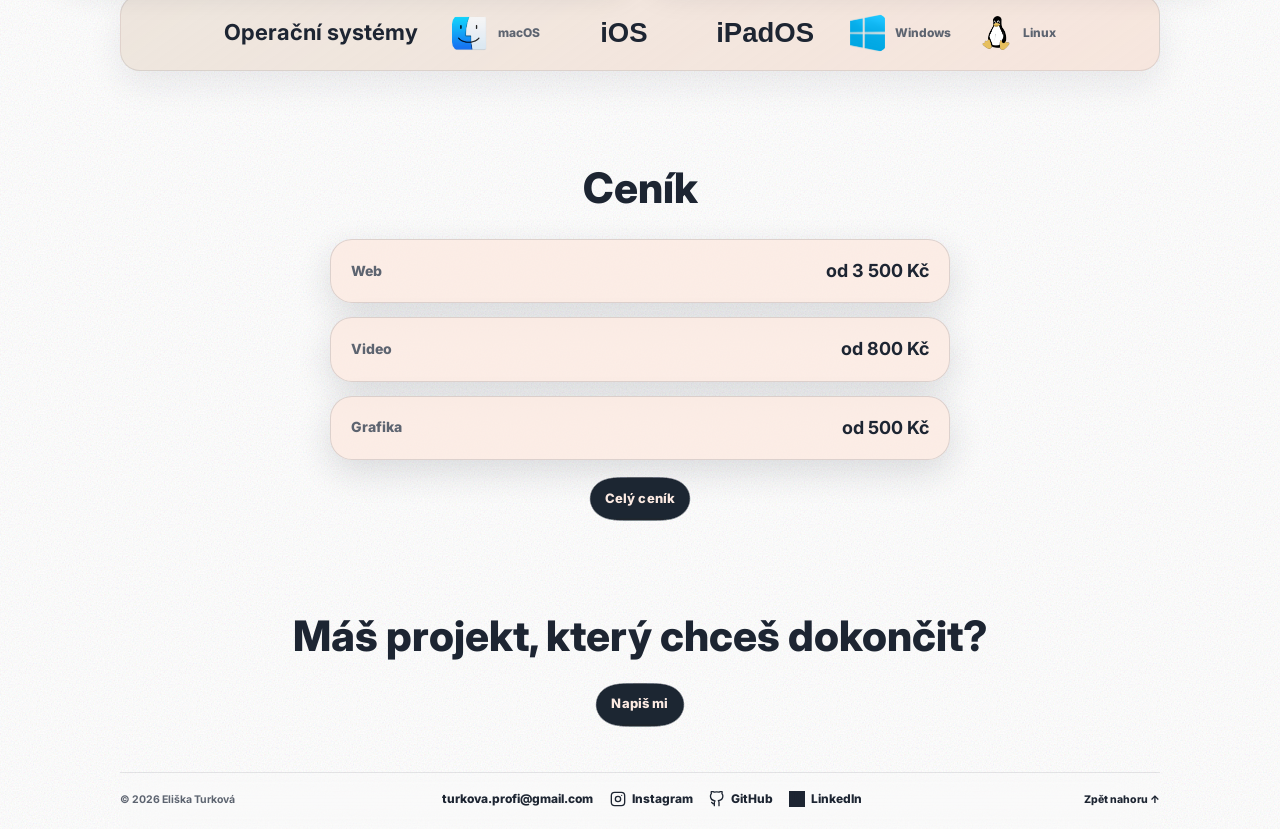
==== commit 26d85870: "Update stylesheet and script versioning in index.html" ====
--- a/index.html
+++ b/index.html
@@ -8,9 +8,9 @@
     <link rel="preconnect" href="https://fonts.googleapis.com">
     <link rel="preconnect" href="https://fonts.gstatic.com" crossorigin>
     <link href="https://fonts.googleapis.com/css2?family=Caveat:wght@600;700&family=Indie+Flower&family=Inter:wght@400;500;600;700;800&family=Patrick+Hand&family=Playfair+Display:ital,wght@1,700&display=swap" rel="stylesheet">
-    <link rel="stylesheet" href="assets/styles.css?v=20260709-final-portrait-fix">
+    <link rel="stylesheet" href="assets/styles.css?v=20260709-red-doodles-final">
     <link rel="stylesheet" href="assets/final-notes.css?v=20260708-notes-v1">
-    <script src="assets/app.js?v=20260709-final-portrait-fix" defer></script>
+    <script src="assets/app.js?v=20260709-red-doodles-final" defer></script>
   </head>
   <body>
     <header class="site-header">
--- a/assets/styles.css
+++ b/assets/styles.css
@@ -1765,7 +1765,7 @@
 
 [data-theme="dark"] .featured-web-note {
   background:
-    linear-gradient(180deg, color-mix(in srgb, var(--surface-strong) 84%, #f58ac2 8%), color-mix(in srgb, var(--surface) 86%, #9b7cff 12%)),
+    linear-gradient(180deg, color-mix(in srgb, var(--surface-strong) 84%, #f58ac2 8%), color-mix(in srgb, var(--surface) 86%, #882043 12%)),
     var(--surface);
 }
 
@@ -3471,7 +3471,7 @@
 
 [data-theme="dark"] .website-note {
   background:
-    linear-gradient(180deg, color-mix(in srgb, var(--surface-strong) 84%, #f58ac2 8%), color-mix(in srgb, var(--surface) 86%, #9b7cff 12%)),
+    linear-gradient(180deg, color-mix(in srgb, var(--surface-strong) 84%, #f58ac2 8%), color-mix(in srgb, var(--surface) 86%, #882043 12%)),
     var(--surface);
 }
 
@@ -5233,7 +5233,7 @@
 }
 
 [data-theme="dark"] .media-arrow-carousel__button:hover {
-  background: color-mix(in srgb, var(--surface-strong) 72%, #9b7cff 20%);
+  background: color-mix(in srgb, var(--surface-strong) 72%, #882043 20%);
 }
 
 .media-arrow-carousel__button:disabled {
@@ -5328,7 +5328,7 @@
 [data-theme="dark"] .footer-column a:hover,
 [data-theme="dark"] .footer-socials a:hover,
 [data-theme="dark"] .footer-bottom a:hover {
-  color: #9b7cff;
+  color: #882043;
 }
 
 .footer-bottom {
@@ -5923,7 +5923,7 @@
 }
 
 [data-theme="dark"] .footer-bottom a:hover {
-  color: #9b7cff !important;
+  color: #882043 !important;
 }
 
 @media (max-width: 980px) {
@@ -6160,8 +6160,8 @@
 
 [data-theme="dark"] .footer-socials a:hover,
 [data-theme="dark"] .footer-socials::after:hover {
-  border-color: #9b7cff !important;
-  background: #9b7cff !important;
+  border-color: #882043 !important;
+  background: #882043 !important;
 }
 
 @media (max-width: 620px) {
@@ -6199,7 +6199,7 @@
 
 [data-theme="dark"] .bubble-button {
   --bubble-base: #fceae2;
-  --bubble-action: #9b7cff;
+  --bubble-action: #882043;
   --bubble-label: #1d2532;
 }
 
@@ -8132,7 +8132,7 @@
 }
 
 [data-theme="dark"] .footer-socials a:hover {
-  color: #9b7cff !important;
+  color: #882043 !important;
 }
 
 .footer-bottom span,
@@ -9022,7 +9022,7 @@
 }
 
 [data-theme="light"] .pricing-table th {
-  color: #8d72ff !important;
+  color: #882043 !important;
 }
 
 .footer-socials a[href^="mailto:"]::before {
@@ -9144,7 +9144,7 @@
 
 /* Pricing first row / table head light-mode purple */
 [data-theme="light"] .pricing-table th {
-  color: #8d72ff !important;
+  color: #882043 !important;
 }
 
 /* Replace the weird arrow/auto symbol with a real email icon */
@@ -9263,7 +9263,7 @@
   color: var(--rose) !important;
 }
 [data-theme="dark"] .pricing-table th {
-  color: #8d72ff !important;
+  color: #882043 !important;
 }
 
 /* Footer mail icon */
@@ -9415,4 +9415,65 @@
   background: currentColor !important;
   -webkit-mask: url("mail-icon.png") center / contain no-repeat !important;
   mask: url("mail-icon.png") center / contain no-repeat !important;
-}+}
+
+/* === FINAL USER FIX: dark mode purple accents -> red #882043 === */
+[data-theme="dark"] {
+  --portfolio-dark-red: #882043;
+  --dark-red-accent: #882043;
+  --bubble-action: #882043;
+}
+
+/* pricing table header in dark mode */
+[data-theme="dark"] .pricing-table th {
+  color: #882043 !important;
+}
+
+/* all important hover states/buttons in dark mode */
+[data-theme="dark"] a:hover,
+[data-theme="dark"] .text-link:hover,
+[data-theme="dark"] .button:hover,
+[data-theme="dark"] .pill-link:hover,
+[data-theme="dark"] .bubble-button,
+[data-theme="dark"] .bubble-button:hover,
+[data-theme="dark"] .footer-column a:hover,
+[data-theme="dark"] .footer-socials a:hover,
+[data-theme="dark"] .footer-bottom a:hover,
+[data-theme="dark"] .media-arrow-carousel__button:hover,
+[data-theme="dark"] .send-mail-btn:hover {
+  color: #882043 !important;
+  border-color: #882043 !important;
+}
+
+[data-theme="dark"] .footer-socials a:hover,
+[data-theme="dark"] .button:hover,
+[data-theme="dark"] .pill-link:hover,
+[data-theme="dark"] .send-mail-btn:hover {
+  background: #882043 !important;
+  color: #fff !important;
+}
+
+[data-theme="dark"] .bubble-button {
+  --bubble-action: #882043 !important;
+}
+
+[data-theme="dark"] .media-arrow-carousel__button:hover {
+  background: color-mix(in srgb, var(--surface-strong) 72%, #882043 20%) !important;
+}
+
+/* keep GitHub + LinkedIn visible in footer */
+.footer-socials a[href*="github"],
+.footer-socials a[href*="linkedin"] {
+  display: inline-flex !important;
+}
+
+.footer-socials a[href*="github"]::before {
+  content: "⌘" !important;
+}
+
+.footer-socials a[href*="linkedin"]::before {
+  content: "in" !important;
+  font-size: 0.72rem !important;
+  font-weight: 900 !important;
+  letter-spacing: -0.05em !important;
+}
--- a/assets/final-notes.css
+++ b/assets/final-notes.css
@@ -1331,3 +1331,12 @@
     left: -32px !important;
   }
 }
+
+/* === FINAL USER FIX: dark doodles/lines red === */
+[data-theme="dark"] {
+  --note-line-final: #882043 !important;
+}
+[data-theme="dark"] .featured-web-note h3::after,
+[data-theme="dark"] .website-note h2::after {
+  background: #882043 !important;
+}
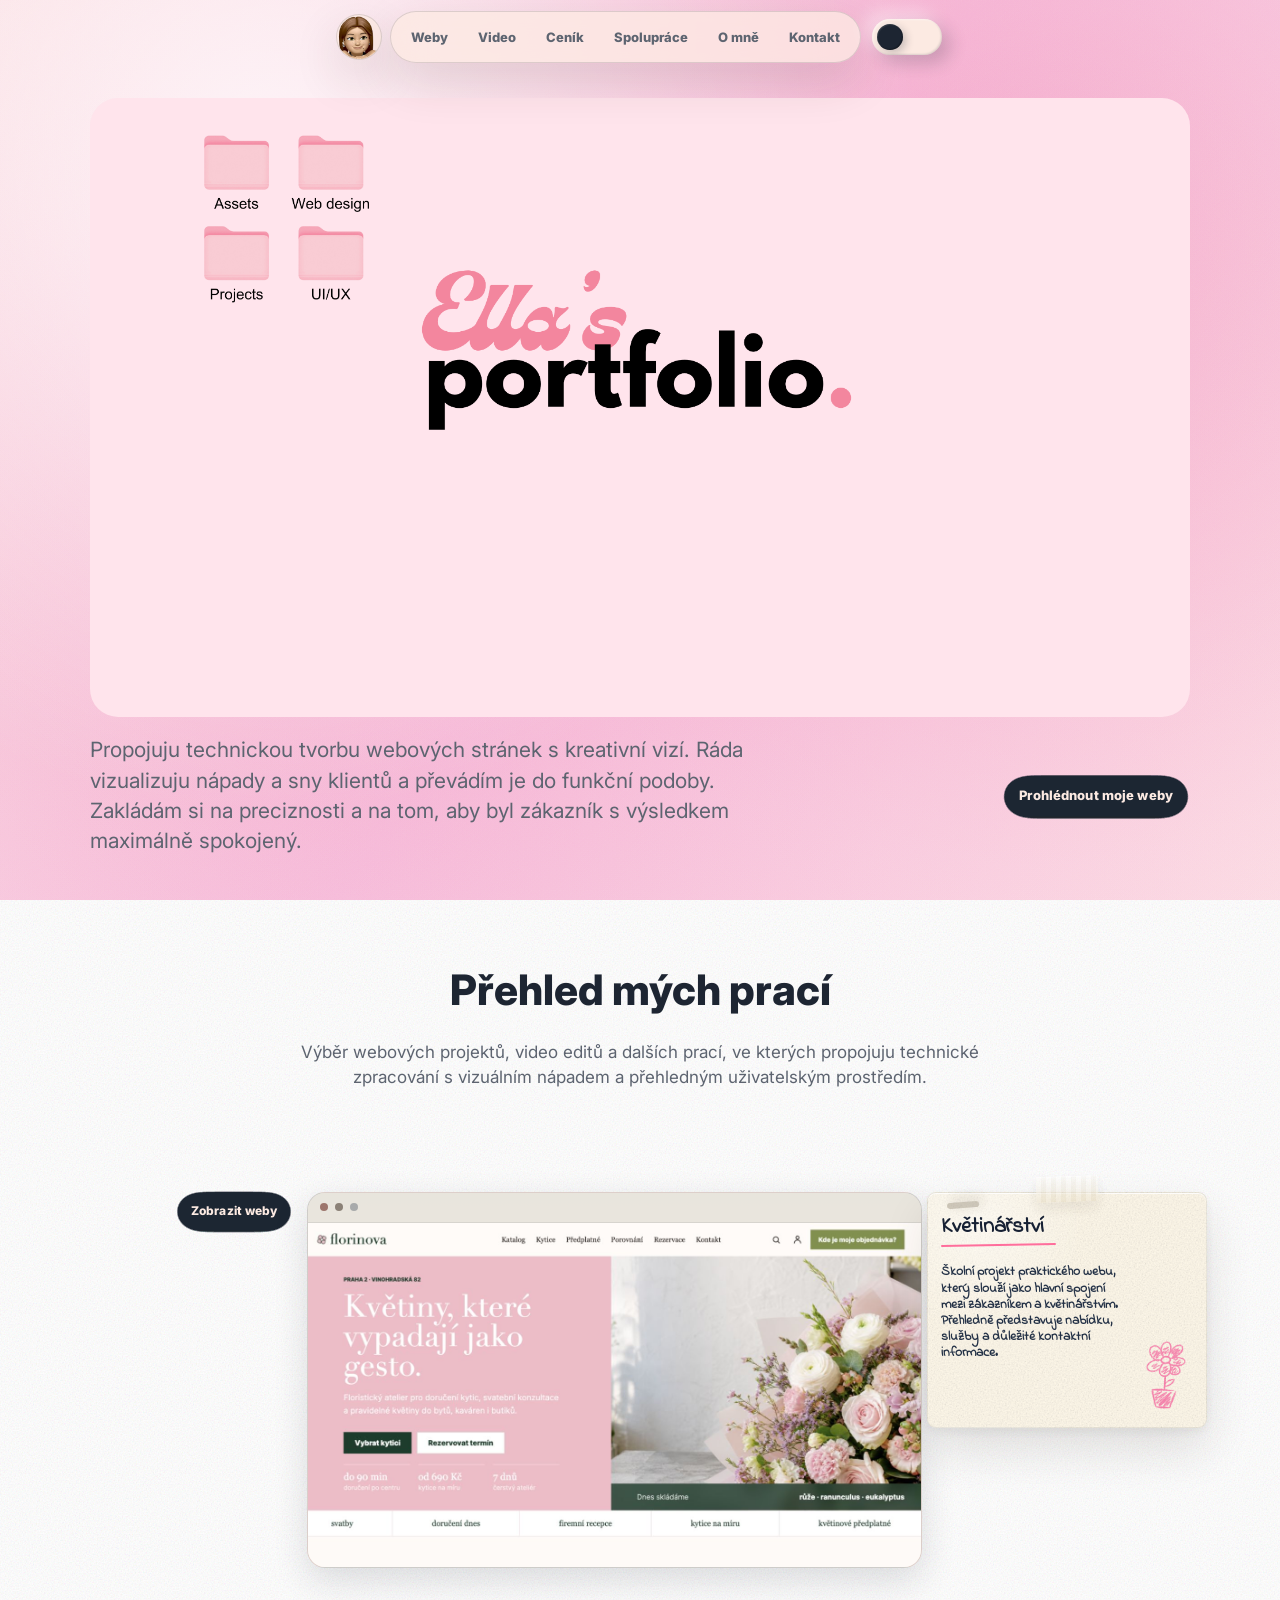
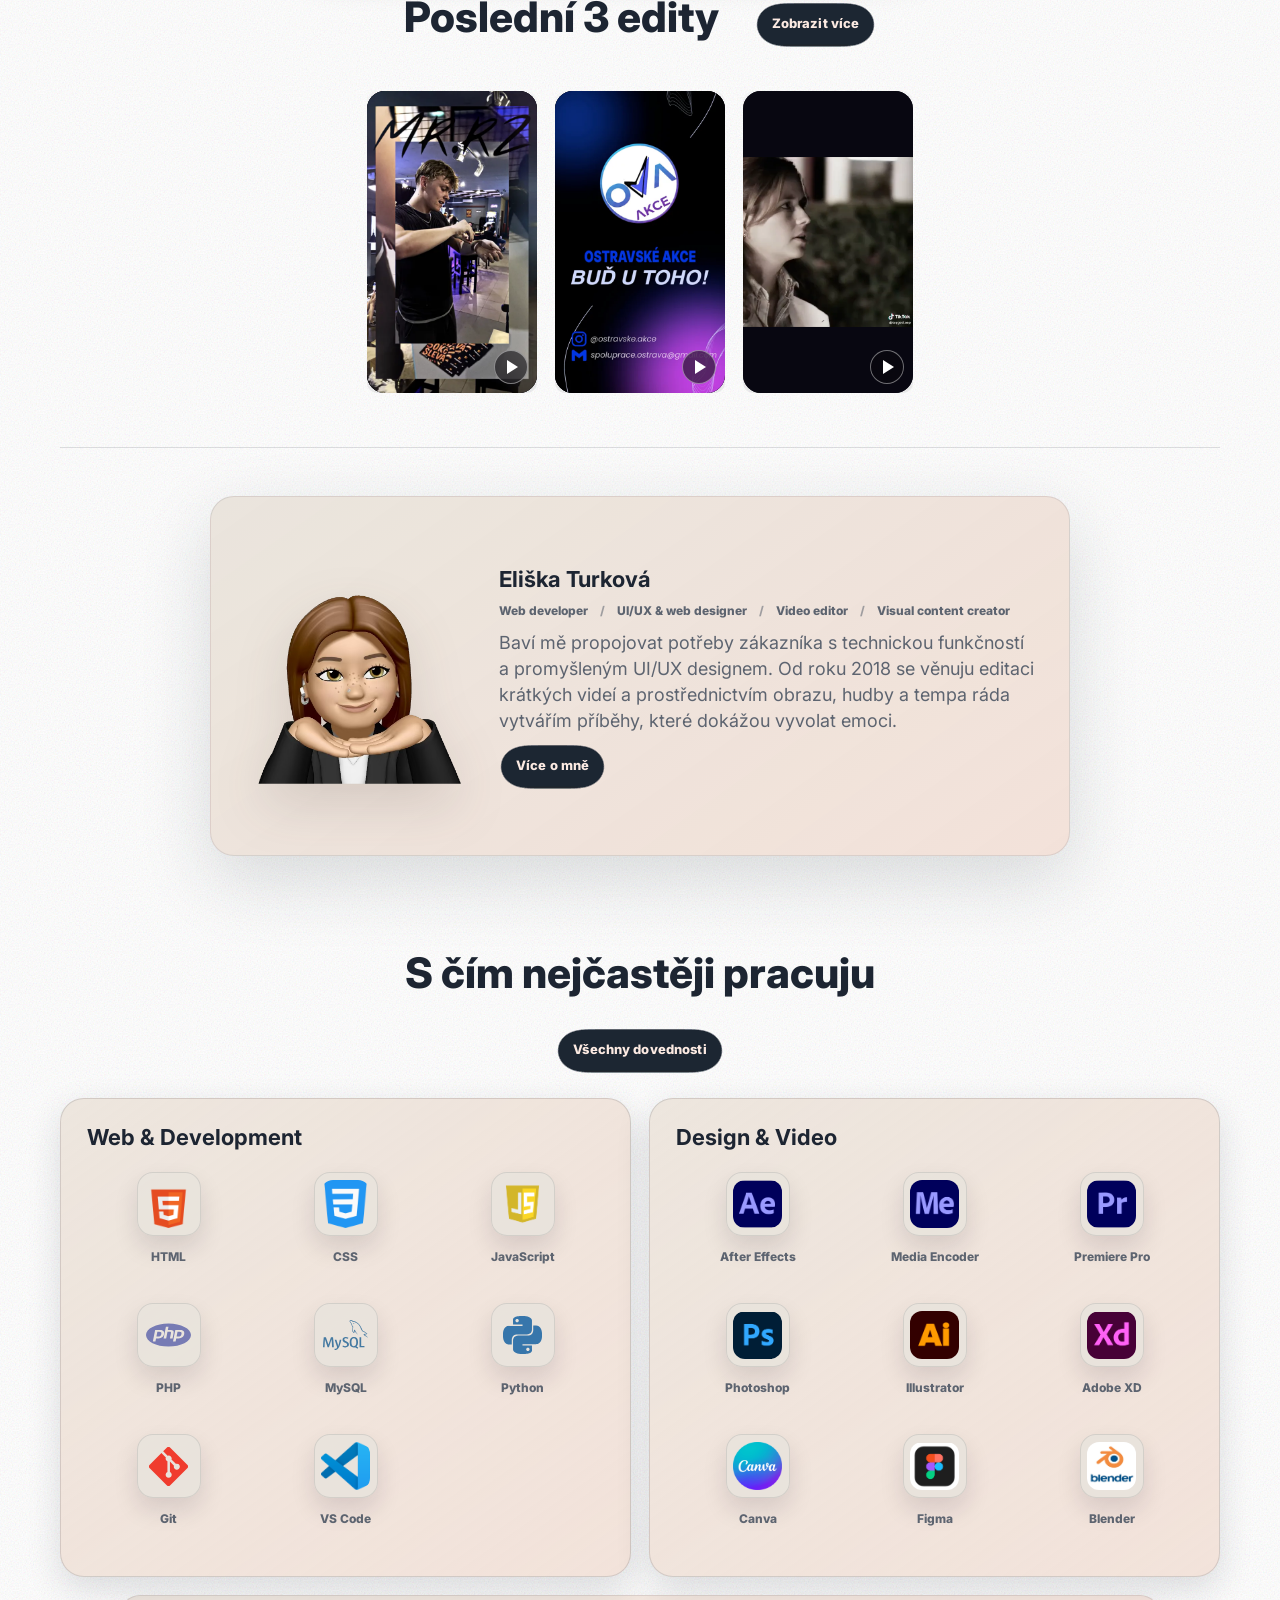
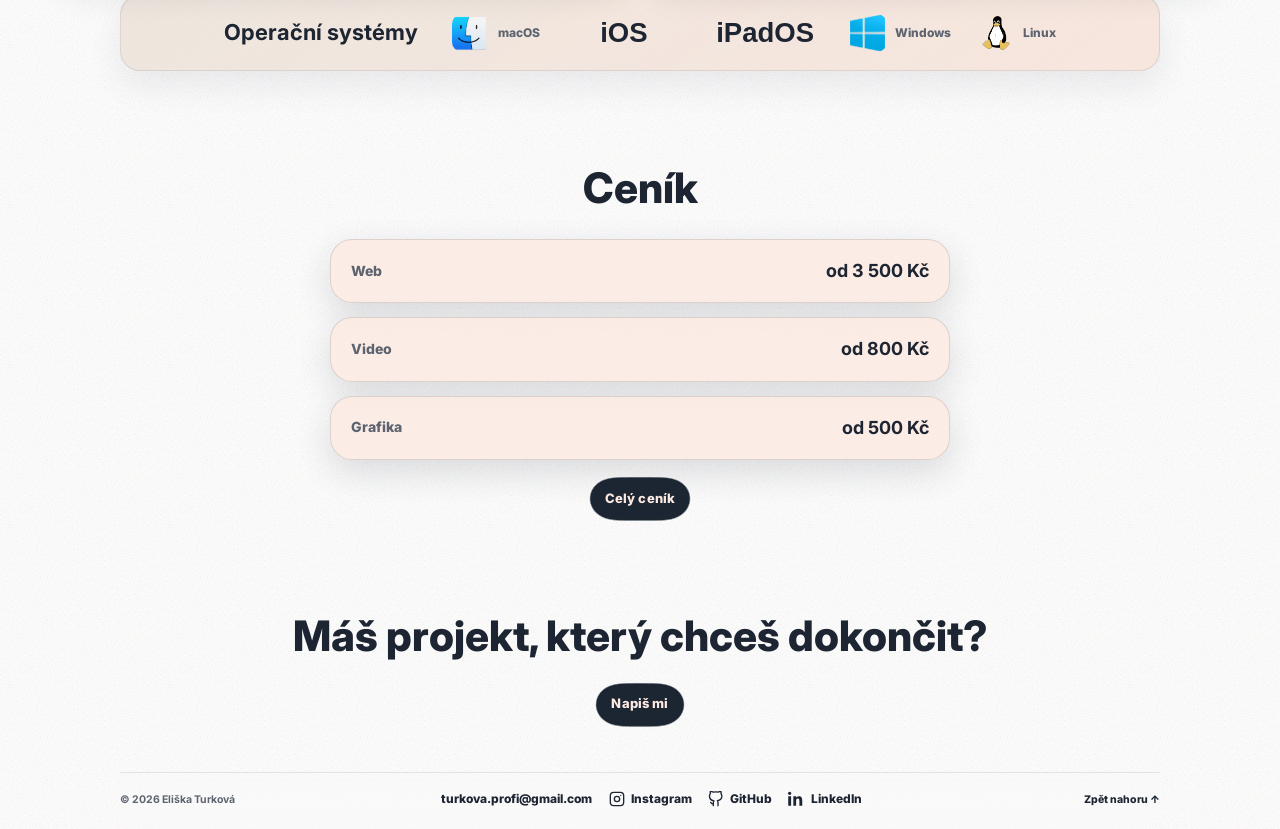
==== commit e5335ac5: "Add files via upload" ====
--- a/index.html
+++ b/index.html
@@ -5,6 +5,8 @@
     <meta name="viewport" content="width=device-width, initial-scale=1">
     <meta name="description" content="Portfolio Elišky Turkové: webový vývoj, UI/UX design, video editace a vizuální obsah.">
     <title>Portfolio | Eliška Turková</title>
+
+    <link rel="icon" type="image/png" href="assets/favicon.png?v=1">
     <link rel="preconnect" href="https://fonts.googleapis.com">
     <link rel="preconnect" href="https://fonts.gstatic.com" crossorigin>
     <link href="https://fonts.googleapis.com/css2?family=Caveat:wght@600;700&family=Indie+Flower&family=Inter:wght@400;500;600;700;800&family=Patrick+Hand&family=Playfair+Display:ital,wght@1,700&display=swap" rel="stylesheet">
--- a/assets/styles.css
+++ b/assets/styles.css
@@ -9477,3 +9477,34 @@
   font-weight: 900 !important;
   letter-spacing: -0.05em !important;
 }
+/* LinkedIn footer icon fix */
+.footer-socials a[href*="linkedin"]::before,
+.footer-socials a.footer-linkedin::before {
+  content: none !important;
+  display: none !important;
+  width: 0 !important;
+  height: 0 !important;
+  background: none !important;
+  mask: none !important;
+  -webkit-mask: none !important;
+}
+
+.footer-socials a.footer-linkedin {
+  display: inline-flex !important;
+  align-items: center !important;
+  gap: 7px !important;
+}
+
+.footer-linkedin-icon {
+  display: block !important;
+  width: 16px !important;
+  height: 16px !important;
+  flex: 0 0 16px !important;
+  fill: currentColor !important;
+}
+
+/* kdyby staré CSS vytvářelo LinkedIn přes ::after */
+.footer-socials::after {
+  display: none !important;
+  content: none !important;
+}
